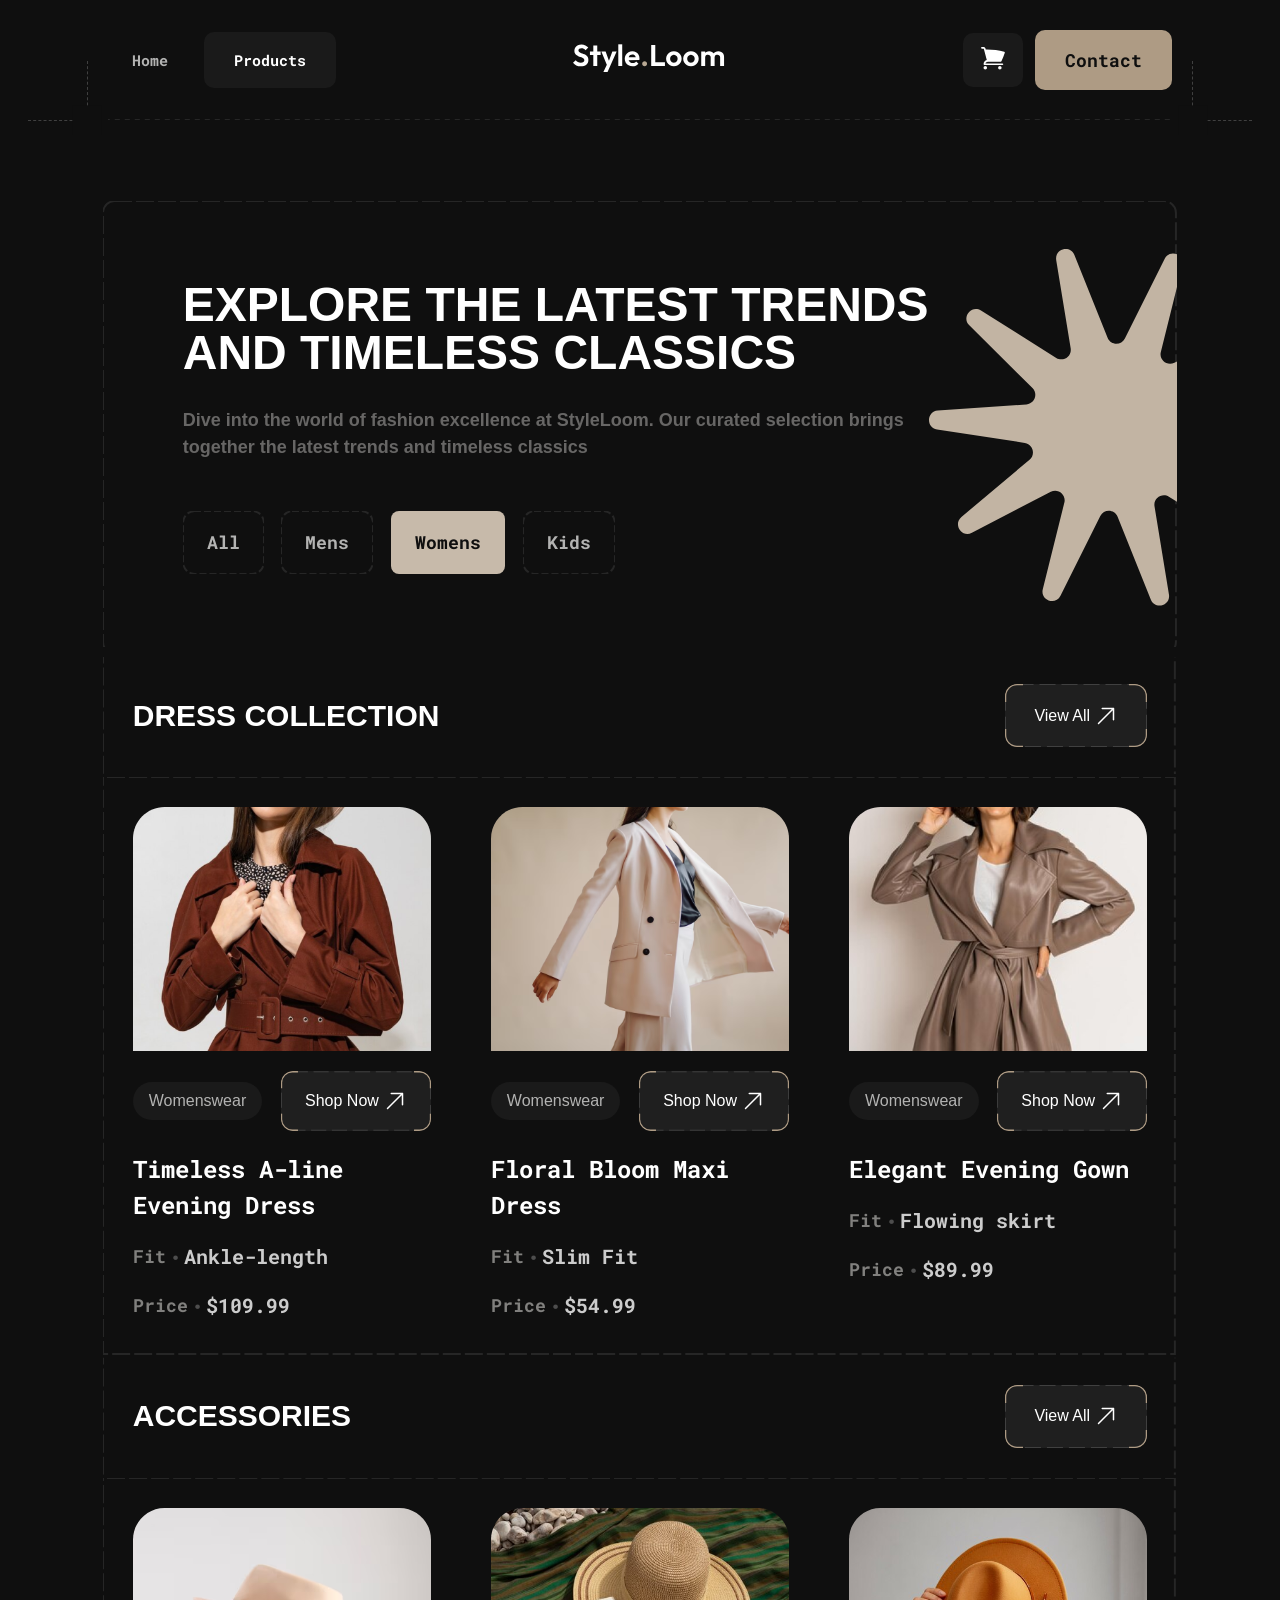
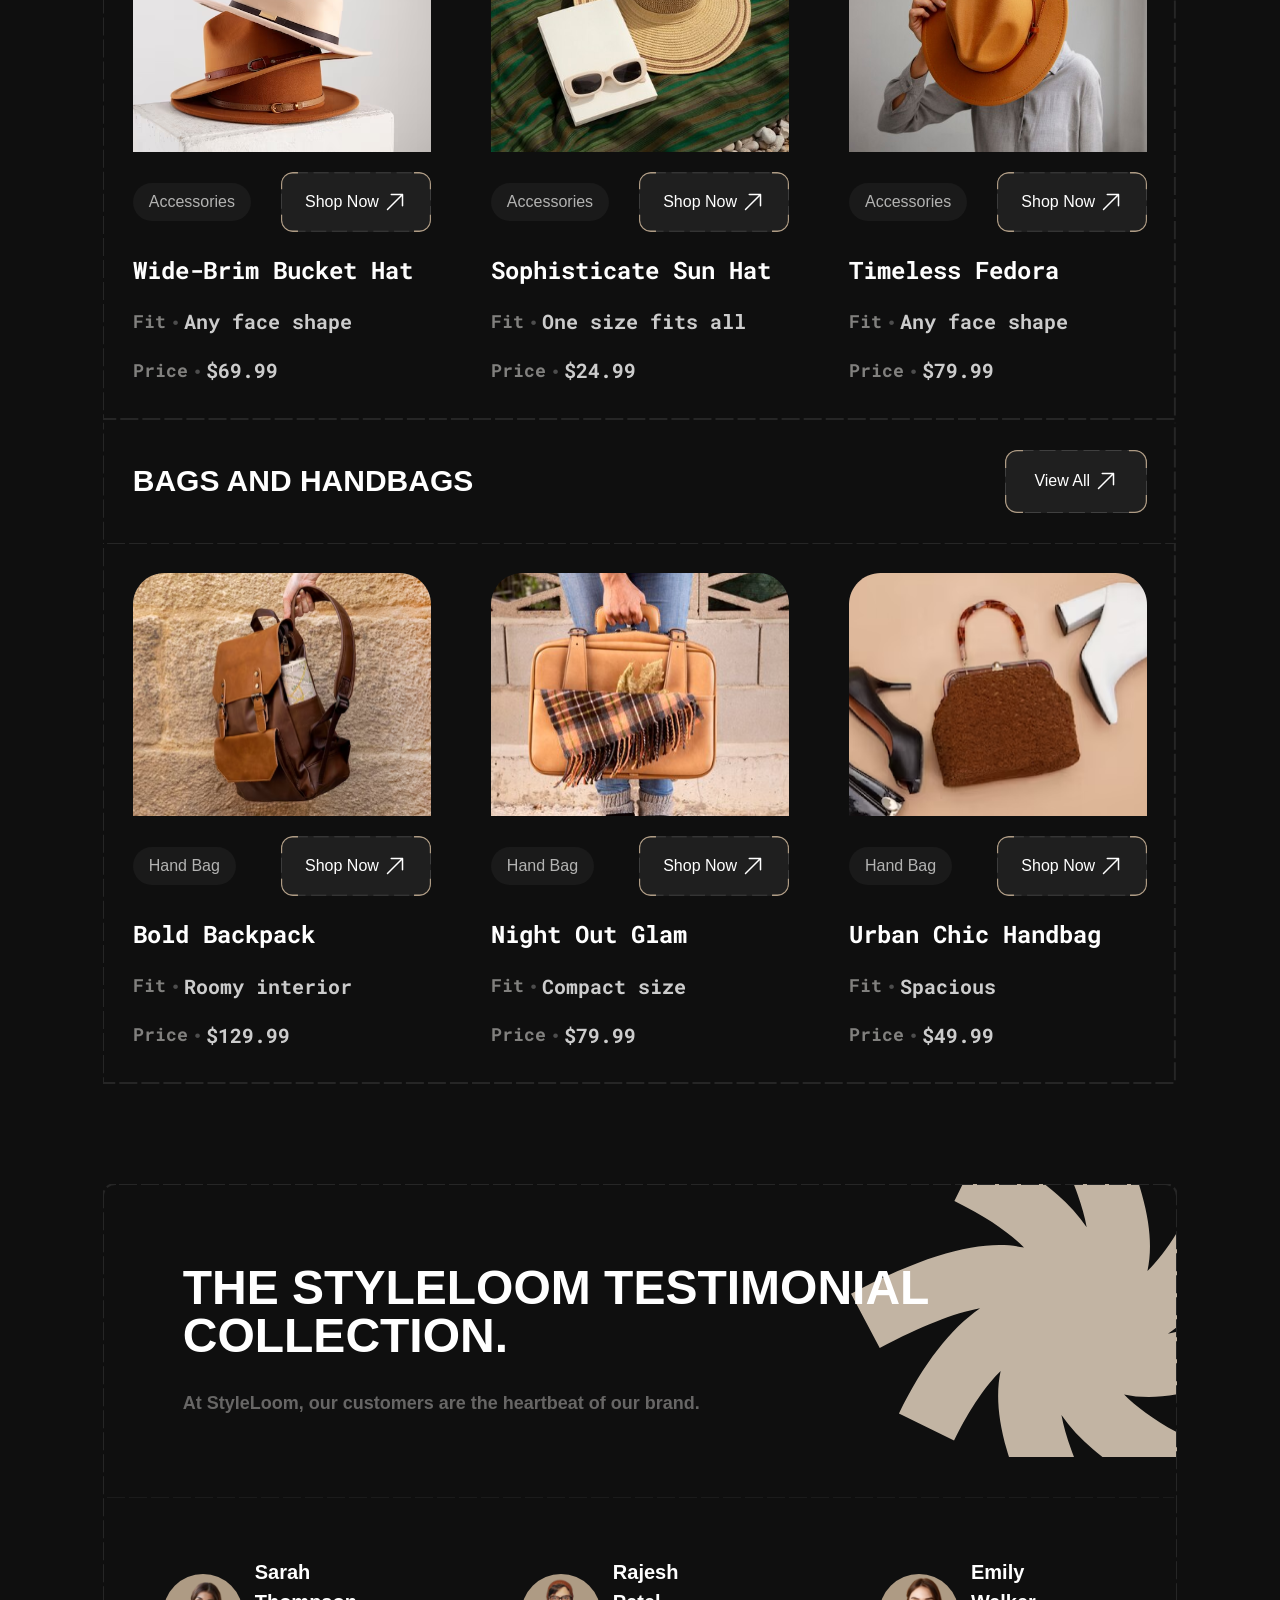
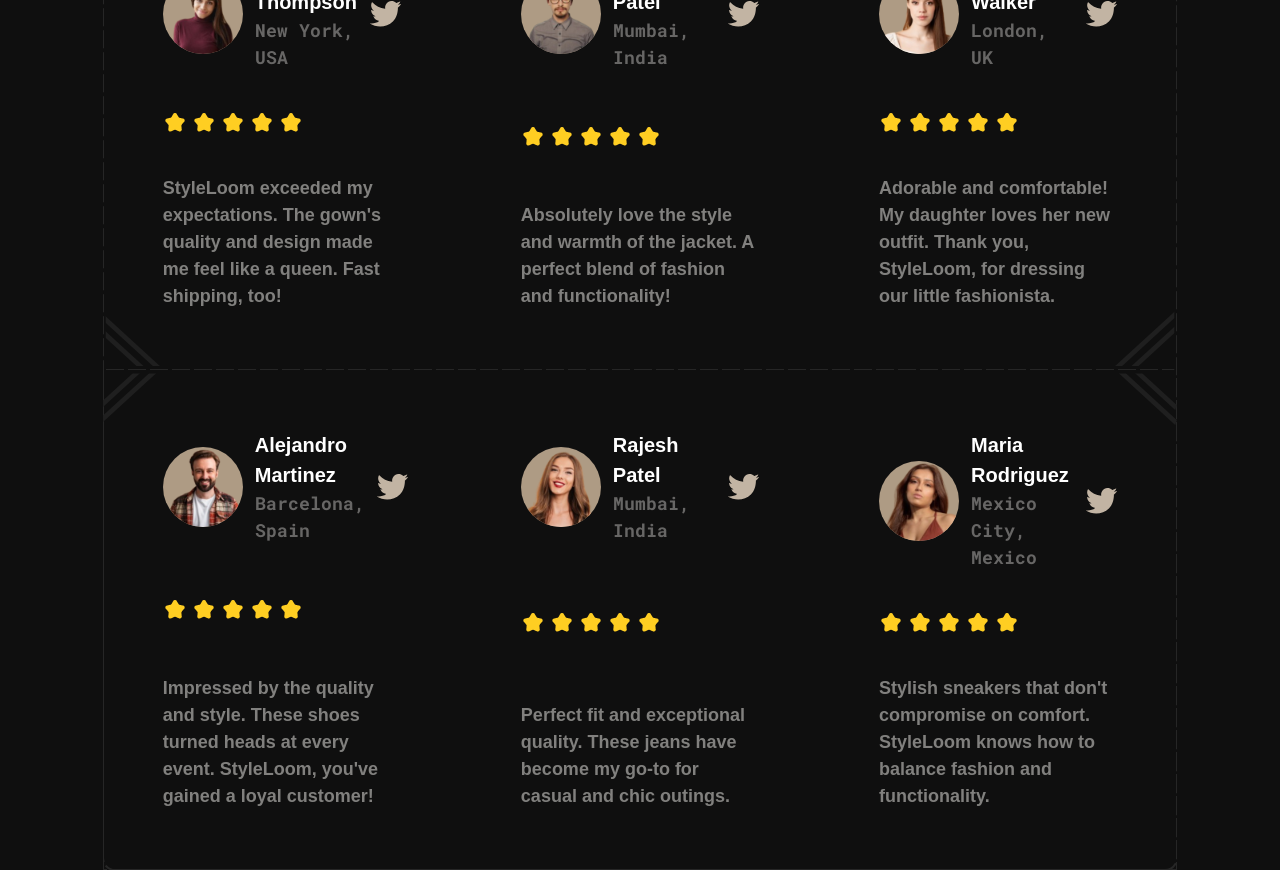
==== Products-Page/index.html @ 761bed65 "Products-Page" ====
<!DOCTYPE html>
<html lang="en">
<head>
    <link rel="preconnect" href="https://fonts.googleapis.com">
    <link rel="preconnect" href="https://fonts.gstatic.com" crossorigin>
    <link href="https://fonts.googleapis.com/css2?family=Be+Vietnam+Pro:ital,wght@0,100;0,200;0,300;0,400;0,500;0,600;0,700;0,800;0,900;1,100;1,200;1,300;1,400;1,500;1,600;1,700;1,800;1,900&family=Roboto+Mono:ital,wght@0,100..700;1,100..700&display=swap"
          rel="stylesheet">
    <meta charset="UTF-8">
    <meta content="width=device-width, initial-scale=1" name="viewport">
    <title>Products Page</title>
    <link rel="stylesheet" href="/Products-Page/Foder-css/style.css">
    <link rel="stylesheet" href="/Products-Page/Foder-css/Header.css">
    <link rel="stylesheet" href="/Products-Page/Foder-css/Banner.css">
    <link rel="stylesheet" href="/Products-Page/Foder-css/Dress-Collection.css">
    <link rel="stylesheet" href="/Products-Page/Foder-css/Action.css">
    <link rel="stylesheet" href="/Products-Page/Foder-css/Action-Mobile.css">
    <link rel="stylesheet" href="/Products-Page/Foder-css/StyleLoom.css">
</head>
<body>
<header>

    <div class="Container-Header-Desktop">
        <div class="header-Top">
            <div class="corner-line left">
                <span class="dot"></span>
            </div>

            <nav class="Category">
                <a href="#" class="btn-home">Home</a>
                <a href="#" class="btn-products">Products</a>
            </nav>

            <div class="Product-Title">
                <a href="#"><img src="/Products-Page/icons/Header/Logo.svg" alt="Logo"></a>
            </div>

            <div class="Contact-Details">
                <a href="#" class="btn-cart">
                    <img src="/Products-Page/icons/Header/Cart.svg" alt="Cart Icon" width="24">
                </a>
                <a href="#" class="btn-contact">Contact</a>
            </div>

            <div class="corner-line right">
                <span class="dot"></span>
            </div>
        </div>
    </div>

    <input type="checkbox" id="Menu-Mobile" hidden>

    <div class="Responsive-Mobile">
        <a href="#"><img src="/Products-Page/icons/Header/Logo.svg" alt="Logo"></a>
        <label for="Menu-Mobile" class="Button-Mobile">
            <img src="/Products-Page/icons/Header/Button-Mobile.svg" alt="Menu">
        </label>
    </div>

    <label for="Menu-Mobile" class="Overlay"></label>

    <div class="Container-List-Menu-Mobile">
        <div class="Mobile-Top">
            <img src="/Products-Page/icons/Header/Logo.svg" alt="Logo" width="100">
            <label for="Menu-Mobile" class="Times">&times;</label>
        </div>
        <nav class="List-Menu-Mobile">
            <a href="#">Home</a>
            <a href="#">Products</a>
            <a href="#" class="mobile-cart-link">
                <img src="/Products-Page/icons/Header/Cart-Mobile.svg" alt="Cart"> <span>Cart</span>
            </a>
            <a href="#">Contact</a>
        </nav>
    </div>
</header>

<main>
    <div class="Banner">
        <div class="Container-Banner">
            <div class="Banner-Title">
                <h1>Explore the Latest Trends and Timeless Classics</h1>
                <p>Dive into the world of fashion excellence at StyleLoom. Our curated selection brings together the
                    latest trends and timeless classics</p>

            </div> <!--End Banner Title-->

            <div class="Banner-Title-Mobile">
                <h1>Explore the Latest Trends and Timeless Classics</h1>
                <p>Dive into the world of fashion excellence at StyleLoom.</p>

            </div> <!--End Banner Title Mobile-->

            <div class="Products--List">
                <a href="#">All</a>
                <a href="#">Mens</a>
                <a href="#">Womens</a>
                <a href="#">Kids</a>
            </div><!--End Products--List-->
        </div><!--End Container Banner-->
        <div class="Banner-Image">
            <img src="icons/Banner/image-Banner.svg" alt="Banner Image">
        </div>
    </div><!--End Banner-->

    <!--    ==========Dress Collection============-->
    <div class="Container-Dress-Collection">
        <div class="Dress-Collection-Title">
            <h2>Dress Collection</h2>
            <a href="#">
                <div class="container">
                    <div>
                        <button class="button button-2">
                            <span>View All</span>
                            <svg
                                    width="24"
                                    height="24"
                                    viewBox="0 0 24 24"
                                    fill="none"
                                    xmlns="http://www.w3.org/2000/svg"
                            >
                                <path
                                        fill-rule="evenodd"
                                        clip-rule="evenodd"
                                        d="M8.25 3.75L19.5 3.75C19.6989 3.75 19.8897 3.82902 20.0303 3.96967C20.171 4.11032 20.25 4.30109 20.25 4.5V15.75C20.25 16.1642 19.9142 16.5 19.5 16.5C19.0858 16.5 18.75 16.1642 18.75 15.75V6.31066L5.03033 20.0303C4.73744 20.3232 4.26256 20.3232 3.96967 20.0303C3.67678 19.7374 3.67678 19.2626 3.96967 18.9697L17.6893 5.25L8.25 5.25C7.83579 5.25 7.5 4.91421 7.5 4.5C7.5 4.08579 7.83579 3.75 8.25 3.75Z"
                                        fill="white"
                                />
                            </svg>
                        </button>
                    </div>
                </div>
            </a>

        </div> <!--End Dress Collection Title-->

        <div class="Dress-Collection-Container-List">

            <div class="Dress-Collection-List">
                <div class="Dress-Collection-List-items">
                    <img src="images/Dress__Collection/Timeless.svg" alt="Dress Collection 1">
                    <div class="Container-Title-Dress-Collection">
                        <div class="Dress-Collection-Type">
                            <p>Womenswear</p>
                            <a href="#">
                                <div class="container">
                                    <div>
                                        <button class="button">
                                            <span>Shop Now</span>
                                            <svg
                                                    width="24"
                                                    height="24"
                                                    viewBox="0 0 24 24"
                                                    fill="none"
                                                    xmlns="http://www.w3.org/2000/svg"
                                            >
                                                <path
                                                        fill-rule="evenodd"
                                                        clip-rule="evenodd"
                                                        d="M8.25 3.75L19.5 3.75C19.6989 3.75 19.8897 3.82902 20.0303 3.96967C20.171 4.11032 20.25 4.30109 20.25 4.5V15.75C20.25 16.1642 19.9142 16.5 19.5 16.5C19.0858 16.5 18.75 16.1642 18.75 15.75V6.31066L5.03033 20.0303C4.73744 20.3232 4.26256 20.3232 3.96967 20.0303C3.67678 19.7374 3.67678 19.2626 3.96967 18.9697L17.6893 5.25L8.25 5.25C7.83579 5.25 7.5 4.91421 7.5 4.5C7.5 4.08579 7.83579 3.75 8.25 3.75Z"
                                                        fill="white"
                                                />
                                            </svg>
                                        </button>
                                    </div>
                                </div>
                            </a>
                        </div> <!--End Dress-Collection-Type-->
                        <div class="Dress-Collection-Type-Title">
                            <p>Timeless A-line Evening Dress</p>
                            <div class="Container-Fit-Price">
                                <div class="Fit">
                                    <span>Fit</span>
                                    <span>·</span>
                                    <span>Ankle-length</span>
                                </div>
                                <div class="Price">
                                    <span>Price</span>
                                    <span>·</span>
                                    <span>$109.99</span>
                                </div>
                            </div>
                        </div>
                    </div>
                </div>
            </div> <!--End Dress Collection List-->

            <!--    =========================Dress-Collection-List 2===============-->

            <div class="Dress-Collection-List">
                <div class="Dress-Collection-List-items">
                    <img src="images/Dress__Collection/Floral%20.svg" alt="Dress Collection 2">
                    <div class="Container-Title-Dress-Collection">
                        <div class="Dress-Collection-Type">
                            <p>Womenswear</p>
                            <a href="#">
                                <div class="container">
                                    <div>
                                        <button class="button">
                                            <span>Shop Now</span>
                                            <svg
                                                    width="24"
                                                    height="24"
                                                    viewBox="0 0 24 24"
                                                    fill="none"
                                                    xmlns="http://www.w3.org/2000/svg"
                                            >
                                                <path
                                                        fill-rule="evenodd"
                                                        clip-rule="evenodd"
                                                        d="M8.25 3.75L19.5 3.75C19.6989 3.75 19.8897 3.82902 20.0303 3.96967C20.171 4.11032 20.25 4.30109 20.25 4.5V15.75C20.25 16.1642 19.9142 16.5 19.5 16.5C19.0858 16.5 18.75 16.1642 18.75 15.75V6.31066L5.03033 20.0303C4.73744 20.3232 4.26256 20.3232 3.96967 20.0303C3.67678 19.7374 3.67678 19.2626 3.96967 18.9697L17.6893 5.25L8.25 5.25C7.83579 5.25 7.5 4.91421 7.5 4.5C7.5 4.08579 7.83579 3.75 8.25 3.75Z"
                                                        fill="white"
                                                />
                                            </svg>
                                        </button>
                                    </div>
                                </div>
                            </a>
                        </div> <!--End Dress-Collection-Type-->
                        <div class="Dress-Collection-Type-Title">
                            <p>Floral Bloom Maxi Dress</p>
                            <div class="Container-Fit-Price">
                                <div class="Fit">
                                    <span>Fit</span>
                                    <span>·</span>
                                    <span>Slim Fit</span>
                                </div>
                                <div class="Price">
                                    <span>Price</span>
                                    <span>·</span>
                                    <span>$54.99</span>
                                </div>
                            </div>
                        </div>
                    </div>
                </div>
            </div> <!--End Dress Collection List-->
            <!--            ==========================Dress-Collection-List 3===============-->
            <div class="Dress-Collection-List">
                <div class="Dress-Collection-List-items">
                    <img src="images/Dress__Collection/Elegant.svg" alt="Dress Collection 3">
                    <div class="Container-Title-Dress-Collection">
                        <div class="Dress-Collection-Type">
                            <p>Womenswear</p>
                            <a href="#">
                                <div class="container">
                                    <div>
                                        <button class="button">
                                            <span>Shop Now</span>
                                            <svg
                                                    width="24"
                                                    height="24"
                                                    viewBox="0 0 24 24"
                                                    fill="none"
                                                    xmlns="http://www.w3.org/2000/svg"
                                            >
                                                <path
                                                        fill-rule="evenodd"
                                                        clip-rule="evenodd"
                                                        d="M8.25 3.75L19.5 3.75C19.6989 3.75 19.8897 3.82902 20.0303 3.96967C20.171 4.11032 20.25 4.30109 20.25 4.5V15.75C20.25 16.1642 19.9142 16.5 19.5 16.5C19.0858 16.5 18.75 16.1642 18.75 15.75V6.31066L5.03033 20.0303C4.73744 20.3232 4.26256 20.3232 3.96967 20.0303C3.67678 19.7374 3.67678 19.2626 3.96967 18.9697L17.6893 5.25L8.25 5.25C7.83579 5.25 7.5 4.91421 7.5 4.5C7.5 4.08579 7.83579 3.75 8.25 3.75Z"
                                                        fill="white"
                                                />
                                            </svg>
                                        </button>
                                    </div>
                                </div>
                            </a>
                        </div> <!--End Dress-Collection-Type-->
                        <div class="Dress-Collection-Type-Title">
                            <p>Elegant Evening Gown</p>
                            <div class="Container-Fit-Price">
                                <div class="Fit">
                                    <span>Fit</span>
                                    <span>·</span>
                                    <span>Flowing skirt</span>
                                </div>
                                <div class="Price">
                                    <span>Price</span>
                                    <span>·</span>
                                    <span>$89.99</span>
                                </div>
                            </div>
                        </div>
                    </div>
                </div>

            </div> <!-- End Dress-Collection-Container-List-->

        </div> <!--End Dress Collection List-->

    </div> <!--End Container Dress Collection-->

    <!--=======ACCERSSORIES==============-->


    <!--    ==========Dress Collection============-->
    <div class="Container-Dress-Collection">
        <div class="Dress-Collection-Title">
            <h2>Accessories</h2>
            <a href="#">
                <div class="container">
                    <div>
                        <button class="button button-2">
                            <span>View All</span>
                            <svg
                                    width="24"
                                    height="24"
                                    viewBox="0 0 24 24"
                                    fill="none"
                                    xmlns="http://www.w3.org/2000/svg"
                            >
                                <path
                                        fill-rule="evenodd"
                                        clip-rule="evenodd"
                                        d="M8.25 3.75L19.5 3.75C19.6989 3.75 19.8897 3.82902 20.0303 3.96967C20.171 4.11032 20.25 4.30109 20.25 4.5V15.75C20.25 16.1642 19.9142 16.5 19.5 16.5C19.0858 16.5 18.75 16.1642 18.75 15.75V6.31066L5.03033 20.0303C4.73744 20.3232 4.26256 20.3232 3.96967 20.0303C3.67678 19.7374 3.67678 19.2626 3.96967 18.9697L17.6893 5.25L8.25 5.25C7.83579 5.25 7.5 4.91421 7.5 4.5C7.5 4.08579 7.83579 3.75 8.25 3.75Z"
                                        fill="white"
                                />
                            </svg>
                        </button>
                    </div>
                </div>
            </a>

        </div> <!--End Dress Collection Title-->

        <div class="Dress-Collection-Container-List">

            <div class="Dress-Collection-List">
                <div class="Dress-Collection-List-items">
                    <img src="images/Dress__Collection/Accessories/Wide.svg" alt="Dress Collection 1">
                    <div class="Container-Title-Dress-Collection">
                        <div class="Dress-Collection-Type">
                            <p>Accessories</p>
                            <a href="#">
                                <div class="container">
                                    <div>
                                        <button class="button">
                                            <span>Shop Now</span>
                                            <svg
                                                    width="24"
                                                    height="24"
                                                    viewBox="0 0 24 24"
                                                    fill="none"
                                                    xmlns="http://www.w3.org/2000/svg"
                                            >
                                                <path
                                                        fill-rule="evenodd"
                                                        clip-rule="evenodd"
                                                        d="M8.25 3.75L19.5 3.75C19.6989 3.75 19.8897 3.82902 20.0303 3.96967C20.171 4.11032 20.25 4.30109 20.25 4.5V15.75C20.25 16.1642 19.9142 16.5 19.5 16.5C19.0858 16.5 18.75 16.1642 18.75 15.75V6.31066L5.03033 20.0303C4.73744 20.3232 4.26256 20.3232 3.96967 20.0303C3.67678 19.7374 3.67678 19.2626 3.96967 18.9697L17.6893 5.25L8.25 5.25C7.83579 5.25 7.5 4.91421 7.5 4.5C7.5 4.08579 7.83579 3.75 8.25 3.75Z"
                                                        fill="white"
                                                />
                                            </svg>
                                        </button>
                                    </div>
                                </div>
                            </a>
                        </div> <!--End Dress-Collection-Type-->
                        <div class="Dress-Collection-Type-Title">
                            <p>Wide-Brim Bucket Hat</p>
                            <div class="Container-Fit-Price">
                                <div class="Fit">
                                    <span>Fit</span>
                                    <span>·</span>
                                    <span>Any face shape</span>
                                </div>
                                <div class="Price">
                                    <span>Price</span>
                                    <span>·</span>
                                    <span>$69.99</span>
                                </div>
                            </div>
                        </div>
                    </div>
                </div>
            </div> <!--End Dress Collection List-->

            <!--    =========================Dress-Collection-List 2===============-->

            <div class="Dress-Collection-List">
                <div class="Dress-Collection-List-items">
                    <img src="images/Dress__Collection/Accessories/Sophisticate.svg" alt="Dress Collection 2">
                    <div class="Container-Title-Dress-Collection">
                        <div class="Dress-Collection-Type">
                            <p>Accessories</p>
                            <a href="#">
                                <div class="container">
                                    <div>
                                        <button class="button">
                                            <span>Shop Now</span>
                                            <svg
                                                    width="24"
                                                    height="24"
                                                    viewBox="0 0 24 24"
                                                    fill="none"
                                                    xmlns="http://www.w3.org/2000/svg"
                                            >
                                                <path
                                                        fill-rule="evenodd"
                                                        clip-rule="evenodd"
                                                        d="M8.25 3.75L19.5 3.75C19.6989 3.75 19.8897 3.82902 20.0303 3.96967C20.171 4.11032 20.25 4.30109 20.25 4.5V15.75C20.25 16.1642 19.9142 16.5 19.5 16.5C19.0858 16.5 18.75 16.1642 18.75 15.75V6.31066L5.03033 20.0303C4.73744 20.3232 4.26256 20.3232 3.96967 20.0303C3.67678 19.7374 3.67678 19.2626 3.96967 18.9697L17.6893 5.25L8.25 5.25C7.83579 5.25 7.5 4.91421 7.5 4.5C7.5 4.08579 7.83579 3.75 8.25 3.75Z"
                                                        fill="white"
                                                />
                                            </svg>
                                        </button>
                                    </div>
                                </div>
                            </a>
                        </div> <!--End Dress-Collection-Type-->
                        <div class="Dress-Collection-Type-Title">
                            <p>Sophisticate Sun Hat</p>
                            <div class="Container-Fit-Price">
                                <div class="Fit">
                                    <span>Fit</span>
                                    <span>·</span>
                                    <span>One size fits all</span>
                                </div>
                                <div class="Price">
                                    <span>Price</span>
                                    <span>·</span>
                                    <span>$24.99</span>
                                </div>
                            </div>
                        </div>
                    </div>
                </div>
            </div> <!--End Dress Collection List-->
            <!--            ==========================Dress-Collection-List 3===============-->
            <div class="Dress-Collection-List">
                <div class="Dress-Collection-List-items">
                    <img src="images/Dress__Collection/Accessories/TimeLess.svg" alt="Dress Collection 3">
                    <div class="Container-Title-Dress-Collection">
                        <div class="Dress-Collection-Type">
                            <p>Accessories</p>
                            <a href="#">
                                <div class="container">
                                    <div>
                                        <button class="button">
                                            <span>Shop Now</span>
                                            <svg
                                                    width="24"
                                                    height="24"
                                                    viewBox="0 0 24 24"
                                                    fill="none"
                                                    xmlns="http://www.w3.org/2000/svg"
                                            >
                                                <path
                                                        fill-rule="evenodd"
                                                        clip-rule="evenodd"
                                                        d="M8.25 3.75L19.5 3.75C19.6989 3.75 19.8897 3.82902 20.0303 3.96967C20.171 4.11032 20.25 4.30109 20.25 4.5V15.75C20.25 16.1642 19.9142 16.5 19.5 16.5C19.0858 16.5 18.75 16.1642 18.75 15.75V6.31066L5.03033 20.0303C4.73744 20.3232 4.26256 20.3232 3.96967 20.0303C3.67678 19.7374 3.67678 19.2626 3.96967 18.9697L17.6893 5.25L8.25 5.25C7.83579 5.25 7.5 4.91421 7.5 4.5C7.5 4.08579 7.83579 3.75 8.25 3.75Z"
                                                        fill="white"
                                                />
                                            </svg>
                                        </button>
                                    </div>
                                </div>
                            </a>
                        </div> <!--End Dress-Collection-Type-->
                        <div class="Dress-Collection-Type-Title">
                            <p>Timeless Fedora</p>
                            <div class="Container-Fit-Price">
                                <div class="Fit">
                                    <span>Fit</span>
                                    <span>·</span>
                                    <span>Any face shape</span>
                                </div>
                                <div class="Price">
                                    <span>Price</span>
                                    <span>·</span>
                                    <span>$79.99</span>
                                </div>
                            </div>
                        </div>
                    </div>
                </div>

            </div> <!-- End Dress-Collection-Container-List-->

        </div> <!--End Dress Collection List-->

    </div> <!--End Container Dress Collection-->

    <!--    =========================Bags and HandBags===========================-->

    <div class="Container-Dress-Collection">
        <div class="Dress-Collection-Title">
            <h2>Bags and HandBags</h2>
            <a href="#">
                <div class="container">
                    <div>
                        <button class="button button-2">
                            <span>View All</span>
                            <svg
                                    width="24"
                                    height="24"
                                    viewBox="0 0 24 24"
                                    fill="none"
                                    xmlns="http://www.w3.org/2000/svg"
                            >
                                <path
                                        fill-rule="evenodd"
                                        clip-rule="evenodd"
                                        d="M8.25 3.75L19.5 3.75C19.6989 3.75 19.8897 3.82902 20.0303 3.96967C20.171 4.11032 20.25 4.30109 20.25 4.5V15.75C20.25 16.1642 19.9142 16.5 19.5 16.5C19.0858 16.5 18.75 16.1642 18.75 15.75V6.31066L5.03033 20.0303C4.73744 20.3232 4.26256 20.3232 3.96967 20.0303C3.67678 19.7374 3.67678 19.2626 3.96967 18.9697L17.6893 5.25L8.25 5.25C7.83579 5.25 7.5 4.91421 7.5 4.5C7.5 4.08579 7.83579 3.75 8.25 3.75Z"
                                        fill="white"
                                />
                            </svg>
                        </button>
                    </div>
                </div>
            </a>

        </div> <!--End Dress Collection Title-->

        <div class="Dress-Collection-Container-List">

            <div class="Dress-Collection-List">
                <div class="Dress-Collection-List-items">
                    <img src="images/Dress__Collection/Bags-and-HandBags/Bold.svg" alt="Dress Collection 1">
                    <div class="Container-Title-Dress-Collection">
                        <div class="Dress-Collection-Type">
                            <p>Hand Bag</p>
                            <a href="#">
                                <div class="container">
                                    <div>
                                        <button class="button">
                                            <span>Shop Now</span>
                                            <svg
                                                    width="24"
                                                    height="24"
                                                    viewBox="0 0 24 24"
                                                    fill="none"
                                                    xmlns="http://www.w3.org/2000/svg"
                                            >
                                                <path
                                                        fill-rule="evenodd"
                                                        clip-rule="evenodd"
                                                        d="M8.25 3.75L19.5 3.75C19.6989 3.75 19.8897 3.82902 20.0303 3.96967C20.171 4.11032 20.25 4.30109 20.25 4.5V15.75C20.25 16.1642 19.9142 16.5 19.5 16.5C19.0858 16.5 18.75 16.1642 18.75 15.75V6.31066L5.03033 20.0303C4.73744 20.3232 4.26256 20.3232 3.96967 20.0303C3.67678 19.7374 3.67678 19.2626 3.96967 18.9697L17.6893 5.25L8.25 5.25C7.83579 5.25 7.5 4.91421 7.5 4.5C7.5 4.08579 7.83579 3.75 8.25 3.75Z"
                                                        fill="white"
                                                />
                                            </svg>
                                        </button>
                                    </div>
                                </div>
                            </a>
                        </div> <!--End Dress-Collection-Type-->
                        <div class="Dress-Collection-Type-Title">
                            <p>Bold Backpack</p>
                            <div class="Container-Fit-Price">
                                <div class="Fit">
                                    <span>Fit</span>
                                    <span>·</span>
                                    <span>Roomy interior</span>
                                </div>
                                <div class="Price">
                                    <span>Price</span>
                                    <span>·</span>
                                    <span>$129.99</span>
                                </div>
                            </div>
                        </div>
                    </div>
                </div>
            </div> <!--End Dress Collection List-->

            <!--    =========================Dress-Collection-List 2===============-->

            <div class="Dress-Collection-List">
                <div class="Dress-Collection-List-items">
                    <img src="images/Dress__Collection/Bags-and-HandBags/Night.svg" alt="Dress Collection 2">
                    <div class="Container-Title-Dress-Collection">
                        <div class="Dress-Collection-Type">
                            <p>Hand Bag</p>
                            <a href="#">
                                <div class="container">
                                    <div>
                                        <button class="button">
                                            <span>Shop Now</span>
                                            <svg
                                                    width="24"
                                                    height="24"
                                                    viewBox="0 0 24 24"
                                                    fill="none"
                                                    xmlns="http://www.w3.org/2000/svg"
                                            >
                                                <path
                                                        fill-rule="evenodd"
                                                        clip-rule="evenodd"
                                                        d="M8.25 3.75L19.5 3.75C19.6989 3.75 19.8897 3.82902 20.0303 3.96967C20.171 4.11032 20.25 4.30109 20.25 4.5V15.75C20.25 16.1642 19.9142 16.5 19.5 16.5C19.0858 16.5 18.75 16.1642 18.75 15.75V6.31066L5.03033 20.0303C4.73744 20.3232 4.26256 20.3232 3.96967 20.0303C3.67678 19.7374 3.67678 19.2626 3.96967 18.9697L17.6893 5.25L8.25 5.25C7.83579 5.25 7.5 4.91421 7.5 4.5C7.5 4.08579 7.83579 3.75 8.25 3.75Z"
                                                        fill="white"
                                                />
                                            </svg>
                                        </button>
                                    </div>
                                </div>
                            </a>
                        </div> <!--End Dress-Collection-Type-->
                        <div class="Dress-Collection-Type-Title">
                            <p>Night Out Glam</p>
                            <div class="Container-Fit-Price">
                                <div class="Fit">
                                    <span>Fit</span>
                                    <span>·</span>
                                    <span>Compact size</span>
                                </div>
                                <div class="Price">
                                    <span>Price</span>
                                    <span>·</span>
                                    <span>$79.99</span>
                                </div>
                            </div>
                        </div>
                    </div>
                </div>
            </div> <!--End Dress Collection List-->
            <!--            ==========================Dress-Collection-List 3===============-->
            <div class="Dress-Collection-List">
                <div class="Dress-Collection-List-items">
                    <img src="images/Dress__Collection/Bags-and-HandBags/Urban.svg" alt="Dress Collection 3">
                    <div class="Container-Title-Dress-Collection">
                        <div class="Dress-Collection-Type">
                            <p>Hand Bag</p>
                            <a href="#">
                                <div class="container">
                                    <div>
                                        <button class="button">
                                            <span>Shop Now</span>
                                            <svg
                                                    width="24"
                                                    height="24"
                                                    viewBox="0 0 24 24"
                                                    fill="none"
                                                    xmlns="http://www.w3.org/2000/svg"
                                            >
                                                <path
                                                        fill-rule="evenodd"
                                                        clip-rule="evenodd"
                                                        d="M8.25 3.75L19.5 3.75C19.6989 3.75 19.8897 3.82902 20.0303 3.96967C20.171 4.11032 20.25 4.30109 20.25 4.5V15.75C20.25 16.1642 19.9142 16.5 19.5 16.5C19.0858 16.5 18.75 16.1642 18.75 15.75V6.31066L5.03033 20.0303C4.73744 20.3232 4.26256 20.3232 3.96967 20.0303C3.67678 19.7374 3.67678 19.2626 3.96967 18.9697L17.6893 5.25L8.25 5.25C7.83579 5.25 7.5 4.91421 7.5 4.5C7.5 4.08579 7.83579 3.75 8.25 3.75Z"
                                                        fill="white"
                                                />
                                            </svg>
                                        </button>
                                    </div>
                                </div>
                            </a>
                        </div> <!--End Dress-Collection-Type-->
                        <div class="Dress-Collection-Type-Title">
                            <p>Urban Chic Handbag</p>
                            <div class="Container-Fit-Price">
                                <div class="Fit">
                                    <span>Fit</span>
                                    <span>·</span>
                                    <span>Spacious</span>
                                </div>
                                <div class="Price">
                                    <span>Price</span>
                                    <span>·</span>
                                    <span>$49.99</span>
                                </div>
                            </div>
                        </div>
                    </div>
                </div>

            </div> <!-- End Dress-Collection-Container-List-->

        </div> <!--End Dress Collection List-->

    </div> <!--End Container Dress Collection-->

    <div class="Dress-Collection-Mobile-Container">
        <div class="Dress-Collection-Mobile">
            <div class="Dress-Collection-Mobile-Title">
                <h2>Dresses Collection</h2>
            </div><!--End Dress-Collection-Mobile-Title-->

            <div class="Dress-Collection-Mobile-List">
                <div class="Dress-Collection-Mobile-img">
                    <img src="images/Dress__Collection/Mobile/Timeless-Mobile.svg" alt="Dress Collection 1">
                </div>

                <div class="Dress-Collection-Mobile-Sub">
                    <span>Womenswear</span>
                    <p>Timeless A-line Evening Dress</p>
                    <div class="Container-Fit-Price-Mobile">
                        <div class="Fit-mobile">
                            <span>Fit</span>
                            <span>·</span>
                            <span>Ankle-length</span>
                        </div>
                        <div class="Price-mobile">
                            <span>Price</span>
                            <span>·</span>
                            <span>$109.99</span>
                        </div>
                    </div>
                    <a href="#">
                        <div class="container-mobile">
                            <div>
                                <button class="button-mobile">
                                    <span>Shop Now</span>
                                    <svg
                                            width="24"
                                            height="24"
                                            viewBox="0 0 24 24"
                                            fill="none"
                                            xmlns="http://www.w3.org/2000/svg"
                                    >
                                        <path
                                                fill-rule="evenodd"
                                                clip-rule="evenodd"
                                                d="M8.25 3.75L19.5 3.75C19.6989 3.75 19.8897 3.82902 20.0303 3.96967C20.171 4.11032 20.25 4.30109 20.25 4.5V15.75C20.25 16.1642 19.9142 16.5 19.5 16.5C19.0858 16.5 18.75 16.1642 18.75 15.75V6.31066L5.03033 20.0303C4.73744 20.3232 4.26256 20.3232 3.96967 20.0303C3.67678 19.7374 3.67678 19.2626 3.96967 18.9697L17.6893 5.25L8.25 5.25C7.83579 5.25 7.5 4.91421 7.5 4.5C7.5 4.08579 7.83579 3.75 8.25 3.75Z"
                                                fill="white"
                                        />
                                    </svg>
                                </button>
                            </div>
                        </div>
                    </a>

                </div> <!-- End Dress-Collection-Mobile-Sub-->


            </div> <!--End Dress-Collection-Mobile-List-->
            <a href="#" class="Container-Fit-Price-Mobile-Bottom">
                <span>View All</span>
                <img src="icons/Dress-Collection/Arrow-Drop.svg" alt="Arrow Drop">
            </a>


        </div> <!--End Dress-Collection-Mobile-->


        <div class="Dress-Collection-Mobile">
            <div class="Dress-Collection-Mobile-Title">
                <h2>Accessories</h2>
            </div><!--End Dress-Collection-Mobile-Title-->

            <div class="Dress-Collection-Mobile-List">
                <div class="Dress-Collection-Mobile-img">
                    <img src="images/Dress__Collection/Mobile/Fedora.svg" alt="Dress Collection 1">
                </div>

                <div class="Dress-Collection-Mobile-Sub">
                    <span>Accessories</span>
                    <p>Timeless Fedora</p>
                    <div class="Container-Fit-Price-Mobile">
                        <div class="Fit-mobile">
                            <span>Fit</span>
                            <span>·</span>
                            <span>Any face shape</span>
                        </div>
                        <div class="Price-mobile">
                            <span>Price</span>
                            <span>·</span>
                            <span>$79.99</span>
                        </div>
                    </div>
                    <a href="#">
                        <div class="container-mobile">
                            <div>
                                <button class="button-mobile">
                                    <span>Shop Now</span>
                                    <svg
                                            width="24"
                                            height="24"
                                            viewBox="0 0 24 24"
                                            fill="none"
                                            xmlns="http://www.w3.org/2000/svg"
                                    >
                                        <path
                                                fill-rule="evenodd"
                                                clip-rule="evenodd"
                                                d="M8.25 3.75L19.5 3.75C19.6989 3.75 19.8897 3.82902 20.0303 3.96967C20.171 4.11032 20.25 4.30109 20.25 4.5V15.75C20.25 16.1642 19.9142 16.5 19.5 16.5C19.0858 16.5 18.75 16.1642 18.75 15.75V6.31066L5.03033 20.0303C4.73744 20.3232 4.26256 20.3232 3.96967 20.0303C3.67678 19.7374 3.67678 19.2626 3.96967 18.9697L17.6893 5.25L8.25 5.25C7.83579 5.25 7.5 4.91421 7.5 4.5C7.5 4.08579 7.83579 3.75 8.25 3.75Z"
                                                fill="white"
                                        />
                                    </svg>
                                </button>
                            </div>
                        </div>
                    </a>

                </div> <!-- End Dress-Collection-Mobile-Sub-->


            </div> <!--End Dress-Collection-Mobile-List-->
            <a href="#" class="Container-Fit-Price-Mobile-Bottom">
                <span>View All</span>
                <img src="icons/Dress-Collection/Arrow-Drop.svg" alt="Arrow Drop">
            </a>


        </div> <!--End Dress-Collection-Mobile-->


        <div class="Dress-Collection-Mobile">
            <div class="Dress-Collection-Mobile-Title">
                <h2>Bags and HandBags</h2>
            </div><!--End Dress-Collection-Mobile-Title-->

            <div class="Dress-Collection-Mobile-List">
                <div class="Dress-Collection-Mobile-img">
                    <img src="images/Dress__Collection/Mobile/Bold.svg" alt="Dress Collection 1">
                </div>

                <div class="Dress-Collection-Mobile-Sub">
                    <span>Hand Bag</span>
                    <p>Bold Backpack</p>
                    <div class="Container-Fit-Price-Mobile">
                        <div class="Fit-mobile">
                            <span>Fit</span>
                            <span>·</span>
                            <span>Roomy interior</span>
                        </div>
                        <div class="Price-mobile">
                            <span>Price</span>
                            <span>·</span>
                            <span>$129.99</span>
                        </div>
                    </div>
                    <a href="#">
                        <div class="container-mobile">
                            <div>
                                <button class="button-mobile">
                                    <span>Shop Now</span>
                                    <svg
                                            width="24"
                                            height="24"
                                            viewBox="0 0 24 24"
                                            fill="none"
                                            xmlns="http://www.w3.org/2000/svg"
                                    >
                                        <path
                                                fill-rule="evenodd"
                                                clip-rule="evenodd"
                                                d="M8.25 3.75L19.5 3.75C19.6989 3.75 19.8897 3.82902 20.0303 3.96967C20.171 4.11032 20.25 4.30109 20.25 4.5V15.75C20.25 16.1642 19.9142 16.5 19.5 16.5C19.0858 16.5 18.75 16.1642 18.75 15.75V6.31066L5.03033 20.0303C4.73744 20.3232 4.26256 20.3232 3.96967 20.0303C3.67678 19.7374 3.67678 19.2626 3.96967 18.9697L17.6893 5.25L8.25 5.25C7.83579 5.25 7.5 4.91421 7.5 4.5C7.5 4.08579 7.83579 3.75 8.25 3.75Z"
                                                fill="white"
                                        />
                                    </svg>
                                </button>
                            </div>
                        </div>
                    </a>

                </div> <!-- End Dress-Collection-Mobile-Sub-->


            </div> <!--End Dress-Collection-Mobile-List-->
            <a href="#" class="Container-Fit-Price-Mobile-Bottom">
                <span>View All</span>
                <img src="icons/Dress-Collection/Arrow-Drop.svg" alt="Arrow Drop">
            </a>


        </div> <!--End Dress-Collection-Mobile-->

    </div> <!--End Dress-Collection-Mobile-Container-->

    <!--============================================StyleLoom=========================================-->


    <div class="Container-StyleLoom">
        <div class="StyleLoom">
            <div class="StyleLoom-Title">
                <h2>The StyleLoom Testimonial Collection.</h2>
                <p>At StyleLoom, our customers are the heartbeat of our brand.</p>
            </div> <!--End StyleLoom-->
            <img src="images/StyleLoom/Banner-StyleLooom.svg" alt="StyleLoom">
            <img src="images/StyleLoom/Abstract-Design.png" alt="Rectangle 1">
        </div> <!--End StyleLoom-->
        <div class="StyleLomm-Container-List">
            <div class="StyleLoom-Container-List-One">
                <div class="StyleLoom-Container-List-items">
                    <div class="Customer">
                        <div class="information-Customer">
                            <img src="images/StyleLoom/Avatar-Customer/Sarah.svg" alt="Customer 1">
                            <div class="Location">
                                <p>Sarah Thompson</p>
                                <p>New York, USA</p>
                            </div> <!--End Location-->
                        </div>
                        <img src="images/StyleLoom/Elements.svg" alt="Quote">
                    </div> <!--End Customer-->

                    <img src="images/StyleLoom/Start.png" alt="Start">

                    <div class="Text-Customer">
                        <p>StyleLoom exceeded my expectations. The gown's quality and design made me feel like a queen.
                            Fast shipping, too!</p>
                    </div><!--End Text-Customer-->


                </div> <!--End StyleLomm-Container-List-items-->

                <div class="StyleLoom-Container-List-items">
                    <div class="Customer">
                        <div class="information-Customer">
                            <img src="images/StyleLoom/Avatar-Customer/Rajesh-Patel.svg" alt="Customer 1">
                            <div class="Location">
                                <p>Rajesh Patel</p>
                                <p>Mumbai, India</p>
                            </div> <!--End Location-->
                        </div>
                        <img src="images/StyleLoom/Elements.svg" alt="Quote">
                    </div> <!--End Customer-->

                    <img src="images/StyleLoom/Start.png" alt="Start">

                    <div class="Text-Customer">
                        <p>Absolutely love the style and warmth of the jacket. A perfect blend of fashion and functionality!</p>
                    </div><!--End Text-Customer-->


                </div> <!--End StyleLomm-Container-List-items-->


                <div class="StyleLoom-Container-List-items">
                    <div class="Customer">
                        <div class="information-Customer">
                            <img src="images/StyleLoom/Avatar-Customer/Emily-Walker.svg" alt="Customer 1">
                            <div class="Location">
                                <p>Emily Walker</p>
                                <p>London, UK</p>
                            </div> <!--End Location-->
                        </div>
                        <img src="images/StyleLoom/Elements.svg" alt="Quote">
                    </div> <!--End Customer-->

                    <img src="images/StyleLoom/Start.png" alt="Start">

                    <div class="Text-Customer">
                        <p>Adorable and comfortable! My daughter loves her new outfit. Thank you, StyleLoom, for dressing our little fashionista.</p>
                    </div><!--End Text-Customer-->


                </div> <!--End StyleLomm-Container-List-items-->

                <div id="Decor-One">
                    <img src="images/StyleLoom/Decor/Design-1.svg" alt="Decor">
                </div>

                <div id="Decor-Three">
                    <img src="images/StyleLoom/Decor/Design-3.svg" alt="Decor">
                </div>

            </div> <!-- End StyleLoom-Container-List-One-->

<!--=======================================StyleLoom-Container-List-Two================================-->


            <div class="StyleLoom-Container-List-Two">
                <div class="StyleLoom-Container-List-items">
                    <div class="Customer">
                        <div class="information-Customer">
                            <img src="images/StyleLoom/Avatar-Customer/Alejandro-Martinez.svg" alt="Customer 1">
                            <div class="Location">
                                <p>Alejandro Martinez</p>
                                <p>Barcelona, Spain</p>
                            </div> <!--End Location-->
                        </div>
                        <img src="images/StyleLoom/Elements.svg" alt="Quote">
                    </div> <!--End Customer-->

                    <img src="images/StyleLoom/Start.png" alt="Start">

                    <div class="Text-Customer">
                        <p>Impressed by the quality and style. These shoes turned heads at every event. StyleLoom, you've gained a loyal customer!</p>
                    </div><!--End Text-Customer-->


                </div> <!--End StyleLomm-Container-List-items-->

                <div class="StyleLoom-Container-List-items">
                    <div class="Customer">
                        <div class="information-Customer">
                            <img src="images/StyleLoom/Avatar-Customer/Priya-Sharma.svg" alt="Customer 1">
                            <div class="Location">
                                <p>Rajesh Patel</p>
                                <p>Mumbai, India</p>
                            </div> <!--End Location-->
                        </div>
                        <img src="images/StyleLoom/Elements.svg" alt="Quote">
                    </div> <!--End Customer-->

                    <img src="images/StyleLoom/Start.png" alt="Start">

                    <div class="Text-Customer">
                        <p>Perfect fit and exceptional quality. These jeans have become my go-to for casual and chic outings.</p>
                    </div><!--End Text-Customer-->


                </div> <!--End StyleLomm-Container-List-items-->


                <div class="StyleLoom-Container-List-items">
                    <div class="Customer">
                        <div class="information-Customer">
                            <img src="images/StyleLoom/Avatar-Customer/Maria-Rodriguez.svg" alt="Customer 1">
                            <div class="Location">
                                <p>Maria Rodriguez</p>
                                <p>Mexico City, Mexico</p>
                            </div> <!--End Location-->
                        </div>
                        <img src="images/StyleLoom/Elements.svg" alt="Quote">
                    </div> <!--End Customer-->

                    <img src="images/StyleLoom/Start.png" alt="Start">

                    <div class="Text-Customer">
                        <p>Stylish sneakers that don't compromise on comfort. StyleLoom knows how to balance fashion and functionality.</p>
                    </div><!--End Text-Customer-->


                </div> <!--End StyleLomm-Container-List-items-->

                <div id="Decor-Two">
                    <img src="images/StyleLoom/Decor/Design-2.svg" alt="Decor">
                </div>

                <div id="Decor-Four">
                    <img src="images/StyleLoom/Decor/Design-4.svg" alt="Decor">
                </div>

            </div> <!-- End StyleLoom-Container-List-Two-->


        </div> <!-- StyleLoom-Container-List-->

    </div> <!--End Container StyleLoom-->


</main>
</body>
</html>
---- Products-Page/Foder-css/style.css ----
*{
    padding: 0;
    box-sizing: border-box;
    font-family: 'Roboto', sans-serif;
    text-decoration: none;

    color: white;
    margin: 0;
    flex-shrink: 1;
}
body{
    margin-top: 101px;
    Background-color: #0F0F0F;
    position: relative;
}

main{
    width: 83.95%;
    margin: 0 auto;
    position: relative;
    top: 100px;
}

/*--------------------------Tablet--------------------------*/
@media screen and (max-width: 992px){
    *{
        padding: 0;
        box-sizing: border-box;
        font-family: 'Roboto', sans-serif;
        text-decoration: none;

        color: white;
        margin: 0;
        border: 0;
        flex-shrink: 1;
    }
    html body{
        padding-top: 0;
        Background-color: #0F0F0F;
    }
    main{
        margin: 0 auto;
        position: relative;
        top: 80px;
    }

}

@media screen and (max-width: 768px){
    *{
        padding: 0;
        box-sizing: border-box;
        font-family: 'Roboto', sans-serif;
        text-decoration: none;

        color: white;
        margin: 0;
        border: 0;
        flex-shrink: 1;
    }
    body{
        Background-color: #0F0F0F;
        margin-top: 10%;
    }
    main{

        margin: 0 auto;
        width: 100%;
    }

}
---- Products-Page/Foder-css/Header.css ----
header {
    position: fixed;
    width: 100%;
    top: 0;
    z-index: 999;
    background-color: #0F0F0F;
}

.Container-Header-Desktop {
    width: 100%;
    padding: 0 20px;
}

.header-Top {
    display: flex;
    justify-content: space-between;
    align-items: center;
    width: 85.77%;
    margin: 0 auto;
    background-image: linear-gradient(to right, #262626 50%, rgba(255, 255, 255, 0) 0%);
    background-position: bottom;
    /* 10px = 5px nét gạch + 5px khoảng trắng */
    background-size: 10px 1px;
    background-repeat: repeat-x;

    border: none;
    border-radius: 0;
    position: relative;
    padding: 30px 0;
}


.corner-line {
    position: absolute;
    bottom: -1px;
    width: 60px;
    height: 60px;
    border-bottom: 1px dashed #404040;
}

.corner-line.left {
    left: calc(-50px - 30px);
    border-right: 1px dashed #404040;
}

.corner-line.right {
    right: calc(-50px - 30px);
    border-left: 1px dashed #404040;
}

.dot {
    position: absolute;
    width: 50%;
    height: 50%;
    background-color:#0F0F0F;
    z-index: 2;
}

.corner-line.left .dot {
    right: 0;
    bottom: 0;
    transform: translate(50%, 50%);
}

.corner-line.right .dot {
    left: 0;
    bottom: 0;
    transform: translate(-50%, 50%);
}
.Category, .Contact-Details {
    display: flex;
    gap: 12px;
    align-items: center;
}

.btn-home, .btn-products, .btn-contact, .btn-cart {
    text-decoration: none;
    font-weight: 600;
    font-size: 15px;
    border-radius: 10px;
    transition: 0.3s ease;
    white-space: nowrap;
}

.btn-home {
    color: #B3B3B2;
    padding: 18px 24px;
    background-image: url("data:image/svg+xml,%3csvg width='100%25' height='100%25' xmlns='http://www.w3.org/2000/svg'%3e%3crect x='0' y='0' width='calc(100%25 - 1px)' height='calc(100%25 - 1px)' fill='none' rx='12' ry='12' stroke='%23262626' stroke-width='2' stroke-dasharray='5%2c5' stroke-linecap='square'/%3e%3c/svg%3e");
    background-size: 100% 100%;
    background-repeat: no-repeat;
    background-position: center;
    border-radius: 12px;
    border: none;
    font-weight: 700;
    font-family: "Roboto Mono", monospace ;
}

.btn-products {
    background-color: #1A1A1A;
    color: #FFFFFF;
    padding: 18px 30px;
    font-weight: 700;
    font-family: "Roboto Mono", monospace ;
}

.btn-cart {
    padding: 14px 18px;
    background-color: #1A1A1A;}

.btn-contact {
    background-color: #AE9B84;
    color: #0F0F0F;
    padding: 18px 30px;
    font-size:18px;
    font-weight: 700;
    font-family: "Roboto Mono", monospace ;
}

.Responsive-Mobile, .Container-List-Menu-Mobile {
    display: none;
}
.Responsive-Mobile, .Container-List-Menu-Mobile {
    display: none;
}

@media screen and (max-width: 992px) {
    .header-Top {
        max-width: 100%;
    }
    header {
        position: fixed;
        width: 100%;
        top: 0;
        z-index: 999;
        background-color: #0F0F0F;
    }

    .Container-Header-Desktop {
        width: 100%;
        padding: 0 20px;
    }

    .header-Top {
        display: flex;
        justify-content: space-between;
        align-items: center;
        width: 85.77%;
        margin: 0 auto;
        position: relative;
        padding: 25px 0;
        background-image: linear-gradient(to right, #262626 50%, rgba(255, 255, 255, 0) 0%);
        background-position: bottom;
        /* 10px = 5px nét gạch + 5px khoảng trắng */
        background-size: 10px 1px;
        background-repeat: repeat-x;

        border: none;
    }


    .corner-line {
        position: absolute;
        bottom: 1px;
        width: 46px;
        height: 46px;
        border-bottom: 1px dashed #404040;
    }

    .corner-line.left {
        left: calc(-35px - 30px);
        border-right: 1px dashed #404040;
    }

    .corner-line.right {
        right: calc(-35px - 30px);
        border-left: 1px dashed #404040;
    }

    .dot {
        position: absolute;
        width: 50%;
        height: 50%;
        background-color:#0F0F0F;
        z-index: 2;
    }

    .corner-line.left .dot {
        right: 0;
        bottom: 0;
        transform: translate(50%, 50%);
    }

    .corner-line.right .dot {
        left: 0;
        bottom: 0;
        transform: translate(-50%, 50%);
    }
    .Category, .Contact-Details {
        display: flex;
        gap: 12px;
        align-items: center;
    }

    .btn-home, .btn-products, .btn-contact, .btn-cart {
        text-decoration: none;
        font-size: 14px;
        border-radius: 10px;
        transition: 0.3s ease;
        white-space: nowrap;
        line-height: 150%;
        font-weight: 700;
        font-family: "Roboto Mono", monospace ;
    }

    .btn-home {
        color: #B3B3B2;
        padding: 14px 20px;
        background-image: url("data:image/svg+xml,%3csvg width='100%25' height='100%25' xmlns='http://www.w3.org/2000/svg'%3e%3crect x='0.5' y='0.5' width='calc(100%25 - 2px)' height='calc(100%25 - 2px)' fill='none' rx='8' ry='8' stroke='%23262626' stroke-width='1' stroke-dasharray='5%2c5' stroke-linecap='square'/%3e%3c/svg%3e");
        background-size: 100% 100%;
        background-repeat: no-repeat;
        background-position: center;
    }

    .btn-products {
        background-color: #1A1A1A;
        color: #FFFFFF;
        padding: 14px 24px;
    }

    .btn-cart {
        display: flex;
        align-items: center;
        justify-content: center;
        padding: 12px 14px; }

    .btn-contact {
        background-color: #AE9B84;
        color: #0F0F0F;
        padding: 14px 30px;
    }

    .Responsive-Mobile, .Container-List-Menu-Mobile {
        display: none;
    }
    .Responsive-Mobile, .Container-List-Menu-Mobile {
        display: none;
    }

}

@media screen and (max-width: 768px) {
    .Container-Header-Desktop {
        display: none;
    }

    header {
        width: 94%;
        margin: 0 auto;
        position: fixed;
        top: 0;
        left: 0;
        right: 0;
    }
    .Responsive-Mobile {
        display: flex;
        justify-content: space-between;
        align-items: center;
        padding: 40px 0 20px 0;
        background-image: url("data:image/svg+xml,%3csvg width='100%25' height='100%25' xmlns='http://www.w3.org/2000/svg'%3e%3crect width='99.9%25' height='100%25' fill='none' rx='0' ry='0' stroke='%23262626' stroke-width='2' stroke-dasharray='16%2c6' stroke-linecap='square'/%3e%3c/svg%3e");
        background-size: 100% 100%;
        background-repeat: no-repeat;

        /* 2. CẮT BỎ CẠNH DƯỚI: Dùng clip-path để cắt xén */
        /* Lệnh này giữ lại từ đỉnh (0%) xuống gần sát đáy (99%) và cắt bỏ phần còn lại */
        clip-path: inset(3px 3px 0 3px);

    }

    .Responsive-Mobile > a{
        width: 27.5%;
    }
    .Responsive-Mobile > a > img{
        width: 100%;
    }

    .Button-Mobile {
        background: #C2B4A3;
        padding: 14px;
        border-radius: 8px;
        cursor: pointer;
        display: flex;
        width: 12%;
    }

    .Button-Mobile > img{
        background-color: #C2B4A3;
        width: 100%;
        height: 100%;

    }

    .Container-List-Menu-Mobile {
        display: block;
        position: fixed;
        top: 0;
        right: -1000%;
        width: 280px;
        height: 100vh;
        background-color: #1A1A1A;
        z-index: 1000;
        transition: 0.4s ease;
        padding: 20px;
    }

    .Mobile-Top,
    .Mobile-Top > img,
    .Times,
    .List-Menu-Mobile a,
    .mobile-cart-link > span,
    .mobile-cart-link > img{
        background-color: #1A1A1A;
    }

    #Menu-Mobile:checked ~ .Container-List-Menu-Mobile {
        right: 0;
    }

    #Menu-Mobile:checked ~ .Overlay {
        display: block;
        position: fixed;
        inset: 0;
        background: rgba(0,0,0,0.7);
        z-index: 999;
    }

    .Mobile-Top {
        display: flex;
        justify-content: space-between;
        align-items: center;
        margin-bottom: 30px;
    }

    .Times {
        font-size: 35px;
        color: white;
        cursor: pointer;
    }

    .List-Menu-Mobile a {
        display: flex;
        align-items: center;
        color: white;
        text-decoration: none;
        padding: 15px 0;
        font-weight: 600;
        border-bottom: 1px solid #262626;
        gap: 10px;
    }
}
---- Products-Page/Foder-css/Banner.css ----
.Banner {
    display: flex;
    align-items: center;
    justify-content: space-between;
    width: 100%;
    margin: 0 auto;
    overflow: hidden;
    background-image: url("data:image/svg+xml,%3csvg width='100%25' height='100%25' xmlns='http://www.w3.org/2000/svg'%3e%3crect width='99.9%25' height='100%25' fill='none' rx='12' ry='12' stroke='%23262626' stroke-width='2' stroke-dasharray='16%2c6' stroke-linecap='square'/%3e%3c/svg%3e");
    background-size: 100% 100%;
    background-repeat: no-repeat;

    /* 2. CẮT BỎ CẠNH DƯỚI: Dùng clip-path để cắt xén */
    /* Lệnh này giữ lại từ đỉnh (0%) xuống gần sát đáy (99%) và cắt bỏ phần còn lại */
    clip-path: inset(0 0 7px 0);

}

.Container-Banner {
    flex: 3;
    padding: 80px 0 80px 80px;
    min-width: 0;
    width: 70%;
}

.Banner-Image {
    flex: 1;
    min-width: 0;
    display: flex;
    justify-content: flex-end;
    align-items: center;
    width: 30%;
}

.Banner-Image img {
    width: 100%;
    max-width: 300px;
    height: 100%;
    /*max-height: 450px;*/
    object-fit: contain;
    display: block;
}

.Banner-Title{
    display: flex;
    flex-direction: column;
    gap: 30px;

}

.Banner-Title > h1{
    font-weight: 700;
    font-size: 48px;
    line-height: 100%;
    text-transform: uppercase;
}

.Banner-Title > p{
    font-weight: 700;
    font-size: 18px;
    line-height: 150%;
    color: #676665;

}

.Products--List{
    max-width: 432px;
    max-height: 63px;
    width: 100%;
    height: 100%;
    display: flex;
    justify-content: space-between;
    align-items: center;
    gap: 14px;
    margin-top: 50px;
}

.Products--List > a:first-of-type,
.Products--List > a:nth-of-type(2),
.Products--List > a:last-of-type{
    padding: 18px 24px;
    font-size: 18px;
    line-height: 150%;
    border-radius: 8px;
    display: block;
    border: 0;
    color: #B3B3B2;


    background-image: url("data:image/svg+xml,%3csvg width='100%25' height='100%25' xmlns='http://www.w3.org/2000/svg'%3e%3crect x='0' y='0' width='calc(100%25)' height='calc(100%25)' fill='none' rx='12' ry='12' stroke='%23262626' stroke-width='2' stroke-dasharray='5%2c5' stroke-linecap='square'/%3e%3c/svg%3e");
    background-size: 100% 100%;
    background-repeat: no-repeat;
    background-position: center;
    font-weight: 700;
    font-family: "Roboto Mono", monospace ;

}
.Products--List > a:nth-of-type(3){
    font-weight: 700;
    font-family: "Roboto Mono", monospace ;
    padding: 18px 24px;
    font-size: 18px;
    line-height: 150%;
    border-radius: 8px;
    display: block;
    flex-shrink: 10;
    border: 0;
    background-color: #C7BAAA;
    color: #0F0F0F;
}

.Products--List a:hover{
    background-color: #C7BAAA;
    color: #0F0F0F;
    background-image: none;
}


.Banner-Title-Mobile{
    display: none;
}


/*------------------------Tablet--------------------------*/


@media screen and (max-width: 992px){



    .Banner {
        display: flex;
        align-items: stretch;
        justify-content: space-between;
        width: 100%;
        overflow: hidden;
        border-radius: 12px 12px 0 0;

        background-image: url("data:image/svg+xml,%3csvg width='100%25' height='100%25' xmlns='http://www.w3.org/2000/svg'%3e%3crect width='99.9%25' height='100%25' fill='none' rx='0' ry='12' stroke='%23262626' stroke-width='2' stroke-dasharray='16%2c6' stroke-linecap='square'/%3e%3c/svg%3e");
        background-size: 100% 100%;
        background-repeat: no-repeat;

        /* 2. CẮT BỎ CẠNH DƯỚI: Dùng clip-path để cắt xén */
        /* Lệnh này giữ lại từ đỉnh (0%) xuống gần sát đáy (99%) và cắt bỏ phần còn lại */
        clip-path: inset(0 0 3px 0);
    }

    .Container-Banner {
        flex: 7;
        padding: 60px 0 60px 60px;
        min-width: 0;
    }

    .Banner-Title{
        display: flex;
        flex-direction: column;
        gap: 24px;
        max-width: 970px;
        width: 100%;
    }

    .Banner-Title > h1{
        font-weight: 700;
        font-size: 38px;
        line-height: 100%;
        text-transform: uppercase;
    }

    .Banner-Title > p{
        font-weight: 700;
        font-size: 16px;
        line-height: 150%;
        color: #676665;
    }

    .Products--List{
        display: flex;
        gap: 10px;
        margin-top: 40px;
        max-width: 367px;
        width: 100%;
    }

    .Products--List > a:first-of-type,
    .Products--List > a:nth-of-type(2),
    .Products--List > a:last-of-type{
        width: 48%;
        padding: 14px 24px;
        font-size: 14px;
        line-height: 150%;
        border-radius: 8px;
        display: block;
        border: 0;

        background-image: url("data:image/svg+xml,%3csvg width='100%25' height='100%25' xmlns='http://www.w3.org/2000/svg'%3e%3crect x='0' y='0' width='calc(100%25 - 1px)' height='calc(100%25 - 1px)' fill='none' rx='8' ry='8' stroke='%23262626' stroke-width='1.5' stroke-dasharray='5%2c5' stroke-linecap='square'/%3e%3c/svg%3e");
        background-size: 100% 100%;
        background-repeat: no-repeat;

    }
    .Products--List > a:nth-of-type(3){
        width: 48%;
        padding: 14px 20px;
        font-size: 14px;
        line-height: 150%;
        border-radius: 8px;
        display: block;
        flex-shrink: 10;
        border: 0;
    }

    .Products--List a:hover{
        background-color: #C7BAAA;
        color: #0F0F0F;
        background-image: none;
    }

    .Banner-Image {
        flex: 3;
        display: flex;
        justify-content: flex-end;
        align-items: center;
        min-width: 0;

        /*align-self: stretch;*/
    }

    .Banner-Image img {
        width: 100%;
        max-width: 400px;

        height: auto;
        /*object-fit: contain;*/
    }

}

@media screen and (max-width: 768px){

    .Banner-Title{
        display: none;
    }

    .Banner-Image{
        display: none;
    }

    .Banner{
       width: 94%;
        /*background-image: url("data:image/svg+xml,%3csvg width='100%25' height='100%25' xmlns='http://www.w3.org/2000/svg'%3e%3cpath d='M1.5 100%25 V10 A9 9 0 0 1 10.5 1 Hcalc(100%25 - 10.5px) A9 9 0 0 1 calc(100%25 - 1.5px) 10 V100%25' fill='none' stroke='%23262626' stroke-width='2' stroke-dasharray='16%2c6' stroke-linecap='square'/%3e%3c/svg%3e");        display: flex;*/
        flex-direction: column;
        border: none;
        padding: 30px 20px;
        background-image: url("data:image/svg+xml,%3csvg width='100%25' height='100%25' xmlns='http://www.w3.org/2000/svg'%3e%3crect width='99.7%25' height='100%25' fill='none' rx='0' ry='12' stroke='%23262626' stroke-width='2' stroke-dasharray='16%2c6' stroke-linecap='square'/%3e%3c/svg%3e");
        background-size: 100% 100%;
        background-repeat: no-repeat;

        /* 2. CẮT BỎ CẠNH DƯỚI: Dùng clip-path để cắt xén */
        /* Lệnh này giữ lại từ đỉnh (0%) xuống gần sát đáy (99%) và cắt bỏ phần còn lại */
        clip-path: inset(0 0 3px 0);
   }

    .Container-Banner{
        padding: 0;
        border-radius: 0;
        display: flex;
        justify-content: center;
        align-items: center;
        flex-direction: column;
        width: 100%;

    }
    .Banner-Title-Mobile{
        width: 100%;
        gap: 20px;
        display: flex;
        flex-direction: column;
        justify-content: center;
        align-items: center;
    }
    .Banner-Title-Mobile > h1{
        font-weight: 700;
        font-size: 28px;
        line-height: 100%;
        text-transform: uppercase;
        text-align: left;
        width: 100%;
    }
    .Banner-Title-Mobile > p{
        width: 100%;
        font-weight: 700;
        font-size: 14px;
        line-height: 150%;
        color: #676665;
        text-align: left;
    }

    .Products--List{
        width: 100%;
        margin-top: 30px;
        gap: 4%;
        display: flex;
        flex-direction: row;
        justify-content: center;
        align-items: center;
        flex-shrink: 10;
        flex-wrap: nowrap;


    }
    .Products--List > a:first-of-type,
    .Products--List > a:nth-of-type(2),
    .Products--List > a:last-of-type{
        width: 48%;
        padding: 14px 20px;
        font-size: 14px;
        line-height: 150%;
        border-radius: 8px;
        display: block;
        flex-shrink: 10;
        border: 0;

        background-image: url("data:image/svg+xml,%3csvg width='100%25' height='100%25' xmlns='http://www.w3.org/2000/svg'%3e%3crect x='0' y='0' width='calc(100%25 - 1px)' height='calc(100%25 - 1px)' fill='none' rx='8' ry='8' stroke='%23262626' stroke-width='1' stroke-dasharray='5%2c5' stroke-linecap='square'/%3e%3c/svg%3e");
        background-size: 100% 100%;
        background-repeat: no-repeat;

    }
    .Products--List > a:nth-of-type(3){
        width: 48%;
        padding: 14px 20px;
        font-size: 14px;
        line-height: 150%;
        border-radius: 8px;
        display: block;
        flex-shrink: 10;
        border: 0;
    }

    .Products--List > a:hover{
        background-image: none;
    }
}
---- Products-Page/Foder-css/Dress-Collection.css ----
.Container-Dress-Collection{
    display: flex;
    flex-direction: column;
}

.Dress-Collection-Title{
    display: flex;
    justify-content: space-between;
    align-items: center;
    padding: 30px;
    flex-direction: row;
    gap: 20px;
    width: 100%;
    background-image: url("data:image/svg+xml,%3csvg width='99.8%25' height='99.8%25' xmlns='http://www.w3.org/2000/svg'%3e%3crect width='99.8%25' height='99.8%25' fill='none' rx='0' ry='12' stroke='%23262626' stroke-width='2' stroke-dasharray='16%2c6' stroke-linecap='square'/%3e%3c/svg%3e");
    background-size: 100% 100%;
    background-repeat: no-repeat;

    /* 2. CẮT BỎ CẠNH DƯỚI: Dùng clip-path để cắt xén */
    /* Lệnh này giữ lại từ đỉnh (0%) xuống gần sát đáy (99%) và cắt bỏ phần còn lại */
    clip-path: inset(3px 0 3px 0);
}

.Dress-Collection-Title h2{
    font-weight: 700;
    font-size: 30px;
    line-height: 100%;
    text-transform: uppercase;
    text-align: left;
}

.Dress-Collection-List{
    display: flex;
    flex-direction: column;
    gap: 30px;
    padding: 30px;
    width: 33.33%

}

.Container-Title-Dress-Collection{
    width: 100%;
}
.Dress-Collection-Container-List{
    display: flex;
    flex-direction: row;
    flex-wrap: wrap;
    background-image: url("data:image/svg+xml,%3csvg width='99.8%25' height='99.8%25' xmlns='http://www.w3.org/2000/svg'%3e%3crect width='99.8%25' height='99.8%25' fill='none' rx='0' ry='0' stroke='%23262626' stroke-width='2' stroke-dasharray='16%2c6' stroke-dashoffset='83' stroke-linecap='square'/%3e%3c/svg%3e");
    background-size: 100% 100%;
    background-repeat: no-repeat;
}
.Dress-Collection-List-items{
    display: flex;
    justify-content: space-between;
    align-items: center;
    flex-direction: column;
    gap: 20px;

}

.Dress-Collection-List-items > img{
    width: 100%;
    display: block;

}

.Dress-Collection-Type{
    display: flex;
    justify-content: space-between;
    align-items: center;
    /*flex-direction: row;*/
    width: 100%;
}

.Dress-Collection-Type > p{
    border-radius: 100px;
    gap: 10px;
    padding: 10px 16px;
    background-color: #1A1A1A;
    color: #B3B3B2;
}

.Dress-Collection-Type-Title{
    margin-top: 20px;
    gap:14px;
    display: flex;
    flex-direction: column;
    align-items: flex-start ;
}

.Dress-Collection-Type-Title > p{
    font-weight: 700;
    line-height: 150%;
    font-family: "Roboto Mono", monospace;
    font-size: 24px;
}

.Container-Fit-Price{
    display: flex;
    justify-content: flex-start;
    align-items: center;
    gap: 10px;
    flex-direction: row;
    /*width: 80.08%;*/
    flex-wrap: wrap;
}

.Fit{
    display: flex;
    flex-direction: row;
    justify-content: flex-start;
    align-items: center;
    position: relative;

}

.Fit span{
    flex-shrink: 1;
}

.Fit span:first-of-type{
    color: #81807E;
    font-family: "Roboto Mono" , monospace;
    font-weight: 700;
    font-size: 18px;
    line-height: 150%;
}

.Fit span:nth-of-type(2){
    color: #4D4D4D;
    font-size: 30px;
    font-family: "Roboto Mono" , monospace;
    font-weight: 700;
}

.Fit span:nth-of-type(3){
    font-family: "Roboto Mono", monospace;
    font-weight: 700;
    font-size: 20px;
    line-height: 150%;
    color: #CCCCCC;
}

.Price{
    display: flex;
    flex-direction: row;
    justify-content: flex-start;
    align-items: center;
    position: relative;
}

.Price span:first-of-type{
    font-family: "Roboto Mono", monospace;
    font-weight: 700;
    font-size: 18px;
    line-height: 150%;
    color: #81807E;
}

.Price span:nth-of-type(2){
    color: #4D4D4D;
    font-size: 30px;
    font-family: "Roboto Mono" , monospace;
    font-weight: 700;
}

.Price span:nth-of-type(3){
    font-family: "Roboto Mono", monospace;
    font-weight: 700;
    font-size: 20px;
    color: #CCCCCC;
}

.Dress-Collection-Type > a{
    display: flex;
    flex-shrink: 1;
}
.Dress-Collection-Mobile-Container{
    display: none;
}


@media screen and (max-width: 992px){
    .Dress-Collection-List{
        width: 50%;
    }
    .Dress-Collection-Mobile-Container{
        display: none;
    }
}

@media screen and (max-width: 768px){
    .Container-Dress-Collection{
        display: none;

    }
    .Dress-Collection-Mobile-Container{
        display: flex;
        flex-direction: column;
        width: 94%;
        margin: 0 auto;
        border-radius: 14px;
    }
    .Dress-Collection-Mobile{
        display: flex;
        flex-direction: column;
        width: 100%;
        margin: 0 auto;
    }

    .Dress-Collection-Mobile-Title{
        width: 100%;
        gap: 20px;
        padding: 24px;
        background-image: url("data:image/svg+xml,%3csvg width='100%25' height='100%25' xmlns='http://www.w3.org/2000/svg'%3e%3crect width='100%25' height='100%25' fill='none' rx='0' ry='0' stroke='%23262626' stroke-width='2' stroke-dasharray='16%2c6' stroke-dashoffset='83' stroke-linecap='square'/%3e%3c/svg%3e");

    }

    .Dress-Collection-Mobile-Title > h2{
        font-weight: 700;
        font-size: 24px;
        line-height: 100%;
        text-transform: uppercase;
    }

    .Dress-Collection-Mobile-List{
        display: flex;
        flex-direction: column;
        gap: 30px;
        padding: 20px 20px 30px 20px;
        background-image: url("data:image/svg+xml,%3csvg width='100%25' height='100%25' xmlns='http://www.w3.org/2000/svg'%3e%3crect width='99.7%25' height='100%25' fill='none' rx='0' ry='12' stroke='%23262626' stroke-width='2' stroke-dasharray='16%2c6' stroke-linecap='square'/%3e%3c/svg%3e");
        background-size: 100% 100%;
        background-repeat: no-repeat;
        clip-path: inset(3px 0 0 0);
    }

    .Dress-Collection-Mobile-img > img {
        width: 100%;
    }

     .Dress-Collection-Mobile-Sub{
        display: flex;
         justify-content: space-between;
         align-items: flex-start;
         flex-direction: column;
         gap: 10px;
    }

    .Dress-Collection-Mobile-Sub > span:first-of-type{
        font-weight: 700;
        font-size: 14px;
        line-height: 150%;
        border-radius: 100px;
        padding: 8px 12px;
        background-color: #1A1A1A;
    }
    .Dress-Collection-Mobile-Sub > p{
        font-family: "Roboto Mono" , monospace;
        font-weight: 700;
        font-size: 18px;
        /*line-height: 150%;*/
    }
    .Container-Fit-Price-Mobile{
        display: flex;
        flex-direction: row;
        justify-content: space-between;
        align-items: flex-start;
        gap: 10px;
        flex-wrap: wrap;
    }

    .Fit-mobile{
        display: flex;
        flex-direction: row;
        justify-content: flex-start;
        align-items: center;
    }

    .Price-mobile{
        display: flex;
        flex-direction: row;
        justify-content: flex-start;
        align-items: center;
    }

    .Fit-mobile span:nth-of-type(1){
        font-family: "Roboto Mono" , monospace;
        font-weight: 700;
        font-size: 14px;
        line-height: 150%;
        color: #81807E;
    }
    .Fit-mobile span:nth-of-type(2){
        font-family: "Roboto Mono" , monospace;
        font-weight: 700;
        font-size: 25px;
        color: #4D4D4D;
    }

    .Fit-mobile > span:nth-of-type(3){
        font-family: "Roboto Mono" , monospace;
        font-weight: 700;
        font-size: 14px;
        line-height: 150%;
        color: #CCCCCC;
    }

    .Price-mobile span:nth-of-type(1){
        font-family: "Roboto Mono" , monospace;
        font-weight: 700;
        font-size: 14px;
        line-height: 150%;
        color: #81807E;
    }
    .Price-mobile span:nth-of-type(2){
        font-family: "Roboto Mono" , monospace;
        font-weight: 700;
        font-size: 25px;
        color: #4D4D4D;
    }
    .Price-mobile > span:nth-of-type(3){
        font-family: "Roboto Mono" , monospace;
        font-weight: 700;
        font-size: 14px;
        line-height: 150%;
        color: #CCCCCC;
    }

    .Container-Fit-Price-Mobile-Bottom{
        width: 100%;
        display: flex;
        justify-content: center;
        align-items: center;
        flex-direction: row;
        gap: 10px;
        border-top-width: 1px;
        padding: 30px 20px;
        background-image: url("data:image/svg+xml,%3csvg width='100%25' height='100%25' xmlns='http://www.w3.org/2000/svg'%3e%3crect width='99.8%25' height='100%25' fill='none' rx='0' ry='12' stroke='%23262626' stroke-width='2' stroke-dasharray='16%2c6' stroke-linecap='square'/%3e%3c/svg%3e");
        background-size: 100% 100%;
        background-repeat: no-repeat;
        clip-path: inset(3px 0 3px 0);

    }
    .Container-Fit-Price-Mobile-Bottom > span{
        font-family: "Roboto Mono" , monospace;
        font-weight: 700;
        font-size: 16px;
        line-height: 150%;
        text-align: center;
        color: #B3B3B2;

    }
}
---- Products-Page/Foder-css/Action.css ----
@import url("https://fonts.googleapis.com/css2?family=Space+Grotesk:wght@400;500;700&display=swap");

*,
*::before,
*::after {
    padding: 0;
    margin: 0;
    box-sizing: border-box;
}
button {
    border: none;
    outline: none;
    cursor: pointer;
}
.container {
    display: flex;
    align-items: center;
    width: 100%;

}
/*
    * NOTE:
    * Khi thay đổi width / height của button,
    * bắt buộc phải cập nhật viewBox của SVG
    * theo đúng kích thước mới để viền không bị lệch.
    *
    * Ví dụ:
    * - Button: width: 142px; height: 63px;
    *   → SVG: viewBox="0 0 142 63"
    *
    * - Nếu tăng width lên 159px (height giữ nguyên):
    *   → SVG: viewBox="0 0 159 63"
    *
    * Quy tắc:
    * - viewBox.width  = button.width
    * - viewBox.height = button.height
*/
.button {
    display: inline-flex;
    align-items: center;
    justify-content: center;
    gap: 4px;
    width: 100%;
    height: 100%;
    padding: 18px 24px;
    font-size: 16px;
    color: #fff;
    background: #1f1f1f;
    border-radius: 12px;
    background-repeat: no-repeat;
    background-size: 100% 100%;
    background-image: url("data:image/svg+xml,%3Csvg xmlns='http://www.w3.org/2000/svg' viewBox='0 0 159 63' shape-rendering='geometricPrecision'%3E%3Crect x='0.5' y='0.5' width='158' height='62' rx='12' ry='12' fill='none' stroke='%23404040' stroke-width='1' stroke-dasharray='16%2c6' stroke-linecap='butt'/%3E%3Cpath d='M18 0.5 H12 A11.5 11.5 0 0 0 0.5 12 V18' fill='none' stroke='%23AE9B84' stroke-width='1.5' stroke-linecap='butt' stroke-linejoin='round'/%3E%3Cpath d='M141 0.5 H147 A11.5 11.5 0 0 1 158.5 12 V18' fill='none' stroke='%23AE9B84' stroke-width='1.5' stroke-linecap='butt' stroke-linejoin='round'/%3E%3Cpath d='M158.5 45 V51 A11.5 11.5 0 0 1 147 62.5 H141' fill='none' stroke='%23AE9B84' stroke-width='1.5' stroke-linecap='butt' stroke-linejoin='round'/%3E%3Cpath d='M18 62.5 H12 A11.5 11.5 0 0 1 0.5 51 V45' fill='none' stroke='%23AE9B84' stroke-width='1.5' stroke-linecap='butt' stroke-linejoin='round'/%3E%3C/svg%3E");
}
.button-2 {
    width: 142px;
    height: 63px;
    background-image: url("data:image/svg+xml,%3Csvg xmlns='http://www.w3.org/2000/svg' viewBox='0 0 142 63' shape-rendering='geometricPrecision'%3E%3Crect x='0.5' y='0.5' width='141' height='62' rx='12' ry='12' fill='none' stroke='%23404040' stroke-width='1' stroke-dasharray='16%2c6' stroke-linecap='butt'/%3E%3Cpath d='M18 0.5 H12 A11.5 11.5 0 0 0 0.5 12 V18' fill='none' stroke='%23AE9B84' stroke-width='1.5' stroke-linecap='butt' stroke-linejoin='round'/%3E%3Cpath d='M124 0.5 H130 A11.5 11.5 0 0 1 141.5 12 V18' fill='none' stroke='%23AE9B84' stroke-width='1.5' stroke-linecap='butt' stroke-linejoin='round'/%3E%3Cpath d='M141.5 45 V51 A11.5 11.5 0 0 1 130 62.5 H124' fill='none' stroke='%23AE9B84' stroke-width='1.5' stroke-linecap='butt' stroke-linejoin='round'/%3E%3Cpath d='M18 62.5 H12 A11.5 11.5 0 0 1 0.5 51 V45' fill='none' stroke='%23AE9B84' stroke-width='1.5' stroke-linecap='butt' stroke-linejoin='round'/%3E%3C/svg%3E");
}
---- Products-Page/Foder-css/Action-Mobile.css ----
@import url("https://fonts.googleapis.com/css2?family=Space+Grotesk:wght@400;500;700&display=swap");

*,
*::before,
*::after {
    padding: 0;
    margin: 0;
    box-sizing: border-box;
}
button {
    border: none;
    outline: none;
    cursor: pointer;
}
.container-mobile {
    display: flex;
    align-items: center;
    width: 100%;

}
/*
    * NOTE:
    * Khi thay đổi width / height của button,
    * bắt buộc phải cập nhật viewBox của SVG
    * theo đúng kích thước mới để viền không bị lệch.
    *
    * Ví dụ:
    * - Button: width: 142px; height: 63px;
    *   → SVG: viewBox="0 0 142 63"
    *
    * - Nếu tăng width lên 159px (height giữ nguyên):
    *   → SVG: viewBox="0 0 159 63"
    *
    * Quy tắc:
    * - viewBox.width  = button.width
    * - viewBox.height = button.height
*/
.button-mobile {
    display: inline-flex;
    align-items: center;
    justify-content: center;
    gap: 4px;
    width: 100%;
    height: 100%;
    padding: 18px 24px;
    font-size: 16px;
    color: #fff;
    background: #1f1f1f;
    border-radius: 12px;
    background-repeat: no-repeat;
    background-size: 100% 100%;
    background-image: url("data:image/svg+xml,%3Csvg xmlns='http://www.w3.org/2000/svg' viewBox='0 0 159 63' shape-rendering='geometricPrecision'%3E%3Crect x='0.5' y='0.5' width='158' height='62' rx='12' ry='12' fill='none' stroke='%23404040' stroke-width='1' stroke-dasharray='16%2c6' stroke-linecap='butt'/%3E%3Cpath d='M18 0.5 H12 A11.5 11.5 0 0 0 0.5 12 V18' fill='none' stroke='%23AE9B84' stroke-width='1.5' stroke-linecap='butt' stroke-linejoin='round'/%3E%3Cpath d='M141 0.5 H147 A11.5 11.5 0 0 1 158.5 12 V18' fill='none' stroke='%23AE9B84' stroke-width='1.5' stroke-linecap='butt' stroke-linejoin='round'/%3E%3Cpath d='M158.5 45 V51 A11.5 11.5 0 0 1 147 62.5 H141' fill='none' stroke='%23AE9B84' stroke-width='1.5' stroke-linecap='butt' stroke-linejoin='round'/%3E%3Cpath d='M18 62.5 H12 A11.5 11.5 0 0 1 0.5 51 V45' fill='none' stroke='%23AE9B84' stroke-width='1.5' stroke-linecap='butt' stroke-linejoin='round'/%3E%3C/svg%3E");
}
---- Products-Page/Foder-css/StyleLoom.css ----
.Container-StyleLoom{
    width: 100%;
    margin-top: 100px;
    background-image: url("data:image/svg+xml,%3csvg width='100%25' height='100%25' xmlns='http://www.w3.org/2000/svg'%3e%3crect width='100%25' height='100%25' fill='none' rx='12' ry='12' stroke='%23262626' stroke-width='2' stroke-dasharray='16%2c6' stroke-dashoffset='83' stroke-linecap='square'/%3e%3c/svg%3e");
}

.StyleLoom{
    gap: 30px;
    border-bottom-width: 2px;
    position: relative;
    display: flex;
    justify-content: space-between;
    align-items: center;
    flex-direction: row;

}


.StyleLoom-Title{
    padding: 80px 0 80px 80px;
    display: flex;
    flex-direction: column;
    gap: 30px;
    width: 100% ;
}

.StyleLoom-Title > h2{
    font-weight: 700;
    font-size: 48px;
    line-height: 100%;
    text-transform: uppercase;

}

.StyleLoom-Title > p{
    font-weight: 700;
    font-size: 18px;
    line-height: 150%;
    color: #676665;
}

.StyleLoom > img{
    display: block;
    object-fit: cover;
    /*max-width: 325px ;*/
    position: absolute;
    top: 0;
    bottom: 0;
    right: 0;
    z-index: -1;
}

.StyleLoom-Container-List-One{
    display: flex;
    flex-direction: row;
    flex-wrap: wrap;
    background-image: url("data:image/svg+xml,%3csvg width='100%25' height='100%25' xmlns='http://www.w3.org/2000/svg'%3e%3crect width='100%25' height='100%25' fill='none' rx='0' ry='0' stroke='%23262626' stroke-width='2' stroke-dasharray='16%2c6' stroke-dashoffset='83' stroke-linecap='square'/%3e%3c/svg%3e");
    position: relative;
    clip-path: inset(  0 3px 0 3px);
}

.StyleLoom-Container-List-items{
    display: flex;
    justify-content: space-between;
    align-items: flex-start;
    flex-direction: column;
    gap: 40px;
    padding: 60px;
    width: 33.33%;
}

.Customer{
    display: flex;
    flex-direction: row;
    gap: 12px;
    align-items: center;
    justify-content: space-between;
    width: 100%;
}

.information-Customer{
    display: flex;
    flex-direction: row;
    justify-content: space-between;
    align-items: center;
    gap: 12px;
}

.Location > p:first-of-type{
    font-weight: 700;
    font-size: 20px;
    line-height: 150%;
    color: #FFFFFF;
}

.Location > p:nth-of-type(2){
    font-family: "Roboto Mono" , monospace;
    font-weight: 700;
    font-size: 18px;
    line-height: 150%;
    color: #676665;
}

.Text-Customer > p{
    font-weight: 700;
    font-size: 18px;
    line-height: 150%;
    color: #81807E;

}

#Decor-One{
    position: absolute;
    left: 0;
    bottom: 0;
}

#Decor-Three{
    position: absolute;
    right: 0;
    bottom: 0;
}

#Decor-Two{
    position: absolute;
    left: 0;
    top: 0;
}

#Decor-Four{
    position: absolute;
    right: 0;
    top: 0;
}

.StyleLoom-Container-List-Two{
    display: flex;
    flex-direction: row;
    background-image: url("data:image/svg+xml,%3csvg width='100%25' height='100%25' xmlns='http://www.w3.org/2000/svg'%3e%3crect width='100%25' height='100%25' fill='none' rx='0' ry='0' stroke='%23262626' stroke-width='2' stroke-dasharray='16%2c6' stroke-dashoffset='83' stroke-linecap='square'/%3e%3c/svg%3e");
    position: relative;
    flex-wrap: wrap;
    clip-path: inset( 3px 0 0 0 );
}
.StyleLoom > img:nth-of-type(2){
    display: none;
}

@media screen and (max-width: 992px) {

    .StyleLoom-Title{
        width: 100%;
    }
    .StyleLoom > img:first-of-type{
        display: none;
    }

    .StyleLoom > img:nth-of-type(2){
        display: block;
        position: absolute;
        top: 0;
        right: 0;
        bottom: 0;
        /*max-width: 300px ;*/
        object-fit: contain;
        z-index: -1;
        max-height: 100%;
    }

    .StyleLoom-Title > h2{
        font-weight: 700;
        font-size: 38px;
        line-height: 100%;
        text-transform: uppercase;

    }

    .StyleLoom-Title > p{
        font-weight: 700;
        font-size: 16px;
        line-height: 150%;
        color: #676665;
    }




    .StyleLoom-Container-List-items{
        display: flex;
        justify-content: space-between;
        align-items: flex-start;
        flex-direction: column;
        gap: 40px;
        padding: 60px;
        width: 50%;
        flex-wrap: wrap;
    }

}
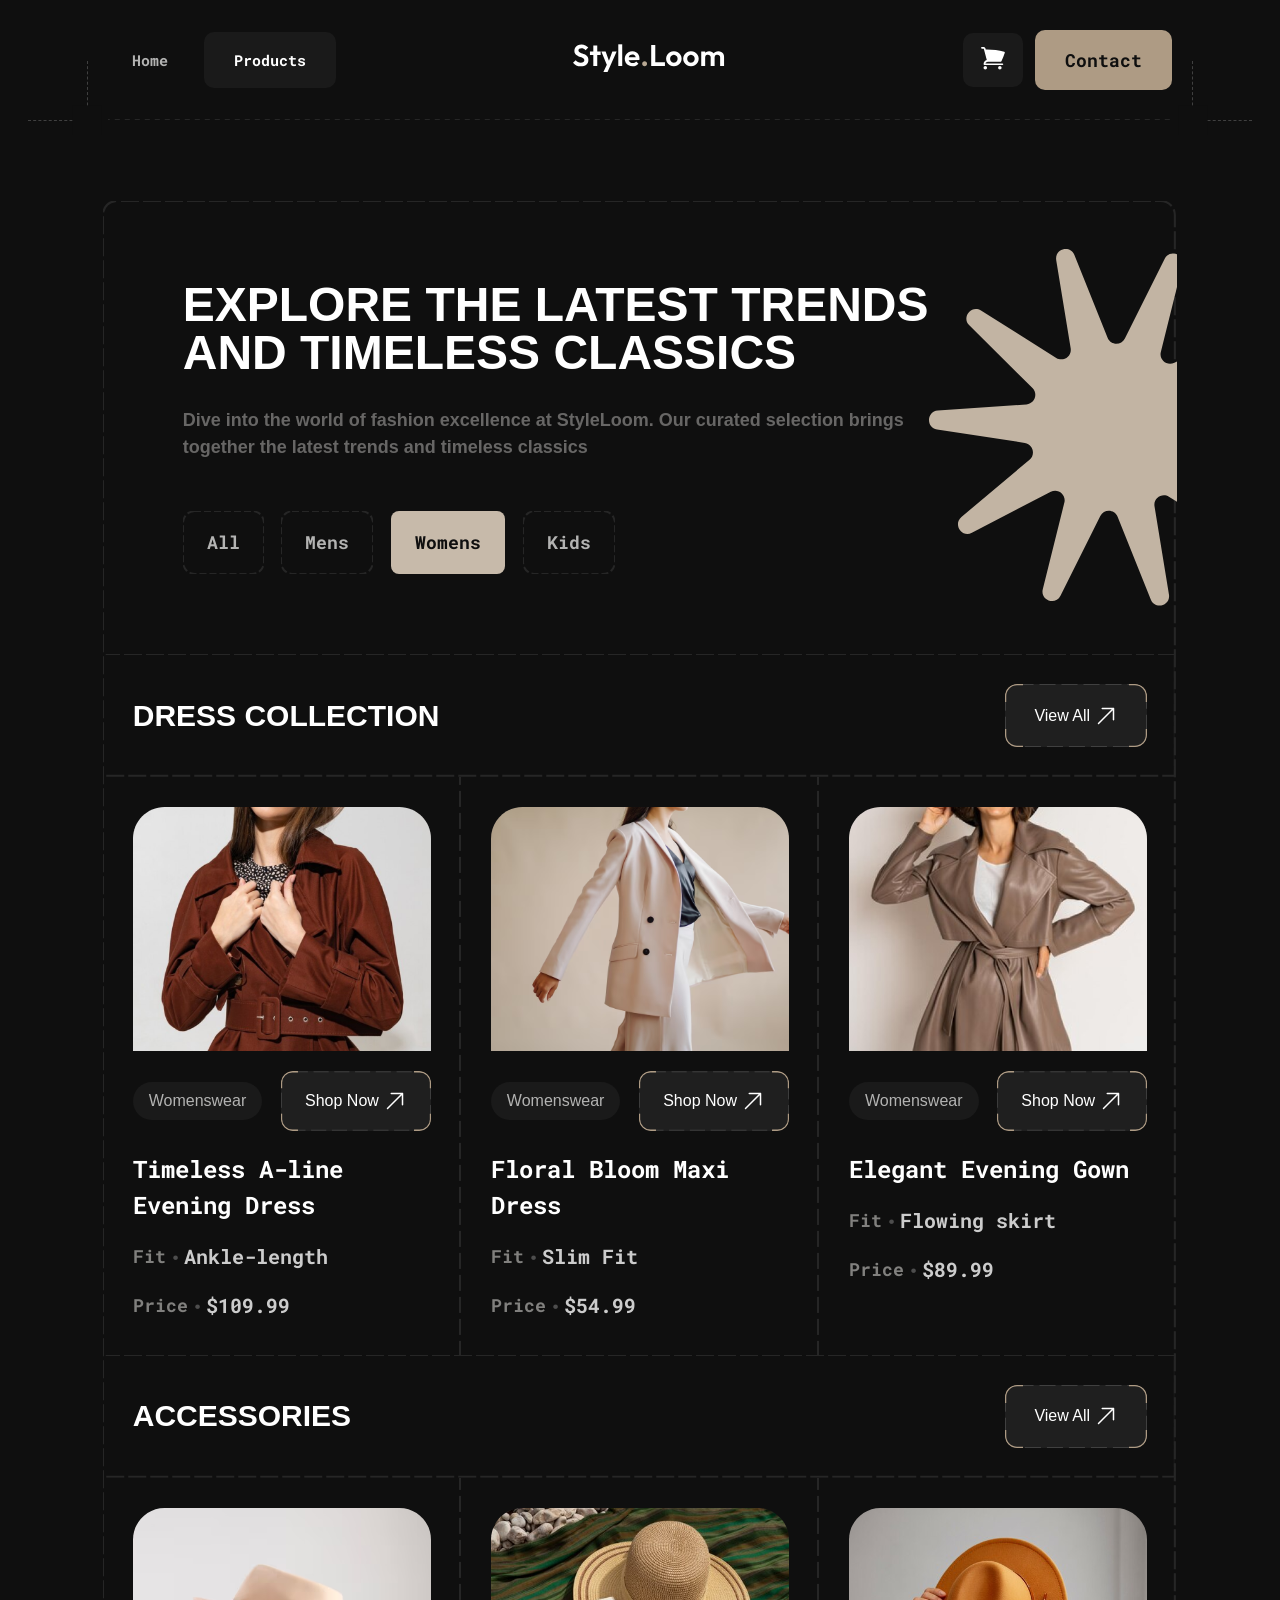
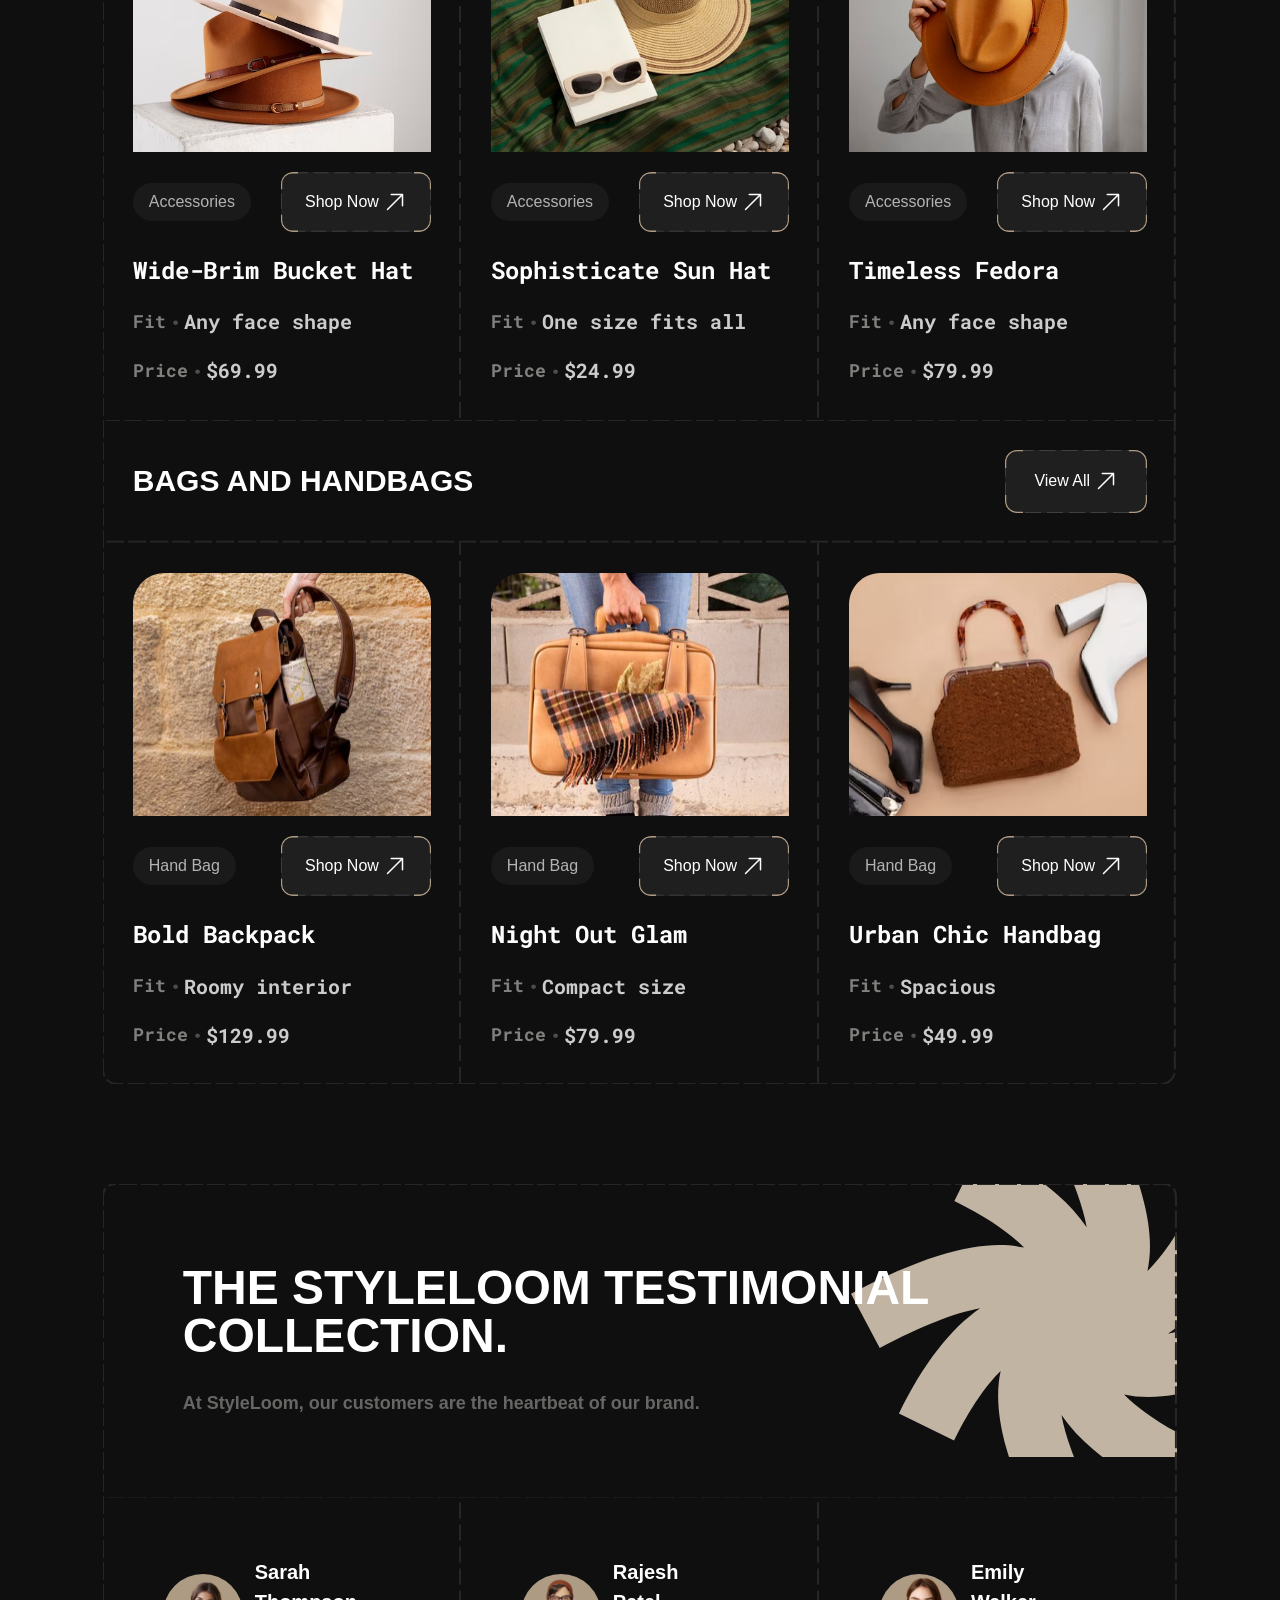
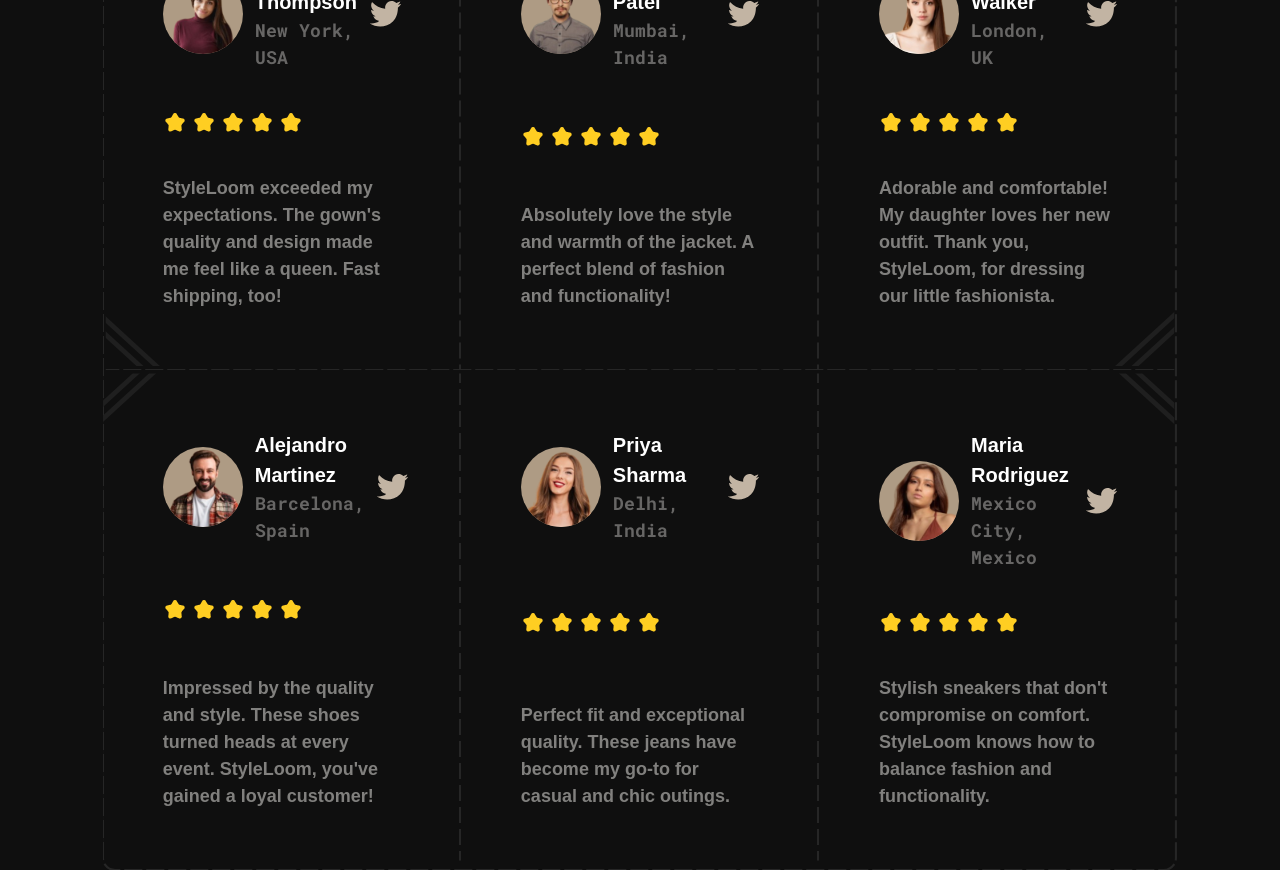
==== commit a50815bf: "Products-Page" ====
--- a/Products-Page/index.html
+++ b/Products-Page/index.html
@@ -75,6 +75,8 @@
 </header>
 
 <main>
+
+    <div class="border">
     <div class="Banner">
         <div class="Container-Banner">
             <div class="Banner-Title">
@@ -134,7 +136,7 @@
 
         <div class="Dress-Collection-Container-List">
 
-            <div class="Dress-Collection-List">
+            <div class="Dress-Collection-List Border-Right">
                 <div class="Dress-Collection-List-items">
                     <img src="images/Dress__Collection/Timeless.svg" alt="Dress Collection 1">
                     <div class="Container-Title-Dress-Collection">
@@ -185,7 +187,7 @@
 
             <!--    =========================Dress-Collection-List 2===============-->
 
-            <div class="Dress-Collection-List">
+            <div class="Dress-Collection-List Border-Right">
                 <div class="Dress-Collection-List-items">
                     <img src="images/Dress__Collection/Floral%20.svg" alt="Dress Collection 2">
                     <div class="Container-Title-Dress-Collection">
@@ -323,7 +325,7 @@
 
         <div class="Dress-Collection-Container-List">
 
-            <div class="Dress-Collection-List">
+            <div class="Dress-Collection-List Border-Right">
                 <div class="Dress-Collection-List-items">
                     <img src="images/Dress__Collection/Accessories/Wide.svg" alt="Dress Collection 1">
                     <div class="Container-Title-Dress-Collection">
@@ -374,7 +376,7 @@
 
             <!--    =========================Dress-Collection-List 2===============-->
 
-            <div class="Dress-Collection-List">
+            <div class="Dress-Collection-List Border-Right">
                 <div class="Dress-Collection-List-items">
                     <img src="images/Dress__Collection/Accessories/Sophisticate.svg" alt="Dress Collection 2">
                     <div class="Container-Title-Dress-Collection">
@@ -479,7 +481,7 @@
 
     <!--    =========================Bags and HandBags===========================-->
 
-    <div class="Container-Dress-Collection">
+    <div class="Container-Dress-Collection-Bottom">
         <div class="Dress-Collection-Title">
             <h2>Bags and HandBags</h2>
             <a href="#">
@@ -508,161 +510,164 @@
 
         </div> <!--End Dress Collection Title-->
 
-        <div class="Dress-Collection-Container-List">
-
-            <div class="Dress-Collection-List">
-                <div class="Dress-Collection-List-items">
-                    <img src="images/Dress__Collection/Bags-and-HandBags/Bold.svg" alt="Dress Collection 1">
-                    <div class="Container-Title-Dress-Collection">
-                        <div class="Dress-Collection-Type">
-                            <p>Hand Bag</p>
-                            <a href="#">
-                                <div class="container">
-                                    <div>
-                                        <button class="button">
-                                            <span>Shop Now</span>
-                                            <svg
-                                                    width="24"
-                                                    height="24"
-                                                    viewBox="0 0 24 24"
-                                                    fill="none"
-                                                    xmlns="http://www.w3.org/2000/svg"
-                                            >
-                                                <path
-                                                        fill-rule="evenodd"
-                                                        clip-rule="evenodd"
-                                                        d="M8.25 3.75L19.5 3.75C19.6989 3.75 19.8897 3.82902 20.0303 3.96967C20.171 4.11032 20.25 4.30109 20.25 4.5V15.75C20.25 16.1642 19.9142 16.5 19.5 16.5C19.0858 16.5 18.75 16.1642 18.75 15.75V6.31066L5.03033 20.0303C4.73744 20.3232 4.26256 20.3232 3.96967 20.0303C3.67678 19.7374 3.67678 19.2626 3.96967 18.9697L17.6893 5.25L8.25 5.25C7.83579 5.25 7.5 4.91421 7.5 4.5C7.5 4.08579 7.83579 3.75 8.25 3.75Z"
-                                                        fill="white"
-                                                />
-                                            </svg>
-                                        </button>
-                                    </div>
-                                </div>
-                            </a>
-                        </div> <!--End Dress-Collection-Type-->
-                        <div class="Dress-Collection-Type-Title">
-                            <p>Bold Backpack</p>
-                            <div class="Container-Fit-Price">
-                                <div class="Fit">
-                                    <span>Fit</span>
-                                    <span>·</span>
-                                    <span>Roomy interior</span>
-                                </div>
-                                <div class="Price">
-                                    <span>Price</span>
-                                    <span>·</span>
-                                    <span>$129.99</span>
-                                </div>
-                            </div>
-                        </div>
-                    </div>
-                </div>
+<!--        <div class="Border-Bottom">-->
+            <div class="Dress-Collection-Container-List ">
+
+                <div class="Dress-Collection-List Border-Right">
+                    <div class="Dress-Collection-List-items">
+                        <img src="images/Dress__Collection/Bags-and-HandBags/Bold.svg" alt="Dress Collection 1">
+                        <div class="Container-Title-Dress-Collection">
+                            <div class="Dress-Collection-Type">
+                                <p>Hand Bag</p>
+                                <a href="#">
+                                    <div class="container">
+                                        <div>
+                                            <button class="button">
+                                                <span>Shop Now</span>
+                                                <svg
+                                                        width="24"
+                                                        height="24"
+                                                        viewBox="0 0 24 24"
+                                                        fill="none"
+                                                        xmlns="http://www.w3.org/2000/svg"
+                                                >
+                                                    <path
+                                                            fill-rule="evenodd"
+                                                            clip-rule="evenodd"
+                                                            d="M8.25 3.75L19.5 3.75C19.6989 3.75 19.8897 3.82902 20.0303 3.96967C20.171 4.11032 20.25 4.30109 20.25 4.5V15.75C20.25 16.1642 19.9142 16.5 19.5 16.5C19.0858 16.5 18.75 16.1642 18.75 15.75V6.31066L5.03033 20.0303C4.73744 20.3232 4.26256 20.3232 3.96967 20.0303C3.67678 19.7374 3.67678 19.2626 3.96967 18.9697L17.6893 5.25L8.25 5.25C7.83579 5.25 7.5 4.91421 7.5 4.5C7.5 4.08579 7.83579 3.75 8.25 3.75Z"
+                                                            fill="white"
+                                                    />
+                                                </svg>
+                                            </button>
+                                        </div>
+                                    </div>
+                                </a>
+                            </div> <!--End Dress-Collection-Type-->
+                            <div class="Dress-Collection-Type-Title">
+                                <p>Bold Backpack</p>
+                                <div class="Container-Fit-Price">
+                                    <div class="Fit">
+                                        <span>Fit</span>
+                                        <span>·</span>
+                                        <span>Roomy interior</span>
+                                    </div>
+                                    <div class="Price">
+                                        <span>Price</span>
+                                        <span>·</span>
+                                        <span>$129.99</span>
+                                    </div>
+                                </div>
+                            </div>
+                        </div>
+                    </div>
+                </div> <!--End Dress Collection List-->
+
+                <!--    =========================Dress-Collection-List 2===============-->
+
+                <div class="Dress-Collection-List Border-Right">
+                    <div class="Dress-Collection-List-items">
+                        <img src="images/Dress__Collection/Bags-and-HandBags/Night.svg" alt="Dress Collection 2">
+                        <div class="Container-Title-Dress-Collection">
+                            <div class="Dress-Collection-Type">
+                                <p>Hand Bag</p>
+                                <a href="#">
+                                    <div class="container">
+                                        <div>
+                                            <button class="button">
+                                                <span>Shop Now</span>
+                                                <svg
+                                                        width="24"
+                                                        height="24"
+                                                        viewBox="0 0 24 24"
+                                                        fill="none"
+                                                        xmlns="http://www.w3.org/2000/svg"
+                                                >
+                                                    <path
+                                                            fill-rule="evenodd"
+                                                            clip-rule="evenodd"
+                                                            d="M8.25 3.75L19.5 3.75C19.6989 3.75 19.8897 3.82902 20.0303 3.96967C20.171 4.11032 20.25 4.30109 20.25 4.5V15.75C20.25 16.1642 19.9142 16.5 19.5 16.5C19.0858 16.5 18.75 16.1642 18.75 15.75V6.31066L5.03033 20.0303C4.73744 20.3232 4.26256 20.3232 3.96967 20.0303C3.67678 19.7374 3.67678 19.2626 3.96967 18.9697L17.6893 5.25L8.25 5.25C7.83579 5.25 7.5 4.91421 7.5 4.5C7.5 4.08579 7.83579 3.75 8.25 3.75Z"
+                                                            fill="white"
+                                                    />
+                                                </svg>
+                                            </button>
+                                        </div>
+                                    </div>
+                                </a>
+                            </div> <!--End Dress-Collection-Type-->
+                            <div class="Dress-Collection-Type-Title">
+                                <p>Night Out Glam</p>
+                                <div class="Container-Fit-Price">
+                                    <div class="Fit">
+                                        <span>Fit</span>
+                                        <span>·</span>
+                                        <span>Compact size</span>
+                                    </div>
+                                    <div class="Price">
+                                        <span>Price</span>
+                                        <span>·</span>
+                                        <span>$79.99</span>
+                                    </div>
+                                </div>
+                            </div>
+                        </div>
+                    </div>
+                </div> <!--End Dress Collection List-->
+                <!--            ==========================Dress-Collection-List 3===============-->
+                <div class="Dress-Collection-List">
+                    <div class="Dress-Collection-List-items">
+                        <img src="images/Dress__Collection/Bags-and-HandBags/Urban.svg" alt="Dress Collection 3">
+                        <div class="Container-Title-Dress-Collection">
+                            <div class="Dress-Collection-Type">
+                                <p>Hand Bag</p>
+                                <a href="#">
+                                    <div class="container">
+                                        <div>
+                                            <button class="button">
+                                                <span>Shop Now</span>
+                                                <svg
+                                                        width="24"
+                                                        height="24"
+                                                        viewBox="0 0 24 24"
+                                                        fill="none"
+                                                        xmlns="http://www.w3.org/2000/svg"
+                                                >
+                                                    <path
+                                                            fill-rule="evenodd"
+                                                            clip-rule="evenodd"
+                                                            d="M8.25 3.75L19.5 3.75C19.6989 3.75 19.8897 3.82902 20.0303 3.96967C20.171 4.11032 20.25 4.30109 20.25 4.5V15.75C20.25 16.1642 19.9142 16.5 19.5 16.5C19.0858 16.5 18.75 16.1642 18.75 15.75V6.31066L5.03033 20.0303C4.73744 20.3232 4.26256 20.3232 3.96967 20.0303C3.67678 19.7374 3.67678 19.2626 3.96967 18.9697L17.6893 5.25L8.25 5.25C7.83579 5.25 7.5 4.91421 7.5 4.5C7.5 4.08579 7.83579 3.75 8.25 3.75Z"
+                                                            fill="white"
+                                                    />
+                                                </svg>
+                                            </button>
+                                        </div>
+                                    </div>
+                                </a>
+                            </div> <!--End Dress-Collection-Type-->
+                            <div class="Dress-Collection-Type-Title">
+                                <p>Urban Chic Handbag</p>
+                                <div class="Container-Fit-Price">
+                                    <div class="Fit">
+                                        <span>Fit</span>
+                                        <span>·</span>
+                                        <span>Spacious</span>
+                                    </div>
+                                    <div class="Price">
+                                        <span>Price</span>
+                                        <span>·</span>
+                                        <span>$49.99</span>
+                                    </div>
+                                </div>
+                            </div>
+                        </div>
+                    </div>
+
+                </div> <!-- End Dress-Collection-Container-List-->
+
             </div> <!--End Dress Collection List-->
 
-            <!--    =========================Dress-Collection-List 2===============-->
-
-            <div class="Dress-Collection-List">
-                <div class="Dress-Collection-List-items">
-                    <img src="images/Dress__Collection/Bags-and-HandBags/Night.svg" alt="Dress Collection 2">
-                    <div class="Container-Title-Dress-Collection">
-                        <div class="Dress-Collection-Type">
-                            <p>Hand Bag</p>
-                            <a href="#">
-                                <div class="container">
-                                    <div>
-                                        <button class="button">
-                                            <span>Shop Now</span>
-                                            <svg
-                                                    width="24"
-                                                    height="24"
-                                                    viewBox="0 0 24 24"
-                                                    fill="none"
-                                                    xmlns="http://www.w3.org/2000/svg"
-                                            >
-                                                <path
-                                                        fill-rule="evenodd"
-                                                        clip-rule="evenodd"
-                                                        d="M8.25 3.75L19.5 3.75C19.6989 3.75 19.8897 3.82902 20.0303 3.96967C20.171 4.11032 20.25 4.30109 20.25 4.5V15.75C20.25 16.1642 19.9142 16.5 19.5 16.5C19.0858 16.5 18.75 16.1642 18.75 15.75V6.31066L5.03033 20.0303C4.73744 20.3232 4.26256 20.3232 3.96967 20.0303C3.67678 19.7374 3.67678 19.2626 3.96967 18.9697L17.6893 5.25L8.25 5.25C7.83579 5.25 7.5 4.91421 7.5 4.5C7.5 4.08579 7.83579 3.75 8.25 3.75Z"
-                                                        fill="white"
-                                                />
-                                            </svg>
-                                        </button>
-                                    </div>
-                                </div>
-                            </a>
-                        </div> <!--End Dress-Collection-Type-->
-                        <div class="Dress-Collection-Type-Title">
-                            <p>Night Out Glam</p>
-                            <div class="Container-Fit-Price">
-                                <div class="Fit">
-                                    <span>Fit</span>
-                                    <span>·</span>
-                                    <span>Compact size</span>
-                                </div>
-                                <div class="Price">
-                                    <span>Price</span>
-                                    <span>·</span>
-                                    <span>$79.99</span>
-                                </div>
-                            </div>
-                        </div>
-                    </div>
-                </div>
-            </div> <!--End Dress Collection List-->
-            <!--            ==========================Dress-Collection-List 3===============-->
-            <div class="Dress-Collection-List">
-                <div class="Dress-Collection-List-items">
-                    <img src="images/Dress__Collection/Bags-and-HandBags/Urban.svg" alt="Dress Collection 3">
-                    <div class="Container-Title-Dress-Collection">
-                        <div class="Dress-Collection-Type">
-                            <p>Hand Bag</p>
-                            <a href="#">
-                                <div class="container">
-                                    <div>
-                                        <button class="button">
-                                            <span>Shop Now</span>
-                                            <svg
-                                                    width="24"
-                                                    height="24"
-                                                    viewBox="0 0 24 24"
-                                                    fill="none"
-                                                    xmlns="http://www.w3.org/2000/svg"
-                                            >
-                                                <path
-                                                        fill-rule="evenodd"
-                                                        clip-rule="evenodd"
-                                                        d="M8.25 3.75L19.5 3.75C19.6989 3.75 19.8897 3.82902 20.0303 3.96967C20.171 4.11032 20.25 4.30109 20.25 4.5V15.75C20.25 16.1642 19.9142 16.5 19.5 16.5C19.0858 16.5 18.75 16.1642 18.75 15.75V6.31066L5.03033 20.0303C4.73744 20.3232 4.26256 20.3232 3.96967 20.0303C3.67678 19.7374 3.67678 19.2626 3.96967 18.9697L17.6893 5.25L8.25 5.25C7.83579 5.25 7.5 4.91421 7.5 4.5C7.5 4.08579 7.83579 3.75 8.25 3.75Z"
-                                                        fill="white"
-                                                />
-                                            </svg>
-                                        </button>
-                                    </div>
-                                </div>
-                            </a>
-                        </div> <!--End Dress-Collection-Type-->
-                        <div class="Dress-Collection-Type-Title">
-                            <p>Urban Chic Handbag</p>
-                            <div class="Container-Fit-Price">
-                                <div class="Fit">
-                                    <span>Fit</span>
-                                    <span>·</span>
-                                    <span>Spacious</span>
-                                </div>
-                                <div class="Price">
-                                    <span>Price</span>
-                                    <span>·</span>
-                                    <span>$49.99</span>
-                                </div>
-                            </div>
-                        </div>
-                    </div>
-                </div>
-
-            </div> <!-- End Dress-Collection-Container-List-->
-
-        </div> <!--End Dress Collection List-->
-
-    </div> <!--End Container Dress Collection-->
+<!--        </div> &lt;!&ndash;End Container Dress Collection&ndash;&gt;-->
+
+    </div>
 
     <div class="Dress-Collection-Mobile-Container">
         <div class="Dress-Collection-Mobile">
@@ -852,6 +857,8 @@
 
     </div> <!--End Dress-Collection-Mobile-Container-->
 
+    </div><!---End Border-->
+
     <!--============================================StyleLoom=========================================-->
 
 
@@ -866,7 +873,7 @@
         </div> <!--End StyleLoom-->
         <div class="StyleLomm-Container-List">
             <div class="StyleLoom-Container-List-One">
-                <div class="StyleLoom-Container-List-items">
+                <div class="StyleLoom-Container-List-items Border-Right">
                     <div class="Customer">
                         <div class="information-Customer">
                             <img src="images/StyleLoom/Avatar-Customer/Sarah.svg" alt="Customer 1">
@@ -888,7 +895,7 @@
 
                 </div> <!--End StyleLomm-Container-List-items-->
 
-                <div class="StyleLoom-Container-List-items">
+                <div class="StyleLoom-Container-List-items Border-Right">
                     <div class="Customer">
                         <div class="information-Customer">
                             <img src="images/StyleLoom/Avatar-Customer/Rajesh-Patel.svg" alt="Customer 1">
@@ -903,7 +910,8 @@
                     <img src="images/StyleLoom/Start.png" alt="Start">
 
                     <div class="Text-Customer">
-                        <p>Absolutely love the style and warmth of the jacket. A perfect blend of fashion and functionality!</p>
+                        <p>Absolutely love the style and warmth of the jacket. A perfect blend of fashion and
+                            functionality!</p>
                     </div><!--End Text-Customer-->
 
 
@@ -925,11 +933,16 @@
                     <img src="images/StyleLoom/Start.png" alt="Start">
 
                     <div class="Text-Customer">
-                        <p>Adorable and comfortable! My daughter loves her new outfit. Thank you, StyleLoom, for dressing our little fashionista.</p>
+                        <p>Adorable and comfortable! My daughter loves her new outfit. Thank you, StyleLoom, for
+                            dressing our little fashionista.</p>
                     </div><!--End Text-Customer-->
 
 
                 </div> <!--End StyleLomm-Container-List-items-->
+                <a href="#" id="View-All">
+                    <span>View All</span>
+                    <img src="icons/Dress-Collection/Arrow-Drop.svg" alt="Arrow Drop">
+                </a>
 
                 <div id="Decor-One">
                     <img src="images/StyleLoom/Decor/Design-1.svg" alt="Decor">
@@ -941,11 +954,11 @@
 
             </div> <!-- End StyleLoom-Container-List-One-->
 
-<!--=======================================StyleLoom-Container-List-Two================================-->
+            <!--=======================================StyleLoom-Container-List-Two================================-->
 
 
             <div class="StyleLoom-Container-List-Two">
-                <div class="StyleLoom-Container-List-items">
+                <div class="StyleLoom-Container-List-items Border-Right">
                     <div class="Customer">
                         <div class="information-Customer">
                             <img src="images/StyleLoom/Avatar-Customer/Alejandro-Martinez.svg" alt="Customer 1">
@@ -960,19 +973,20 @@
                     <img src="images/StyleLoom/Start.png" alt="Start">
 
                     <div class="Text-Customer">
-                        <p>Impressed by the quality and style. These shoes turned heads at every event. StyleLoom, you've gained a loyal customer!</p>
+                        <p>Impressed by the quality and style. These shoes turned heads at every event. StyleLoom,
+                            you've gained a loyal customer!</p>
                     </div><!--End Text-Customer-->
 
 
                 </div> <!--End StyleLomm-Container-List-items-->
 
-                <div class="StyleLoom-Container-List-items">
+                <div class="StyleLoom-Container-List-items Border-Right">
                     <div class="Customer">
                         <div class="information-Customer">
                             <img src="images/StyleLoom/Avatar-Customer/Priya-Sharma.svg" alt="Customer 1">
                             <div class="Location">
-                                <p>Rajesh Patel</p>
-                                <p>Mumbai, India</p>
+                                <p>Priya Sharma</p>
+                                <p>Delhi, India</p>
                             </div> <!--End Location-->
                         </div>
                         <img src="images/StyleLoom/Elements.svg" alt="Quote">
@@ -1003,7 +1017,8 @@
                     <img src="images/StyleLoom/Start.png" alt="Start">
 
                     <div class="Text-Customer">
-                        <p>Stylish sneakers that don't compromise on comfort. StyleLoom knows how to balance fashion and functionality.</p>
+                        <p>Stylish sneakers that don't compromise on comfort. StyleLoom knows how to balance fashion and
+                            functionality.</p>
                     </div><!--End Text-Customer-->
 
 
--- a/Products-Page/Foder-css/Banner.css
+++ b/Products-Page/Foder-css/Banner.css
@@ -5,14 +5,6 @@
     width: 100%;
     margin: 0 auto;
     overflow: hidden;
-    background-image: url("data:image/svg+xml,%3csvg width='100%25' height='100%25' xmlns='http://www.w3.org/2000/svg'%3e%3crect width='99.9%25' height='100%25' fill='none' rx='12' ry='12' stroke='%23262626' stroke-width='2' stroke-dasharray='16%2c6' stroke-linecap='square'/%3e%3c/svg%3e");
-    background-size: 100% 100%;
-    background-repeat: no-repeat;
-
-    /* 2. CẮT BỎ CẠNH DƯỚI: Dùng clip-path để cắt xén */
-    /* Lệnh này giữ lại từ đỉnh (0%) xuống gần sát đáy (99%) và cắt bỏ phần còn lại */
-    clip-path: inset(0 0 7px 0);
-
 }
 
 .Container-Banner {
--- a/Products-Page/Foder-css/Dress-Collection.css
+++ b/Products-Page/Foder-css/Dress-Collection.css
@@ -1,6 +1,7 @@
 .Container-Dress-Collection{
     display: flex;
     flex-direction: column;
+
 }
 
 .Dress-Collection-Title{
@@ -11,13 +12,10 @@
     flex-direction: row;
     gap: 20px;
     width: 100%;
-    background-image: url("data:image/svg+xml,%3csvg width='99.8%25' height='99.8%25' xmlns='http://www.w3.org/2000/svg'%3e%3crect width='99.8%25' height='99.8%25' fill='none' rx='0' ry='12' stroke='%23262626' stroke-width='2' stroke-dasharray='16%2c6' stroke-linecap='square'/%3e%3c/svg%3e");
+    background-image: url("data:image/svg+xml,%3csvg width='100%25' height='99%25' xmlns='http://www.w3.org/2000/svg'%3e%3crect width='99.8%25' height='99%25' fill='none' rx='0' ry='12' stroke='%23262626' stroke-width='2' stroke-dasharray='16%2c6' stroke-linecap='square'/%3e%3c/svg%3e");
     background-size: 100% 100%;
     background-repeat: no-repeat;
-
-    /* 2. CẮT BỎ CẠNH DƯỚI: Dùng clip-path để cắt xén */
-    /* Lệnh này giữ lại từ đỉnh (0%) xuống gần sát đáy (99%) và cắt bỏ phần còn lại */
-    clip-path: inset(3px 0 3px 0);
+    clip-path: inset(0 3px 0 3px);
 }
 
 .Dress-Collection-Title h2{
@@ -28,12 +26,25 @@
     text-align: left;
 }
 
+.Border-Right{
+    background-image: linear-gradient(to bottom, #262626 16px, transparent 16px);
+    background-position: right;
+    background-size: 2px 22px;
+    background-repeat: repeat-y;
+    border-radius: 0;
+    border: none;
+}
+
+.border{
+    background-image: url("data:image/svg+xml,%3csvg width='100%25' height='100%25' xmlns='http://www.w3.org/2000/svg'%3e%3crect width='99.8%25' height='100%25' fill='none' rx='14' ry='14' stroke='%23262626' stroke-width='2' stroke-dasharray='16%2c6' stroke-dashoffset='83' stroke-linecap='square'/%3e%3c/svg%3e");
+}
+
 .Dress-Collection-List{
     display: flex;
     flex-direction: column;
     gap: 30px;
     padding: 30px;
-    width: 33.33%
+    width: 33.33%;
 
 }
 
@@ -44,9 +55,6 @@
     display: flex;
     flex-direction: row;
     flex-wrap: wrap;
-    background-image: url("data:image/svg+xml,%3csvg width='99.8%25' height='99.8%25' xmlns='http://www.w3.org/2000/svg'%3e%3crect width='99.8%25' height='99.8%25' fill='none' rx='0' ry='0' stroke='%23262626' stroke-width='2' stroke-dasharray='16%2c6' stroke-dashoffset='83' stroke-linecap='square'/%3e%3c/svg%3e");
-    background-size: 100% 100%;
-    background-repeat: no-repeat;
 }
 .Dress-Collection-List-items{
     display: flex;
@@ -54,6 +62,7 @@
     align-items: center;
     flex-direction: column;
     gap: 20px;
+
 
 }
 
@@ -211,7 +220,7 @@
         width: 100%;
         gap: 20px;
         padding: 24px;
-        background-image: url("data:image/svg+xml,%3csvg width='100%25' height='100%25' xmlns='http://www.w3.org/2000/svg'%3e%3crect width='100%25' height='100%25' fill='none' rx='0' ry='0' stroke='%23262626' stroke-width='2' stroke-dasharray='16%2c6' stroke-dashoffset='83' stroke-linecap='square'/%3e%3c/svg%3e");
+        /*background-image: url("data:image/svg+xml,%3csvg width='100%25' height='100%25' xmlns='http://www.w3.org/2000/svg'%3e%3crect width='100%25' height='100%25' fill='none' rx='0' ry='0' stroke='%23262626' stroke-width='2' stroke-dasharray='16%2c6' stroke-dashoffset='83' stroke-linecap='square'/%3e%3c/svg%3e");*/
 
     }
 
@@ -227,7 +236,7 @@
         flex-direction: column;
         gap: 30px;
         padding: 20px 20px 30px 20px;
-        background-image: url("data:image/svg+xml,%3csvg width='100%25' height='100%25' xmlns='http://www.w3.org/2000/svg'%3e%3crect width='99.7%25' height='100%25' fill='none' rx='0' ry='12' stroke='%23262626' stroke-width='2' stroke-dasharray='16%2c6' stroke-linecap='square'/%3e%3c/svg%3e");
+        /*background-image: url("data:image/svg+xml,%3csvg width='100%25' height='100%25' xmlns='http://www.w3.org/2000/svg'%3e%3crect width='99.7%25' height='100%25' fill='none' rx='0' ry='12' stroke='%23262626' stroke-width='2' stroke-dasharray='16%2c6' stroke-linecap='square'/%3e%3c/svg%3e");*/
         background-size: 100% 100%;
         background-repeat: no-repeat;
         clip-path: inset(3px 0 0 0);
@@ -334,10 +343,11 @@
         gap: 10px;
         border-top-width: 1px;
         padding: 30px 20px;
-        background-image: url("data:image/svg+xml,%3csvg width='100%25' height='100%25' xmlns='http://www.w3.org/2000/svg'%3e%3crect width='99.8%25' height='100%25' fill='none' rx='0' ry='12' stroke='%23262626' stroke-width='2' stroke-dasharray='16%2c6' stroke-linecap='square'/%3e%3c/svg%3e");
+        /*background-image: url("data:image/svg+xml,%3csvg width='100%25' height='100%25' xmlns='http://www.w3.org/2000/svg'%3e%3crect width='99.8%25' height='100%25' fill='none' rx='0' ry='12' stroke='%23262626' stroke-width='2' stroke-dasharray='16%2c6' stroke-linecap='square'/%3e%3c/svg%3e");*/
         background-size: 100% 100%;
         background-repeat: no-repeat;
-        clip-path: inset(3px 0 3px 0);
+        clip-path: inset(3px 0 0 0);
+        margin-bottom: 50px;
 
     }
     .Container-Fit-Price-Mobile-Bottom > span{
--- a/Products-Page/Foder-css/StyleLoom.css
+++ b/Products-Page/Foder-css/StyleLoom.css
@@ -1,7 +1,10 @@
 .Container-StyleLoom{
     width: 100%;
     margin-top: 100px;
-    background-image: url("data:image/svg+xml,%3csvg width='100%25' height='100%25' xmlns='http://www.w3.org/2000/svg'%3e%3crect width='100%25' height='100%25' fill='none' rx='12' ry='12' stroke='%23262626' stroke-width='2' stroke-dasharray='16%2c6' stroke-dashoffset='83' stroke-linecap='square'/%3e%3c/svg%3e");
+    background-image: url("data:image/svg+xml,%3csvg width='100%25' height='100%25' xmlns='http://www.w3.org/2000/svg'%3e%3crect width='99.9%25' height='100%25' fill='none' rx='12' ry='12' stroke='%23262626' stroke-width='2' stroke-dasharray='16%2c6' stroke-dashoffset='83' stroke-linecap='square'/%3e%3c/svg%3e");
+}
+#View-All{
+    display: none;
 }
 
 .StyleLoom{
@@ -54,9 +57,9 @@
     display: flex;
     flex-direction: row;
     flex-wrap: wrap;
-    background-image: url("data:image/svg+xml,%3csvg width='100%25' height='100%25' xmlns='http://www.w3.org/2000/svg'%3e%3crect width='100%25' height='100%25' fill='none' rx='0' ry='0' stroke='%23262626' stroke-width='2' stroke-dasharray='16%2c6' stroke-dashoffset='83' stroke-linecap='square'/%3e%3c/svg%3e");
+    background-image: url("data:image/svg+xml,%3csvg width='100%25' height='99%25' xmlns='http://www.w3.org/2000/svg'%3e%3crect width='100%25' height='100%25' fill='none' rx='0' ry='0' stroke='%23262626' stroke-width='2' stroke-dasharray='16%2c6' stroke-dashoffset='83' stroke-linecap='square'/%3e%3c/svg%3e");
     position: relative;
-    clip-path: inset(  0 3px 0 3px);
+    clip-path: inset( 0 3px 0 3px);
 }
 
 .StyleLoom-Container-List-items{
@@ -136,10 +139,10 @@
 .StyleLoom-Container-List-Two{
     display: flex;
     flex-direction: row;
-    background-image: url("data:image/svg+xml,%3csvg width='100%25' height='100%25' xmlns='http://www.w3.org/2000/svg'%3e%3crect width='100%25' height='100%25' fill='none' rx='0' ry='0' stroke='%23262626' stroke-width='2' stroke-dasharray='16%2c6' stroke-dashoffset='83' stroke-linecap='square'/%3e%3c/svg%3e");
+    background-image: url("data:image/svg+xml,%3csvg width='1000%25' height='99%25' xmlns='http://www.w3.org/2000/svg'%3e%3crect width='100%25' height='99%25' fill='none' rx='0' ry='0' stroke='%23262626' stroke-width='2' stroke-dasharray='16%2c6' stroke-dashoffset='83' stroke-linecap='square'/%3e%3c/svg%3e");
     position: relative;
     flex-wrap: wrap;
-    clip-path: inset( 3px 0 0 0 );
+    clip-path: inset( 3px 3px 10px 0 );
 }
 .StyleLoom > img:nth-of-type(2){
     display: none;
@@ -160,7 +163,6 @@
         top: 0;
         right: 0;
         bottom: 0;
-        /*max-width: 300px ;*/
         object-fit: contain;
         z-index: -1;
         max-height: 100%;
@@ -181,7 +183,23 @@
         color: #676665;
     }
 
-
+    #View-All{
+        display: none;
+    }
+
+    .Location > p:nth-of-type(1){
+        font-weight: 700;
+        font-size: 18px;
+        line-height: 150%;
+        color: #FFFFFF;
+    }
+
+    .Location > p:nth-of-type(2){
+        font-family: "Roboto Mono" , monospace;
+        font-weight: 700;
+        font-size: 16px;
+        color: #676665;
+    }
 
 
     .StyleLoom-Container-List-items{
@@ -189,10 +207,94 @@
         justify-content: space-between;
         align-items: flex-start;
         flex-direction: column;
-        gap: 40px;
+        gap: 30px;
         padding: 60px;
         width: 50%;
         flex-wrap: wrap;
     }
 
+    .Text-Customer > p{
+        font-weight: 700;
+        font-size: 16px;
+        line-height: 150%;
+        color: #81807E;
+
+
+    }
+
+}
+
+@media screen and (max-width: 768px){
+    .Container-StyleLoom{
+        width: 94%;
+        margin: 0 auto;
+    }
+
+    .StyleLoom-Container-List-Two,
+    #Decor-One,
+    #Decor-Three{
+        display: none;
+    }
+
+    .StyleLoom > img:nth-of-type(2){
+        display: none;
+    }
+
+    .StyleLoom-Title{
+       padding: 30px 20px;
+        gap: 20px;
+        flex-direction: column;
+
+    }
+    .StyleLoom-Title > h2{
+        font-weight: 700;
+        font-size: 28px;
+        line-height: 100%;
+        text-transform: uppercase;
+    }
+
+    .StyleLoom-Title > p{
+        font-weight: 700;
+        font-size: 14px;
+        line-height: 150%;
+    }
+
+    .StyleLoom-Container-List-items{
+        width: 100%;
+        background-image: url("data:image/svg+xml,%3csvg width='100%25' height='100%25' xmlns='http://www.w3.org/2000/svg'%3e%3crect width='100%25' height='1000%25' fill='none' rx='0' ry='0' stroke='%23262626' stroke-width='2' stroke-dasharray='16%2c6' stroke-dashoffset='83' stroke-linecap='square'/%3e%3c/svg%3e");
+        clip-path: inset( 0 5px 0 0 );
+
+    }
+    #View-All{
+        gap: 10px;
+        padding: 30px 20px;
+        width: 100%;
+        background-image: url("data:image/svg+xml,%3csvg width='100%25' height='100%25' xmlns='http://www.w3.org/2000/svg'%3e%3crect width='100%25' height='1000%25' fill='none' rx='0' ry='0' stroke='%23262626' stroke-width='2' stroke-dasharray='16%2c6' stroke-dashoffset='83' stroke-linecap='square'/%3e%3c/svg%3e");
+        clip-path: inset( 0 5px 0 0 );
+        display: flex;
+        justify-content: center;
+        align-items: center;
+    }
+
+    #View-All > span{
+        font-family: "Roboto Mono" , monospace;
+        font-weight: 700;
+        font-size: 16px;
+        line-height: 150%;
+        text-align: center;
+        color: #B3B3B2;
+
+    }
+
+    .Location > p:nth-of-type(1){
+        font-size: 16px;
+    }
+
+    .Location > p:nth-of-type(2){
+        font-size: 14px;
+    }
+
+    .Text-Customer > p{
+        font-size: 14px;
+    }
 }
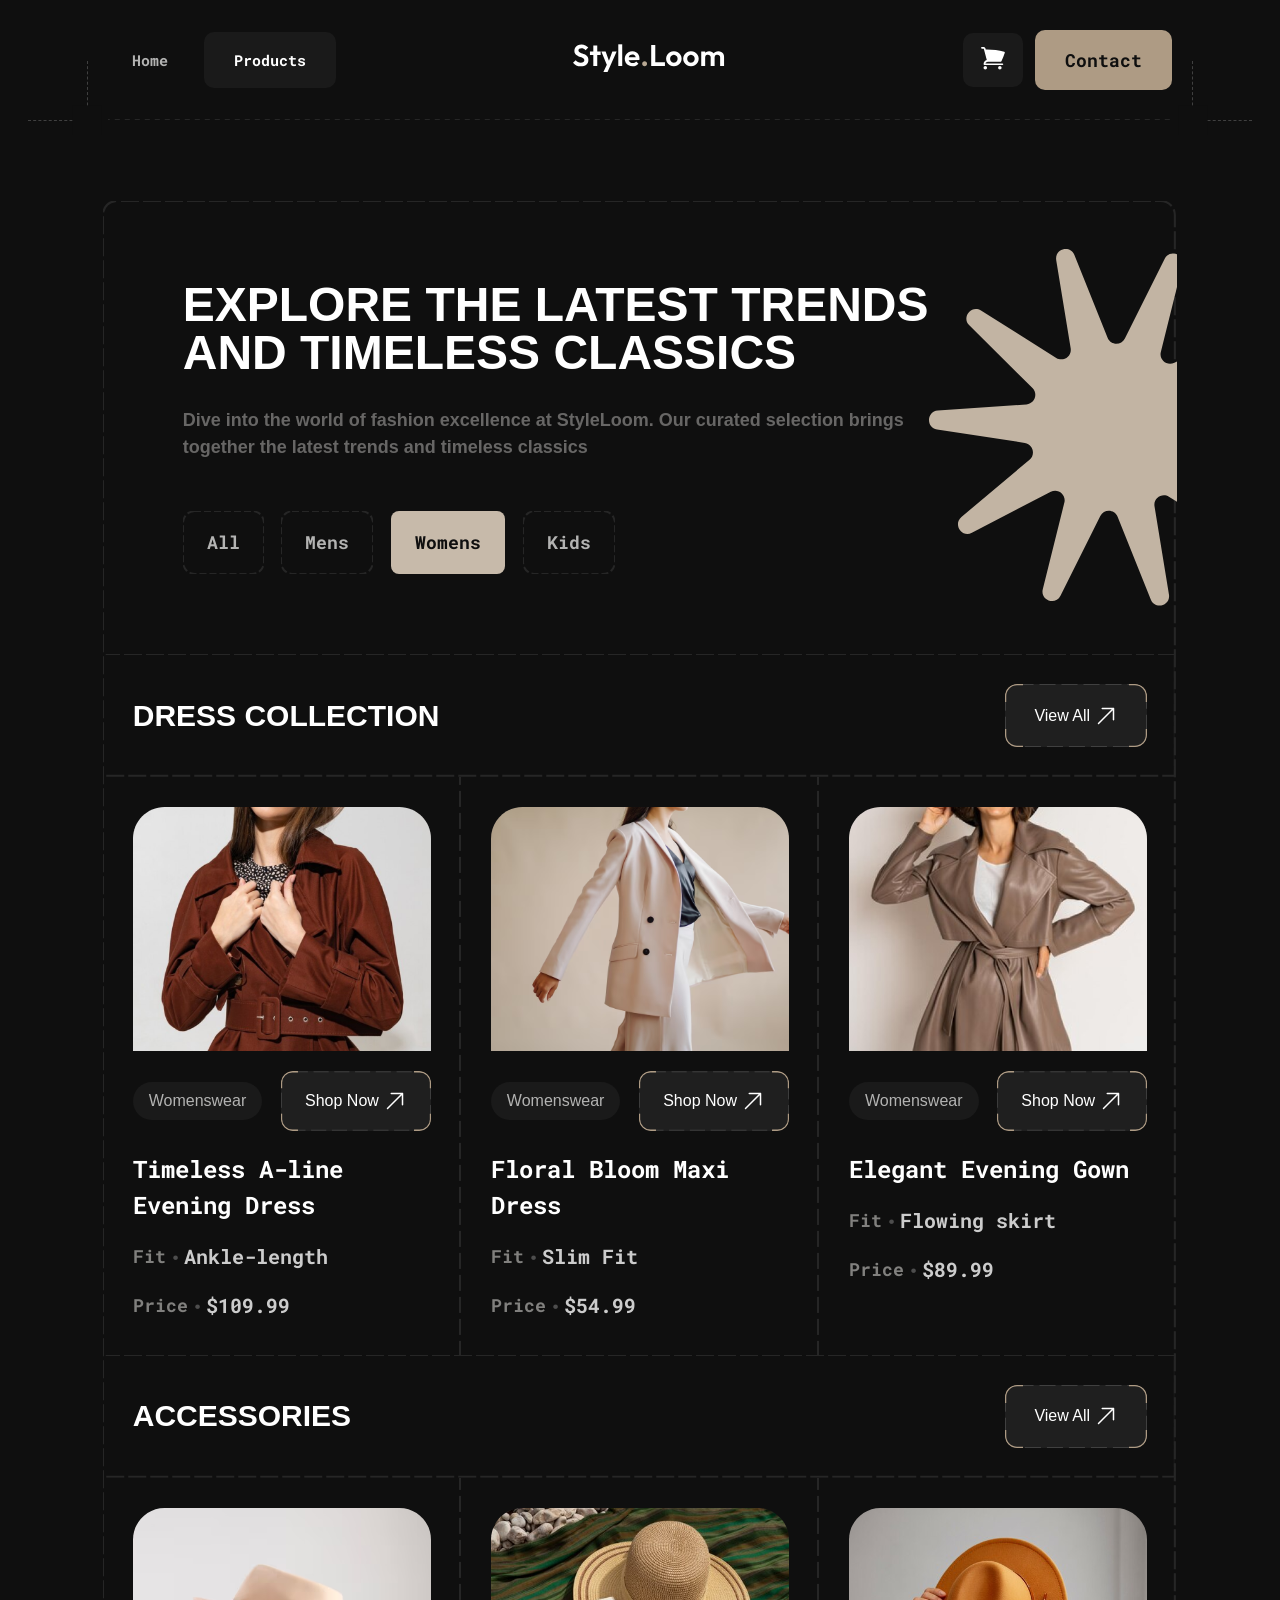
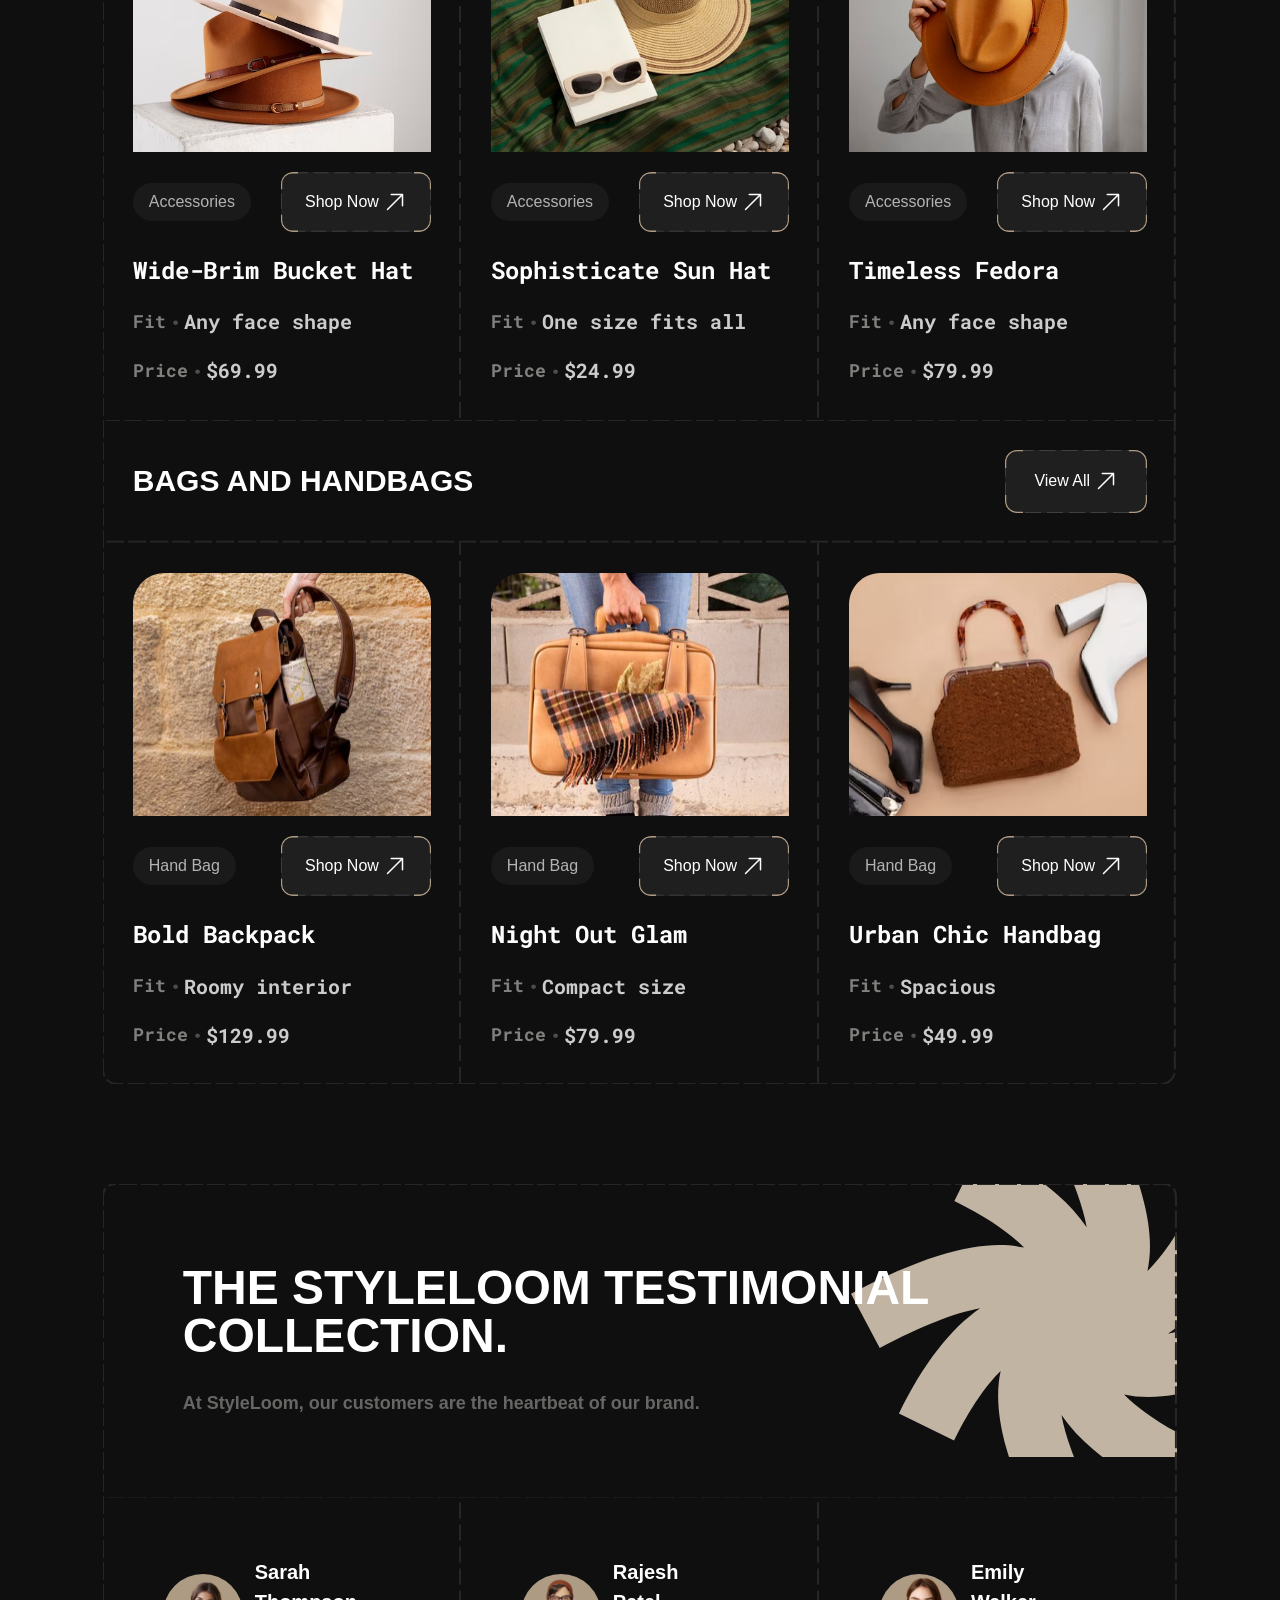
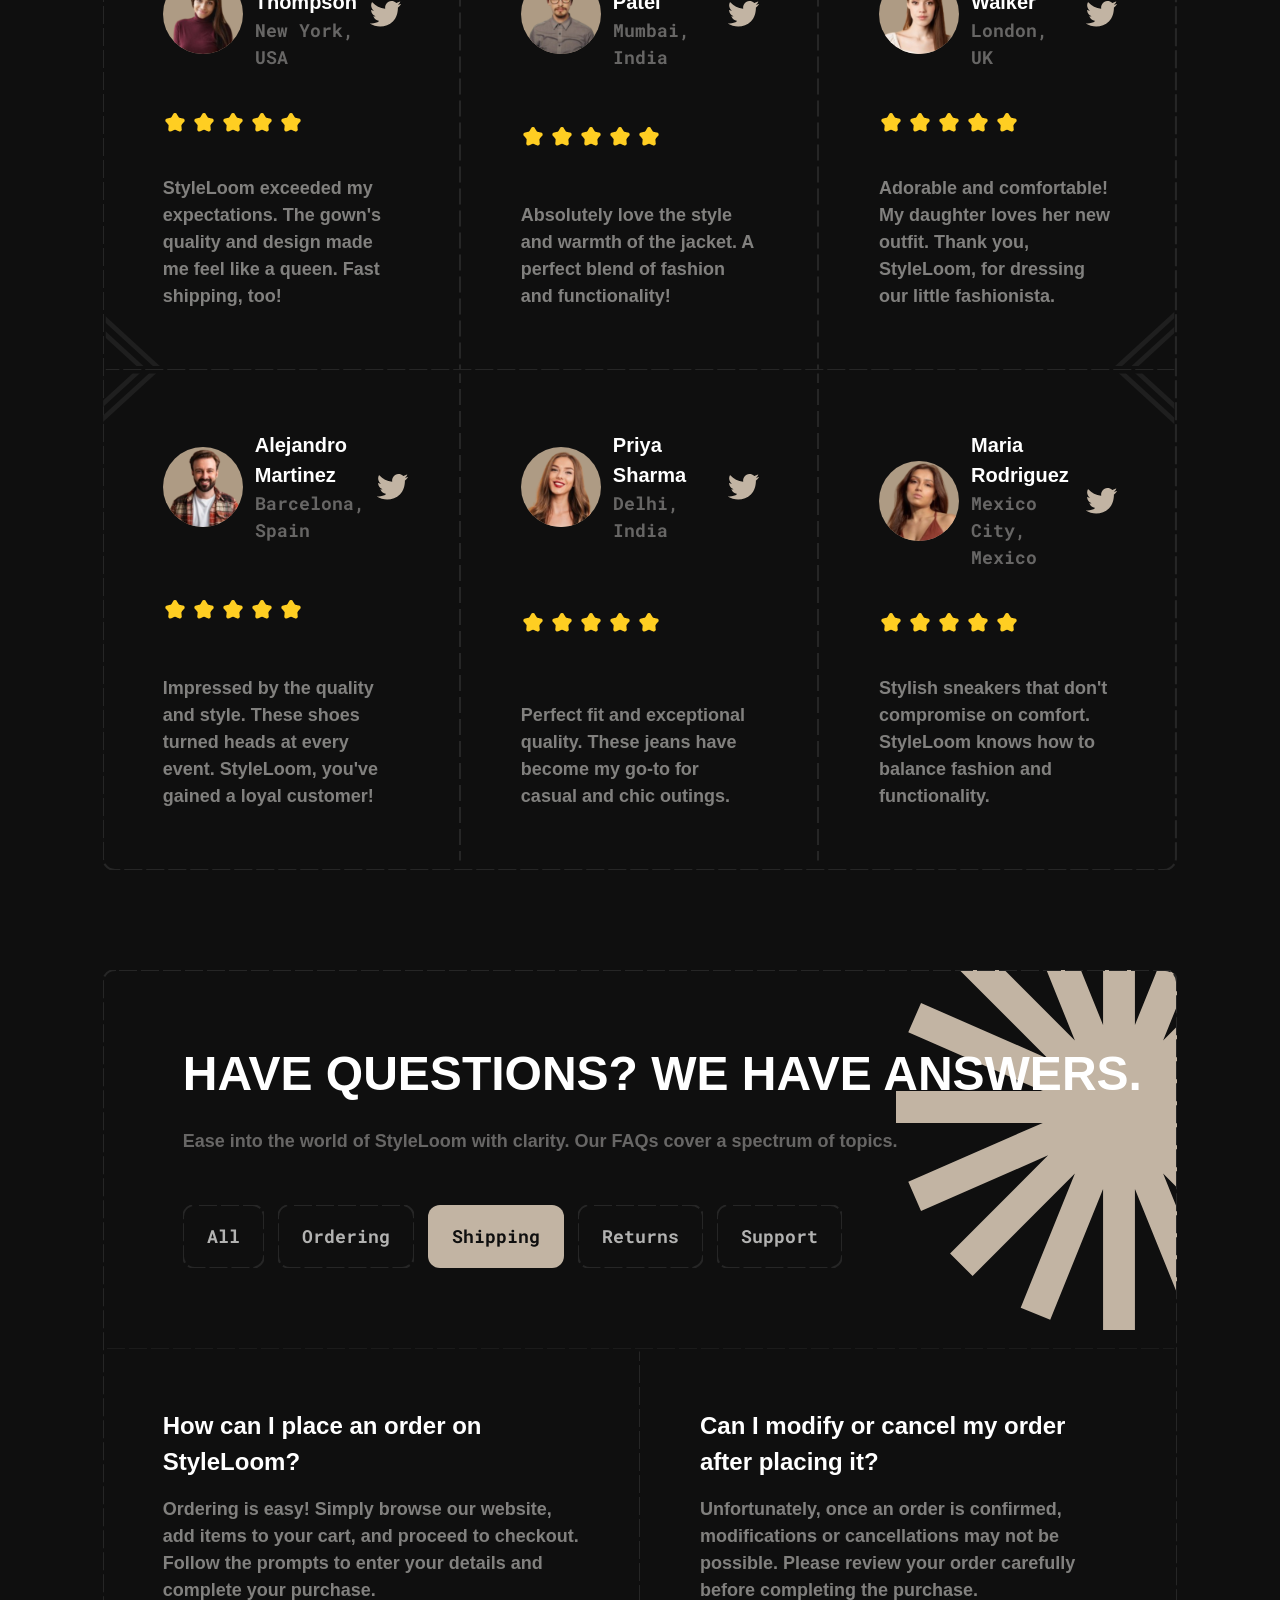
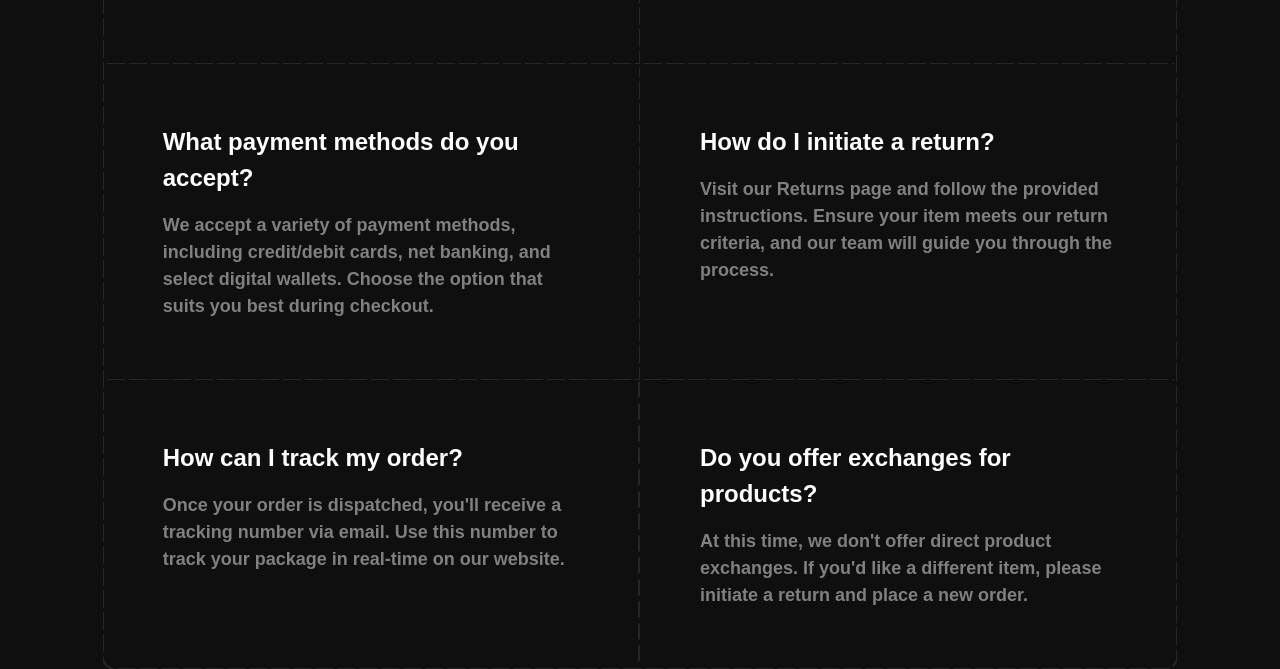
==== commit 889c8ee7: "Products-Page" ====
--- a/Products-Page/index.html
+++ b/Products-Page/index.html
@@ -15,6 +15,7 @@
     <link rel="stylesheet" href="/Products-Page/Foder-css/Action.css">
     <link rel="stylesheet" href="/Products-Page/Foder-css/Action-Mobile.css">
     <link rel="stylesheet" href="/Products-Page/Foder-css/StyleLoom.css">
+    <link rel="stylesheet" href="/Products-Page/Foder-css/Questions.css">
 </head>
 <body>
 <header>
@@ -77,440 +78,440 @@
 <main>
 
     <div class="border">
-    <div class="Banner">
-        <div class="Container-Banner">
-            <div class="Banner-Title">
-                <h1>Explore the Latest Trends and Timeless Classics</h1>
-                <p>Dive into the world of fashion excellence at StyleLoom. Our curated selection brings together the
-                    latest trends and timeless classics</p>
-
-            </div> <!--End Banner Title-->
-
-            <div class="Banner-Title-Mobile">
-                <h1>Explore the Latest Trends and Timeless Classics</h1>
-                <p>Dive into the world of fashion excellence at StyleLoom.</p>
-
-            </div> <!--End Banner Title Mobile-->
-
-            <div class="Products--List">
-                <a href="#">All</a>
-                <a href="#">Mens</a>
-                <a href="#">Womens</a>
-                <a href="#">Kids</a>
-            </div><!--End Products--List-->
-        </div><!--End Container Banner-->
-        <div class="Banner-Image">
-            <img src="icons/Banner/image-Banner.svg" alt="Banner Image">
-        </div>
-    </div><!--End Banner-->
-
-    <!--    ==========Dress Collection============-->
-    <div class="Container-Dress-Collection">
-        <div class="Dress-Collection-Title">
-            <h2>Dress Collection</h2>
-            <a href="#">
-                <div class="container">
-                    <div>
-                        <button class="button button-2">
-                            <span>View All</span>
-                            <svg
-                                    width="24"
-                                    height="24"
-                                    viewBox="0 0 24 24"
-                                    fill="none"
-                                    xmlns="http://www.w3.org/2000/svg"
-                            >
-                                <path
-                                        fill-rule="evenodd"
-                                        clip-rule="evenodd"
-                                        d="M8.25 3.75L19.5 3.75C19.6989 3.75 19.8897 3.82902 20.0303 3.96967C20.171 4.11032 20.25 4.30109 20.25 4.5V15.75C20.25 16.1642 19.9142 16.5 19.5 16.5C19.0858 16.5 18.75 16.1642 18.75 15.75V6.31066L5.03033 20.0303C4.73744 20.3232 4.26256 20.3232 3.96967 20.0303C3.67678 19.7374 3.67678 19.2626 3.96967 18.9697L17.6893 5.25L8.25 5.25C7.83579 5.25 7.5 4.91421 7.5 4.5C7.5 4.08579 7.83579 3.75 8.25 3.75Z"
-                                        fill="white"
-                                />
-                            </svg>
-                        </button>
-                    </div>
-                </div>
-            </a>
-
-        </div> <!--End Dress Collection Title-->
-
-        <div class="Dress-Collection-Container-List">
-
-            <div class="Dress-Collection-List Border-Right">
-                <div class="Dress-Collection-List-items">
-                    <img src="images/Dress__Collection/Timeless.svg" alt="Dress Collection 1">
-                    <div class="Container-Title-Dress-Collection">
-                        <div class="Dress-Collection-Type">
-                            <p>Womenswear</p>
-                            <a href="#">
-                                <div class="container">
-                                    <div>
-                                        <button class="button">
-                                            <span>Shop Now</span>
-                                            <svg
-                                                    width="24"
-                                                    height="24"
-                                                    viewBox="0 0 24 24"
-                                                    fill="none"
-                                                    xmlns="http://www.w3.org/2000/svg"
-                                            >
-                                                <path
-                                                        fill-rule="evenodd"
-                                                        clip-rule="evenodd"
-                                                        d="M8.25 3.75L19.5 3.75C19.6989 3.75 19.8897 3.82902 20.0303 3.96967C20.171 4.11032 20.25 4.30109 20.25 4.5V15.75C20.25 16.1642 19.9142 16.5 19.5 16.5C19.0858 16.5 18.75 16.1642 18.75 15.75V6.31066L5.03033 20.0303C4.73744 20.3232 4.26256 20.3232 3.96967 20.0303C3.67678 19.7374 3.67678 19.2626 3.96967 18.9697L17.6893 5.25L8.25 5.25C7.83579 5.25 7.5 4.91421 7.5 4.5C7.5 4.08579 7.83579 3.75 8.25 3.75Z"
-                                                        fill="white"
-                                                />
-                                            </svg>
-                                        </button>
+        <div class="Banner">
+            <div class="Container-Banner">
+                <div class="Banner-Title">
+                    <h1>Explore the Latest Trends and Timeless Classics</h1>
+                    <p>Dive into the world of fashion excellence at StyleLoom. Our curated selection brings together the
+                        latest trends and timeless classics</p>
+
+                </div> <!--End Banner Title-->
+
+                <div class="Banner-Title-Mobile">
+                    <h1>Explore the Latest Trends and Timeless Classics</h1>
+                    <p>Dive into the world of fashion excellence at StyleLoom.</p>
+
+                </div> <!--End Banner Title Mobile-->
+
+                <div class="Products--List">
+                    <a href="#">All</a>
+                    <a href="#">Mens</a>
+                    <a href="#">Womens</a>
+                    <a href="#">Kids</a>
+                </div><!--End Products--List-->
+            </div><!--End Container Banner-->
+            <div class="Banner-Image">
+                <img src="icons/Banner/image-Banner.svg" alt="Banner Image">
+            </div>
+        </div><!--End Banner-->
+
+        <!--    ==========Dress Collection============-->
+        <div class="Container-Dress-Collection">
+            <div class="Dress-Collection-Title">
+                <h2>Dress Collection</h2>
+                <a href="#">
+                    <div class="container">
+                        <div>
+                            <button class="button button-2">
+                                <span>View All</span>
+                                <svg
+                                        width="24"
+                                        height="24"
+                                        viewBox="0 0 24 24"
+                                        fill="none"
+                                        xmlns="http://www.w3.org/2000/svg"
+                                >
+                                    <path
+                                            fill-rule="evenodd"
+                                            clip-rule="evenodd"
+                                            d="M8.25 3.75L19.5 3.75C19.6989 3.75 19.8897 3.82902 20.0303 3.96967C20.171 4.11032 20.25 4.30109 20.25 4.5V15.75C20.25 16.1642 19.9142 16.5 19.5 16.5C19.0858 16.5 18.75 16.1642 18.75 15.75V6.31066L5.03033 20.0303C4.73744 20.3232 4.26256 20.3232 3.96967 20.0303C3.67678 19.7374 3.67678 19.2626 3.96967 18.9697L17.6893 5.25L8.25 5.25C7.83579 5.25 7.5 4.91421 7.5 4.5C7.5 4.08579 7.83579 3.75 8.25 3.75Z"
+                                            fill="white"
+                                    />
+                                </svg>
+                            </button>
+                        </div>
+                    </div>
+                </a>
+
+            </div> <!--End Dress Collection Title-->
+
+            <div class="Dress-Collection-Container-List">
+
+                <div class="Dress-Collection-List Border-Right">
+                    <div class="Dress-Collection-List-items">
+                        <img src="images/Dress__Collection/Timeless.svg" alt="Dress Collection 1">
+                        <div class="Container-Title-Dress-Collection">
+                            <div class="Dress-Collection-Type">
+                                <p>Womenswear</p>
+                                <a href="#">
+                                    <div class="container">
+                                        <div>
+                                            <button class="button">
+                                                <span>Shop Now</span>
+                                                <svg
+                                                        width="24"
+                                                        height="24"
+                                                        viewBox="0 0 24 24"
+                                                        fill="none"
+                                                        xmlns="http://www.w3.org/2000/svg"
+                                                >
+                                                    <path
+                                                            fill-rule="evenodd"
+                                                            clip-rule="evenodd"
+                                                            d="M8.25 3.75L19.5 3.75C19.6989 3.75 19.8897 3.82902 20.0303 3.96967C20.171 4.11032 20.25 4.30109 20.25 4.5V15.75C20.25 16.1642 19.9142 16.5 19.5 16.5C19.0858 16.5 18.75 16.1642 18.75 15.75V6.31066L5.03033 20.0303C4.73744 20.3232 4.26256 20.3232 3.96967 20.0303C3.67678 19.7374 3.67678 19.2626 3.96967 18.9697L17.6893 5.25L8.25 5.25C7.83579 5.25 7.5 4.91421 7.5 4.5C7.5 4.08579 7.83579 3.75 8.25 3.75Z"
+                                                            fill="white"
+                                                    />
+                                                </svg>
+                                            </button>
+                                        </div>
+                                    </div>
+                                </a>
+                            </div> <!--End Dress-Collection-Type-->
+                            <div class="Dress-Collection-Type-Title">
+                                <p>Timeless A-line Evening Dress</p>
+                                <div class="Container-Fit-Price">
+                                    <div class="Fit">
+                                        <span>Fit</span>
+                                        <span>·</span>
+                                        <span>Ankle-length</span>
+                                    </div>
+                                    <div class="Price">
+                                        <span>Price</span>
+                                        <span>·</span>
+                                        <span>$109.99</span>
                                     </div>
                                 </div>
-                            </a>
-                        </div> <!--End Dress-Collection-Type-->
-                        <div class="Dress-Collection-Type-Title">
-                            <p>Timeless A-line Evening Dress</p>
-                            <div class="Container-Fit-Price">
-                                <div class="Fit">
-                                    <span>Fit</span>
-                                    <span>·</span>
-                                    <span>Ankle-length</span>
+                            </div>
+                        </div>
+                    </div>
+                </div> <!--End Dress Collection List-->
+
+                <!--    =========================Dress-Collection-List 2===============-->
+
+                <div class="Dress-Collection-List Border-Right">
+                    <div class="Dress-Collection-List-items">
+                        <img src="images/Dress__Collection/Floral%20.svg" alt="Dress Collection 2">
+                        <div class="Container-Title-Dress-Collection">
+                            <div class="Dress-Collection-Type">
+                                <p>Womenswear</p>
+                                <a href="#">
+                                    <div class="container">
+                                        <div>
+                                            <button class="button">
+                                                <span>Shop Now</span>
+                                                <svg
+                                                        width="24"
+                                                        height="24"
+                                                        viewBox="0 0 24 24"
+                                                        fill="none"
+                                                        xmlns="http://www.w3.org/2000/svg"
+                                                >
+                                                    <path
+                                                            fill-rule="evenodd"
+                                                            clip-rule="evenodd"
+                                                            d="M8.25 3.75L19.5 3.75C19.6989 3.75 19.8897 3.82902 20.0303 3.96967C20.171 4.11032 20.25 4.30109 20.25 4.5V15.75C20.25 16.1642 19.9142 16.5 19.5 16.5C19.0858 16.5 18.75 16.1642 18.75 15.75V6.31066L5.03033 20.0303C4.73744 20.3232 4.26256 20.3232 3.96967 20.0303C3.67678 19.7374 3.67678 19.2626 3.96967 18.9697L17.6893 5.25L8.25 5.25C7.83579 5.25 7.5 4.91421 7.5 4.5C7.5 4.08579 7.83579 3.75 8.25 3.75Z"
+                                                            fill="white"
+                                                    />
+                                                </svg>
+                                            </button>
+                                        </div>
+                                    </div>
+                                </a>
+                            </div> <!--End Dress-Collection-Type-->
+                            <div class="Dress-Collection-Type-Title">
+                                <p>Floral Bloom Maxi Dress</p>
+                                <div class="Container-Fit-Price">
+                                    <div class="Fit">
+                                        <span>Fit</span>
+                                        <span>·</span>
+                                        <span>Slim Fit</span>
+                                    </div>
+                                    <div class="Price">
+                                        <span>Price</span>
+                                        <span>·</span>
+                                        <span>$54.99</span>
+                                    </div>
                                 </div>
-                                <div class="Price">
-                                    <span>Price</span>
-                                    <span>·</span>
-                                    <span>$109.99</span>
+                            </div>
+                        </div>
+                    </div>
+                </div> <!--End Dress Collection List-->
+                <!--            ==========================Dress-Collection-List 3===============-->
+                <div class="Dress-Collection-List">
+                    <div class="Dress-Collection-List-items">
+                        <img src="images/Dress__Collection/Elegant.svg" alt="Dress Collection 3">
+                        <div class="Container-Title-Dress-Collection">
+                            <div class="Dress-Collection-Type">
+                                <p>Womenswear</p>
+                                <a href="#">
+                                    <div class="container">
+                                        <div>
+                                            <button class="button">
+                                                <span>Shop Now</span>
+                                                <svg
+                                                        width="24"
+                                                        height="24"
+                                                        viewBox="0 0 24 24"
+                                                        fill="none"
+                                                        xmlns="http://www.w3.org/2000/svg"
+                                                >
+                                                    <path
+                                                            fill-rule="evenodd"
+                                                            clip-rule="evenodd"
+                                                            d="M8.25 3.75L19.5 3.75C19.6989 3.75 19.8897 3.82902 20.0303 3.96967C20.171 4.11032 20.25 4.30109 20.25 4.5V15.75C20.25 16.1642 19.9142 16.5 19.5 16.5C19.0858 16.5 18.75 16.1642 18.75 15.75V6.31066L5.03033 20.0303C4.73744 20.3232 4.26256 20.3232 3.96967 20.0303C3.67678 19.7374 3.67678 19.2626 3.96967 18.9697L17.6893 5.25L8.25 5.25C7.83579 5.25 7.5 4.91421 7.5 4.5C7.5 4.08579 7.83579 3.75 8.25 3.75Z"
+                                                            fill="white"
+                                                    />
+                                                </svg>
+                                            </button>
+                                        </div>
+                                    </div>
+                                </a>
+                            </div> <!--End Dress-Collection-Type-->
+                            <div class="Dress-Collection-Type-Title">
+                                <p>Elegant Evening Gown</p>
+                                <div class="Container-Fit-Price">
+                                    <div class="Fit">
+                                        <span>Fit</span>
+                                        <span>·</span>
+                                        <span>Flowing skirt</span>
+                                    </div>
+                                    <div class="Price">
+                                        <span>Price</span>
+                                        <span>·</span>
+                                        <span>$89.99</span>
+                                    </div>
                                 </div>
                             </div>
                         </div>
                     </div>
-                </div>
+
+                </div> <!-- End Dress-Collection-Container-List-->
+
             </div> <!--End Dress Collection List-->
 
-            <!--    =========================Dress-Collection-List 2===============-->
-
-            <div class="Dress-Collection-List Border-Right">
-                <div class="Dress-Collection-List-items">
-                    <img src="images/Dress__Collection/Floral%20.svg" alt="Dress Collection 2">
-                    <div class="Container-Title-Dress-Collection">
-                        <div class="Dress-Collection-Type">
-                            <p>Womenswear</p>
-                            <a href="#">
-                                <div class="container">
-                                    <div>
-                                        <button class="button">
-                                            <span>Shop Now</span>
-                                            <svg
-                                                    width="24"
-                                                    height="24"
-                                                    viewBox="0 0 24 24"
-                                                    fill="none"
-                                                    xmlns="http://www.w3.org/2000/svg"
-                                            >
-                                                <path
-                                                        fill-rule="evenodd"
-                                                        clip-rule="evenodd"
-                                                        d="M8.25 3.75L19.5 3.75C19.6989 3.75 19.8897 3.82902 20.0303 3.96967C20.171 4.11032 20.25 4.30109 20.25 4.5V15.75C20.25 16.1642 19.9142 16.5 19.5 16.5C19.0858 16.5 18.75 16.1642 18.75 15.75V6.31066L5.03033 20.0303C4.73744 20.3232 4.26256 20.3232 3.96967 20.0303C3.67678 19.7374 3.67678 19.2626 3.96967 18.9697L17.6893 5.25L8.25 5.25C7.83579 5.25 7.5 4.91421 7.5 4.5C7.5 4.08579 7.83579 3.75 8.25 3.75Z"
-                                                        fill="white"
-                                                />
-                                            </svg>
-                                        </button>
+        </div> <!--End Container Dress Collection-->
+
+        <!--=======ACCERSSORIES==============-->
+
+
+        <!--    ==========Dress Collection============-->
+        <div class="Container-Dress-Collection">
+            <div class="Dress-Collection-Title">
+                <h2>Accessories</h2>
+                <a href="#">
+                    <div class="container">
+                        <div>
+                            <button class="button button-2">
+                                <span>View All</span>
+                                <svg
+                                        width="24"
+                                        height="24"
+                                        viewBox="0 0 24 24"
+                                        fill="none"
+                                        xmlns="http://www.w3.org/2000/svg"
+                                >
+                                    <path
+                                            fill-rule="evenodd"
+                                            clip-rule="evenodd"
+                                            d="M8.25 3.75L19.5 3.75C19.6989 3.75 19.8897 3.82902 20.0303 3.96967C20.171 4.11032 20.25 4.30109 20.25 4.5V15.75C20.25 16.1642 19.9142 16.5 19.5 16.5C19.0858 16.5 18.75 16.1642 18.75 15.75V6.31066L5.03033 20.0303C4.73744 20.3232 4.26256 20.3232 3.96967 20.0303C3.67678 19.7374 3.67678 19.2626 3.96967 18.9697L17.6893 5.25L8.25 5.25C7.83579 5.25 7.5 4.91421 7.5 4.5C7.5 4.08579 7.83579 3.75 8.25 3.75Z"
+                                            fill="white"
+                                    />
+                                </svg>
+                            </button>
+                        </div>
+                    </div>
+                </a>
+
+            </div> <!--End Dress Collection Title-->
+
+            <div class="Dress-Collection-Container-List">
+
+                <div class="Dress-Collection-List Border-Right">
+                    <div class="Dress-Collection-List-items">
+                        <img src="images/Dress__Collection/Accessories/Wide.svg" alt="Dress Collection 1">
+                        <div class="Container-Title-Dress-Collection">
+                            <div class="Dress-Collection-Type">
+                                <p>Accessories</p>
+                                <a href="#">
+                                    <div class="container">
+                                        <div>
+                                            <button class="button">
+                                                <span>Shop Now</span>
+                                                <svg
+                                                        width="24"
+                                                        height="24"
+                                                        viewBox="0 0 24 24"
+                                                        fill="none"
+                                                        xmlns="http://www.w3.org/2000/svg"
+                                                >
+                                                    <path
+                                                            fill-rule="evenodd"
+                                                            clip-rule="evenodd"
+                                                            d="M8.25 3.75L19.5 3.75C19.6989 3.75 19.8897 3.82902 20.0303 3.96967C20.171 4.11032 20.25 4.30109 20.25 4.5V15.75C20.25 16.1642 19.9142 16.5 19.5 16.5C19.0858 16.5 18.75 16.1642 18.75 15.75V6.31066L5.03033 20.0303C4.73744 20.3232 4.26256 20.3232 3.96967 20.0303C3.67678 19.7374 3.67678 19.2626 3.96967 18.9697L17.6893 5.25L8.25 5.25C7.83579 5.25 7.5 4.91421 7.5 4.5C7.5 4.08579 7.83579 3.75 8.25 3.75Z"
+                                                            fill="white"
+                                                    />
+                                                </svg>
+                                            </button>
+                                        </div>
+                                    </div>
+                                </a>
+                            </div> <!--End Dress-Collection-Type-->
+                            <div class="Dress-Collection-Type-Title">
+                                <p>Wide-Brim Bucket Hat</p>
+                                <div class="Container-Fit-Price">
+                                    <div class="Fit">
+                                        <span>Fit</span>
+                                        <span>·</span>
+                                        <span>Any face shape</span>
+                                    </div>
+                                    <div class="Price">
+                                        <span>Price</span>
+                                        <span>·</span>
+                                        <span>$69.99</span>
                                     </div>
                                 </div>
-                            </a>
-                        </div> <!--End Dress-Collection-Type-->
-                        <div class="Dress-Collection-Type-Title">
-                            <p>Floral Bloom Maxi Dress</p>
-                            <div class="Container-Fit-Price">
-                                <div class="Fit">
-                                    <span>Fit</span>
-                                    <span>·</span>
-                                    <span>Slim Fit</span>
+                            </div>
+                        </div>
+                    </div>
+                </div> <!--End Dress Collection List-->
+
+                <!--    =========================Dress-Collection-List 2===============-->
+
+                <div class="Dress-Collection-List Border-Right">
+                    <div class="Dress-Collection-List-items">
+                        <img src="images/Dress__Collection/Accessories/Sophisticate.svg" alt="Dress Collection 2">
+                        <div class="Container-Title-Dress-Collection">
+                            <div class="Dress-Collection-Type">
+                                <p>Accessories</p>
+                                <a href="#">
+                                    <div class="container">
+                                        <div>
+                                            <button class="button">
+                                                <span>Shop Now</span>
+                                                <svg
+                                                        width="24"
+                                                        height="24"
+                                                        viewBox="0 0 24 24"
+                                                        fill="none"
+                                                        xmlns="http://www.w3.org/2000/svg"
+                                                >
+                                                    <path
+                                                            fill-rule="evenodd"
+                                                            clip-rule="evenodd"
+                                                            d="M8.25 3.75L19.5 3.75C19.6989 3.75 19.8897 3.82902 20.0303 3.96967C20.171 4.11032 20.25 4.30109 20.25 4.5V15.75C20.25 16.1642 19.9142 16.5 19.5 16.5C19.0858 16.5 18.75 16.1642 18.75 15.75V6.31066L5.03033 20.0303C4.73744 20.3232 4.26256 20.3232 3.96967 20.0303C3.67678 19.7374 3.67678 19.2626 3.96967 18.9697L17.6893 5.25L8.25 5.25C7.83579 5.25 7.5 4.91421 7.5 4.5C7.5 4.08579 7.83579 3.75 8.25 3.75Z"
+                                                            fill="white"
+                                                    />
+                                                </svg>
+                                            </button>
+                                        </div>
+                                    </div>
+                                </a>
+                            </div> <!--End Dress-Collection-Type-->
+                            <div class="Dress-Collection-Type-Title">
+                                <p>Sophisticate Sun Hat</p>
+                                <div class="Container-Fit-Price">
+                                    <div class="Fit">
+                                        <span>Fit</span>
+                                        <span>·</span>
+                                        <span>One size fits all</span>
+                                    </div>
+                                    <div class="Price">
+                                        <span>Price</span>
+                                        <span>·</span>
+                                        <span>$24.99</span>
+                                    </div>
                                 </div>
-                                <div class="Price">
-                                    <span>Price</span>
-                                    <span>·</span>
-                                    <span>$54.99</span>
+                            </div>
+                        </div>
+                    </div>
+                </div> <!--End Dress Collection List-->
+                <!--            ==========================Dress-Collection-List 3===============-->
+                <div class="Dress-Collection-List">
+                    <div class="Dress-Collection-List-items">
+                        <img src="images/Dress__Collection/Accessories/TimeLess.svg" alt="Dress Collection 3">
+                        <div class="Container-Title-Dress-Collection">
+                            <div class="Dress-Collection-Type">
+                                <p>Accessories</p>
+                                <a href="#">
+                                    <div class="container">
+                                        <div>
+                                            <button class="button">
+                                                <span>Shop Now</span>
+                                                <svg
+                                                        width="24"
+                                                        height="24"
+                                                        viewBox="0 0 24 24"
+                                                        fill="none"
+                                                        xmlns="http://www.w3.org/2000/svg"
+                                                >
+                                                    <path
+                                                            fill-rule="evenodd"
+                                                            clip-rule="evenodd"
+                                                            d="M8.25 3.75L19.5 3.75C19.6989 3.75 19.8897 3.82902 20.0303 3.96967C20.171 4.11032 20.25 4.30109 20.25 4.5V15.75C20.25 16.1642 19.9142 16.5 19.5 16.5C19.0858 16.5 18.75 16.1642 18.75 15.75V6.31066L5.03033 20.0303C4.73744 20.3232 4.26256 20.3232 3.96967 20.0303C3.67678 19.7374 3.67678 19.2626 3.96967 18.9697L17.6893 5.25L8.25 5.25C7.83579 5.25 7.5 4.91421 7.5 4.5C7.5 4.08579 7.83579 3.75 8.25 3.75Z"
+                                                            fill="white"
+                                                    />
+                                                </svg>
+                                            </button>
+                                        </div>
+                                    </div>
+                                </a>
+                            </div> <!--End Dress-Collection-Type-->
+                            <div class="Dress-Collection-Type-Title">
+                                <p>Timeless Fedora</p>
+                                <div class="Container-Fit-Price">
+                                    <div class="Fit">
+                                        <span>Fit</span>
+                                        <span>·</span>
+                                        <span>Any face shape</span>
+                                    </div>
+                                    <div class="Price">
+                                        <span>Price</span>
+                                        <span>·</span>
+                                        <span>$79.99</span>
+                                    </div>
                                 </div>
                             </div>
                         </div>
                     </div>
-                </div>
+
+                </div> <!-- End Dress-Collection-Container-List-->
+
             </div> <!--End Dress Collection List-->
-            <!--            ==========================Dress-Collection-List 3===============-->
-            <div class="Dress-Collection-List">
-                <div class="Dress-Collection-List-items">
-                    <img src="images/Dress__Collection/Elegant.svg" alt="Dress Collection 3">
-                    <div class="Container-Title-Dress-Collection">
-                        <div class="Dress-Collection-Type">
-                            <p>Womenswear</p>
-                            <a href="#">
-                                <div class="container">
-                                    <div>
-                                        <button class="button">
-                                            <span>Shop Now</span>
-                                            <svg
-                                                    width="24"
-                                                    height="24"
-                                                    viewBox="0 0 24 24"
-                                                    fill="none"
-                                                    xmlns="http://www.w3.org/2000/svg"
-                                            >
-                                                <path
-                                                        fill-rule="evenodd"
-                                                        clip-rule="evenodd"
-                                                        d="M8.25 3.75L19.5 3.75C19.6989 3.75 19.8897 3.82902 20.0303 3.96967C20.171 4.11032 20.25 4.30109 20.25 4.5V15.75C20.25 16.1642 19.9142 16.5 19.5 16.5C19.0858 16.5 18.75 16.1642 18.75 15.75V6.31066L5.03033 20.0303C4.73744 20.3232 4.26256 20.3232 3.96967 20.0303C3.67678 19.7374 3.67678 19.2626 3.96967 18.9697L17.6893 5.25L8.25 5.25C7.83579 5.25 7.5 4.91421 7.5 4.5C7.5 4.08579 7.83579 3.75 8.25 3.75Z"
-                                                        fill="white"
-                                                />
-                                            </svg>
-                                        </button>
-                                    </div>
-                                </div>
-                            </a>
-                        </div> <!--End Dress-Collection-Type-->
-                        <div class="Dress-Collection-Type-Title">
-                            <p>Elegant Evening Gown</p>
-                            <div class="Container-Fit-Price">
-                                <div class="Fit">
-                                    <span>Fit</span>
-                                    <span>·</span>
-                                    <span>Flowing skirt</span>
-                                </div>
-                                <div class="Price">
-                                    <span>Price</span>
-                                    <span>·</span>
-                                    <span>$89.99</span>
-                                </div>
-                            </div>
-                        </div>
-                    </div>
-                </div>
-
-            </div> <!-- End Dress-Collection-Container-List-->
-
-        </div> <!--End Dress Collection List-->
-
-    </div> <!--End Container Dress Collection-->
-
-    <!--=======ACCERSSORIES==============-->
-
-
-    <!--    ==========Dress Collection============-->
-    <div class="Container-Dress-Collection">
-        <div class="Dress-Collection-Title">
-            <h2>Accessories</h2>
-            <a href="#">
-                <div class="container">
-                    <div>
-                        <button class="button button-2">
-                            <span>View All</span>
-                            <svg
-                                    width="24"
-                                    height="24"
-                                    viewBox="0 0 24 24"
-                                    fill="none"
-                                    xmlns="http://www.w3.org/2000/svg"
-                            >
-                                <path
-                                        fill-rule="evenodd"
-                                        clip-rule="evenodd"
-                                        d="M8.25 3.75L19.5 3.75C19.6989 3.75 19.8897 3.82902 20.0303 3.96967C20.171 4.11032 20.25 4.30109 20.25 4.5V15.75C20.25 16.1642 19.9142 16.5 19.5 16.5C19.0858 16.5 18.75 16.1642 18.75 15.75V6.31066L5.03033 20.0303C4.73744 20.3232 4.26256 20.3232 3.96967 20.0303C3.67678 19.7374 3.67678 19.2626 3.96967 18.9697L17.6893 5.25L8.25 5.25C7.83579 5.25 7.5 4.91421 7.5 4.5C7.5 4.08579 7.83579 3.75 8.25 3.75Z"
-                                        fill="white"
-                                />
-                            </svg>
-                        </button>
-                    </div>
-                </div>
-            </a>
-
-        </div> <!--End Dress Collection Title-->
-
-        <div class="Dress-Collection-Container-List">
-
-            <div class="Dress-Collection-List Border-Right">
-                <div class="Dress-Collection-List-items">
-                    <img src="images/Dress__Collection/Accessories/Wide.svg" alt="Dress Collection 1">
-                    <div class="Container-Title-Dress-Collection">
-                        <div class="Dress-Collection-Type">
-                            <p>Accessories</p>
-                            <a href="#">
-                                <div class="container">
-                                    <div>
-                                        <button class="button">
-                                            <span>Shop Now</span>
-                                            <svg
-                                                    width="24"
-                                                    height="24"
-                                                    viewBox="0 0 24 24"
-                                                    fill="none"
-                                                    xmlns="http://www.w3.org/2000/svg"
-                                            >
-                                                <path
-                                                        fill-rule="evenodd"
-                                                        clip-rule="evenodd"
-                                                        d="M8.25 3.75L19.5 3.75C19.6989 3.75 19.8897 3.82902 20.0303 3.96967C20.171 4.11032 20.25 4.30109 20.25 4.5V15.75C20.25 16.1642 19.9142 16.5 19.5 16.5C19.0858 16.5 18.75 16.1642 18.75 15.75V6.31066L5.03033 20.0303C4.73744 20.3232 4.26256 20.3232 3.96967 20.0303C3.67678 19.7374 3.67678 19.2626 3.96967 18.9697L17.6893 5.25L8.25 5.25C7.83579 5.25 7.5 4.91421 7.5 4.5C7.5 4.08579 7.83579 3.75 8.25 3.75Z"
-                                                        fill="white"
-                                                />
-                                            </svg>
-                                        </button>
-                                    </div>
-                                </div>
-                            </a>
-                        </div> <!--End Dress-Collection-Type-->
-                        <div class="Dress-Collection-Type-Title">
-                            <p>Wide-Brim Bucket Hat</p>
-                            <div class="Container-Fit-Price">
-                                <div class="Fit">
-                                    <span>Fit</span>
-                                    <span>·</span>
-                                    <span>Any face shape</span>
-                                </div>
-                                <div class="Price">
-                                    <span>Price</span>
-                                    <span>·</span>
-                                    <span>$69.99</span>
-                                </div>
-                            </div>
-                        </div>
-                    </div>
-                </div>
-            </div> <!--End Dress Collection List-->
-
-            <!--    =========================Dress-Collection-List 2===============-->
-
-            <div class="Dress-Collection-List Border-Right">
-                <div class="Dress-Collection-List-items">
-                    <img src="images/Dress__Collection/Accessories/Sophisticate.svg" alt="Dress Collection 2">
-                    <div class="Container-Title-Dress-Collection">
-                        <div class="Dress-Collection-Type">
-                            <p>Accessories</p>
-                            <a href="#">
-                                <div class="container">
-                                    <div>
-                                        <button class="button">
-                                            <span>Shop Now</span>
-                                            <svg
-                                                    width="24"
-                                                    height="24"
-                                                    viewBox="0 0 24 24"
-                                                    fill="none"
-                                                    xmlns="http://www.w3.org/2000/svg"
-                                            >
-                                                <path
-                                                        fill-rule="evenodd"
-                                                        clip-rule="evenodd"
-                                                        d="M8.25 3.75L19.5 3.75C19.6989 3.75 19.8897 3.82902 20.0303 3.96967C20.171 4.11032 20.25 4.30109 20.25 4.5V15.75C20.25 16.1642 19.9142 16.5 19.5 16.5C19.0858 16.5 18.75 16.1642 18.75 15.75V6.31066L5.03033 20.0303C4.73744 20.3232 4.26256 20.3232 3.96967 20.0303C3.67678 19.7374 3.67678 19.2626 3.96967 18.9697L17.6893 5.25L8.25 5.25C7.83579 5.25 7.5 4.91421 7.5 4.5C7.5 4.08579 7.83579 3.75 8.25 3.75Z"
-                                                        fill="white"
-                                                />
-                                            </svg>
-                                        </button>
-                                    </div>
-                                </div>
-                            </a>
-                        </div> <!--End Dress-Collection-Type-->
-                        <div class="Dress-Collection-Type-Title">
-                            <p>Sophisticate Sun Hat</p>
-                            <div class="Container-Fit-Price">
-                                <div class="Fit">
-                                    <span>Fit</span>
-                                    <span>·</span>
-                                    <span>One size fits all</span>
-                                </div>
-                                <div class="Price">
-                                    <span>Price</span>
-                                    <span>·</span>
-                                    <span>$24.99</span>
-                                </div>
-                            </div>
-                        </div>
-                    </div>
-                </div>
-            </div> <!--End Dress Collection List-->
-            <!--            ==========================Dress-Collection-List 3===============-->
-            <div class="Dress-Collection-List">
-                <div class="Dress-Collection-List-items">
-                    <img src="images/Dress__Collection/Accessories/TimeLess.svg" alt="Dress Collection 3">
-                    <div class="Container-Title-Dress-Collection">
-                        <div class="Dress-Collection-Type">
-                            <p>Accessories</p>
-                            <a href="#">
-                                <div class="container">
-                                    <div>
-                                        <button class="button">
-                                            <span>Shop Now</span>
-                                            <svg
-                                                    width="24"
-                                                    height="24"
-                                                    viewBox="0 0 24 24"
-                                                    fill="none"
-                                                    xmlns="http://www.w3.org/2000/svg"
-                                            >
-                                                <path
-                                                        fill-rule="evenodd"
-                                                        clip-rule="evenodd"
-                                                        d="M8.25 3.75L19.5 3.75C19.6989 3.75 19.8897 3.82902 20.0303 3.96967C20.171 4.11032 20.25 4.30109 20.25 4.5V15.75C20.25 16.1642 19.9142 16.5 19.5 16.5C19.0858 16.5 18.75 16.1642 18.75 15.75V6.31066L5.03033 20.0303C4.73744 20.3232 4.26256 20.3232 3.96967 20.0303C3.67678 19.7374 3.67678 19.2626 3.96967 18.9697L17.6893 5.25L8.25 5.25C7.83579 5.25 7.5 4.91421 7.5 4.5C7.5 4.08579 7.83579 3.75 8.25 3.75Z"
-                                                        fill="white"
-                                                />
-                                            </svg>
-                                        </button>
-                                    </div>
-                                </div>
-                            </a>
-                        </div> <!--End Dress-Collection-Type-->
-                        <div class="Dress-Collection-Type-Title">
-                            <p>Timeless Fedora</p>
-                            <div class="Container-Fit-Price">
-                                <div class="Fit">
-                                    <span>Fit</span>
-                                    <span>·</span>
-                                    <span>Any face shape</span>
-                                </div>
-                                <div class="Price">
-                                    <span>Price</span>
-                                    <span>·</span>
-                                    <span>$79.99</span>
-                                </div>
-                            </div>
-                        </div>
-                    </div>
-                </div>
-
-            </div> <!-- End Dress-Collection-Container-List-->
-
-        </div> <!--End Dress Collection List-->
-
-    </div> <!--End Container Dress Collection-->
-
-    <!--    =========================Bags and HandBags===========================-->
-
-    <div class="Container-Dress-Collection-Bottom">
-        <div class="Dress-Collection-Title">
-            <h2>Bags and HandBags</h2>
-            <a href="#">
-                <div class="container">
-                    <div>
-                        <button class="button button-2">
-                            <span>View All</span>
-                            <svg
-                                    width="24"
-                                    height="24"
-                                    viewBox="0 0 24 24"
-                                    fill="none"
-                                    xmlns="http://www.w3.org/2000/svg"
-                            >
-                                <path
-                                        fill-rule="evenodd"
-                                        clip-rule="evenodd"
-                                        d="M8.25 3.75L19.5 3.75C19.6989 3.75 19.8897 3.82902 20.0303 3.96967C20.171 4.11032 20.25 4.30109 20.25 4.5V15.75C20.25 16.1642 19.9142 16.5 19.5 16.5C19.0858 16.5 18.75 16.1642 18.75 15.75V6.31066L5.03033 20.0303C4.73744 20.3232 4.26256 20.3232 3.96967 20.0303C3.67678 19.7374 3.67678 19.2626 3.96967 18.9697L17.6893 5.25L8.25 5.25C7.83579 5.25 7.5 4.91421 7.5 4.5C7.5 4.08579 7.83579 3.75 8.25 3.75Z"
-                                        fill="white"
-                                />
-                            </svg>
-                        </button>
-                    </div>
-                </div>
-            </a>
-
-        </div> <!--End Dress Collection Title-->
-
-<!--        <div class="Border-Bottom">-->
+
+        </div> <!--End Container Dress Collection-->
+
+        <!--    =========================Bags and HandBags===========================-->
+
+        <div class="Container-Dress-Collection">
+            <div class="Dress-Collection-Title">
+                <h2>Bags and HandBags</h2>
+                <a href="#">
+                    <div class="container">
+                        <div>
+                            <button class="button button-2">
+                                <span>View All</span>
+                                <svg
+                                        width="24"
+                                        height="24"
+                                        viewBox="0 0 24 24"
+                                        fill="none"
+                                        xmlns="http://www.w3.org/2000/svg"
+                                >
+                                    <path
+                                            fill-rule="evenodd"
+                                            clip-rule="evenodd"
+                                            d="M8.25 3.75L19.5 3.75C19.6989 3.75 19.8897 3.82902 20.0303 3.96967C20.171 4.11032 20.25 4.30109 20.25 4.5V15.75C20.25 16.1642 19.9142 16.5 19.5 16.5C19.0858 16.5 18.75 16.1642 18.75 15.75V6.31066L5.03033 20.0303C4.73744 20.3232 4.26256 20.3232 3.96967 20.0303C3.67678 19.7374 3.67678 19.2626 3.96967 18.9697L17.6893 5.25L8.25 5.25C7.83579 5.25 7.5 4.91421 7.5 4.5C7.5 4.08579 7.83579 3.75 8.25 3.75Z"
+                                            fill="white"
+                                    />
+                                </svg>
+                            </button>
+                        </div>
+                    </div>
+                </a>
+
+            </div> <!--End Dress Collection Title-->
+
+            <!--        <div class="Border-Bottom">-->
             <div class="Dress-Collection-Container-List ">
 
                 <div class="Dress-Collection-List Border-Right">
@@ -665,197 +666,196 @@
 
             </div> <!--End Dress Collection List-->
 
-<!--        </div> &lt;!&ndash;End Container Dress Collection&ndash;&gt;-->
-
-    </div>
-
-    <div class="Dress-Collection-Mobile-Container">
-        <div class="Dress-Collection-Mobile">
-            <div class="Dress-Collection-Mobile-Title">
-                <h2>Dresses Collection</h2>
-            </div><!--End Dress-Collection-Mobile-Title-->
-
-            <div class="Dress-Collection-Mobile-List">
-                <div class="Dress-Collection-Mobile-img">
-                    <img src="images/Dress__Collection/Mobile/Timeless-Mobile.svg" alt="Dress Collection 1">
-                </div>
-
-                <div class="Dress-Collection-Mobile-Sub">
-                    <span>Womenswear</span>
-                    <p>Timeless A-line Evening Dress</p>
-                    <div class="Container-Fit-Price-Mobile">
-                        <div class="Fit-mobile">
-                            <span>Fit</span>
-                            <span>·</span>
-                            <span>Ankle-length</span>
-                        </div>
-                        <div class="Price-mobile">
-                            <span>Price</span>
-                            <span>·</span>
-                            <span>$109.99</span>
-                        </div>
-                    </div>
-                    <a href="#">
-                        <div class="container-mobile">
-                            <div>
-                                <button class="button-mobile">
-                                    <span>Shop Now</span>
-                                    <svg
-                                            width="24"
-                                            height="24"
-                                            viewBox="0 0 24 24"
-                                            fill="none"
-                                            xmlns="http://www.w3.org/2000/svg"
-                                    >
-                                        <path
-                                                fill-rule="evenodd"
-                                                clip-rule="evenodd"
-                                                d="M8.25 3.75L19.5 3.75C19.6989 3.75 19.8897 3.82902 20.0303 3.96967C20.171 4.11032 20.25 4.30109 20.25 4.5V15.75C20.25 16.1642 19.9142 16.5 19.5 16.5C19.0858 16.5 18.75 16.1642 18.75 15.75V6.31066L5.03033 20.0303C4.73744 20.3232 4.26256 20.3232 3.96967 20.0303C3.67678 19.7374 3.67678 19.2626 3.96967 18.9697L17.6893 5.25L8.25 5.25C7.83579 5.25 7.5 4.91421 7.5 4.5C7.5 4.08579 7.83579 3.75 8.25 3.75Z"
-                                                fill="white"
-                                        />
-                                    </svg>
-                                </button>
-                            </div>
-                        </div>
-                    </a>
-
-                </div> <!-- End Dress-Collection-Mobile-Sub-->
-
-
-            </div> <!--End Dress-Collection-Mobile-List-->
-            <a href="#" class="Container-Fit-Price-Mobile-Bottom">
-                <span>View All</span>
-                <img src="icons/Dress-Collection/Arrow-Drop.svg" alt="Arrow Drop">
-            </a>
-
-
-        </div> <!--End Dress-Collection-Mobile-->
-
-
-        <div class="Dress-Collection-Mobile">
-            <div class="Dress-Collection-Mobile-Title">
-                <h2>Accessories</h2>
-            </div><!--End Dress-Collection-Mobile-Title-->
-
-            <div class="Dress-Collection-Mobile-List">
-                <div class="Dress-Collection-Mobile-img">
-                    <img src="images/Dress__Collection/Mobile/Fedora.svg" alt="Dress Collection 1">
-                </div>
-
-                <div class="Dress-Collection-Mobile-Sub">
-                    <span>Accessories</span>
-                    <p>Timeless Fedora</p>
-                    <div class="Container-Fit-Price-Mobile">
-                        <div class="Fit-mobile">
-                            <span>Fit</span>
-                            <span>·</span>
-                            <span>Any face shape</span>
-                        </div>
-                        <div class="Price-mobile">
-                            <span>Price</span>
-                            <span>·</span>
-                            <span>$79.99</span>
-                        </div>
-                    </div>
-                    <a href="#">
-                        <div class="container-mobile">
-                            <div>
-                                <button class="button-mobile">
-                                    <span>Shop Now</span>
-                                    <svg
-                                            width="24"
-                                            height="24"
-                                            viewBox="0 0 24 24"
-                                            fill="none"
-                                            xmlns="http://www.w3.org/2000/svg"
-                                    >
-                                        <path
-                                                fill-rule="evenodd"
-                                                clip-rule="evenodd"
-                                                d="M8.25 3.75L19.5 3.75C19.6989 3.75 19.8897 3.82902 20.0303 3.96967C20.171 4.11032 20.25 4.30109 20.25 4.5V15.75C20.25 16.1642 19.9142 16.5 19.5 16.5C19.0858 16.5 18.75 16.1642 18.75 15.75V6.31066L5.03033 20.0303C4.73744 20.3232 4.26256 20.3232 3.96967 20.0303C3.67678 19.7374 3.67678 19.2626 3.96967 18.9697L17.6893 5.25L8.25 5.25C7.83579 5.25 7.5 4.91421 7.5 4.5C7.5 4.08579 7.83579 3.75 8.25 3.75Z"
-                                                fill="white"
-                                        />
-                                    </svg>
-                                </button>
-                            </div>
-                        </div>
-                    </a>
-
-                </div> <!-- End Dress-Collection-Mobile-Sub-->
-
-
-            </div> <!--End Dress-Collection-Mobile-List-->
-            <a href="#" class="Container-Fit-Price-Mobile-Bottom">
-                <span>View All</span>
-                <img src="icons/Dress-Collection/Arrow-Drop.svg" alt="Arrow Drop">
-            </a>
-
-
-        </div> <!--End Dress-Collection-Mobile-->
-
-
-        <div class="Dress-Collection-Mobile">
-            <div class="Dress-Collection-Mobile-Title">
-                <h2>Bags and HandBags</h2>
-            </div><!--End Dress-Collection-Mobile-Title-->
-
-            <div class="Dress-Collection-Mobile-List">
-                <div class="Dress-Collection-Mobile-img">
-                    <img src="images/Dress__Collection/Mobile/Bold.svg" alt="Dress Collection 1">
-                </div>
-
-                <div class="Dress-Collection-Mobile-Sub">
-                    <span>Hand Bag</span>
-                    <p>Bold Backpack</p>
-                    <div class="Container-Fit-Price-Mobile">
-                        <div class="Fit-mobile">
-                            <span>Fit</span>
-                            <span>·</span>
-                            <span>Roomy interior</span>
-                        </div>
-                        <div class="Price-mobile">
-                            <span>Price</span>
-                            <span>·</span>
-                            <span>$129.99</span>
-                        </div>
-                    </div>
-                    <a href="#">
-                        <div class="container-mobile">
-                            <div>
-                                <button class="button-mobile">
-                                    <span>Shop Now</span>
-                                    <svg
-                                            width="24"
-                                            height="24"
-                                            viewBox="0 0 24 24"
-                                            fill="none"
-                                            xmlns="http://www.w3.org/2000/svg"
-                                    >
-                                        <path
-                                                fill-rule="evenodd"
-                                                clip-rule="evenodd"
-                                                d="M8.25 3.75L19.5 3.75C19.6989 3.75 19.8897 3.82902 20.0303 3.96967C20.171 4.11032 20.25 4.30109 20.25 4.5V15.75C20.25 16.1642 19.9142 16.5 19.5 16.5C19.0858 16.5 18.75 16.1642 18.75 15.75V6.31066L5.03033 20.0303C4.73744 20.3232 4.26256 20.3232 3.96967 20.0303C3.67678 19.7374 3.67678 19.2626 3.96967 18.9697L17.6893 5.25L8.25 5.25C7.83579 5.25 7.5 4.91421 7.5 4.5C7.5 4.08579 7.83579 3.75 8.25 3.75Z"
-                                                fill="white"
-                                        />
-                                    </svg>
-                                </button>
-                            </div>
-                        </div>
-                    </a>
-
-                </div> <!-- End Dress-Collection-Mobile-Sub-->
-
-
-            </div> <!--End Dress-Collection-Mobile-List-->
-            <a href="#" class="Container-Fit-Price-Mobile-Bottom">
-                <span>View All</span>
-                <img src="icons/Dress-Collection/Arrow-Drop.svg" alt="Arrow Drop">
-            </a>
-
-
-        </div> <!--End Dress-Collection-Mobile-->
-
-    </div> <!--End Dress-Collection-Mobile-Container-->
+        </div> <!--End Container Dress Collection-->
+
+
+        <div class="Dress-Collection-Mobile-Container">
+            <div class="Dress-Collection-Mobile">
+                <div class="Dress-Collection-Mobile-Title">
+                    <h2>Dresses Collection</h2>
+                </div><!--End Dress-Collection-Mobile-Title-->
+
+                <div class="Dress-Collection-Mobile-List">
+                    <div class="Dress-Collection-Mobile-img">
+                        <img src="images/Dress__Collection/Mobile/Timeless-Mobile.svg" alt="Dress Collection 1">
+                    </div>
+
+                    <div class="Dress-Collection-Mobile-Sub">
+                        <span>Womenswear</span>
+                        <p>Timeless A-line Evening Dress</p>
+                        <div class="Container-Fit-Price-Mobile">
+                            <div class="Fit-mobile">
+                                <span>Fit</span>
+                                <span>·</span>
+                                <span>Ankle-length</span>
+                            </div>
+                            <div class="Price-mobile">
+                                <span>Price</span>
+                                <span>·</span>
+                                <span>$109.99</span>
+                            </div>
+                        </div>
+                        <a href="#">
+                            <div class="container-mobile">
+                                <div>
+                                    <button class="button-mobile">
+                                        <span>Shop Now</span>
+                                        <svg
+                                                width="24"
+                                                height="24"
+                                                viewBox="0 0 24 24"
+                                                fill="none"
+                                                xmlns="http://www.w3.org/2000/svg"
+                                        >
+                                            <path
+                                                    fill-rule="evenodd"
+                                                    clip-rule="evenodd"
+                                                    d="M8.25 3.75L19.5 3.75C19.6989 3.75 19.8897 3.82902 20.0303 3.96967C20.171 4.11032 20.25 4.30109 20.25 4.5V15.75C20.25 16.1642 19.9142 16.5 19.5 16.5C19.0858 16.5 18.75 16.1642 18.75 15.75V6.31066L5.03033 20.0303C4.73744 20.3232 4.26256 20.3232 3.96967 20.0303C3.67678 19.7374 3.67678 19.2626 3.96967 18.9697L17.6893 5.25L8.25 5.25C7.83579 5.25 7.5 4.91421 7.5 4.5C7.5 4.08579 7.83579 3.75 8.25 3.75Z"
+                                                    fill="white"
+                                            />
+                                        </svg>
+                                    </button>
+                                </div>
+                            </div>
+                        </a>
+
+                    </div> <!-- End Dress-Collection-Mobile-Sub-->
+
+
+                </div> <!--End Dress-Collection-Mobile-List-->
+                <a href="#" class="Container-Fit-Price-Mobile-Bottom">
+                    <span>View All</span>
+                    <img src="icons/Dress-Collection/Arrow-Drop.svg" alt="Arrow Drop">
+                </a>
+
+
+            </div> <!--End Dress-Collection-Mobile-->
+
+
+            <div class="Dress-Collection-Mobile">
+                <div class="Dress-Collection-Mobile-Title">
+                    <h2>Accessories</h2>
+                </div><!--End Dress-Collection-Mobile-Title-->
+
+                <div class="Dress-Collection-Mobile-List">
+                    <div class="Dress-Collection-Mobile-img">
+                        <img src="images/Dress__Collection/Mobile/Fedora.svg" alt="Dress Collection 1">
+                    </div>
+
+                    <div class="Dress-Collection-Mobile-Sub">
+                        <span>Accessories</span>
+                        <p>Timeless Fedora</p>
+                        <div class="Container-Fit-Price-Mobile">
+                            <div class="Fit-mobile">
+                                <span>Fit</span>
+                                <span>·</span>
+                                <span>Any face shape</span>
+                            </div>
+                            <div class="Price-mobile">
+                                <span>Price</span>
+                                <span>·</span>
+                                <span>$79.99</span>
+                            </div>
+                        </div>
+                        <a href="#">
+                            <div class="container-mobile">
+                                <div>
+                                    <button class="button-mobile">
+                                        <span>Shop Now</span>
+                                        <svg
+                                                width="24"
+                                                height="24"
+                                                viewBox="0 0 24 24"
+                                                fill="none"
+                                                xmlns="http://www.w3.org/2000/svg"
+                                        >
+                                            <path
+                                                    fill-rule="evenodd"
+                                                    clip-rule="evenodd"
+                                                    d="M8.25 3.75L19.5 3.75C19.6989 3.75 19.8897 3.82902 20.0303 3.96967C20.171 4.11032 20.25 4.30109 20.25 4.5V15.75C20.25 16.1642 19.9142 16.5 19.5 16.5C19.0858 16.5 18.75 16.1642 18.75 15.75V6.31066L5.03033 20.0303C4.73744 20.3232 4.26256 20.3232 3.96967 20.0303C3.67678 19.7374 3.67678 19.2626 3.96967 18.9697L17.6893 5.25L8.25 5.25C7.83579 5.25 7.5 4.91421 7.5 4.5C7.5 4.08579 7.83579 3.75 8.25 3.75Z"
+                                                    fill="white"
+                                            />
+                                        </svg>
+                                    </button>
+                                </div>
+                            </div>
+                        </a>
+
+                    </div> <!-- End Dress-Collection-Mobile-Sub-->
+
+
+                </div> <!--End Dress-Collection-Mobile-List-->
+                <a href="#" class="Container-Fit-Price-Mobile-Bottom">
+                    <span>View All</span>
+                    <img src="icons/Dress-Collection/Arrow-Drop.svg" alt="Arrow Drop">
+                </a>
+
+
+            </div> <!--End Dress-Collection-Mobile-->
+
+
+            <div class="Dress-Collection-Mobile">
+                <div class="Dress-Collection-Mobile-Title">
+                    <h2>Bags and HandBags</h2>
+                </div><!--End Dress-Collection-Mobile-Title-->
+
+                <div class="Dress-Collection-Mobile-List">
+                    <div class="Dress-Collection-Mobile-img">
+                        <img src="images/Dress__Collection/Mobile/Bold.svg" alt="Dress Collection 1">
+                    </div>
+
+                    <div class="Dress-Collection-Mobile-Sub">
+                        <span>Hand Bag</span>
+                        <p>Bold Backpack</p>
+                        <div class="Container-Fit-Price-Mobile">
+                            <div class="Fit-mobile">
+                                <span>Fit</span>
+                                <span>·</span>
+                                <span>Roomy interior</span>
+                            </div>
+                            <div class="Price-mobile">
+                                <span>Price</span>
+                                <span>·</span>
+                                <span>$129.99</span>
+                            </div>
+                        </div>
+                        <a href="#">
+                            <div class="container-mobile">
+                                <div>
+                                    <button class="button-mobile">
+                                        <span>Shop Now</span>
+                                        <svg
+                                                width="24"
+                                                height="24"
+                                                viewBox="0 0 24 24"
+                                                fill="none"
+                                                xmlns="http://www.w3.org/2000/svg"
+                                        >
+                                            <path
+                                                    fill-rule="evenodd"
+                                                    clip-rule="evenodd"
+                                                    d="M8.25 3.75L19.5 3.75C19.6989 3.75 19.8897 3.82902 20.0303 3.96967C20.171 4.11032 20.25 4.30109 20.25 4.5V15.75C20.25 16.1642 19.9142 16.5 19.5 16.5C19.0858 16.5 18.75 16.1642 18.75 15.75V6.31066L5.03033 20.0303C4.73744 20.3232 4.26256 20.3232 3.96967 20.0303C3.67678 19.7374 3.67678 19.2626 3.96967 18.9697L17.6893 5.25L8.25 5.25C7.83579 5.25 7.5 4.91421 7.5 4.5C7.5 4.08579 7.83579 3.75 8.25 3.75Z"
+                                                    fill="white"
+                                            />
+                                        </svg>
+                                    </button>
+                                </div>
+                            </div>
+                        </a>
+
+                    </div> <!-- End Dress-Collection-Mobile-Sub-->
+
+
+                </div> <!--End Dress-Collection-Mobile-List-->
+                <a href="#" class="Container-Fit-Price-Mobile-Bottom">
+                    <span>View All</span>
+                    <img src="icons/Dress-Collection/Arrow-Drop.svg" alt="Arrow Drop">
+                </a>
+
+
+            </div> <!--End Dress-Collection-Mobile-->
+
+        </div> <!--End Dress-Collection-Mobile-Container-->
 
     </div><!---End Border-->
 
@@ -995,7 +995,8 @@
                     <img src="images/StyleLoom/Start.png" alt="Start">
 
                     <div class="Text-Customer">
-                        <p>Perfect fit and exceptional quality. These jeans have become my go-to for casual and chic outings.</p>
+                        <p>Perfect fit and exceptional quality. These jeans have become my go-to for casual and chic
+                            outings.</p>
                     </div><!--End Text-Customer-->
 
 
@@ -1040,6 +1041,66 @@
     </div> <!--End Container StyleLoom-->
 
 
+    <!--    ================================= Have Questions? We Have Answers.=============-->
+
+
+    <div class="Container-Questions">
+        <div class="Container-Question-Title">
+            <div class="Question-Title">
+                <h2>Have Questions? We Have Answers.</h2>
+                <p>Ease into the world of StyleLoom with clarity. Our FAQs cover a spectrum of topics.</p>
+            </div>
+            <div class="Category-Question">
+                <a href="#">All</a>
+                <a href="#">Ordering</a>
+                <a href="#">Shipping</a>
+                <a href="#">Returns</a>
+                <a href="#">Support</a>
+            </div>
+            <img src="images/Questions/Banner-Questios.svg" alt="Questions">
+        </div> <!--End Container-Question-Title-->
+
+        <div class="Container-Questions-List">
+            <div class="Questions-List">
+                <div class="Questions-List-Title Border-Right-Bottom">
+                    <p>How can I place an order on StyleLoom?</p>
+                    <p>Ordering is easy! Simply browse our website, add items to your cart, and proceed to checkout. Follow the prompts to enter your details and complete your purchase.</p>
+                </div> <!--End Questions-List-Title-->
+
+                <div class="Questions-List-Title Border-Bottom">
+                    <p>Can I modify or cancel my order after placing it?</p>
+                    <p>Unfortunately, once an order is confirmed, modifications or cancellations may not be possible. Please review your order carefully before completing the purchase.</p>
+                </div> <!--End Questions-List-Title-->
+            </div>
+
+            <div class="Questions-List">
+                <div class="Questions-List-Title Border-Right-Bottom">
+                    <p>What payment methods do you accept?</p>
+                    <p>We accept a variety of payment methods, including credit/debit cards, net banking, and select digital wallets. Choose the option that suits you best during checkout.</p>
+                </div> <!--End Questions-List-Title-->
+
+                <div class="Questions-List-Title Border-Bottom">
+                    <p>How do I initiate a return?</p>
+                    <p>Visit our Returns page and follow the provided instructions. Ensure your item meets our return criteria, and our team will guide you through the process.</p>
+                </div> <!--End Questions-List-Title-->
+            </div>
+
+
+            <div class="Questions-List">
+                <div class="Questions-List-Title Border-Right">
+                    <p>How can I track my order?</p>
+                    <p>Once your order is dispatched, you'll receive a tracking number via email. Use this number to track your package in real-time on our website.</p>
+                </div> <!--End Questions-List-Title-->
+
+                <div class="Questions-List-Title">
+                    <p>Do you offer exchanges for products?</p>
+                    <p>At this time, we don't offer direct product exchanges. If you'd like a different item, please initiate a return and place a new order.</p>
+                </div> <!--End Questions-List-Title-->
+            </div>
+        </div>
+
+    </div> <!--End Container Questions-->
+
 </main>
 </body>
 </html>
--- a/Products-Page/Foder-css/style.css
+++ b/Products-Page/Foder-css/style.css
@@ -60,12 +60,11 @@
     }
     body{
         Background-color: #0F0F0F;
-        margin-top: 10%;
     }
     main{
 
         margin: 0 auto;
-        width: 100%;
+        width: 94%;
     }
 
 }
--- a/Products-Page/Foder-css/Header.css
+++ b/Products-Page/Foder-css/Header.css
@@ -201,7 +201,7 @@
         align-items: center;
     }
 
-    .btn-home, .btn-products, .btn-contact, .btn-cart {
+    .btn-home , .btn-products .btn-contact, .btn-cart {
         text-decoration: none;
         font-size: 14px;
         border-radius: 10px;
@@ -219,25 +219,34 @@
         background-size: 100% 100%;
         background-repeat: no-repeat;
         background-position: center;
+        font-size: 14px;
     }
 
     .btn-products {
         background-color: #1A1A1A;
         color: #FFFFFF;
         padding: 14px 24px;
+        font-size: 14px;
     }
 
     .btn-cart {
         display: flex;
         align-items: center;
         justify-content: center;
-        padding: 12px 14px; }
+        padding: 12px 14px;
+        font-size: 0;
+    }
 
     .btn-contact {
         background-color: #AE9B84;
         color: #0F0F0F;
         padding: 14px 30px;
-    }
+        font-size:14px;
+
+    }
+
+
+
 
     .Responsive-Mobile, .Container-List-Menu-Mobile {
         display: none;
--- a/Products-Page/Foder-css/Banner.css
+++ b/Products-Page/Foder-css/Banner.css
@@ -127,13 +127,6 @@
         overflow: hidden;
         border-radius: 12px 12px 0 0;
 
-        background-image: url("data:image/svg+xml,%3csvg width='100%25' height='100%25' xmlns='http://www.w3.org/2000/svg'%3e%3crect width='99.9%25' height='100%25' fill='none' rx='0' ry='12' stroke='%23262626' stroke-width='2' stroke-dasharray='16%2c6' stroke-linecap='square'/%3e%3c/svg%3e");
-        background-size: 100% 100%;
-        background-repeat: no-repeat;
-
-        /* 2. CẮT BỎ CẠNH DƯỚI: Dùng clip-path để cắt xén */
-        /* Lệnh này giữ lại từ đỉnh (0%) xuống gần sát đáy (99%) và cắt bỏ phần còn lại */
-        clip-path: inset(0 0 3px 0);
     }
 
     .Container-Banner {
@@ -218,9 +211,7 @@
     .Banner-Image img {
         width: 100%;
         max-width: 400px;
-
         height: auto;
-        /*object-fit: contain;*/
     }
 
 }
@@ -236,18 +227,12 @@
     }
 
     .Banner{
-       width: 94%;
-        /*background-image: url("data:image/svg+xml,%3csvg width='100%25' height='100%25' xmlns='http://www.w3.org/2000/svg'%3e%3cpath d='M1.5 100%25 V10 A9 9 0 0 1 10.5 1 Hcalc(100%25 - 10.5px) A9 9 0 0 1 calc(100%25 - 1.5px) 10 V100%25' fill='none' stroke='%23262626' stroke-width='2' stroke-dasharray='16%2c6' stroke-linecap='square'/%3e%3c/svg%3e");        display: flex;*/
+       width: 100%;
         flex-direction: column;
         border: none;
         padding: 30px 20px;
-        background-image: url("data:image/svg+xml,%3csvg width='100%25' height='100%25' xmlns='http://www.w3.org/2000/svg'%3e%3crect width='99.7%25' height='100%25' fill='none' rx='0' ry='12' stroke='%23262626' stroke-width='2' stroke-dasharray='16%2c6' stroke-linecap='square'/%3e%3c/svg%3e");
-        background-size: 100% 100%;
-        background-repeat: no-repeat;
-
-        /* 2. CẮT BỎ CẠNH DƯỚI: Dùng clip-path để cắt xén */
-        /* Lệnh này giữ lại từ đỉnh (0%) xuống gần sát đáy (99%) và cắt bỏ phần còn lại */
-        clip-path: inset(0 0 3px 0);
+        margin-top: 50px;
+
    }
 
     .Container-Banner{
--- a/Products-Page/Foder-css/Dress-Collection.css
+++ b/Products-Page/Foder-css/Dress-Collection.css
@@ -37,6 +37,8 @@
 
 .border{
     background-image: url("data:image/svg+xml,%3csvg width='100%25' height='100%25' xmlns='http://www.w3.org/2000/svg'%3e%3crect width='99.8%25' height='100%25' fill='none' rx='14' ry='14' stroke='%23262626' stroke-width='2' stroke-dasharray='16%2c6' stroke-dashoffset='83' stroke-linecap='square'/%3e%3c/svg%3e");
+    width: 100%;
+    margin: 0 auto;
 }
 
 .Dress-Collection-List{
@@ -94,6 +96,7 @@
     display: flex;
     flex-direction: column;
     align-items: flex-start ;
+    position: relative;
 }
 
 .Dress-Collection-Type-Title > p{
@@ -190,22 +193,88 @@
 
 @media screen and (max-width: 992px){
     .Dress-Collection-List{
-        width: 50%;
+        width: 33.33%;
+        padding: 20px 20px 30px 20px;
+    }
+
+    .Dress-Collection-Title h2{
+        font-size: 26px;
+    }
+
+    .Price span:first-of-type{
+        font-size: 14px;
+    }
+    .Price span:nth-of-type(2){
+        font-size: 20px;
+        position: relative;
+        top: 0;
+    }
+
+
+
+    .Price span:nth-of-type(3){
+        font-size: 16px;
+    }
+    .Dress-Collection-Title{
+        padding: 24px;
     }
     .Dress-Collection-Mobile-Container{
         display: none;
+    }
+
+    .Fit > span:nth-of-type(1){
+        font-family: "Roboto Mono" , monospace;
+        font-weight: 700;
+        font-size: 14px;
+        line-height: 150%;
+    }
+
+    .Fit > span:nth-of-type(2){
+        font-family: "Roboto Mono" , monospace;
+        font-weight: 700;
+        font-size: 25px;
+        position: relative;
+        top: 0;
+    }
+
+    .Fit > span:nth-of-type(3){
+        font-family: "Roboto Mono" , monospace;
+        font-weight: 700;
+        font-size: 16px;
+        line-height: 150%;
+    }
+
+    .Dress-Collection-Type > p{
+        font-weight: 700;
+        font-size: 14px;
+        line-height: 150%;
+        padding: 8px 12px;
+    }
+
+    .Dress-Collection-Type-Title > p{
+        font-family: "Roboto Mono" , monospace;
+        font-weight: 700;
+        font-size: 18px;
+        line-height: 150%;
+    }
+
+    .Dress-Collection-Type-Title{
+        position: relative;
     }
 }
 
 @media screen and (max-width: 768px){
     .Container-Dress-Collection{
         display: none;
-
+    }
+
+    .Dress-Collection-List{
+        width: 100%;
     }
     .Dress-Collection-Mobile-Container{
         display: flex;
         flex-direction: column;
-        width: 94%;
+        width: 100%;
         margin: 0 auto;
         border-radius: 14px;
     }
@@ -220,7 +289,7 @@
         width: 100%;
         gap: 20px;
         padding: 24px;
-        /*background-image: url("data:image/svg+xml,%3csvg width='100%25' height='100%25' xmlns='http://www.w3.org/2000/svg'%3e%3crect width='100%25' height='100%25' fill='none' rx='0' ry='0' stroke='%23262626' stroke-width='2' stroke-dasharray='16%2c6' stroke-dashoffset='83' stroke-linecap='square'/%3e%3c/svg%3e");*/
+        background-image: url("data:image/svg+xml,%3csvg width='100%25' height='100%25' xmlns='http://www.w3.org/2000/svg'%3e%3crect width='100%25' height='100%25' fill='none' rx='0' ry='0' stroke='%23262626' stroke-width='2' stroke-dasharray='16%2c6' stroke-dashoffset='83' stroke-linecap='square'/%3e%3c/svg%3e");
 
     }
 
@@ -343,11 +412,11 @@
         gap: 10px;
         border-top-width: 1px;
         padding: 30px 20px;
-        /*background-image: url("data:image/svg+xml,%3csvg width='100%25' height='100%25' xmlns='http://www.w3.org/2000/svg'%3e%3crect width='99.8%25' height='100%25' fill='none' rx='0' ry='12' stroke='%23262626' stroke-width='2' stroke-dasharray='16%2c6' stroke-linecap='square'/%3e%3c/svg%3e");*/
+        background-image: url("data:image/svg+xml,%3csvg width='100%25' height='100%25' xmlns='http://www.w3.org/2000/svg'%3e%3crect width='99.8%25' height='100%25' fill='none' rx='0' ry='12' stroke='%23262626' stroke-width='2' stroke-dasharray='16%2c6' stroke-linecap='square'/%3e%3c/svg%3e");
         background-size: 100% 100%;
         background-repeat: no-repeat;
-        clip-path: inset(3px 0 0 0);
-        margin-bottom: 50px;
+        clip-path: inset( 0 0 3px 0);
+        /*margin-bottom: 50px;*/
 
     }
     .Container-Fit-Price-Mobile-Bottom > span{
--- a/Products-Page/Foder-css/Action.css
+++ b/Products-Page/Foder-css/Action.css
@@ -55,4 +55,10 @@
     width: 142px;
     height: 63px;
     background-image: url("data:image/svg+xml,%3Csvg xmlns='http://www.w3.org/2000/svg' viewBox='0 0 142 63' shape-rendering='geometricPrecision'%3E%3Crect x='0.5' y='0.5' width='141' height='62' rx='12' ry='12' fill='none' stroke='%23404040' stroke-width='1' stroke-dasharray='16%2c6' stroke-linecap='butt'/%3E%3Cpath d='M18 0.5 H12 A11.5 11.5 0 0 0 0.5 12 V18' fill='none' stroke='%23AE9B84' stroke-width='1.5' stroke-linecap='butt' stroke-linejoin='round'/%3E%3Cpath d='M124 0.5 H130 A11.5 11.5 0 0 1 141.5 12 V18' fill='none' stroke='%23AE9B84' stroke-width='1.5' stroke-linecap='butt' stroke-linejoin='round'/%3E%3Cpath d='M141.5 45 V51 A11.5 11.5 0 0 1 130 62.5 H124' fill='none' stroke='%23AE9B84' stroke-width='1.5' stroke-linecap='butt' stroke-linejoin='round'/%3E%3Cpath d='M18 62.5 H12 A11.5 11.5 0 0 1 0.5 51 V45' fill='none' stroke='%23AE9B84' stroke-width='1.5' stroke-linecap='butt' stroke-linejoin='round'/%3E%3C/svg%3E");
+}
+
+@media screen and (max-width: 992px) {
+    .button {
+        width: 100%;
+    }
 }
--- a/Products-Page/Foder-css/StyleLoom.css
+++ b/Products-Page/Foder-css/StyleLoom.css
@@ -152,6 +152,8 @@
 
     .StyleLoom-Title{
         width: 100%;
+        padding: 60px 0 60px 60px;
+        gap: 20px;
     }
     .StyleLoom > img:first-of-type{
         display: none;
@@ -209,8 +211,12 @@
         flex-direction: column;
         gap: 30px;
         padding: 60px;
-        width: 50%;
-        flex-wrap: wrap;
+        width: 33.33%;
+        flex-wrap: nowrap;
+    }
+
+    .Dress-Collection-List{
+        width: 33.33%;
     }
 
     .Text-Customer > p{
@@ -226,8 +232,9 @@
 
 @media screen and (max-width: 768px){
     .Container-StyleLoom{
-        width: 94%;
-        margin: 0 auto;
+        width: 100%;
+        margin-top: 50px;
+
     }
 
     .StyleLoom-Container-List-Two,
--- a/Products-Page/Foder-css/Questions.css
+++ b/Products-Page/Foder-css/Questions.css
@@ -0,0 +1,142 @@
+.Container-Questions{
+    background-image: url("data:image/svg+xml,%3csvg width='100%25' height='100%25' xmlns='http://www.w3.org/2000/svg'%3e%3crect width='100%25' height='100%25' fill='none' rx='12' ry='12' stroke='%23262626' stroke-width='2' stroke-dasharray='16%2c6' stroke-dashoffset='83' stroke-linecap='square'/%3e%3c/svg%3e");
+    margin-top: 100px;
+    position: relative;
+}
+
+.Container-Question-Title{
+    padding: 80px 0 80px 80px;
+    gap: 50px;
+    display: flex;
+    flex-direction: column;
+    width: 100% ;
+}
+
+.Question-Title{
+    display: flex;
+    flex-direction: column;
+    gap: 30px;
+}
+
+.Question-Title > h2{
+    font-weight: 700;
+    font-size: 48px;
+    line-height: 100%;
+    text-transform: uppercase;
+}
+
+.Question-Title > p{
+    font-weight: 700;
+    font-size: 18px;
+    line-height: 150%;
+    color: #676665;
+}
+
+.Category-Question{
+    display: flex;
+    flex-direction: row;
+    gap: 14px;
+}
+
+.Category-Question > a{
+    display: flex;
+    flex-shrink: 1;
+    padding: 18px 24px;
+    font-family: "Roboto Mono" , monospace;
+    font-weight: 700;
+    font-size: 18px;
+    line-height: 150%;
+    text-align: center;
+    color: #B3B3B2;
+    background-image: url("data:image/svg+xml,%3csvg width='100%25' height='100%25' xmlns='http://www.w3.org/2000/svg'%3e%3crect width='100%25' height='100%25' fill='none' rx='12' ry='12' stroke='%23262626' stroke-width='2' stroke-dasharray='16%2c6' stroke-dashoffset='83' stroke-linecap='square'/%3e%3c/svg%3e");
+}
+
+.Category-Question > a:nth-of-type(3){
+    background-color: #C2B4A3;
+    color: #0F0F0F;
+    background-image: none;
+    border-radius: 12px;
+}
+
+.Category-Question > a:hover{
+    color: #0F0F0F;
+    background-color: #C2B4A3;
+    background-image: none;
+    border-radius: 12px;
+}
+
+.Container-Question-Title > img{
+    position: absolute;
+    bottom: 0;
+    top: 0;
+    right: 0;
+    max-width: 30%;
+    z-index: -1;
+    display: block;
+    border-radius: 0 12px 0 0;
+}
+
+.Container-Questions-List{
+    clip-path: inset(0 3px 3px 3px);
+    background-image: url("data:image/svg+xml,%3csvg width='100%25' height='100%25' xmlns='http://www.w3.org/2000/svg'%3e%3crect width='100%25' height='100%25' fill='none' rx='0' ry='0' stroke='%23262626' stroke-width='2' stroke-dasharray='16%2c6' stroke-dashoffset='83' stroke-linecap='square'/%3e%3c/svg%3e");
+}
+
+.Questions-List{
+    display: flex;
+    flex-direction: row;
+}
+
+.Questions-List-Title{
+    display: flex;
+    flex-direction: column;
+    gap: 16px;
+    padding: 60px;
+    width: 50%;
+}
+
+.Border-Right-Bottom{
+    clip-path: inset(3px 0 0 3px);
+    background-image: url("data:image/svg+xml,%3csvg width='100%25' height='100%25' xmlns='http://www.w3.org/2000/svg'%3e%3crect width='100%25' height='100%25' fill='none' rx='0' ry='0' stroke='%23262626' stroke-width='2' stroke-dasharray='16%2c6' stroke-dashoffset='83' stroke-linecap='square'/%3e%3c/svg%3e");
+}
+
+.Border-Bottom{
+    clip-path: inset(3px 3px 0 3px);
+    background-image: url("data:image/svg+xml,%3csvg width='100%25' height='100%25' xmlns='http://www.w3.org/2000/svg'%3e%3crect width='100%25' height='100%25' fill='none' rx='0' ry='0' stroke='%23262626' stroke-width='2' stroke-dasharray='16%2c6' stroke-dashoffset='83' stroke-linecap='square'/%3e%3c/svg%3e");
+}
+
+.Questions-List-Title > p:first-of-type{
+    font-weight: 700;
+    font-size: 24px;
+    line-height: 150%;
+
+}
+
+.Questions-List-Title > p:nth-of-type(2){
+    font-weight: 700;
+    font-size: 18px;
+    line-height: 150%;
+    color: #81807E;
+}
+
+
+@media screen and (max-width: 992px){
+        .Container-Question-Title{
+            padding: 60px 0 60px 60px;
+            gap: 40px;
+            display: flex;
+            flex-direction: column;
+            width: 100% ;
+        }
+    .Question-Title{
+        display: flex;
+        flex-direction: column;
+        gap: 24px;
+    }
+
+    .Question-Title > h2{
+        font-size: 38px;
+
+    }
+
+
+}
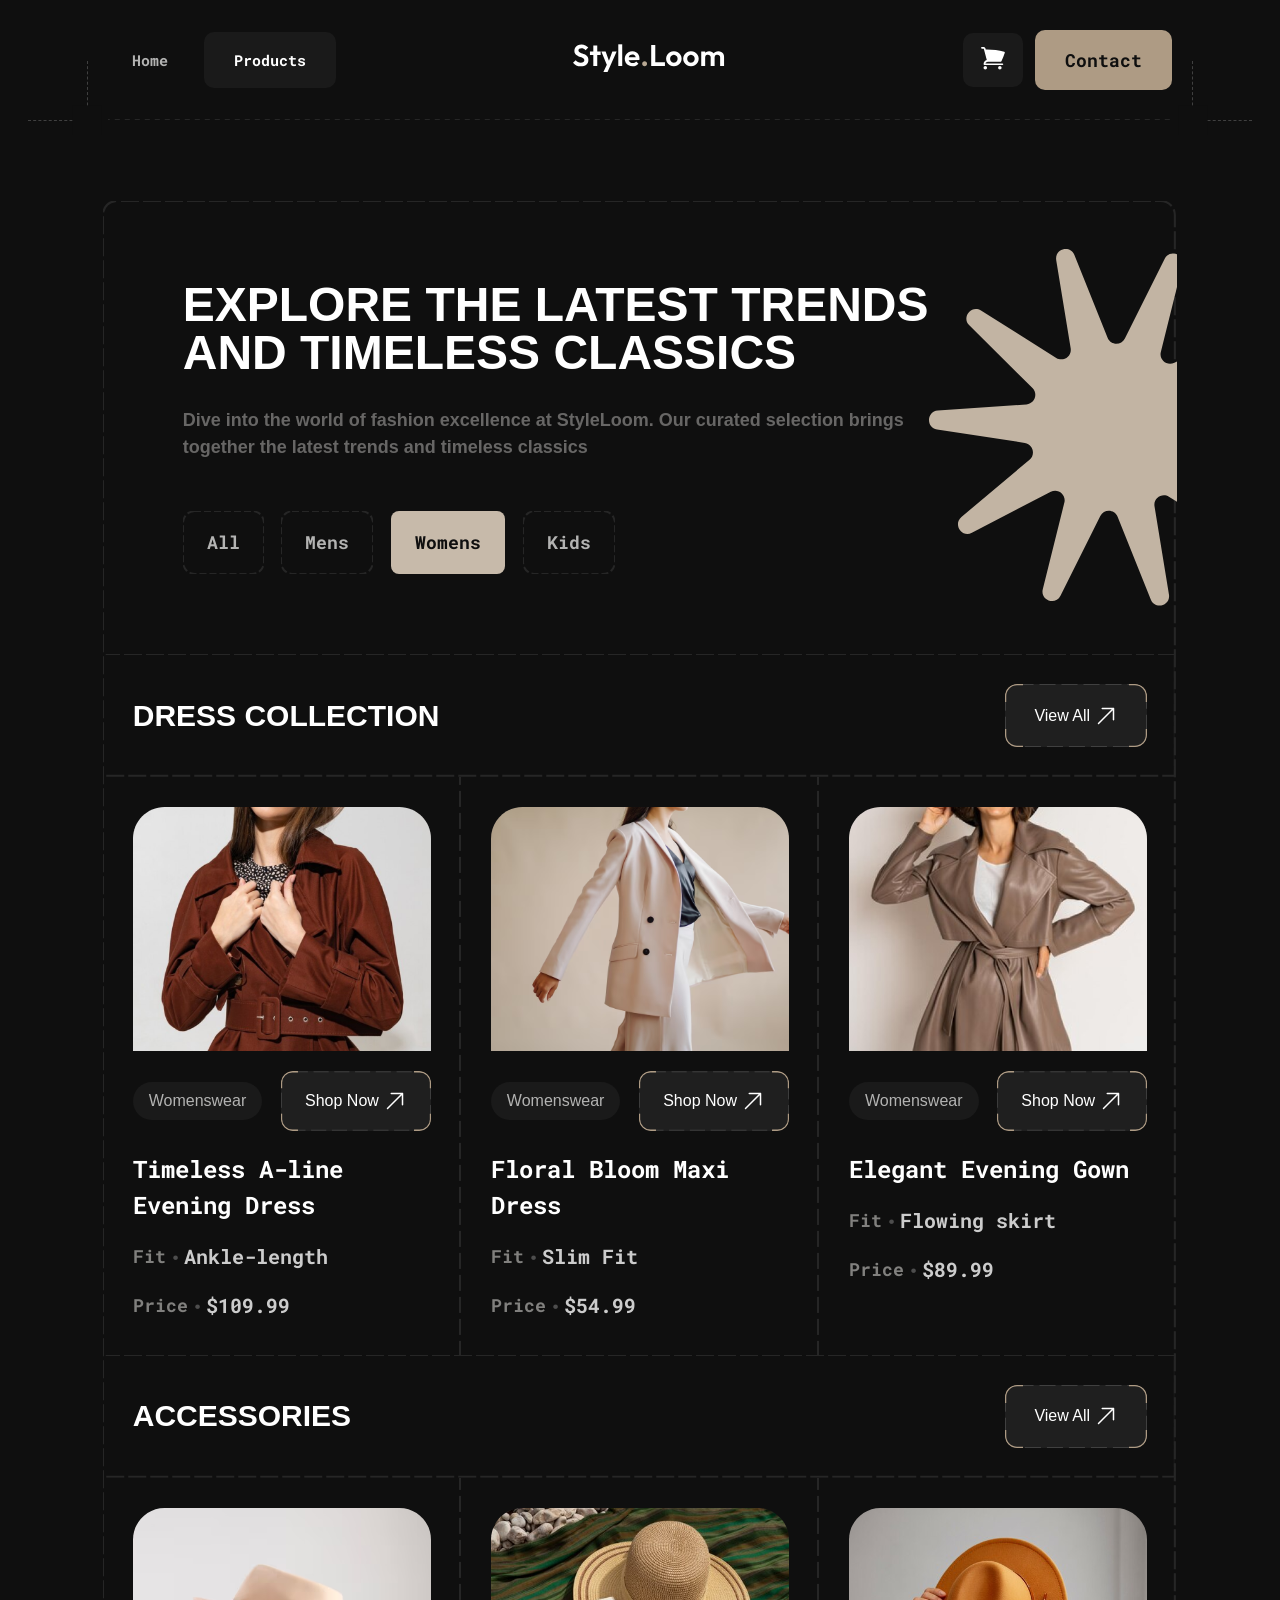
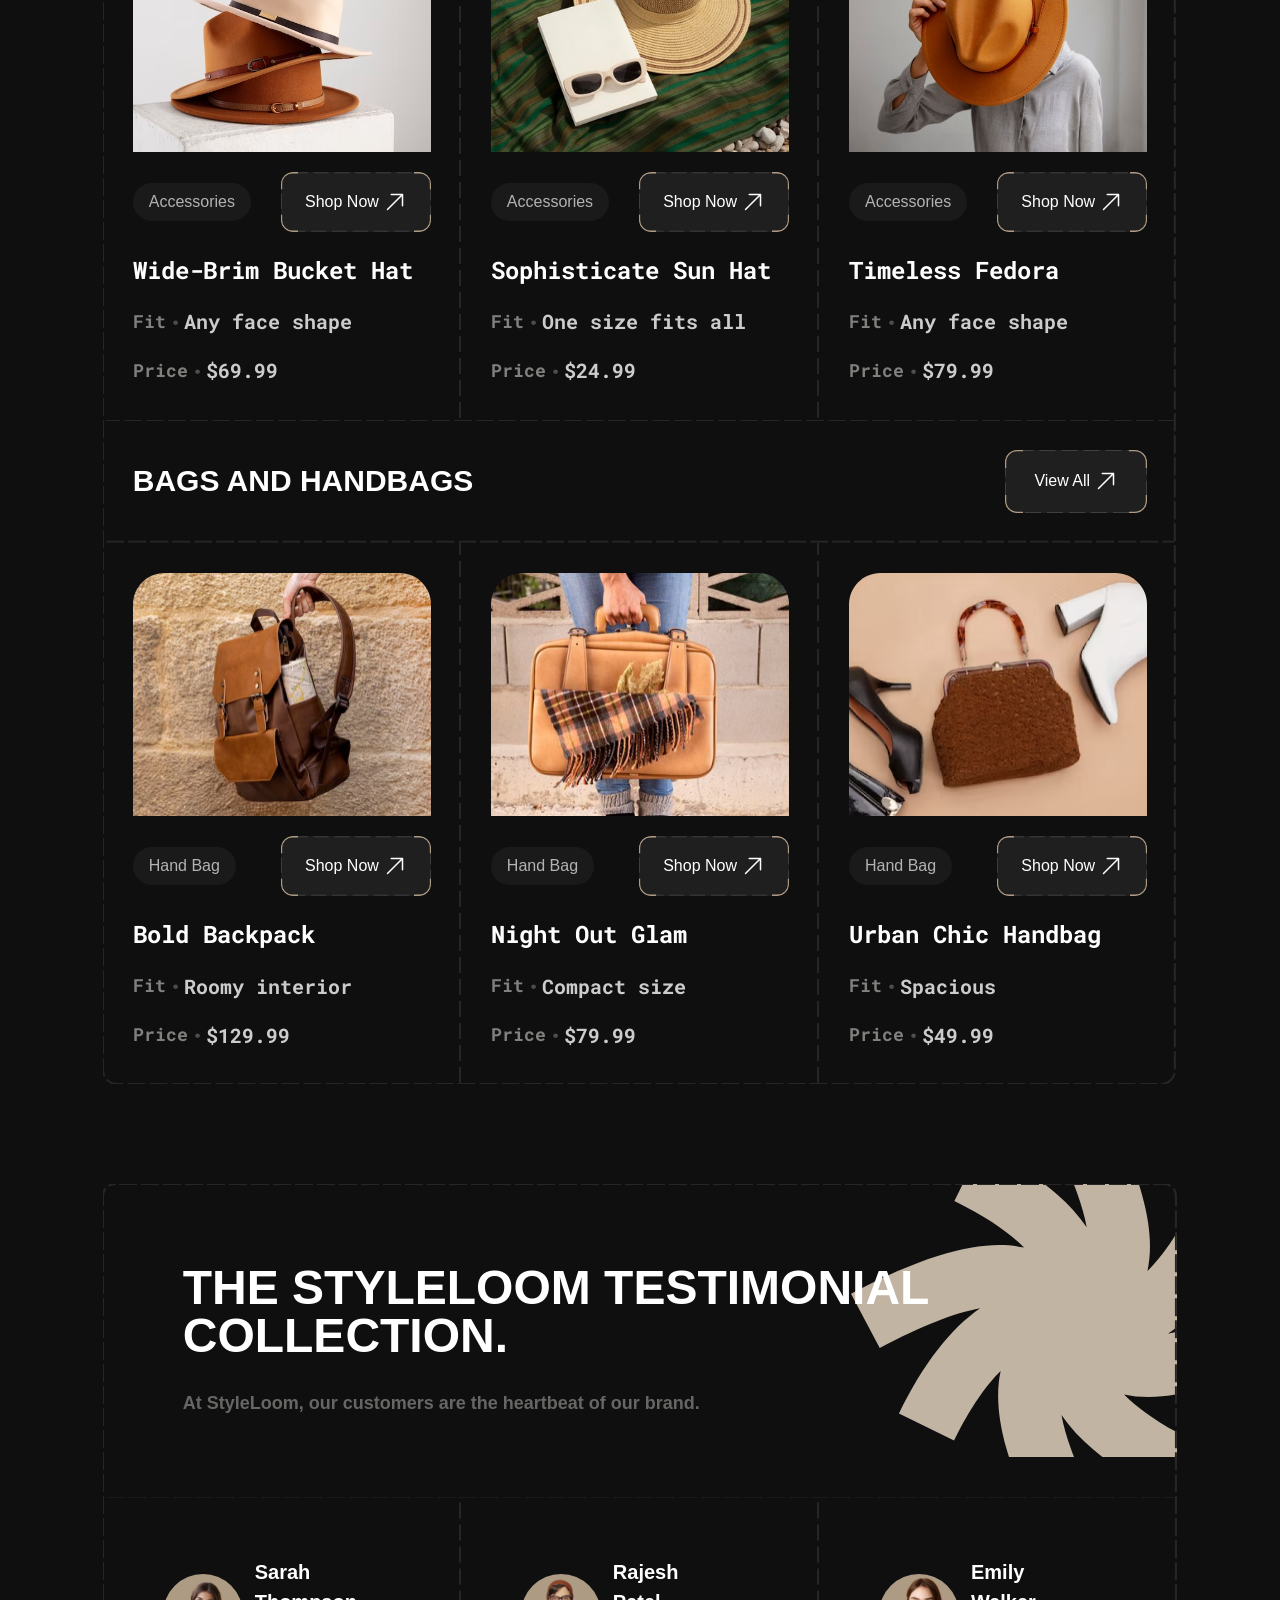
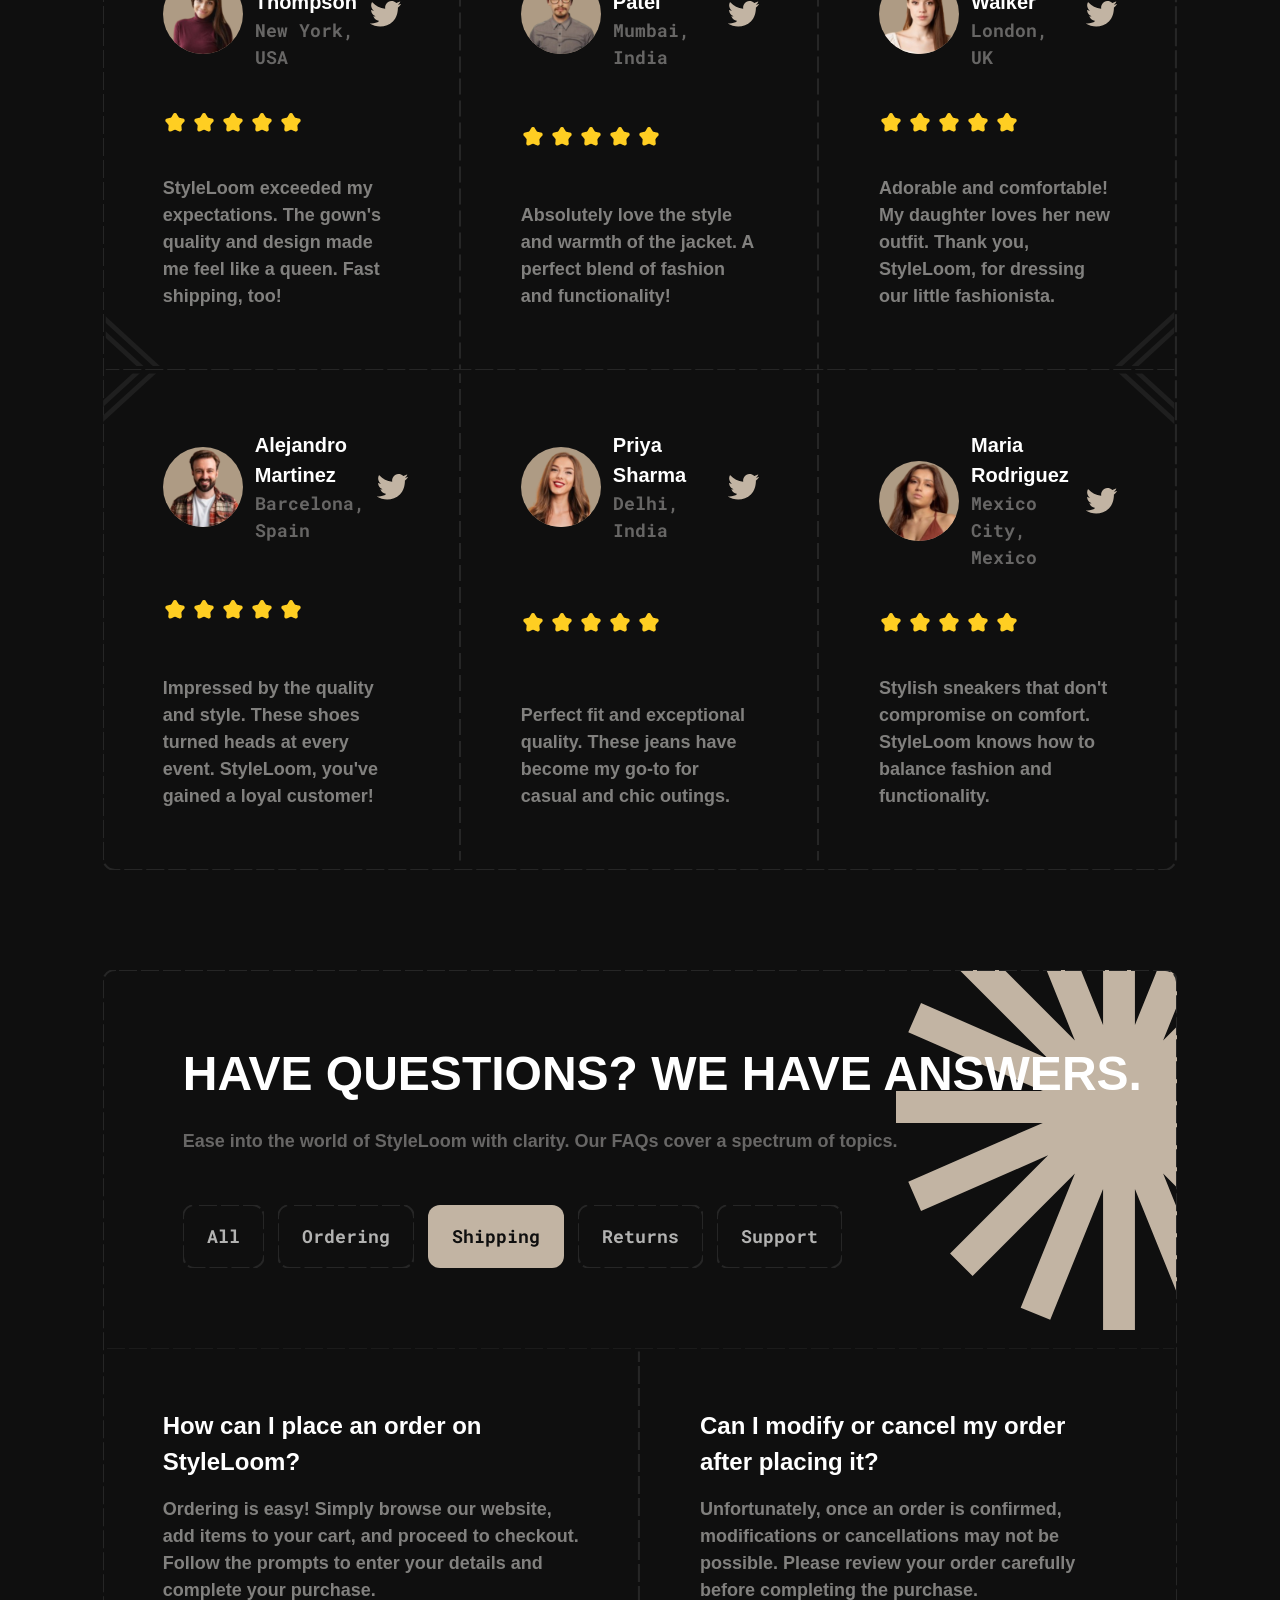
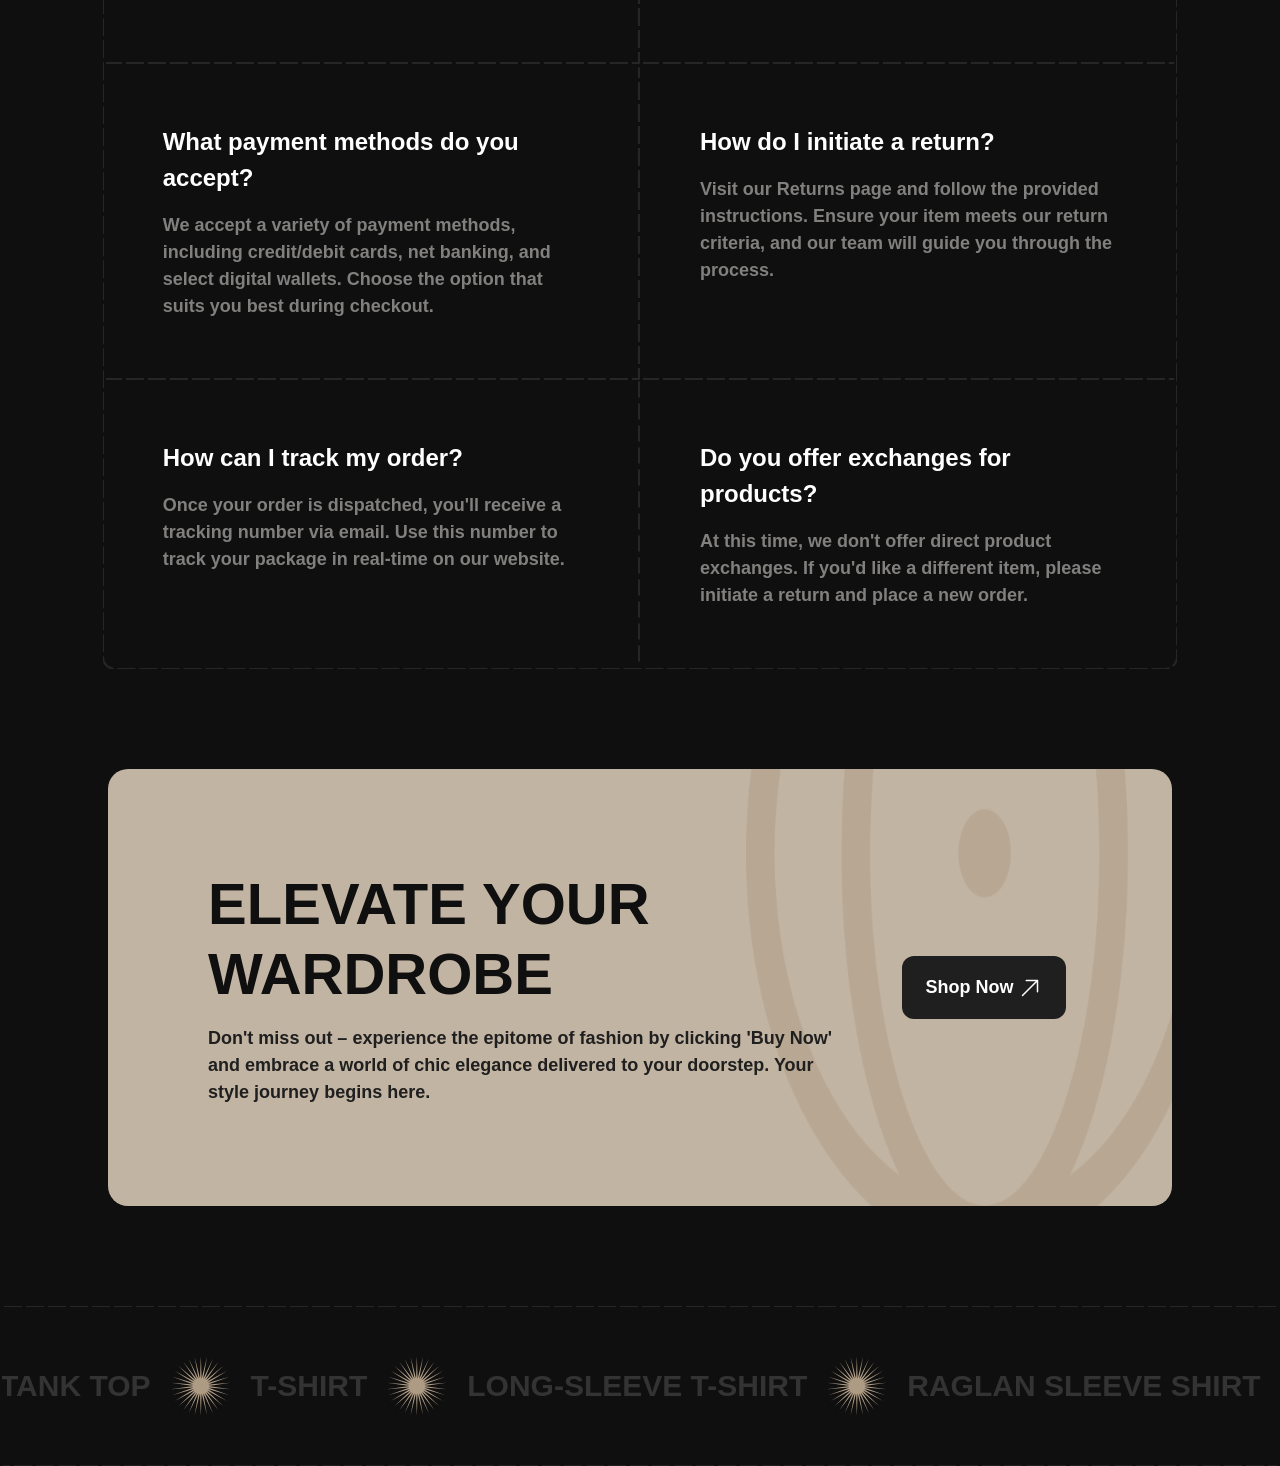
==== commit 88898cae: "Products-Page" ====
--- a/Products-Page/index.html
+++ b/Products-Page/index.html
@@ -16,6 +16,8 @@
     <link rel="stylesheet" href="/Products-Page/Foder-css/Action-Mobile.css">
     <link rel="stylesheet" href="/Products-Page/Foder-css/StyleLoom.css">
     <link rel="stylesheet" href="/Products-Page/Foder-css/Questions.css">
+    <link rel="stylesheet" href="/Products-Page/Foder-css/Elevate.css">
+    <link rel="stylesheet" href="/Products-Page/Foder-css/Text-scrolling.css">
 </head>
 <body>
 <header>
@@ -939,7 +941,7 @@
 
 
                 </div> <!--End StyleLomm-Container-List-items-->
-                <a href="#" id="View-All">
+                <a href="#" class="View-All">
                     <span>View All</span>
                     <img src="icons/Dress-Collection/Arrow-Drop.svg" alt="Arrow Drop">
                 </a>
@@ -1064,24 +1066,28 @@
             <div class="Questions-List">
                 <div class="Questions-List-Title Border-Right-Bottom">
                     <p>How can I place an order on StyleLoom?</p>
-                    <p>Ordering is easy! Simply browse our website, add items to your cart, and proceed to checkout. Follow the prompts to enter your details and complete your purchase.</p>
+                    <p>Ordering is easy! Simply browse our website, add items to your cart, and proceed to checkout.
+                        Follow the prompts to enter your details and complete your purchase.</p>
                 </div> <!--End Questions-List-Title-->
 
-                <div class="Questions-List-Title Border-Bottom">
+                <div class="Questions-List-Title Border-Bottom Questions-Mobile">
                     <p>Can I modify or cancel my order after placing it?</p>
-                    <p>Unfortunately, once an order is confirmed, modifications or cancellations may not be possible. Please review your order carefully before completing the purchase.</p>
+                    <p>Unfortunately, once an order is confirmed, modifications or cancellations may not be possible.
+                        Please review your order carefully before completing the purchase.</p>
                 </div> <!--End Questions-List-Title-->
             </div>
 
             <div class="Questions-List">
                 <div class="Questions-List-Title Border-Right-Bottom">
                     <p>What payment methods do you accept?</p>
-                    <p>We accept a variety of payment methods, including credit/debit cards, net banking, and select digital wallets. Choose the option that suits you best during checkout.</p>
+                    <p>We accept a variety of payment methods, including credit/debit cards, net banking, and select
+                        digital wallets. Choose the option that suits you best during checkout.</p>
                 </div> <!--End Questions-List-Title-->
 
-                <div class="Questions-List-Title Border-Bottom">
+                <div class="Questions-List-Title Border-Bottom Questions-Mobile">
                     <p>How do I initiate a return?</p>
-                    <p>Visit our Returns page and follow the provided instructions. Ensure your item meets our return criteria, and our team will guide you through the process.</p>
+                    <p>Visit our Returns page and follow the provided instructions. Ensure your item meets our return
+                        criteria, and our team will guide you through the process.</p>
                 </div> <!--End Questions-List-Title-->
             </div>
 
@@ -1089,18 +1095,78 @@
             <div class="Questions-List">
                 <div class="Questions-List-Title Border-Right">
                     <p>How can I track my order?</p>
-                    <p>Once your order is dispatched, you'll receive a tracking number via email. Use this number to track your package in real-time on our website.</p>
+                    <p>Once your order is dispatched, you'll receive a tracking number via email. Use this number to
+                        track your package in real-time on our website.</p>
                 </div> <!--End Questions-List-Title-->
 
-                <div class="Questions-List-Title">
+                <div class="Questions-List-Title Questions-Mobile">
                     <p>Do you offer exchanges for products?</p>
-                    <p>At this time, we don't offer direct product exchanges. If you'd like a different item, please initiate a return and place a new order.</p>
+                    <p>At this time, we don't offer direct product exchanges. If you'd like a different item, please
+                        initiate a return and place a new order.</p>
                 </div> <!--End Questions-List-Title-->
             </div>
+
+            <a href="#" class="View-All">
+                <span>View All</span>
+                <img src="icons/Dress-Collection/Arrow-Drop.svg" alt="Arrow Drop">
+            </a>
         </div>
 
     </div> <!--End Container Questions-->
 
+
+    <div class="Container-Elevate">
+
+        <div class="Elevate-Title">
+            <h2>elevate your wardrobe</h2>
+            <p>Don't miss out – experience the epitome of fashion by clicking 'Buy Now' and embrace a world of chic
+                elegance delivered to your doorstep. Your style journey begins here.</p>
+        </div>
+
+        <a href="#" class="Elevate-Button">
+            <p>Shop Now</p>
+            <img src="icons/Dress-Collection/Arrow-Top.svg" alt="Arrow top">
+        </a>
+
+        <img id="image-Elevate" src="images/Elevate.png" alt="Rectangle 1"/>
+    </div> <!--End Container-Elevate -->
+
+
+    <div class="stock-ticker">
+        <ul>
+            <li class="Content"><p>Tank Top</p></li>
+            <li class="Content"><img src="/Products-Page/icons/Sun.svg" alt="Sun"></li>
+            <li class="Content"><p>T-Shirt</p></li>
+            <li class="Content"><img src="/Products-Page/icons/Sun.svg" alt="Sun"></li>
+            <li class="Content"><p>Long-Sleeve T-Shirt</p></li>
+            <li class="Content"><img src="/Products-Page/icons/Sun.svg" alt="Sun"></li>
+            <li class="Content"><p>Raglan Sleeve Shirt</p></li>
+            <li class="Content"><img src="/Products-Page/icons/Sun.svg" alt="Sun"></li>
+            <li class="Content"><p>Crop Top</p></li>
+            <li class="Content"><img src="/Products-Page/icons/Sun.svg" alt="Sun"></li>
+            <li class="Content"><p>V-Neck Shirt</p></li>
+            <li class="Content"><img src="/Products-Page/icons/Sun.svg" alt="Sun"></li>
+            <li class="Content"><p>Muscle Shirt</p></li>
+            <li class="Content"><img src="/Products-Page/icons/Sun.svg" alt="Sun"></li>
+        </ul>
+
+        <ul aria-hidden="true">
+            <li class="Content"><p>Tank Top</p></li>
+            <li class="Content"><img src="/Products-Page/icons/Sun.svg" alt="Sun"></li>
+            <li class="Content"><p>T-Shirt</p></li>
+            <li class="Content"><img src="/Products-Page/icons/Sun.svg" alt="Sun"></li>
+            <li class="Content"><p>Long-Sleeve T-Shirt</p></li>
+            <li class="Content"><img src="/Products-Page/icons/Sun.svg" alt="Sun"></li>
+            <li class="Content"><p>Raglan Sleeve Shirt</p></li>
+            <li class="Content"><img src="/Products-Page/icons/Sun.svg" alt="Sun"></li>
+            <li class="Content"><p>Crop Top</p></li>
+            <li class="Content"><img src="/Products-Page/icons/Sun.svg" alt="Sun"></li>
+            <li class="Content"><p>V-Neck Shirt</p></li>
+            <li class="Content"><img src="/Products-Page/icons/Sun.svg" alt="Sun"></li>
+            <li class="Content"><p>Muscle Shirt</p></li>
+            <li class="Content"><img src="/Products-Page/icons/Sun.svg" alt="Sun"></li>
+        </ul>
+    </div>
 </main>
 </body>
 </html>
--- a/Products-Page/Foder-css/style.css
+++ b/Products-Page/Foder-css/style.css
@@ -12,6 +12,7 @@
     margin-top: 101px;
     Background-color: #0F0F0F;
     position: relative;
+    overflow-x: hidden;
 }
 
 main{
--- a/Products-Page/Foder-css/StyleLoom.css
+++ b/Products-Page/Foder-css/StyleLoom.css
@@ -130,6 +130,9 @@
     top: 0;
 }
 
+.View-All{
+    display: none;
+}
 #Decor-Four{
     position: absolute;
     right: 0;
@@ -228,13 +231,16 @@
 
     }
 
+    .View-All{
+        display: none;
+    }
+
 }
 
 @media screen and (max-width: 768px){
     .Container-StyleLoom{
         width: 100%;
         margin-top: 50px;
-
     }
 
     .StyleLoom-Container-List-Two,
@@ -269,10 +275,11 @@
     .StyleLoom-Container-List-items{
         width: 100%;
         background-image: url("data:image/svg+xml,%3csvg width='100%25' height='100%25' xmlns='http://www.w3.org/2000/svg'%3e%3crect width='100%25' height='1000%25' fill='none' rx='0' ry='0' stroke='%23262626' stroke-width='2' stroke-dasharray='16%2c6' stroke-dashoffset='83' stroke-linecap='square'/%3e%3c/svg%3e");
-        clip-path: inset( 0 5px 0 0 );
-
-    }
-    #View-All{
+        clip-path: inset( 0 0 0 0 );
+        padding: 30px;
+
+    }
+    .View-All{
         gap: 10px;
         padding: 30px 20px;
         width: 100%;
@@ -293,6 +300,10 @@
 
     }
 
+    .Border-Right{
+       background-image: none;
+    }
+
     .Location > p:nth-of-type(1){
         font-size: 16px;
     }
--- a/Products-Page/Foder-css/Questions.css
+++ b/Products-Page/Foder-css/Questions.css
@@ -96,12 +96,12 @@
 
 .Border-Right-Bottom{
     clip-path: inset(3px 0 0 3px);
-    background-image: url("data:image/svg+xml,%3csvg width='100%25' height='100%25' xmlns='http://www.w3.org/2000/svg'%3e%3crect width='100%25' height='100%25' fill='none' rx='0' ry='0' stroke='%23262626' stroke-width='2' stroke-dasharray='16%2c6' stroke-dashoffset='83' stroke-linecap='square'/%3e%3c/svg%3e");
+    background-image: url("data:image/svg+xml,%3csvg width='100%25' height='100%25' xmlns='http://www.w3.org/2000/svg'%3e%3crect width='99.8%25' height='99.7%25' fill='none' rx='0' ry='0' stroke='%23262626' stroke-width='2' stroke-dasharray='16%2c6' stroke-dashoffset='83' stroke-linecap='square'/%3e%3c/svg%3e");
 }
 
 .Border-Bottom{
     clip-path: inset(3px 3px 0 3px);
-    background-image: url("data:image/svg+xml,%3csvg width='100%25' height='100%25' xmlns='http://www.w3.org/2000/svg'%3e%3crect width='100%25' height='100%25' fill='none' rx='0' ry='0' stroke='%23262626' stroke-width='2' stroke-dasharray='16%2c6' stroke-dashoffset='83' stroke-linecap='square'/%3e%3c/svg%3e");
+    background-image: url("data:image/svg+xml,%3csvg width='100%25' height='100%25' xmlns='http://www.w3.org/2000/svg'%3e%3crect width='99.8%25' height='99.7%25' fill='none' rx='0' ry='0' stroke='%23262626' stroke-width='2' stroke-dasharray='16%2c6' stroke-dashoffset='83' stroke-linecap='square'/%3e%3c/svg%3e");
 }
 
 .Questions-List-Title > p:first-of-type{
@@ -126,6 +126,7 @@
             display: flex;
             flex-direction: column;
             width: 100% ;
+            margin-top: 80px;
         }
     .Question-Title{
         display: flex;
@@ -137,6 +138,93 @@
         font-size: 38px;
 
     }
-
+    .Question-Title > p{
+        font-size: 16px;
+    }
+
+    .Category-Question a{
+        font-size: 14px;
+        padding: 14px 20px;
+    }
+
+    .Container-Question-Title > img{
+        width: auto;
+    }
+
+    .Questions-List-Title{
+        padding: 40px;
+    }
+
+    .Questions-List-Title > p:first-of-type{
+            font-size: 20px;
+    }
+
+    .Questions-List-Title > p:nth-of-type(2){
+        font-size: 16px;
+    }
+
+}
+
+@media screen and (max-width: 768px){
+
+    .Container-Questions{
+     margin-top: 50px;
+    }
+    .Container-Question-Title{
+        padding: 30px 20px;
+        margin: 0 auto;
+        gap: 30px;
+    }
+
+    .Question-Title > h2{
+        font-size: 28px;
+    }
+
+    .Question-Title > p{
+        font-size: 14px;
+    }
+
+    .Category-Question{
+        gap: 10px;
+        display: flex;
+        overflow-x: auto;
+        white-space: nowrap;
+        flex-wrap: nowrap;
+        scrollbar-width: none;
+        -ms-overflow-style: none;
+
+
+    }
+
+    .Category-Question::-webkit-scrollbar {
+        display: none;
+    }
+
+    .Category-Question a{
+        padding: 14px 20px;
+        font-size: 14px;
+        border-radius: 8px;
+        white-space: nowrap;
+    }
+
+    .Container-Question-Title > img{
+        display: none;
+    }
+
+    .Questions-Mobile{
+        display: none;
+    }
+
+    .Questions-List-Title{
+        width: 100%;
+    }
+
+    .Questions-List-Title > p:first-of-type{
+        font-size: 18px;
+    }
+
+    .Questions-List-Title > p:nth-of-type(2){
+        font-size: 14px;
+    }
 
 }
--- a/Products-Page/Foder-css/Elevate.css
+++ b/Products-Page/Foder-css/Elevate.css
@@ -0,0 +1,75 @@
+.Container-Elevate{
+    margin: 0 auto;
+    border-radius: 20px;
+    display: flex;
+    flex-direction: row;
+    gap: 150px;
+    position: relative;
+    width: 99%;
+    top: 100px;
+
+    background-color: #C2B4A3;
+    justify-content: space-between;
+    align-items: center;
+}
+
+.Elevate-Title{
+    padding: 100px 0 100px 100px;
+    gap:16px;
+    display: flex;
+    flex-direction: column;
+    position: relative;
+    z-index: 1;
+    max-width: 75%;
+}
+
+.Elevate-Title > h2{
+    font-weight: 700;
+    font-size: 58px;
+    line-height: 120%;
+    text-transform: uppercase;
+    color: #0F0F0F;
+
+}
+
+.Elevate-Title > p{
+    font-weight: 700;
+    font-size: 18px;
+    line-height: 150%;
+    color: #1F1F1F;
+}
+
+.Elevate-Button{
+    display: flex;
+    justify-content: center;
+    align-items: center;
+    gap: 4px;
+    padding: 18px 24px;
+    background-color: #1F1F1F;
+    border-radius: 12px;
+    position: relative;
+    z-index: 1;
+    right: 10%;
+
+
+}
+
+.Elevate-Button > p{
+    color:#FFFFFF;
+    font-weight: 700;
+    font-size: 18px;
+    line-height: 150%;
+    white-space: nowrap;
+
+
+}
+
+#image-Elevate{
+    position: absolute;
+    right: 0;
+    height: 100%;
+    max-width: 40%;
+}
+
+
+
--- a/Products-Page/Foder-css/Text-scrolling.css
+++ b/Products-Page/Foder-css/Text-scrolling.css
@@ -0,0 +1,78 @@
+
+
+.stock-ticker{
+    position: absolute;
+    right: 0;
+    display: flex;
+    flex-direction: row;
+    padding: 50px 0;
+    align-items: center;
+    z-index: 1;
+    clip-path: inset( 0 3px 0 3px );
+    background-image: url("data:image/svg+xml,%3csvg width='100%25' height='100%25' xmlns='http://www.w3.org/2000/svg'%3e%3crect width='100%25' height='100%25' fill='none' rx='0' ry='0' stroke='%23262626' stroke-width='2' stroke-dasharray='16%2c6' stroke-dashoffset='83' stroke-linecap='square'/%3e%3c/svg%3e");
+    width: 100vw;
+    margin-top: 200px;
+    left: 50%;
+    transform: translateX(-50%);
+    overflow: hidden;
+}
+
+.Content{
+    display: flex;
+    flex-direction: row;
+    gap: 16px;
+    align-items: center;
+    justify-content: center;
+}
+
+.Content > p{
+    font-weight: 700;
+    font-size: 30px;
+    line-height: 120%;
+    text-transform: uppercase;
+    color: #333333;
+    white-space: nowrap;
+
+}
+
+
+:root {
+    --gap: 20px;
+    --duration: 25s;
+}
+
+.stock-ticker {
+    position: absolute;
+    left: 50%;
+    transform: translateX(-50%);
+    width: 100vw;
+    display: flex;
+    overflow: hidden;
+    padding: 50px 0;
+    user-select: none;
+    gap: var(--gap);
+}
+
+.stock-ticker ul {
+    list-style: none;
+    flex-shrink: 0;
+    min-width: 100%;
+    display: flex;
+    align-items: center;
+    gap: var(--gap);
+    animation: scroll var(--duration) linear infinite;
+    will-change: transform;
+}
+
+@keyframes scroll {
+    from {
+        transform: translateX(0);
+    }
+    to {
+        transform: translateX(calc(-100% - var(--gap)));
+    }
+}
+
+.stock-ticker:hover ul{
+    animation-play-state: paused;
+}
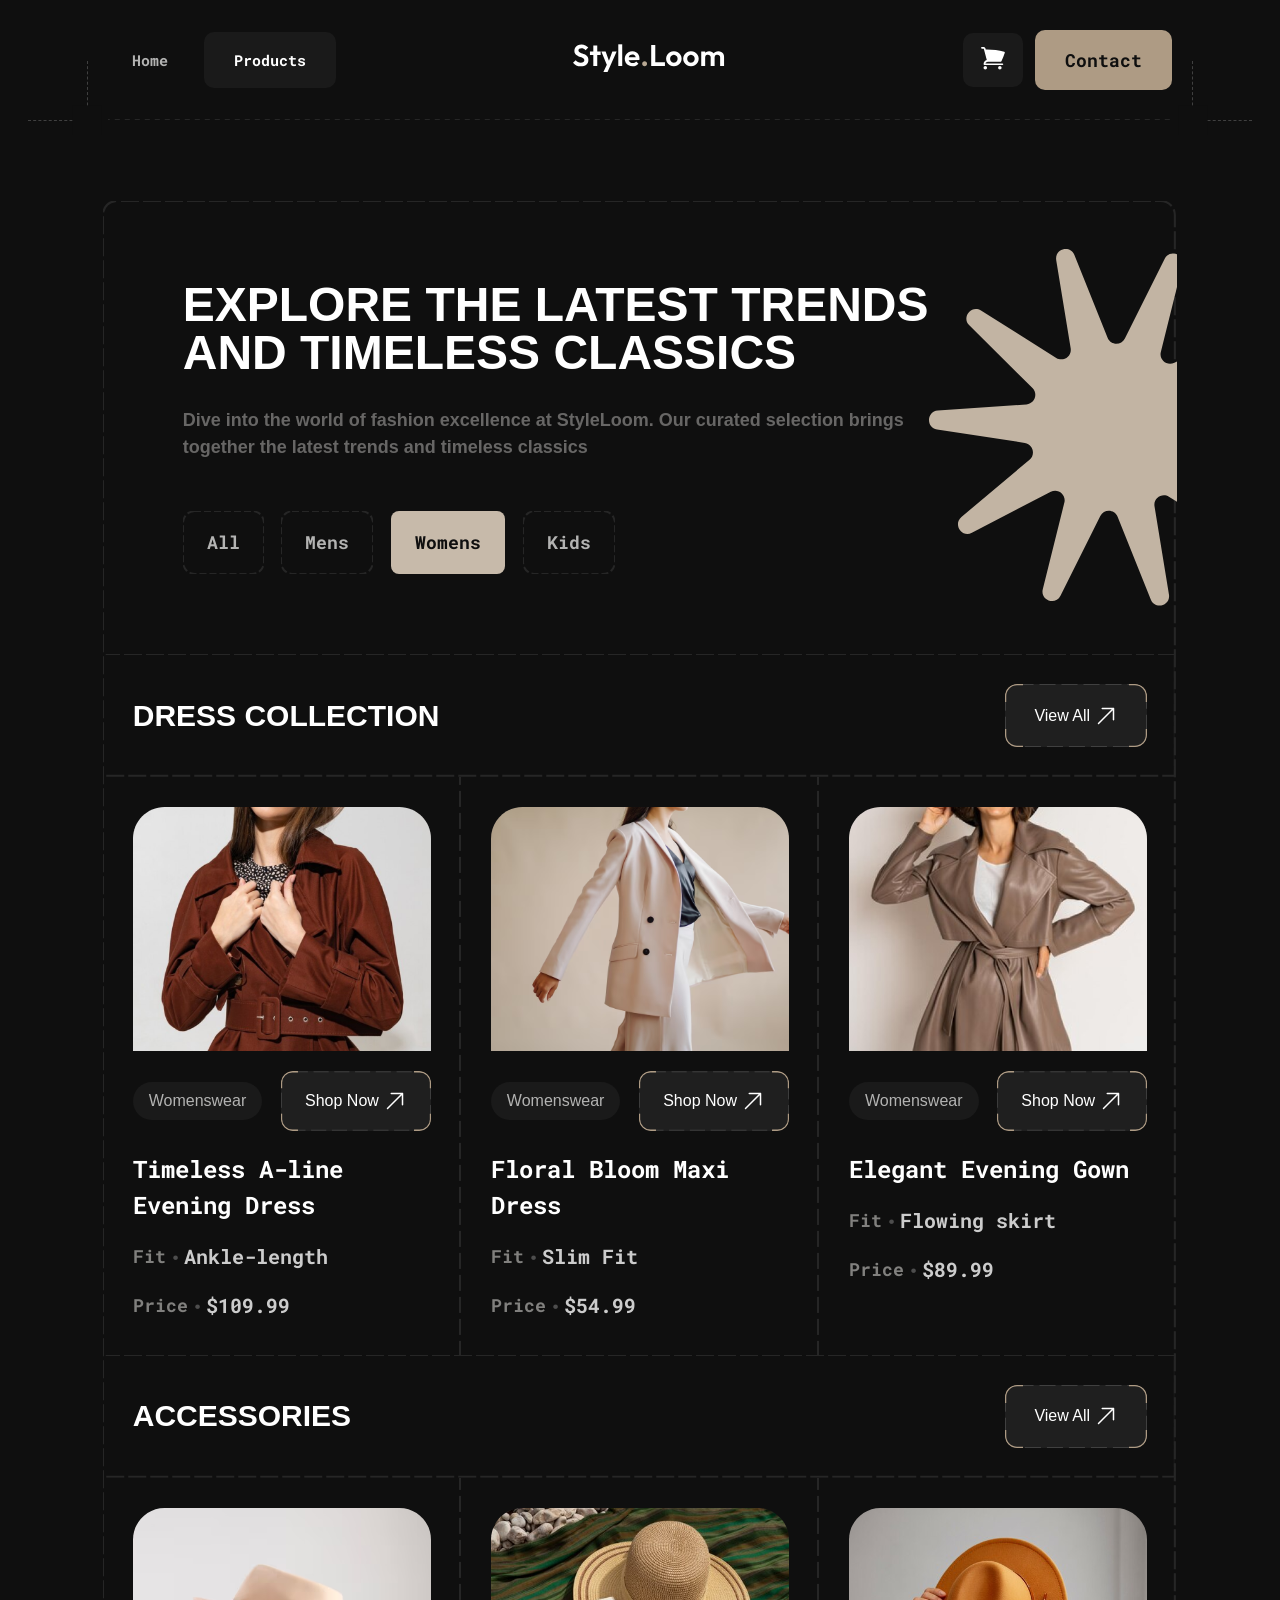
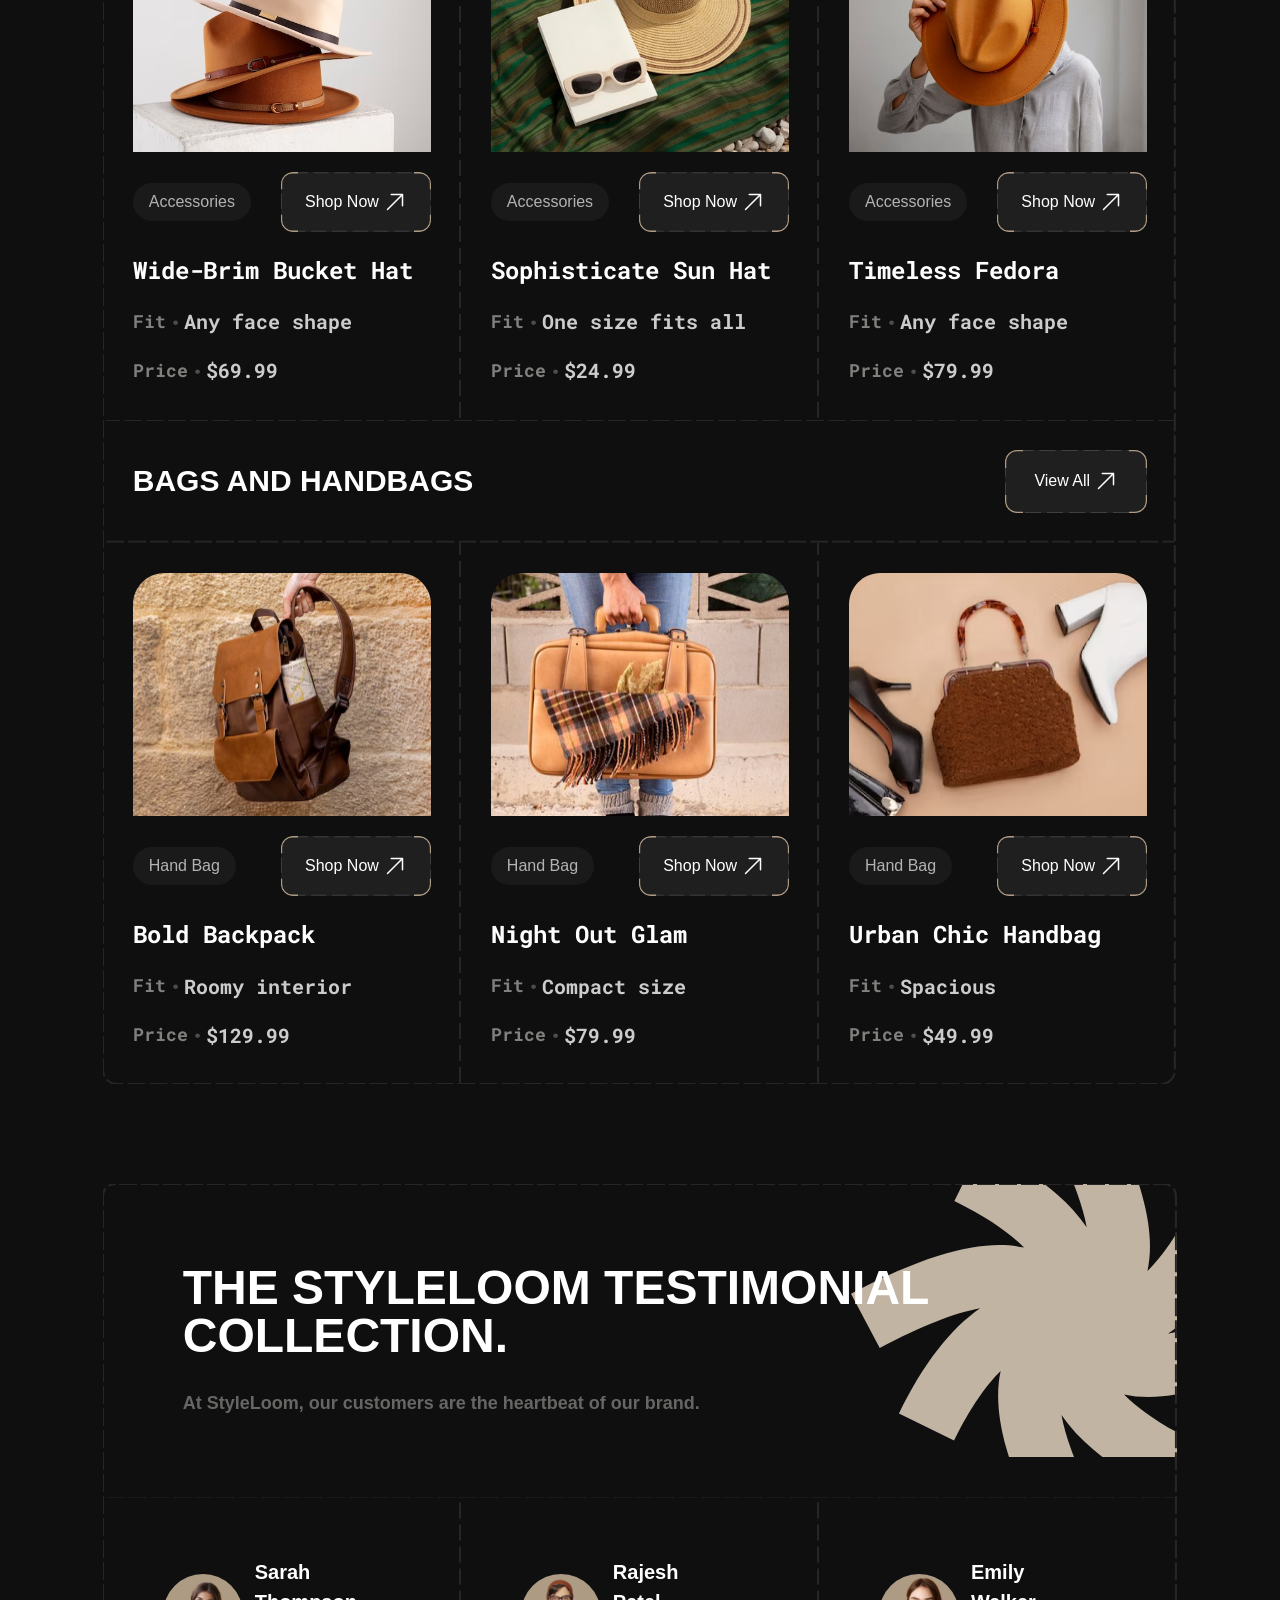
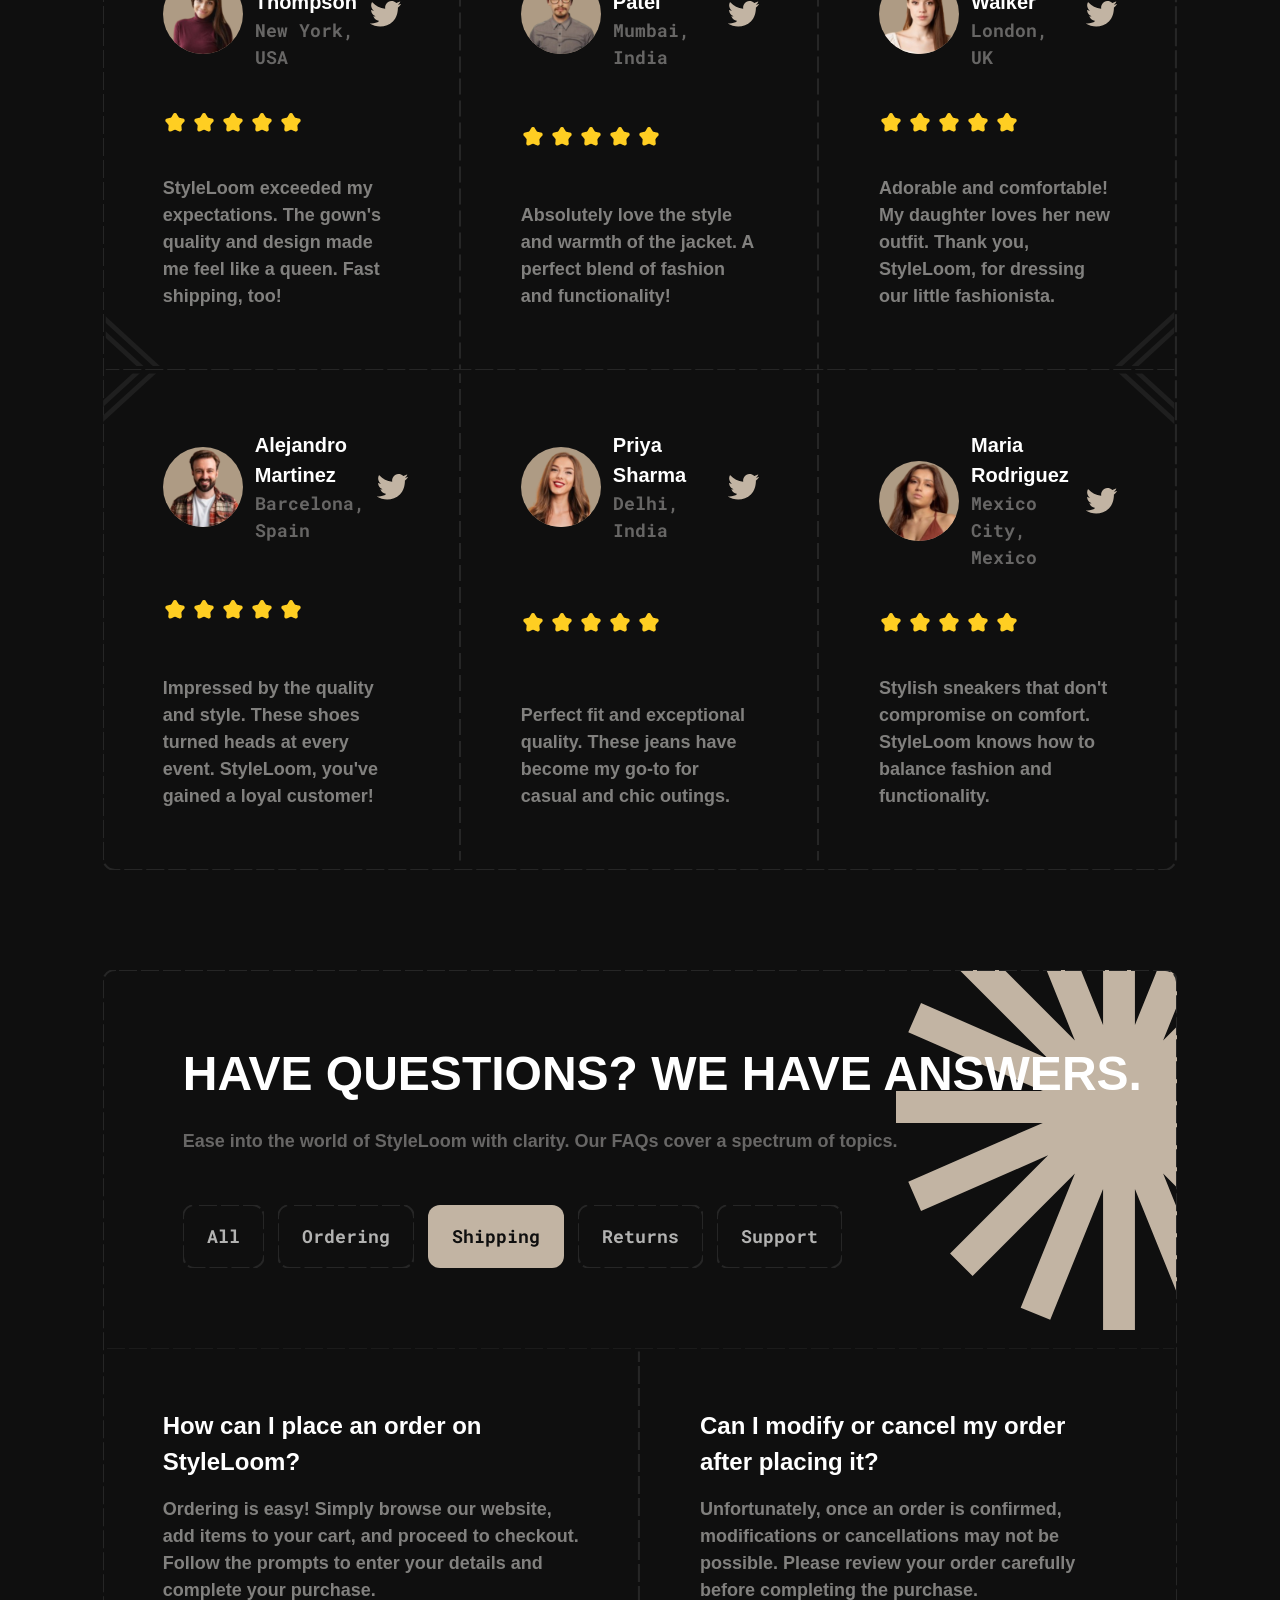
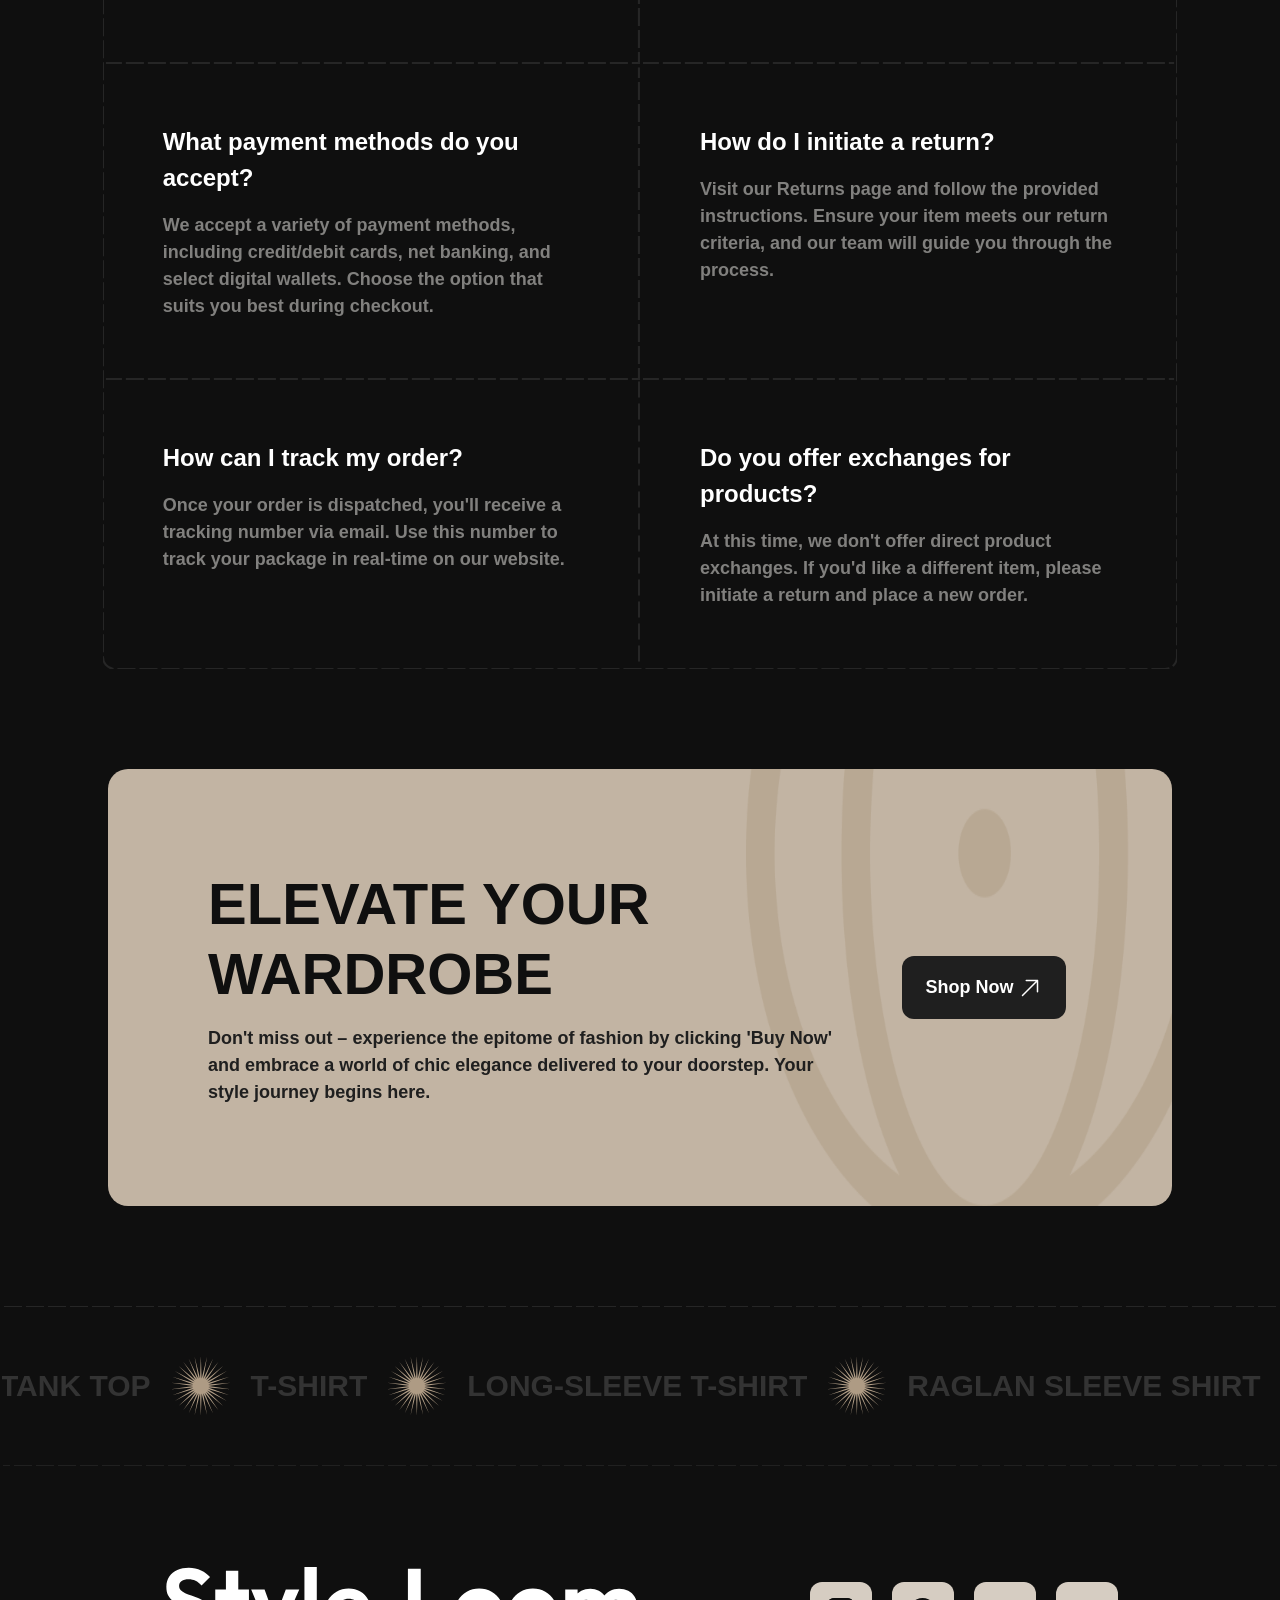
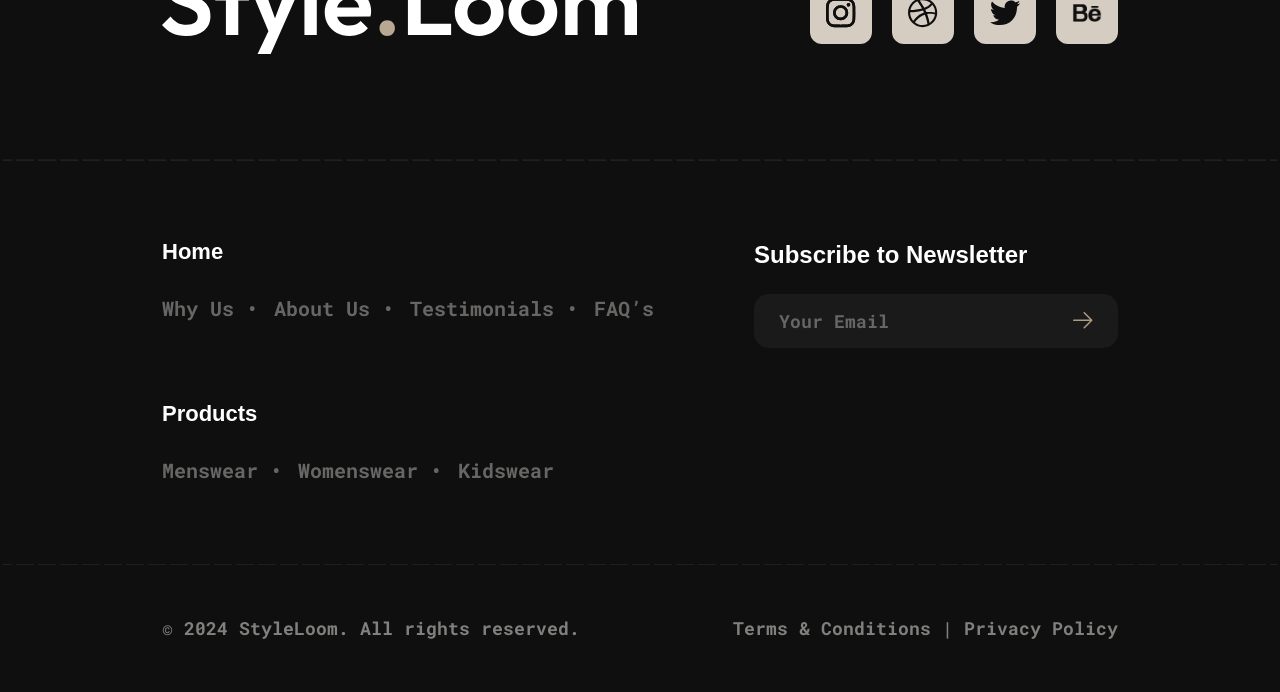
==== commit 0e153faf: "Products-Page" ====
--- a/Products-Page/index.html
+++ b/Products-Page/index.html
@@ -18,6 +18,8 @@
     <link rel="stylesheet" href="/Products-Page/Foder-css/Questions.css">
     <link rel="stylesheet" href="/Products-Page/Foder-css/Elevate.css">
     <link rel="stylesheet" href="/Products-Page/Foder-css/Text-scrolling.css">
+    <link rel="stylesheet" href="/Products-Page/Foder-css/Social-Media.css">
+    <link rel="stylesheet" href="/Products-Page/Foder-css/Footer.css">
 </head>
 <body>
 <header>
@@ -1121,6 +1123,10 @@
             <h2>elevate your wardrobe</h2>
             <p>Don't miss out – experience the epitome of fashion by clicking 'Buy Now' and embrace a world of chic
                 elegance delivered to your doorstep. Your style journey begins here.</p>
+            <a href="#" class="Elevate-Button-Mobile">
+                <p>Shop Now</p>
+                <img src="icons/Dress-Collection/Arrow-Top.svg" alt="Arrow top">
+            </a>
         </div>
 
         <a href="#" class="Elevate-Button">
@@ -1166,7 +1172,83 @@
             <li class="Content"><p>Muscle Shirt</p></li>
             <li class="Content"><img src="/Products-Page/icons/Sun.svg" alt="Sun"></li>
         </ul>
+    </div> <!-- End stock-ticker-->
+
+    <div class="Container-Media">
+        <div class="Container-Social-Media">
+
+
+            <div class="Social-Media-Logo">
+                <a href="#"><img src="icons/Header/Logo.svg" alt="Logo"></a>
+            </div>
+
+            <div class="Social-Media-icon">
+                <a href="#">
+                    <img src="icons/Social-Media/Intagram.svg" alt="Instagram">
+                </a>
+
+                <a href="#">
+                    <img src="icons/Social-Media/Dribbble.svg" alt="Dribbble">
+                </a>
+
+                <a href="#">
+                    <img src="icons/Social-Media/Telagram.svg" alt="Telegram">
+                </a>
+
+                <a href="#">
+                    <img src="icons/Social-Media/Be.png" alt="Be">
+                </a>
+            </div>
+
+        </div> <!--End Container-Social-Media-->
+
+        <div class="Container-Media-Bottom">
+            <div class="Container-Home-Footer">
+                <div class="Home-Footer">
+                    <p>Home</p>
+                    <ul>
+                        <li>Why Us &bull;</li>
+                        <li>About Us &bull;</li>
+                        <li>Testimonials &bull;</li>
+                        <li>FAQ’s</li>
+                    </ul>
+                </div>
+
+                <div class="Home-Footer">
+                    <p>Products</p>
+                    <ul>
+                        <li>Menswear &bull;</li>
+                        <li>Womenswear &bull;</li>
+                        <li>Kidswear</li>
+                    </ul>
+                </div>
+            </div> <!--End Container-Home-Footer-->
+
+            <div class="newsletter-container">
+                <h3>Subscribe to Newsletter</h3>
+                <div class="email-input-wrapper">
+                    <input type="email" placeholder="Your Email"/>
+                    <button type="submit" class="arrow-submit">
+                        <svg width="20" height="17" viewBox="0 0 20 17" fill="none" xmlns="http://www.w3.org/2000/svg">
+                            <path d="M11.25 0.75L18.75 8.25M18.75 8.25L11.25 15.75M18.75 8.25H0.75" stroke="#AE9B84"
+                                  stroke-width="1.5" stroke-linecap="round" stroke-linejoin="round"/>
+                        </svg>
+                    </button>
+                </div>
+            </div>
+        </div>
+    </div> <!--End Container-Media-->
+
+</main>
+
+<footer>
+    <p>© 2024 StyleLoom. All rights reserved.</p>
+
+    <div class="Footer">
+        <p>Terms & Conditions</p>
+        <p>Privacy Policy</p>
+
     </div>
-</main>
+</footer>
 </body>
 </html>
--- a/Products-Page/Foder-css/Elevate.css
+++ b/Products-Page/Foder-css/Elevate.css
@@ -1,12 +1,11 @@
 .Container-Elevate{
-    margin: 0 auto;
+    margin: 100px auto 0 auto;
     border-radius: 20px;
     display: flex;
     flex-direction: row;
     gap: 150px;
     position: relative;
     width: 99%;
-    top: 100px;
 
     background-color: #C2B4A3;
     justify-content: space-between;
@@ -64,6 +63,10 @@
 
 }
 
+.Elevate-Button-Mobile{
+    display: none;
+}
+
 #image-Elevate{
     position: absolute;
     right: 0;
@@ -72,4 +75,75 @@
 }
 
 
+@media screen and (max-width: 992px){
 
+    .Container-Elevate{
+        gap:100px;
+        border-radius: 16px;
+        margin: 80px auto 0 auto;
+    }
+
+    .Elevate-Title{
+        padding: 60px 0 60px 60px;
+        width: 80%;
+    }
+
+    .Elevate-Button-Mobile{
+        display: none;
+    }
+
+    .Elevate-Title > h2{
+        font-size: 48px;
+        width: 100%;
+    }
+
+    .Elevate-Title > p{
+        font-size: 16px;
+    }
+
+    .Elevate-Button > p{
+        font-size: 14px;
+    }
+
+    .Elevate-Button{
+        padding: 14px 20px;
+        border-radius: 8px;
+    }
+}
+
+@media screen and (max-width: 768px){
+    .Container-Elevate{
+        width: 100%;
+        gap: 30px;
+        margin: 50px auto 0 auto;
+    }
+    #image-Elevate{
+        display: none;
+    }
+    .Elevate-Button{
+        display: none;
+    }
+
+    .Elevate-Title{
+        padding: 50px 30px;
+        gap: 20px;
+        width: 100%;
+        max-width: 100%;
+    }
+
+    .Elevate-Button-Mobile{
+        position: relative;
+        bottom: 0;
+        left:0;
+        right: 0;
+        border-radius: 8px;
+        padding: 14px 20px;
+        gap: 2px;
+        display: flex;
+        justify-content: center;
+        align-items: center;
+        background-color: #1F1F1F;
+        margin-top: 10px;
+    }
+
+}
--- a/Products-Page/Foder-css/Text-scrolling.css
+++ b/Products-Page/Foder-css/Text-scrolling.css
@@ -1,7 +1,5 @@
-
-
 .stock-ticker{
-    position: absolute;
+    position: relative;
     right: 0;
     display: flex;
     flex-direction: row;
@@ -11,11 +9,13 @@
     clip-path: inset( 0 3px 0 3px );
     background-image: url("data:image/svg+xml,%3csvg width='100%25' height='100%25' xmlns='http://www.w3.org/2000/svg'%3e%3crect width='100%25' height='100%25' fill='none' rx='0' ry='0' stroke='%23262626' stroke-width='2' stroke-dasharray='16%2c6' stroke-dashoffset='83' stroke-linecap='square'/%3e%3c/svg%3e");
     width: 100vw;
-    margin-top: 200px;
+    margin-top: 100px;
     left: 50%;
     transform: translateX(-50%);
     overflow: hidden;
 }
+
+
 
 .Content{
     display: flex;
@@ -76,3 +76,29 @@
 .stock-ticker:hover ul{
     animation-play-state: paused;
 }
+
+
+@media screen and (max-width: 992px){
+    .stock-ticker{
+        padding: 40px 0;
+        gap: 12px;
+        margin-top: 80px;
+    }
+
+    .Content > p{
+        font-size: 24px;
+    }
+}
+
+@media screen and (max-width: 768px){
+    .stock-ticker{
+        padding: 30px 0;
+        gap: 12px;
+        margin-top: 50px;
+    }
+
+    .Content > p{
+        font-size: 20px;
+    }
+}
+
--- a/Products-Page/Foder-css/Social-Media.css
+++ b/Products-Page/Foder-css/Social-Media.css
@@ -0,0 +1,166 @@
+
+.Container-Media{
+    clear: both;
+    width: 100vw;
+    margin: 260px auto 0 auto;
+    justify-content: space-between;
+    margin-left: calc(-50vw + 50%);
+    margin-right: calc(-50vw + 50%);
+
+}
+
+.Container-Social-Media {
+    display: flex;
+    position: relative;
+    clear: both;
+    width: 100vw;
+    gap: 50px;
+    justify-content: space-between;
+    padding: 100px 162px;
+    margin-left: calc(-50vw + 50%);
+    margin-right: calc(-50vw + 50%);
+    clip-path: inset(3px 3px 0 3px);
+    background-image: url("data:image/svg+xml,%3csvg width='100%25' height='100%25' xmlns='http://www.w3.org/2000/svg'%3e%3crect width='100%25' height='99.8%25' fill='none' rx='0' ry='0' stroke='%23262626' stroke-width='2' stroke-dasharray='16%2c6' stroke-dashoffset='83' stroke-linecap='square'/%3e%3c/svg%3e");
+
+}
+
+.Social-Media-Logo{
+    width: 50%;
+}
+
+.Social-Media-Logo > a > img{
+    width: 100%;
+}
+
+.Social-Media-icon{
+    display: flex;
+    gap: 20px;
+    justify-content: center;
+    align-items: center;
+}
+
+
+.Social-Media-icon > a{
+    background-color: #D6CDC2;
+    padding: 16px 16px 12px 16px;
+    gap: 10px;
+    border-radius: 12px;
+}
+
+.Social-Media-icon > a > img{
+    width: 30px;
+    height: 30px;
+}
+
+.newsletter-container {
+    text-align: left;
+    width: 100%;
+    max-width: 500px; /* Độ rộng form */
+}
+
+.newsletter-container h3 {
+    color: white;
+    font-family: sans-serif;
+    font-size: 24px;
+    margin-bottom: 25px;
+}
+
+.email-input-wrapper {
+    position: relative;
+    display: flex;
+    align-items: center;
+    background: #1a1a1a;
+    border-radius: 15px;
+    padding: 15px 25px;
+}
+
+.email-input-wrapper input {
+    background: transparent;
+    border: none;
+    color: #888;
+    font-family: 'Roboto Mono', Courier, monospace;
+    font-size: 18px;
+    width: 100%;
+    outline: none;
+}
+
+.email-input-wrapper input::placeholder {
+    font-family: 'Roboto Mono', monospace;
+    font-weight: 700;
+    font-size: 18px;
+    line-height: 1.5;
+    letter-spacing: 0;
+
+    color: #676665;
+    opacity: 1;
+}
+
+.arrow-submit {
+    background: transparent;
+    border: none;
+    color: #c2b4a3; /* Màu đồng của mũi tên */
+    cursor: pointer;
+    padding: 0;
+    display: flex;
+    align-items: center;
+}
+
+
+.Container-Media-Bottom{
+    display: flex;
+    position: relative;
+    clear: both;
+    width: 100vw;
+    justify-content: space-between;
+    gap: 100px;
+    padding: 80px 162px;
+    margin-left: calc(-50vw + 50%);
+    margin-right: calc(-50vw + 50%);
+    clip-path: inset(3px 3px 0 3px);
+    background-image: url("data:image/svg+xml,%3csvg width='100%25' height='100%25' xmlns='http://www.w3.org/2000/svg'%3e%3crect width='100%25' height='100%25' fill='none' rx='0' ry='0' stroke='%23262626' stroke-width='2' stroke-dasharray='16%2c6' stroke-dashoffset='83' stroke-linecap='square'/%3e%3c/svg%3e");
+
+}
+
+.Container-Home-Footer{
+    display: flex;
+    justify-content: space-between;
+    align-items: center;
+    flex-direction: row;
+    gap: 80px;
+    flex-wrap: wrap;
+    width:80%;
+}
+
+.Home-Footer{
+    display: flex;
+    flex-direction: column;
+    gap: 30px;
+}
+
+.Home-Footer > p {
+    font-weight: 700;
+    font-size: 22px;
+    line-height: 100%;
+    color: #FFFFFF;
+}
+
+
+.Home-Footer > ul{
+    display: flex;
+    flex-direction: row;
+    gap: 16px;
+    justify-content: space-between;
+}
+
+
+
+.Home-Footer > ul > li{
+    list-style: none;
+    color: #676665;
+    font-family: 'Roboto Mono', monospace;
+    font-weight: 700;
+    font-size: 20px;
+    line-height: 150%;
+    white-space: nowrap;
+
+}
--- a/Products-Page/Foder-css/Footer.css
+++ b/Products-Page/Foder-css/Footer.css
@@ -0,0 +1,44 @@
+footer{
+    display: flex;
+    flex-direction: row;
+    justify-content: space-between;
+    align-items: center;
+    padding: 50px 162px;
+    width: 100%;
+    position: relative;
+    top: 100px;
+
+}
+
+.Footer{
+    display: flex;
+    flex-direction: row;
+    align-items: center;
+    justify-content: center;
+}
+
+.Footer > p:first-of-type::after{
+    content: "|";
+    padding: 0 11px;
+    color: #81807E;
+}
+
+footer > p{
+    color: #81807E;
+    font-family: 'Roboto Mono', monospace;
+    font-weight: 700;
+    font-size: 18px;
+    line-height: 150%;
+}
+
+.Footer > p {
+    color: #81807E;
+    font-family: 'Roboto Mono', monospace;
+    font-weight: 700;
+    font-size: 18px;
+    line-height: 150%;
+}
+
+
+
+
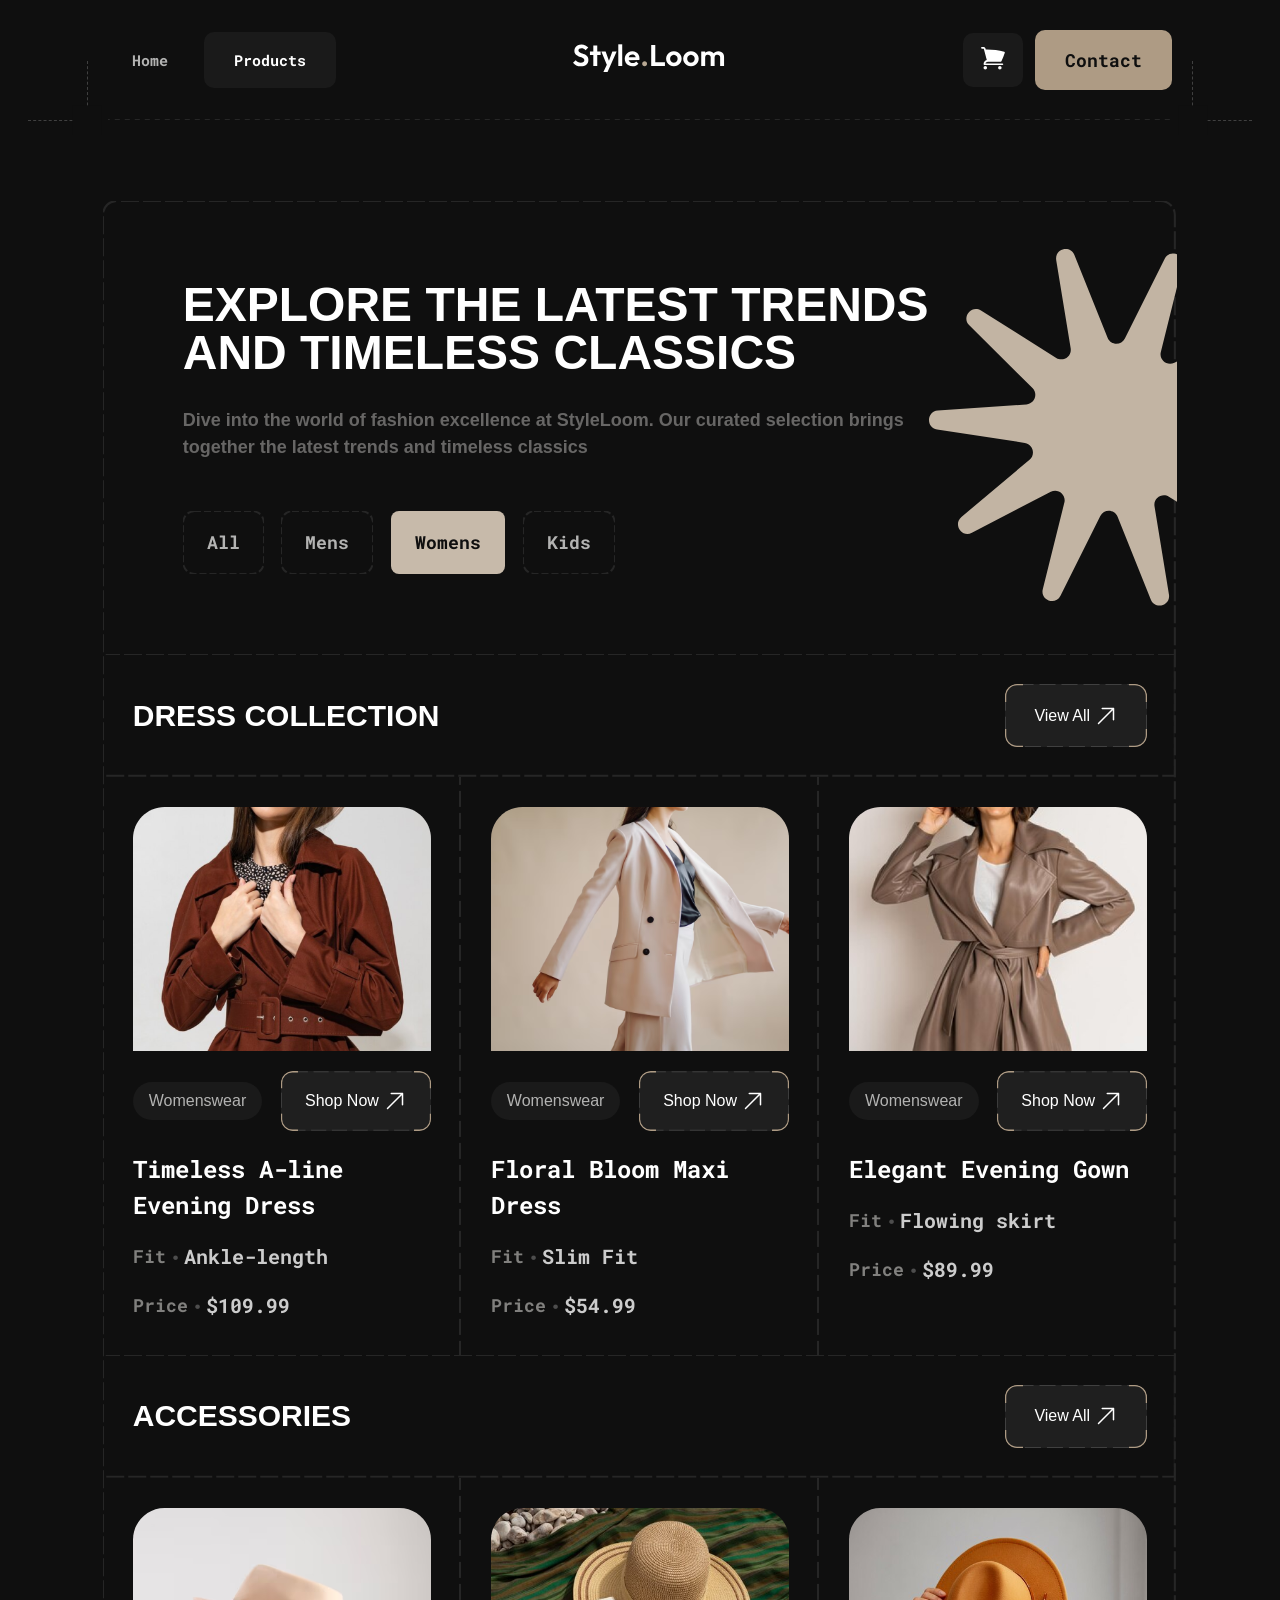
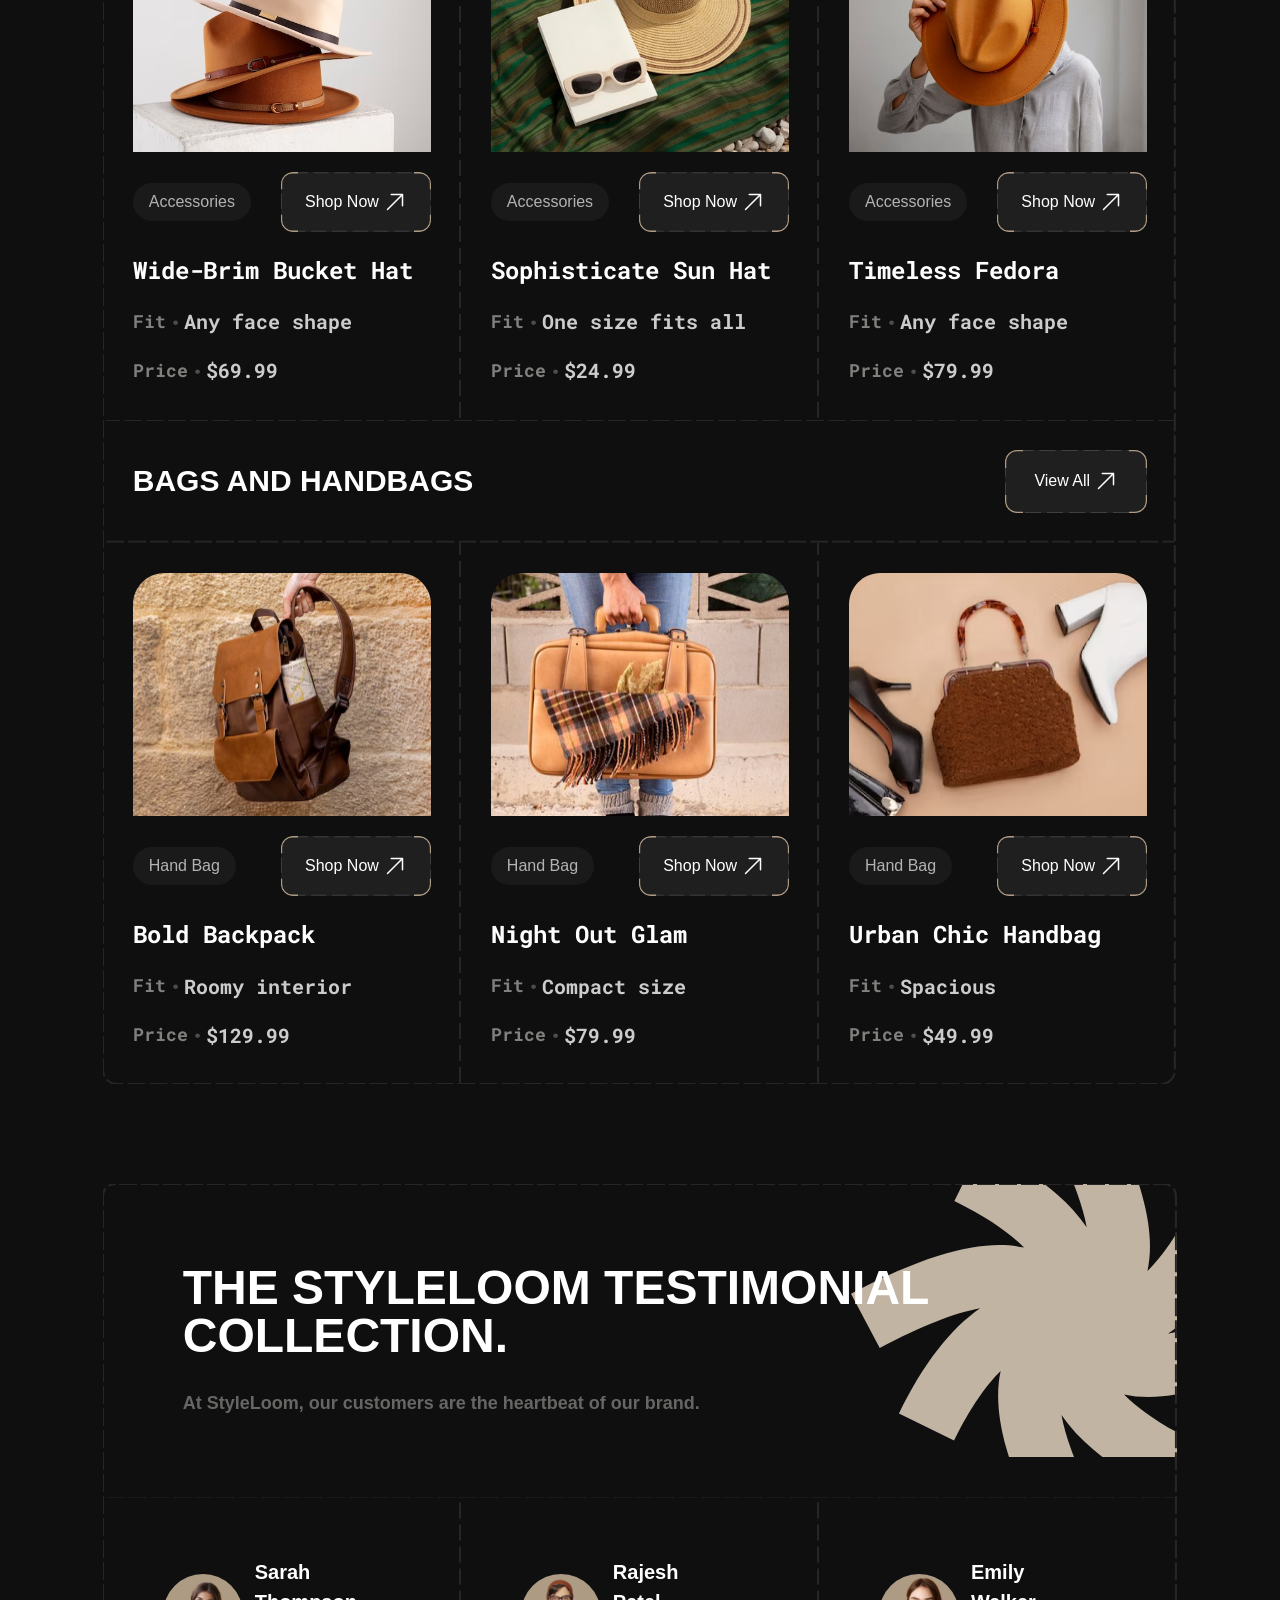
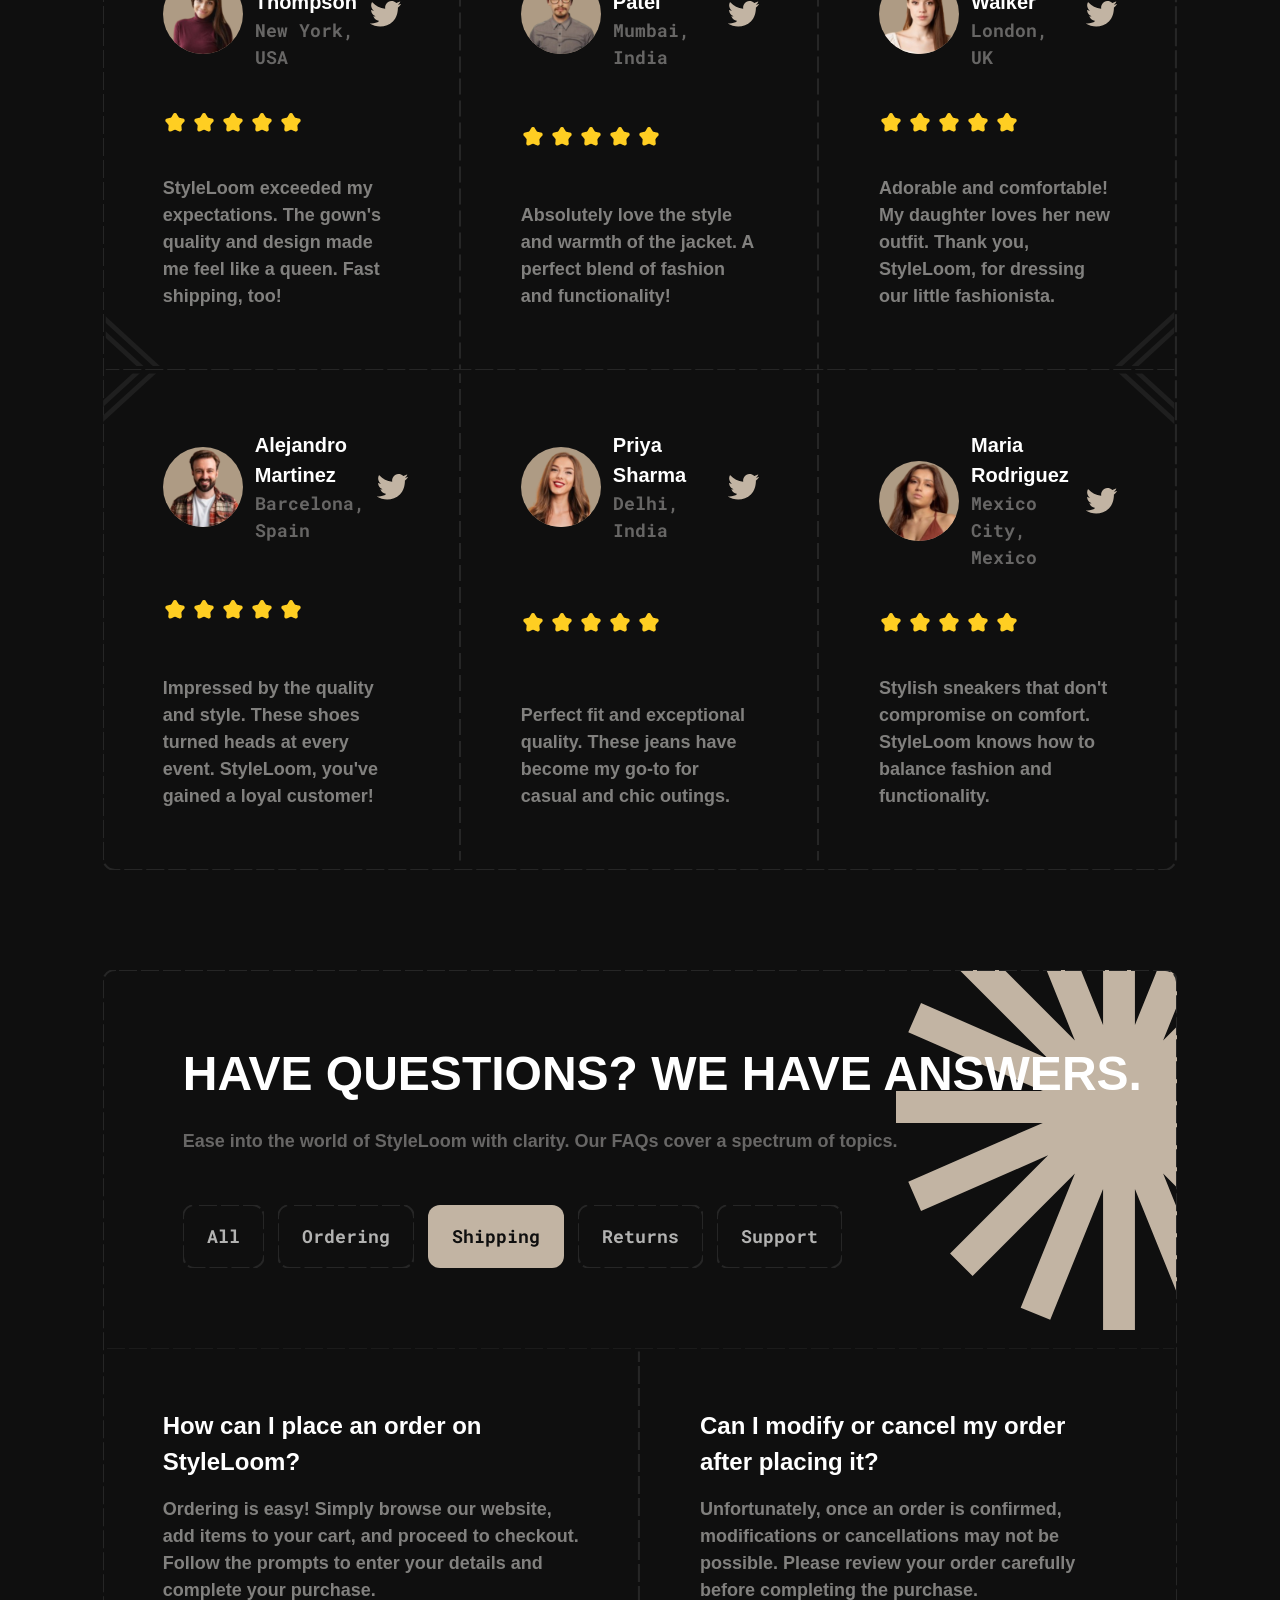
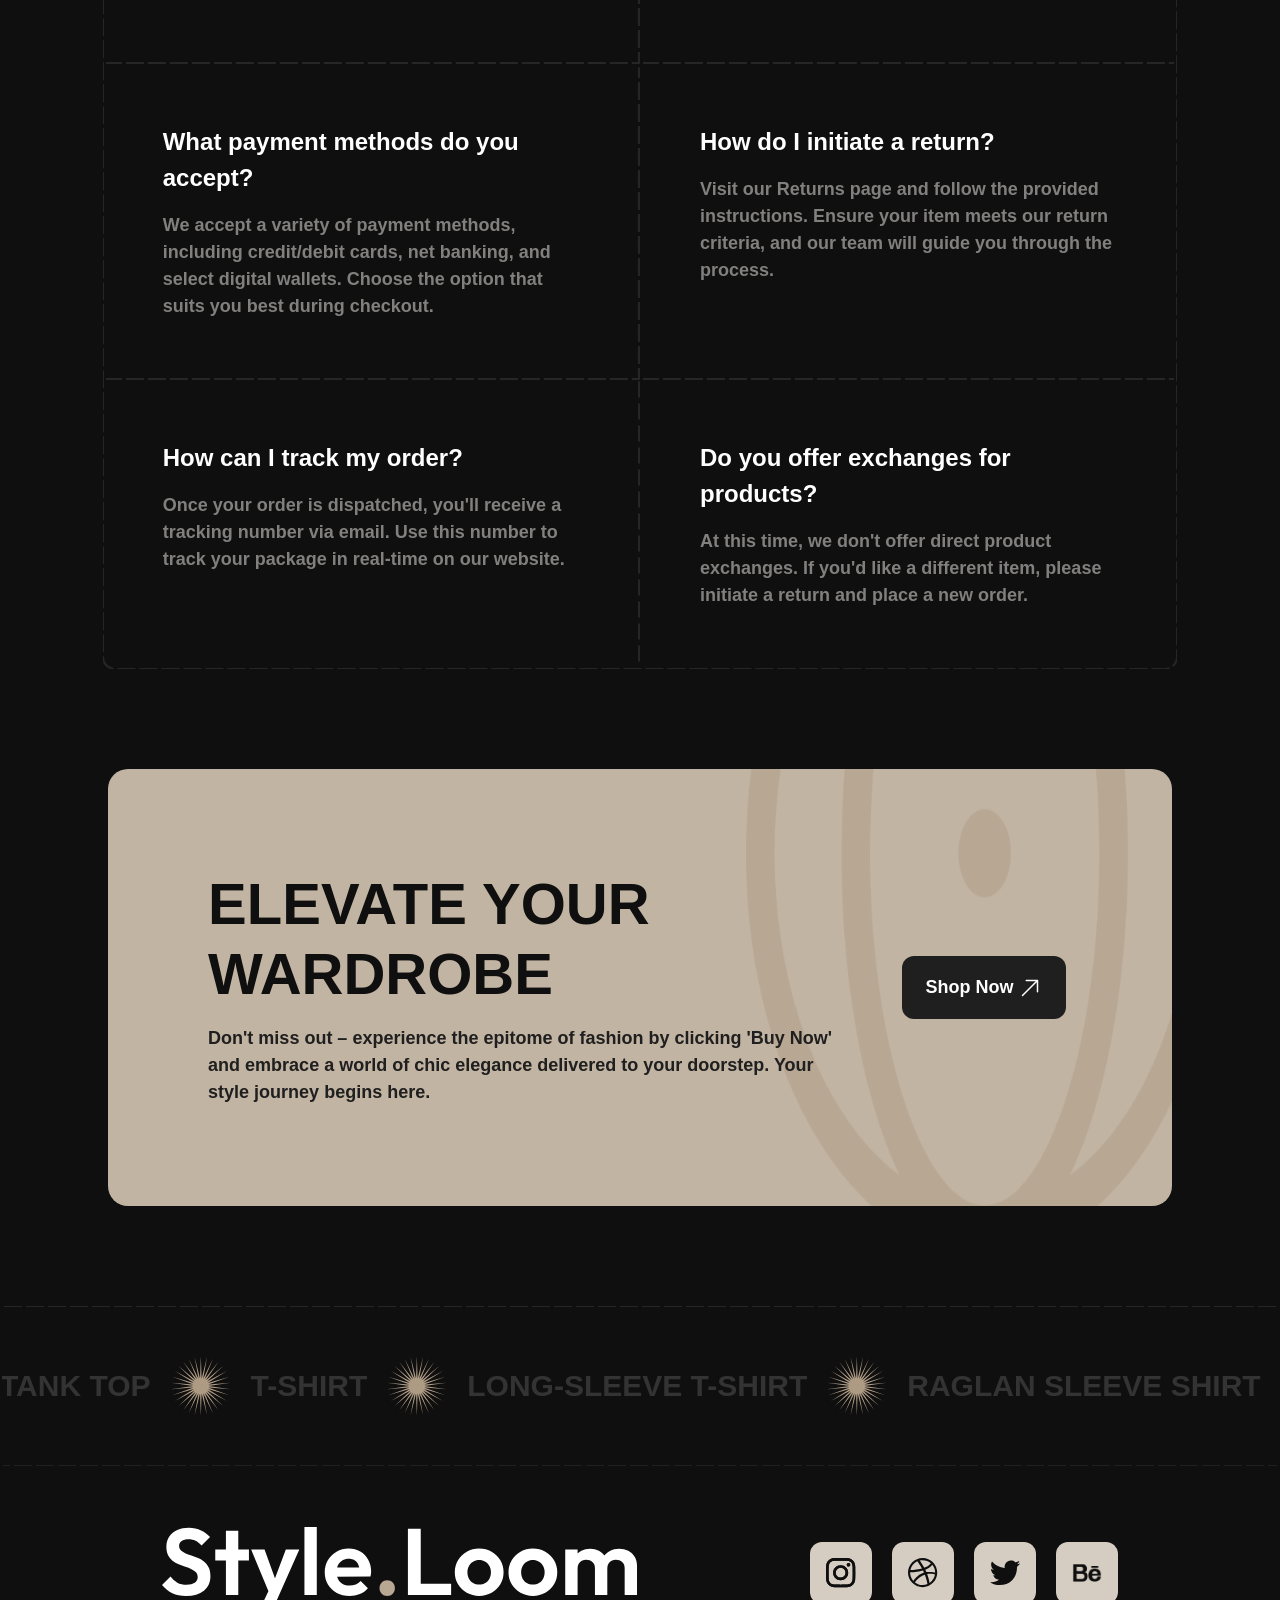
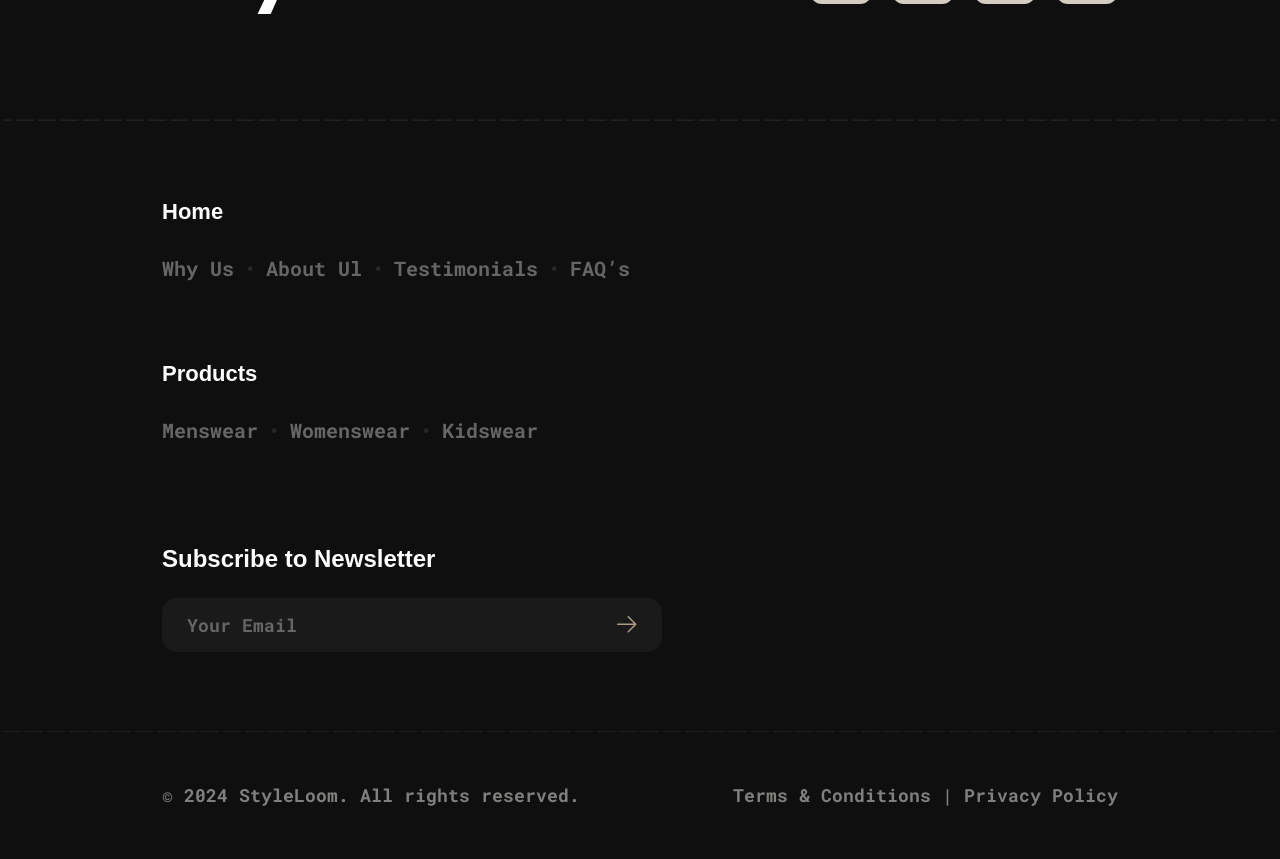
==== commit fef8f732: "Products-Page" ====
--- a/Products-Page/index.html
+++ b/Products-Page/index.html
@@ -1207,9 +1207,9 @@
                 <div class="Home-Footer">
                     <p>Home</p>
                     <ul>
-                        <li>Why Us &bull;</li>
-                        <li>About Us &bull;</li>
-                        <li>Testimonials &bull;</li>
+                        <li>Why Us</li>
+                        <li>About Ul</li>
+                        <li>Testimonials</li>
                         <li>FAQ’s</li>
                     </ul>
                 </div>
@@ -1217,8 +1217,8 @@
                 <div class="Home-Footer">
                     <p>Products</p>
                     <ul>
-                        <li>Menswear &bull;</li>
-                        <li>Womenswear &bull;</li>
+                        <li>Menswear</li>
+                        <li>Womenswear</li>
                         <li>Kidswear</li>
                     </ul>
                 </div>
--- a/Products-Page/Foder-css/Social-Media.css
+++ b/Products-Page/Foder-css/Social-Media.css
@@ -2,7 +2,7 @@
 .Container-Media{
     clear: both;
     width: 100vw;
-    margin: 260px auto 0 auto;
+    margin: 220px auto 0 auto;
     justify-content: space-between;
     margin-left: calc(-50vw + 50%);
     margin-right: calc(-50vw + 50%);
@@ -15,6 +15,7 @@
     clear: both;
     width: 100vw;
     gap: 50px;
+    flex-wrap: wrap;
     justify-content: space-between;
     padding: 100px 162px;
     margin-left: calc(-50vw + 50%);
@@ -106,6 +107,18 @@
 }
 
 
+.Home-Footer > ul > li::after{
+    content: "•";
+    padding: 0 10px;
+    color: #262626;
+    width: 6px;
+}
+
+.Home-Footer > ul > li:last-of-type::after{
+    display: none;
+}
+
+
 .Container-Media-Bottom{
     display: flex;
     position: relative;
@@ -114,6 +127,7 @@
     justify-content: space-between;
     gap: 100px;
     padding: 80px 162px;
+    flex-wrap: wrap;
     margin-left: calc(-50vw + 50%);
     margin-right: calc(-50vw + 50%);
     clip-path: inset(3px 3px 0 3px);
@@ -148,7 +162,6 @@
 .Home-Footer > ul{
     display: flex;
     flex-direction: row;
-    gap: 16px;
     justify-content: space-between;
 }
 
@@ -163,4 +176,65 @@
     line-height: 150%;
     white-space: nowrap;
 
+}
+
+@media screen and (max-width: 992px){
+    .Container-Media-Bottom{
+        padding: 60px 80px;
+        clip-path: inset(3px 3px 0 3px);
+        background-image: url("data:image/svg+xml,%3csvg width='100%25' height='100%25' xmlns='http://www.w3.org/2000/svg'%3e%3crect width='100%25' height='99.6%25' fill='none' rx='0' ry='0' stroke='%23262626' stroke-width='2' stroke-dasharray='16%2c6' stroke-dashoffset='83' stroke-linecap='square'/%3e%3c/svg%3e");
+    }
+
+    .Container-Social-Media{
+        padding: 80px;
+
+    }
+
+
+    .Home-Footer > p{
+        font-size: 18px;
+    }
+    .Home-Footer > ul > li{
+        font-size: 16px;
+    }
+
+    .Home-Footer > ul > li::after{
+        content: "•";
+        padding: 0 10px;
+        color: #262626;
+        width: 6px;
+    }
+
+    .Home-Footer > ul > li:last-of-type::after{
+        display: none;
+    }
+    .Home-Footer > ul{
+        gap: 0;
+    }
+
+    .Social-Media-icon{
+        gap: 16px;
+    }
+    .Social-Media-icon > a{
+        padding: 14px 14px 12px 14px;
+        border-radius: 8px;
+    }
+}
+
+@media screen and (max-width: 768px){
+
+    .Social-Media-Logo{
+      width: 94%;
+        margin: 0 auto;
+    }
+
+    .Social-Media-Logo > a > img{
+        width: 100%;
+    }
+
+    .Container-Social-Media{
+        padding: 50px 16px;
+    }
+
+    .Social-Media-icon
 }
--- a/Products-Page/Foder-css/Footer.css
+++ b/Products-Page/Foder-css/Footer.css
@@ -7,6 +7,7 @@
     width: 100%;
     position: relative;
     top: 100px;
+    flex-wrap: wrap;
 
 }
 
@@ -39,6 +40,32 @@
     line-height: 150%;
 }
 
+@media (max-width: 992px){
+    footer{
+        padding: 40px 80px;
+    }
+
+    footer > p{
+        font-size: 14px;
+    }
+
+    .Footer > p{
+        font-size: 14px;
+    }
+    .Footer > p:first-of-type::after{
+        content: "|";
+        padding: 0 10px;
+        color: #81807E;
+    }
 
 
+}
 
+@media (max-width: 768px){
+    footer{
+        padding: 30px 16px;
+        gap: 20px;
+    }
+}
+
+
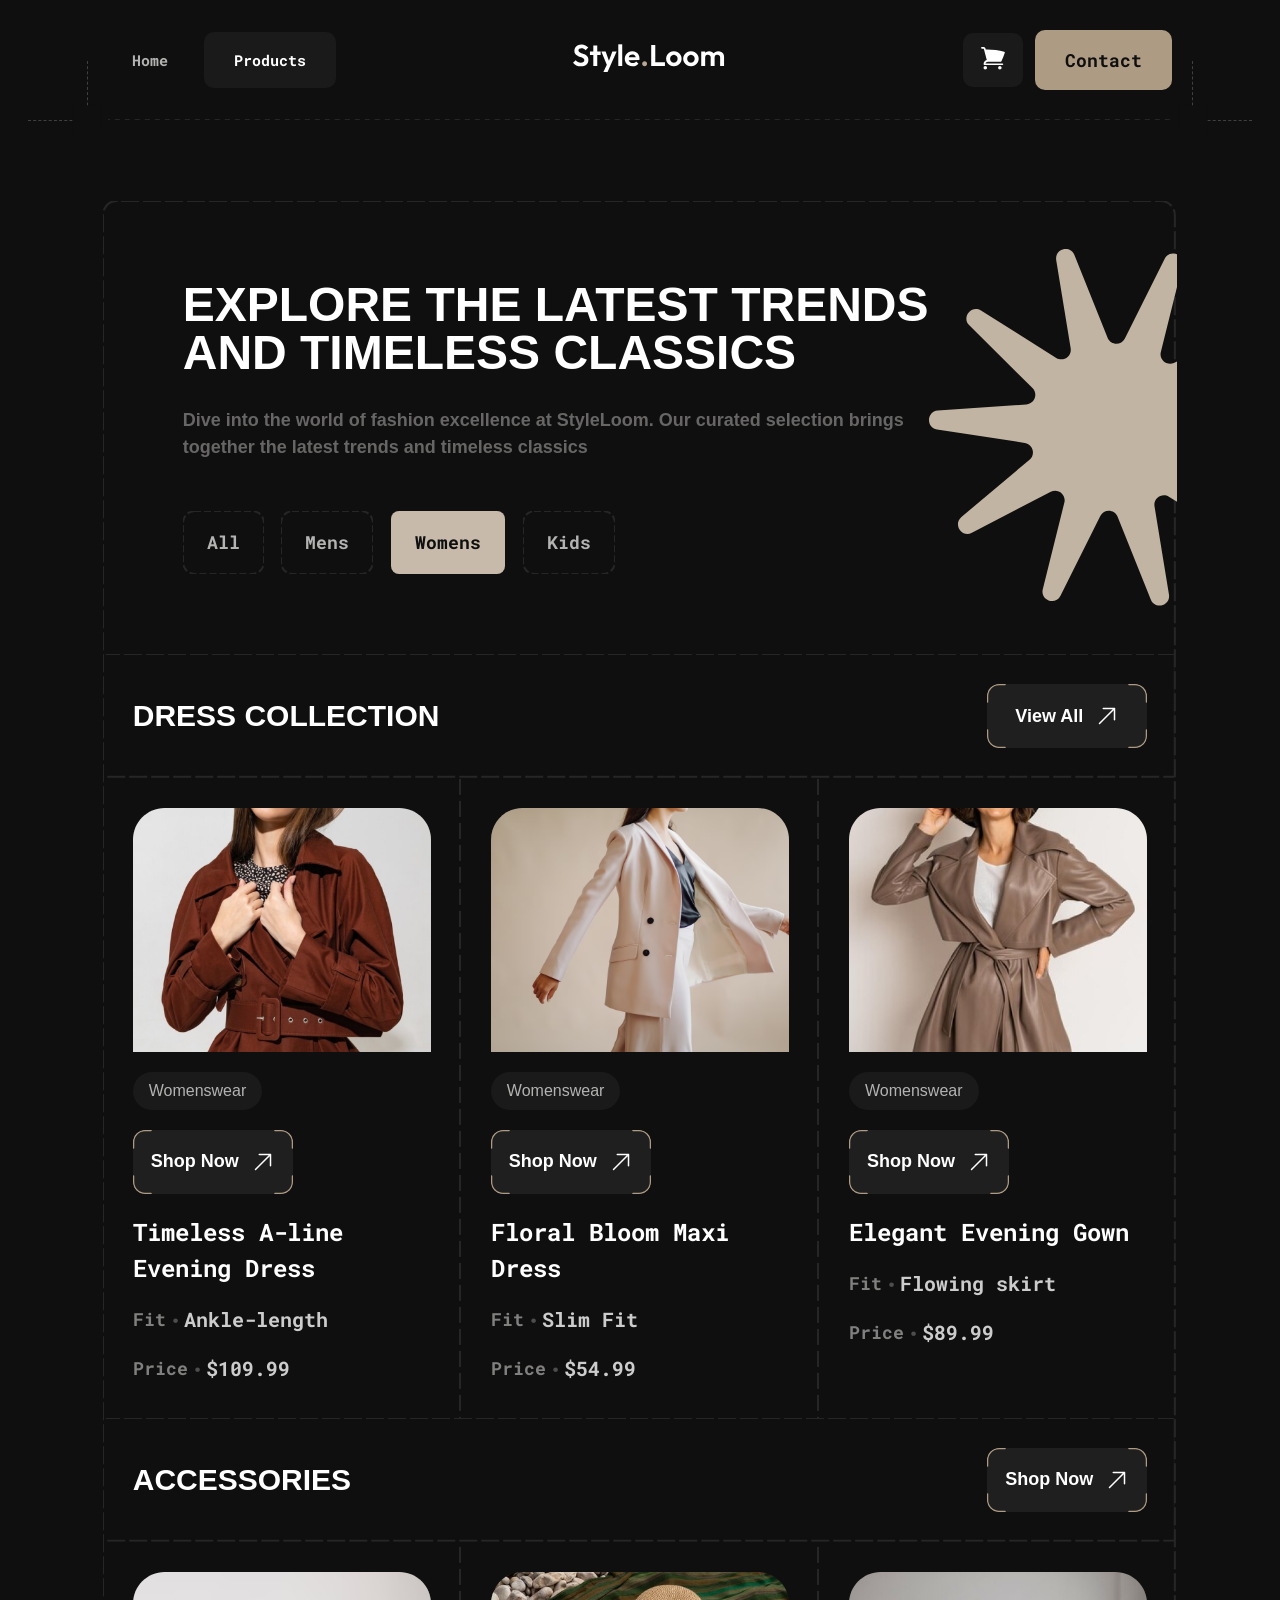
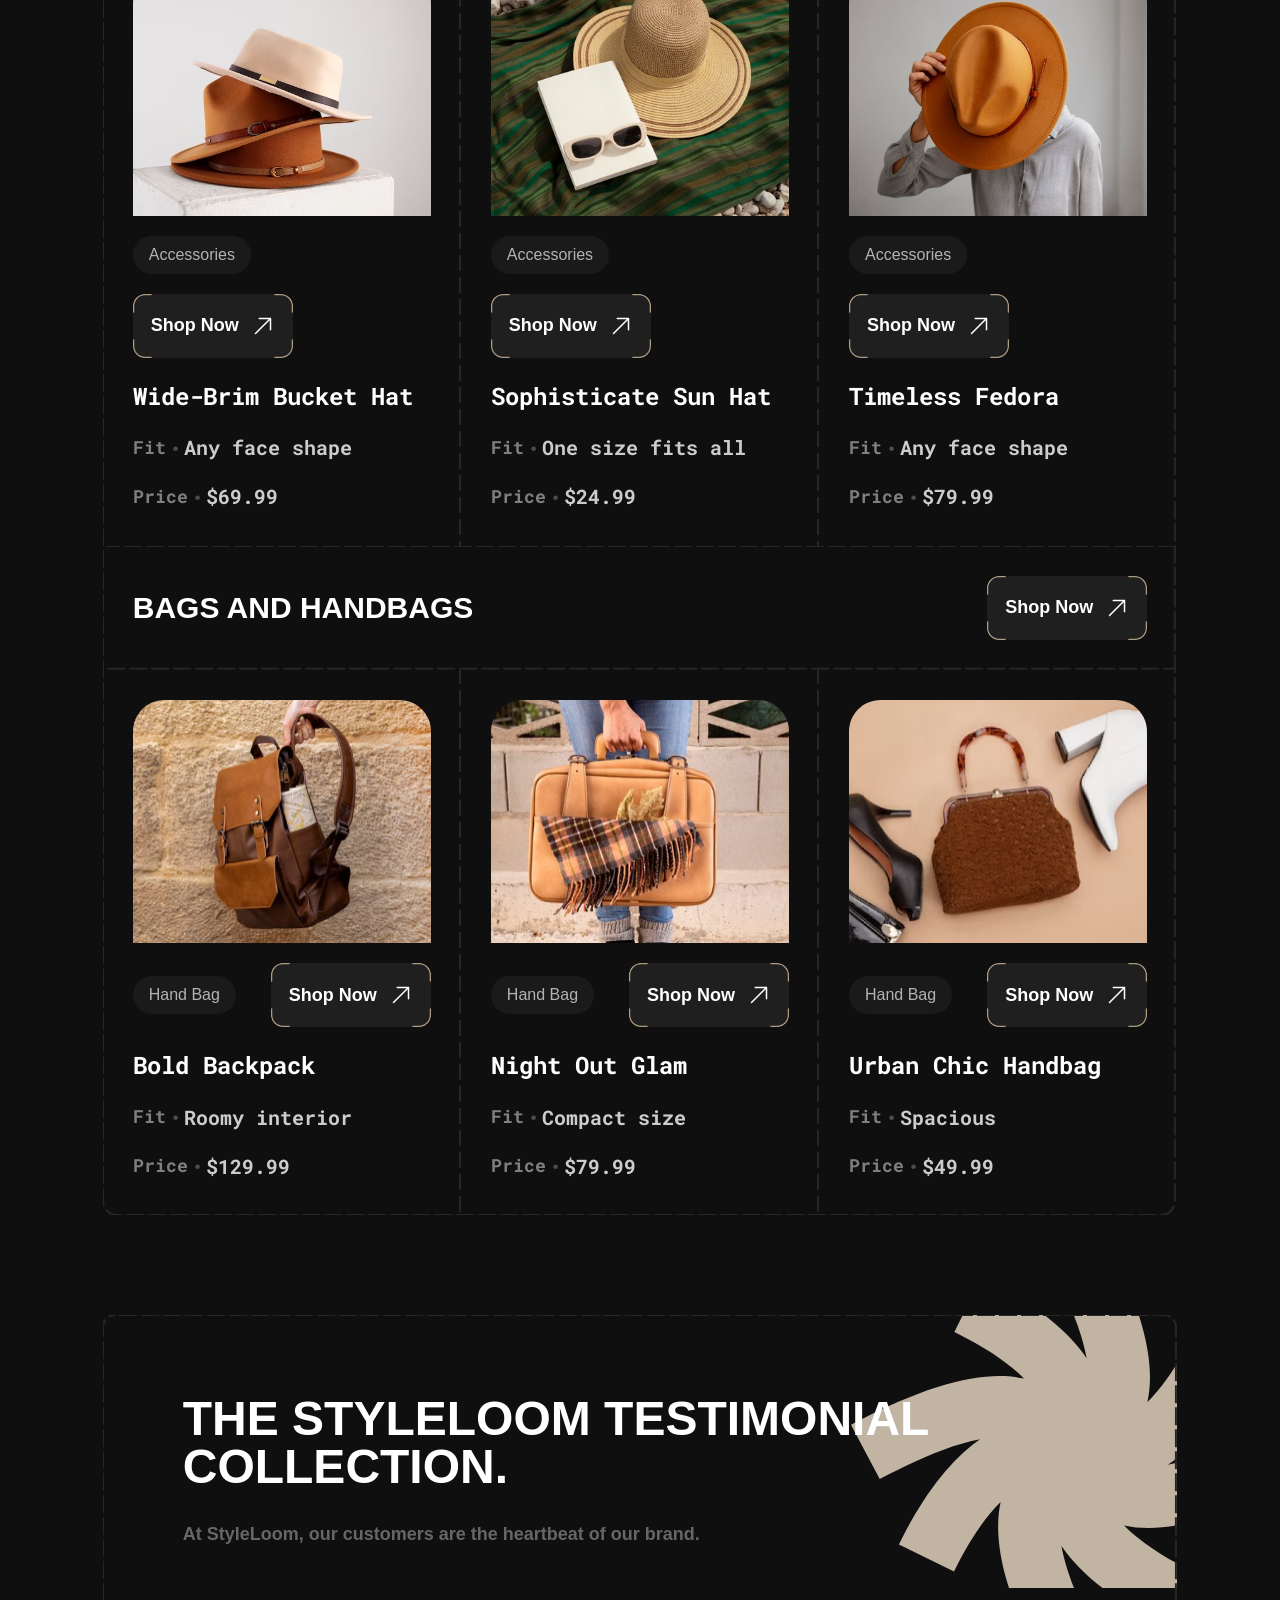
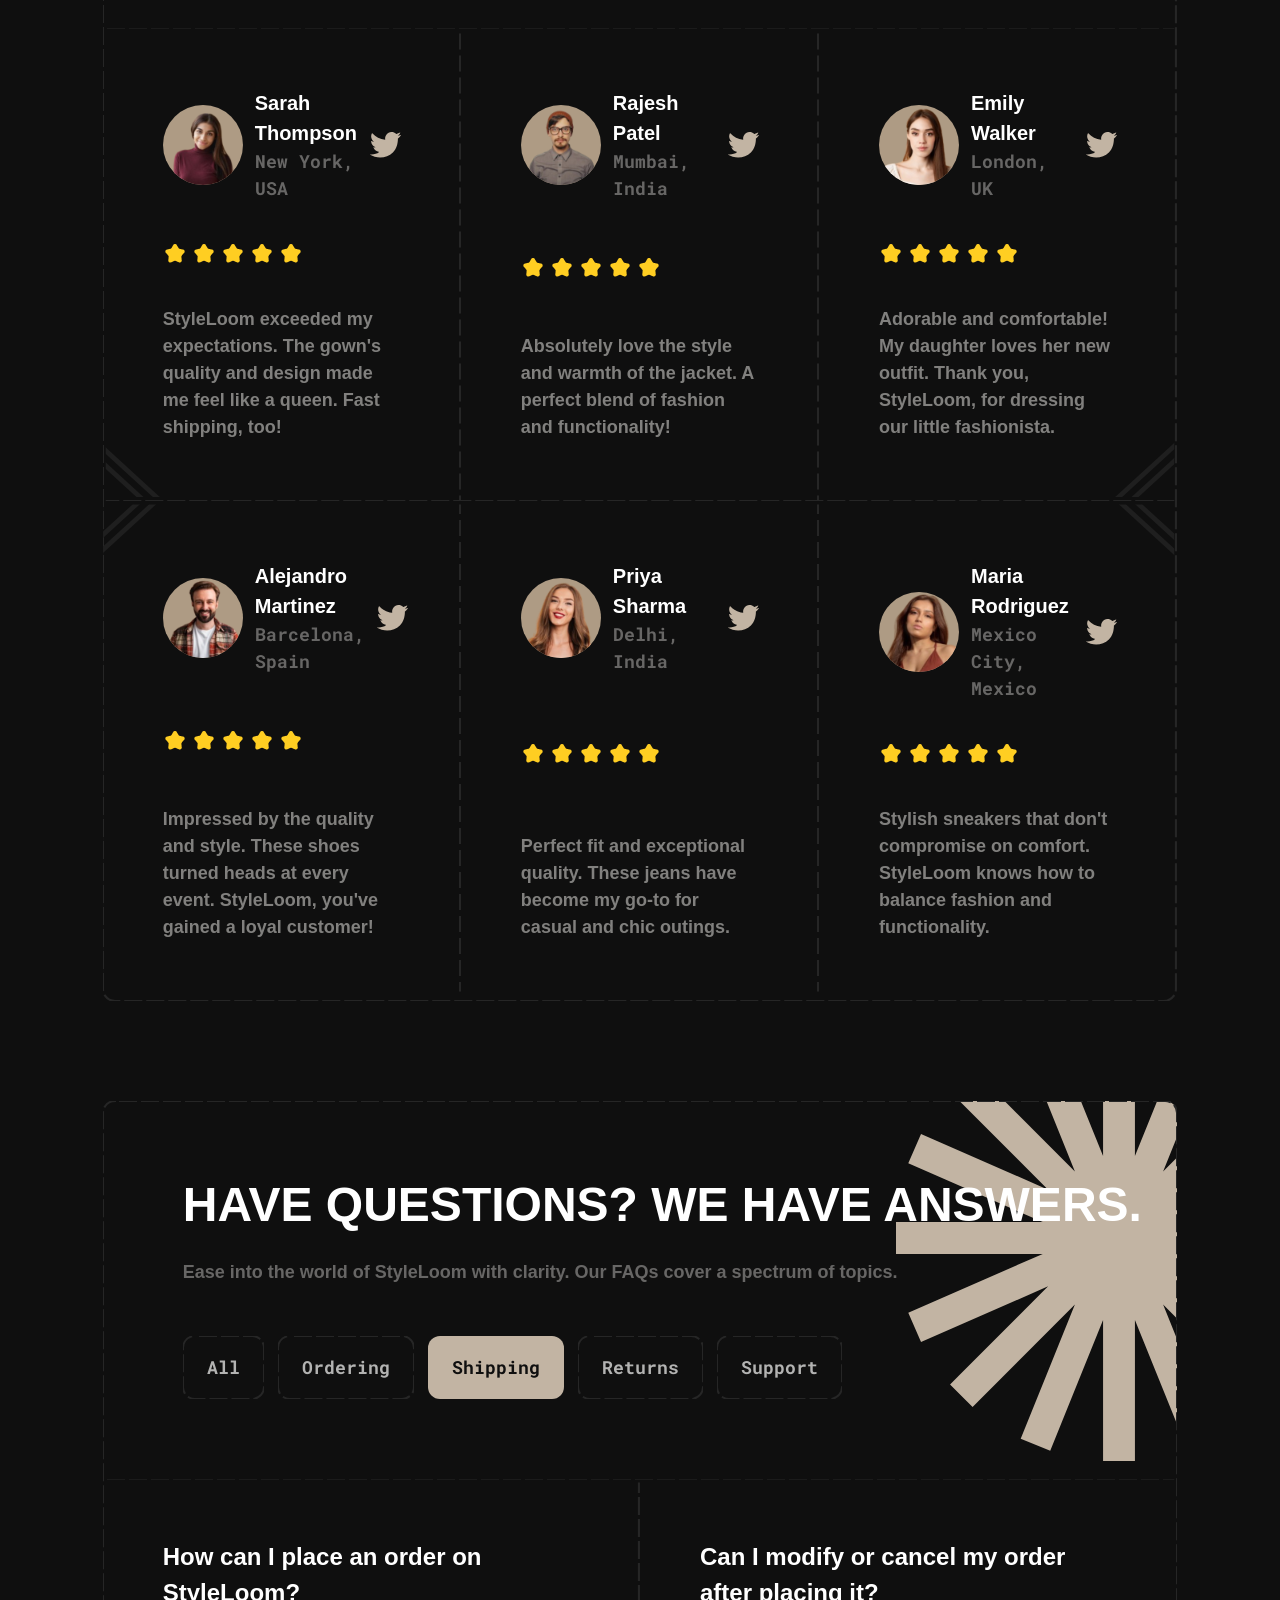
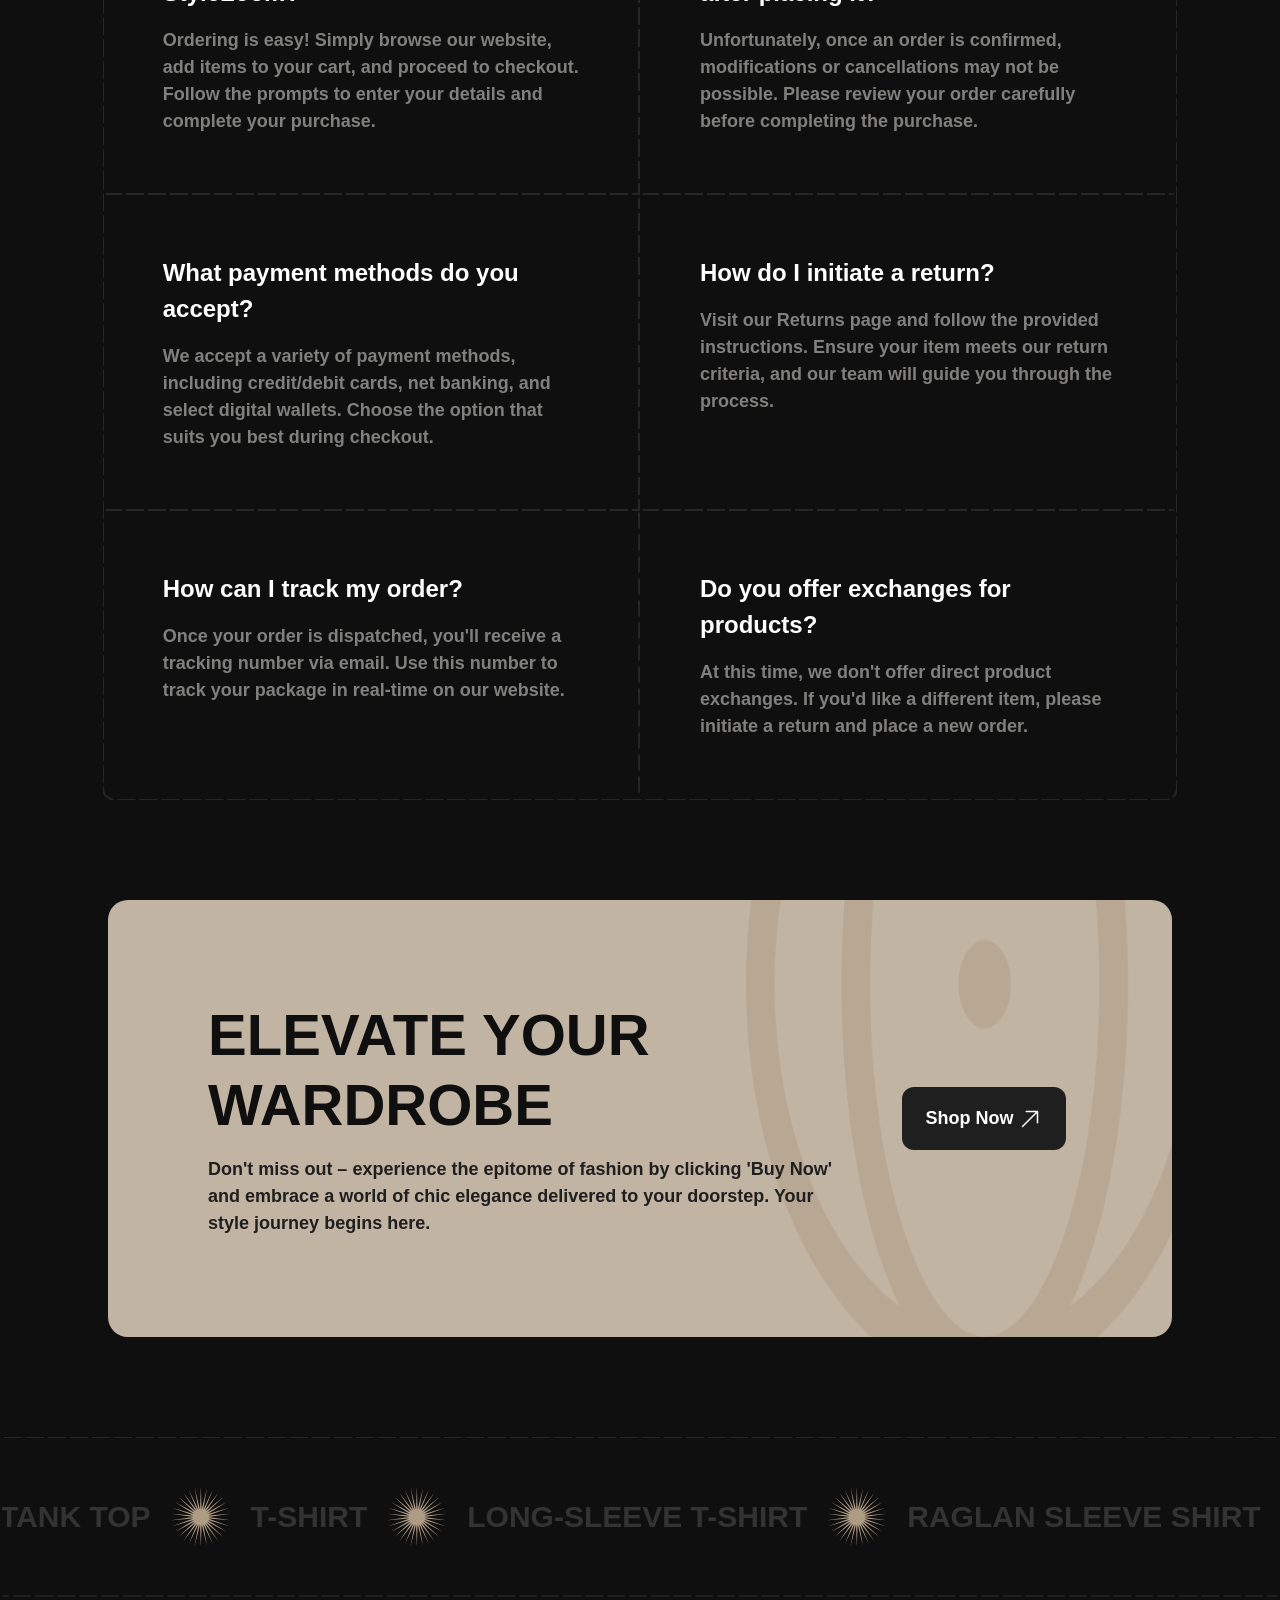
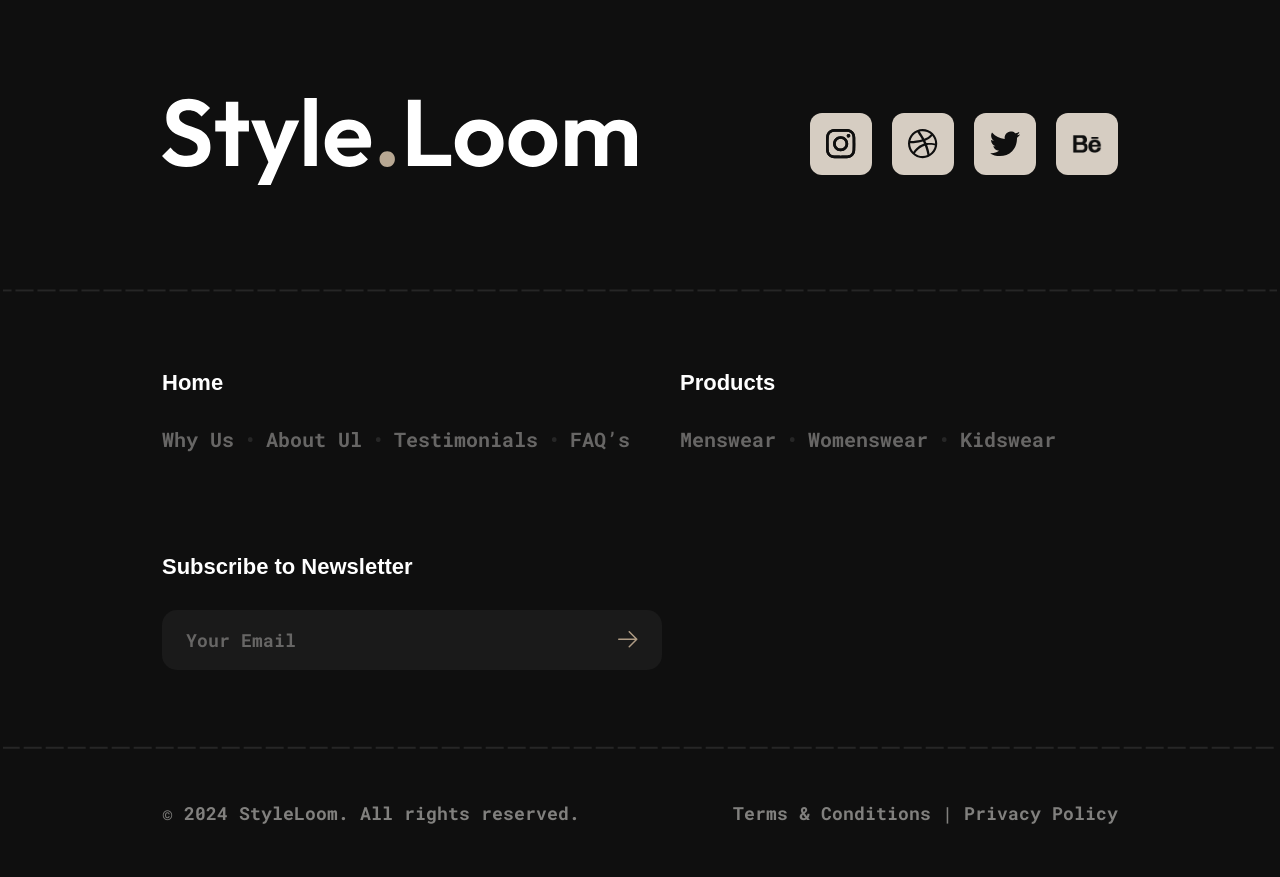
==== commit 5f6f9c4a: "Products-Page" ====
--- a/Products-Page/index.html
+++ b/Products-Page/index.html
@@ -20,6 +20,7 @@
     <link rel="stylesheet" href="/Products-Page/Foder-css/Text-scrolling.css">
     <link rel="stylesheet" href="/Products-Page/Foder-css/Social-Media.css">
     <link rel="stylesheet" href="/Products-Page/Foder-css/Footer.css">
+    <link rel="stylesheet" href="/Products-Page/Foder-css/Shop-Now.css">
 </head>
 <body>
 <header>
@@ -113,29 +114,17 @@
         <div class="Container-Dress-Collection">
             <div class="Dress-Collection-Title">
                 <h2>Dress Collection</h2>
-                <a href="#">
-                    <div class="container">
-                        <div>
-                            <button class="button button-2">
-                                <span>View All</span>
-                                <svg
-                                        width="24"
-                                        height="24"
-                                        viewBox="0 0 24 24"
-                                        fill="none"
-                                        xmlns="http://www.w3.org/2000/svg"
-                                >
-                                    <path
-                                            fill-rule="evenodd"
-                                            clip-rule="evenodd"
-                                            d="M8.25 3.75L19.5 3.75C19.6989 3.75 19.8897 3.82902 20.0303 3.96967C20.171 4.11032 20.25 4.30109 20.25 4.5V15.75C20.25 16.1642 19.9142 16.5 19.5 16.5C19.0858 16.5 18.75 16.1642 18.75 15.75V6.31066L5.03033 20.0303C4.73744 20.3232 4.26256 20.3232 3.96967 20.0303C3.67678 19.7374 3.67678 19.2626 3.96967 18.9697L17.6893 5.25L8.25 5.25C7.83579 5.25 7.5 4.91421 7.5 4.5C7.5 4.08579 7.83579 3.75 8.25 3.75Z"
-                                            fill="white"
-                                    />
-                                </svg>
-                            </button>
-                        </div>
-                    </div>
-                </a>
+                <div class="wrapper">
+
+                    <div class="button-container">
+                        <a href="#" class="shop-btn">
+                            <span>View All</span>
+                            <img src="icons/Dress-Collection/Arrow-Top.svg" alt="Arrow">
+                            <!--                                            <svg width="20" height="20" viewBox="0 0 24 24" fill="none" stroke="currentColor" stroke-width="2" stroke-linecap="round" stroke-linejoin="round"><line x1="7" y1="17" x2="17" y2="7"></line><polyline points="7 7 17 7 17 17"></polyline></svg>-->
+                        </a>
+                    </div>
+
+                </div>
 
             </div> <!--End Dress Collection Title-->
 
@@ -147,29 +136,17 @@
                         <div class="Container-Title-Dress-Collection">
                             <div class="Dress-Collection-Type">
                                 <p>Womenswear</p>
-                                <a href="#">
-                                    <div class="container">
-                                        <div>
-                                            <button class="button">
-                                                <span>Shop Now</span>
-                                                <svg
-                                                        width="24"
-                                                        height="24"
-                                                        viewBox="0 0 24 24"
-                                                        fill="none"
-                                                        xmlns="http://www.w3.org/2000/svg"
-                                                >
-                                                    <path
-                                                            fill-rule="evenodd"
-                                                            clip-rule="evenodd"
-                                                            d="M8.25 3.75L19.5 3.75C19.6989 3.75 19.8897 3.82902 20.0303 3.96967C20.171 4.11032 20.25 4.30109 20.25 4.5V15.75C20.25 16.1642 19.9142 16.5 19.5 16.5C19.0858 16.5 18.75 16.1642 18.75 15.75V6.31066L5.03033 20.0303C4.73744 20.3232 4.26256 20.3232 3.96967 20.0303C3.67678 19.7374 3.67678 19.2626 3.96967 18.9697L17.6893 5.25L8.25 5.25C7.83579 5.25 7.5 4.91421 7.5 4.5C7.5 4.08579 7.83579 3.75 8.25 3.75Z"
-                                                            fill="white"
-                                                    />
-                                                </svg>
-                                            </button>
-                                        </div>
-                                    </div>
-                                </a>
+                                <div class="wrapper">
+
+                                    <div class="button-container">
+                                        <a href="#" class="shop-btn">
+                                            <span>Shop Now</span>
+                                            <img src="icons/Dress-Collection/Arrow-Top.svg" alt="Arrow">
+                                            <!--                                            <svg width="20" height="20" viewBox="0 0 24 24" fill="none" stroke="currentColor" stroke-width="2" stroke-linecap="round" stroke-linejoin="round"><line x1="7" y1="17" x2="17" y2="7"></line><polyline points="7 7 17 7 17 17"></polyline></svg>-->
+                                        </a>
+                                    </div>
+
+                                </div>
                             </div> <!--End Dress-Collection-Type-->
                             <div class="Dress-Collection-Type-Title">
                                 <p>Timeless A-line Evening Dress</p>
@@ -198,29 +175,17 @@
                         <div class="Container-Title-Dress-Collection">
                             <div class="Dress-Collection-Type">
                                 <p>Womenswear</p>
-                                <a href="#">
-                                    <div class="container">
-                                        <div>
-                                            <button class="button">
-                                                <span>Shop Now</span>
-                                                <svg
-                                                        width="24"
-                                                        height="24"
-                                                        viewBox="0 0 24 24"
-                                                        fill="none"
-                                                        xmlns="http://www.w3.org/2000/svg"
-                                                >
-                                                    <path
-                                                            fill-rule="evenodd"
-                                                            clip-rule="evenodd"
-                                                            d="M8.25 3.75L19.5 3.75C19.6989 3.75 19.8897 3.82902 20.0303 3.96967C20.171 4.11032 20.25 4.30109 20.25 4.5V15.75C20.25 16.1642 19.9142 16.5 19.5 16.5C19.0858 16.5 18.75 16.1642 18.75 15.75V6.31066L5.03033 20.0303C4.73744 20.3232 4.26256 20.3232 3.96967 20.0303C3.67678 19.7374 3.67678 19.2626 3.96967 18.9697L17.6893 5.25L8.25 5.25C7.83579 5.25 7.5 4.91421 7.5 4.5C7.5 4.08579 7.83579 3.75 8.25 3.75Z"
-                                                            fill="white"
-                                                    />
-                                                </svg>
-                                            </button>
-                                        </div>
-                                    </div>
-                                </a>
+                                <div class="wrapper">
+
+                                    <div class="button-container">
+                                        <a href="#" class="shop-btn">
+                                            <span>Shop Now</span>
+                                            <img src="icons/Dress-Collection/Arrow-Top.svg" alt="Arrow">
+                                            <!--                                            <svg width="20" height="20" viewBox="0 0 24 24" fill="none" stroke="currentColor" stroke-width="2" stroke-linecap="round" stroke-linejoin="round"><line x1="7" y1="17" x2="17" y2="7"></line><polyline points="7 7 17 7 17 17"></polyline></svg>-->
+                                        </a>
+                                    </div>
+
+                                </div>
                             </div> <!--End Dress-Collection-Type-->
                             <div class="Dress-Collection-Type-Title">
                                 <p>Floral Bloom Maxi Dress</p>
@@ -247,29 +212,17 @@
                         <div class="Container-Title-Dress-Collection">
                             <div class="Dress-Collection-Type">
                                 <p>Womenswear</p>
-                                <a href="#">
-                                    <div class="container">
-                                        <div>
-                                            <button class="button">
-                                                <span>Shop Now</span>
-                                                <svg
-                                                        width="24"
-                                                        height="24"
-                                                        viewBox="0 0 24 24"
-                                                        fill="none"
-                                                        xmlns="http://www.w3.org/2000/svg"
-                                                >
-                                                    <path
-                                                            fill-rule="evenodd"
-                                                            clip-rule="evenodd"
-                                                            d="M8.25 3.75L19.5 3.75C19.6989 3.75 19.8897 3.82902 20.0303 3.96967C20.171 4.11032 20.25 4.30109 20.25 4.5V15.75C20.25 16.1642 19.9142 16.5 19.5 16.5C19.0858 16.5 18.75 16.1642 18.75 15.75V6.31066L5.03033 20.0303C4.73744 20.3232 4.26256 20.3232 3.96967 20.0303C3.67678 19.7374 3.67678 19.2626 3.96967 18.9697L17.6893 5.25L8.25 5.25C7.83579 5.25 7.5 4.91421 7.5 4.5C7.5 4.08579 7.83579 3.75 8.25 3.75Z"
-                                                            fill="white"
-                                                    />
-                                                </svg>
-                                            </button>
-                                        </div>
-                                    </div>
-                                </a>
+                                <div class="wrapper">
+
+                                    <div class="button-container">
+                                        <a href="#" class="shop-btn">
+                                            <span>Shop Now</span>
+                                            <img src="icons/Dress-Collection/Arrow-Top.svg" alt="Arrow">
+                                            <!--                                            <svg width="20" height="20" viewBox="0 0 24 24" fill="none" stroke="currentColor" stroke-width="2" stroke-linecap="round" stroke-linejoin="round"><line x1="7" y1="17" x2="17" y2="7"></line><polyline points="7 7 17 7 17 17"></polyline></svg>-->
+                                        </a>
+                                    </div>
+
+                                </div>
                             </div> <!--End Dress-Collection-Type-->
                             <div class="Dress-Collection-Type-Title">
                                 <p>Elegant Evening Gown</p>
@@ -302,29 +255,17 @@
         <div class="Container-Dress-Collection">
             <div class="Dress-Collection-Title">
                 <h2>Accessories</h2>
-                <a href="#">
-                    <div class="container">
-                        <div>
-                            <button class="button button-2">
-                                <span>View All</span>
-                                <svg
-                                        width="24"
-                                        height="24"
-                                        viewBox="0 0 24 24"
-                                        fill="none"
-                                        xmlns="http://www.w3.org/2000/svg"
-                                >
-                                    <path
-                                            fill-rule="evenodd"
-                                            clip-rule="evenodd"
-                                            d="M8.25 3.75L19.5 3.75C19.6989 3.75 19.8897 3.82902 20.0303 3.96967C20.171 4.11032 20.25 4.30109 20.25 4.5V15.75C20.25 16.1642 19.9142 16.5 19.5 16.5C19.0858 16.5 18.75 16.1642 18.75 15.75V6.31066L5.03033 20.0303C4.73744 20.3232 4.26256 20.3232 3.96967 20.0303C3.67678 19.7374 3.67678 19.2626 3.96967 18.9697L17.6893 5.25L8.25 5.25C7.83579 5.25 7.5 4.91421 7.5 4.5C7.5 4.08579 7.83579 3.75 8.25 3.75Z"
-                                            fill="white"
-                                    />
-                                </svg>
-                            </button>
-                        </div>
-                    </div>
-                </a>
+                <div class="wrapper">
+
+                    <div class="button-container">
+                        <a href="#" class="shop-btn">
+                            <span>Shop Now</span>
+                            <img src="icons/Dress-Collection/Arrow-Top.svg" alt="Arrow">
+                            <!--                                            <svg width="20" height="20" viewBox="0 0 24 24" fill="none" stroke="currentColor" stroke-width="2" stroke-linecap="round" stroke-linejoin="round"><line x1="7" y1="17" x2="17" y2="7"></line><polyline points="7 7 17 7 17 17"></polyline></svg>-->
+                        </a>
+                    </div>
+
+                </div>
 
             </div> <!--End Dress Collection Title-->
 
@@ -336,29 +277,17 @@
                         <div class="Container-Title-Dress-Collection">
                             <div class="Dress-Collection-Type">
                                 <p>Accessories</p>
-                                <a href="#">
-                                    <div class="container">
-                                        <div>
-                                            <button class="button">
-                                                <span>Shop Now</span>
-                                                <svg
-                                                        width="24"
-                                                        height="24"
-                                                        viewBox="0 0 24 24"
-                                                        fill="none"
-                                                        xmlns="http://www.w3.org/2000/svg"
-                                                >
-                                                    <path
-                                                            fill-rule="evenodd"
-                                                            clip-rule="evenodd"
-                                                            d="M8.25 3.75L19.5 3.75C19.6989 3.75 19.8897 3.82902 20.0303 3.96967C20.171 4.11032 20.25 4.30109 20.25 4.5V15.75C20.25 16.1642 19.9142 16.5 19.5 16.5C19.0858 16.5 18.75 16.1642 18.75 15.75V6.31066L5.03033 20.0303C4.73744 20.3232 4.26256 20.3232 3.96967 20.0303C3.67678 19.7374 3.67678 19.2626 3.96967 18.9697L17.6893 5.25L8.25 5.25C7.83579 5.25 7.5 4.91421 7.5 4.5C7.5 4.08579 7.83579 3.75 8.25 3.75Z"
-                                                            fill="white"
-                                                    />
-                                                </svg>
-                                            </button>
-                                        </div>
-                                    </div>
-                                </a>
+                                <div class="wrapper">
+
+                                    <div class="button-container">
+                                        <a href="#" class="shop-btn">
+                                            <span>Shop Now</span>
+                                            <img src="icons/Dress-Collection/Arrow-Top.svg" alt="Arrow">
+                                            <!--                                            <svg width="20" height="20" viewBox="0 0 24 24" fill="none" stroke="currentColor" stroke-width="2" stroke-linecap="round" stroke-linejoin="round"><line x1="7" y1="17" x2="17" y2="7"></line><polyline points="7 7 17 7 17 17"></polyline></svg>-->
+                                        </a>
+                                    </div>
+
+                                </div>
                             </div> <!--End Dress-Collection-Type-->
                             <div class="Dress-Collection-Type-Title">
                                 <p>Wide-Brim Bucket Hat</p>
@@ -387,29 +316,17 @@
                         <div class="Container-Title-Dress-Collection">
                             <div class="Dress-Collection-Type">
                                 <p>Accessories</p>
-                                <a href="#">
-                                    <div class="container">
-                                        <div>
-                                            <button class="button">
-                                                <span>Shop Now</span>
-                                                <svg
-                                                        width="24"
-                                                        height="24"
-                                                        viewBox="0 0 24 24"
-                                                        fill="none"
-                                                        xmlns="http://www.w3.org/2000/svg"
-                                                >
-                                                    <path
-                                                            fill-rule="evenodd"
-                                                            clip-rule="evenodd"
-                                                            d="M8.25 3.75L19.5 3.75C19.6989 3.75 19.8897 3.82902 20.0303 3.96967C20.171 4.11032 20.25 4.30109 20.25 4.5V15.75C20.25 16.1642 19.9142 16.5 19.5 16.5C19.0858 16.5 18.75 16.1642 18.75 15.75V6.31066L5.03033 20.0303C4.73744 20.3232 4.26256 20.3232 3.96967 20.0303C3.67678 19.7374 3.67678 19.2626 3.96967 18.9697L17.6893 5.25L8.25 5.25C7.83579 5.25 7.5 4.91421 7.5 4.5C7.5 4.08579 7.83579 3.75 8.25 3.75Z"
-                                                            fill="white"
-                                                    />
-                                                </svg>
-                                            </button>
-                                        </div>
-                                    </div>
-                                </a>
+                                <div class="wrapper">
+
+                                    <div class="button-container">
+                                        <a href="#" class="shop-btn">
+                                            <span>Shop Now</span>
+                                            <img src="icons/Dress-Collection/Arrow-Top.svg" alt="Arrow">
+                                            <!--                                            <svg width="20" height="20" viewBox="0 0 24 24" fill="none" stroke="currentColor" stroke-width="2" stroke-linecap="round" stroke-linejoin="round"><line x1="7" y1="17" x2="17" y2="7"></line><polyline points="7 7 17 7 17 17"></polyline></svg>-->
+                                        </a>
+                                    </div>
+
+                                </div>
                             </div> <!--End Dress-Collection-Type-->
                             <div class="Dress-Collection-Type-Title">
                                 <p>Sophisticate Sun Hat</p>
@@ -436,29 +353,17 @@
                         <div class="Container-Title-Dress-Collection">
                             <div class="Dress-Collection-Type">
                                 <p>Accessories</p>
-                                <a href="#">
-                                    <div class="container">
-                                        <div>
-                                            <button class="button">
-                                                <span>Shop Now</span>
-                                                <svg
-                                                        width="24"
-                                                        height="24"
-                                                        viewBox="0 0 24 24"
-                                                        fill="none"
-                                                        xmlns="http://www.w3.org/2000/svg"
-                                                >
-                                                    <path
-                                                            fill-rule="evenodd"
-                                                            clip-rule="evenodd"
-                                                            d="M8.25 3.75L19.5 3.75C19.6989 3.75 19.8897 3.82902 20.0303 3.96967C20.171 4.11032 20.25 4.30109 20.25 4.5V15.75C20.25 16.1642 19.9142 16.5 19.5 16.5C19.0858 16.5 18.75 16.1642 18.75 15.75V6.31066L5.03033 20.0303C4.73744 20.3232 4.26256 20.3232 3.96967 20.0303C3.67678 19.7374 3.67678 19.2626 3.96967 18.9697L17.6893 5.25L8.25 5.25C7.83579 5.25 7.5 4.91421 7.5 4.5C7.5 4.08579 7.83579 3.75 8.25 3.75Z"
-                                                            fill="white"
-                                                    />
-                                                </svg>
-                                            </button>
-                                        </div>
-                                    </div>
-                                </a>
+                                <div class="wrapper">
+
+                                    <div class="button-container">
+                                        <a href="#" class="shop-btn">
+                                            <span>Shop Now</span>
+                                            <img src="icons/Dress-Collection/Arrow-Top.svg" alt="Arrow">
+                                            <!--                                            <svg width="20" height="20" viewBox="0 0 24 24" fill="none" stroke="currentColor" stroke-width="2" stroke-linecap="round" stroke-linejoin="round"><line x1="7" y1="17" x2="17" y2="7"></line><polyline points="7 7 17 7 17 17"></polyline></svg>-->
+                                        </a>
+                                    </div>
+
+                                </div>
                             </div> <!--End Dress-Collection-Type-->
                             <div class="Dress-Collection-Type-Title">
                                 <p>Timeless Fedora</p>
@@ -489,29 +394,17 @@
         <div class="Container-Dress-Collection">
             <div class="Dress-Collection-Title">
                 <h2>Bags and HandBags</h2>
-                <a href="#">
-                    <div class="container">
-                        <div>
-                            <button class="button button-2">
-                                <span>View All</span>
-                                <svg
-                                        width="24"
-                                        height="24"
-                                        viewBox="0 0 24 24"
-                                        fill="none"
-                                        xmlns="http://www.w3.org/2000/svg"
-                                >
-                                    <path
-                                            fill-rule="evenodd"
-                                            clip-rule="evenodd"
-                                            d="M8.25 3.75L19.5 3.75C19.6989 3.75 19.8897 3.82902 20.0303 3.96967C20.171 4.11032 20.25 4.30109 20.25 4.5V15.75C20.25 16.1642 19.9142 16.5 19.5 16.5C19.0858 16.5 18.75 16.1642 18.75 15.75V6.31066L5.03033 20.0303C4.73744 20.3232 4.26256 20.3232 3.96967 20.0303C3.67678 19.7374 3.67678 19.2626 3.96967 18.9697L17.6893 5.25L8.25 5.25C7.83579 5.25 7.5 4.91421 7.5 4.5C7.5 4.08579 7.83579 3.75 8.25 3.75Z"
-                                            fill="white"
-                                    />
-                                </svg>
-                            </button>
-                        </div>
-                    </div>
-                </a>
+                <div class="wrapper">
+
+                    <div class="button-container">
+                        <a href="#" class="shop-btn">
+                            <span>Shop Now</span>
+                            <img src="icons/Dress-Collection/Arrow-Top.svg" alt="Arrow">
+                            <!--                                            <svg width="20" height="20" viewBox="0 0 24 24" fill="none" stroke="currentColor" stroke-width="2" stroke-linecap="round" stroke-linejoin="round"><line x1="7" y1="17" x2="17" y2="7"></line><polyline points="7 7 17 7 17 17"></polyline></svg>-->
+                        </a>
+                    </div>
+
+                </div>
 
             </div> <!--End Dress Collection Title-->
 
@@ -524,29 +417,17 @@
                         <div class="Container-Title-Dress-Collection">
                             <div class="Dress-Collection-Type">
                                 <p>Hand Bag</p>
-                                <a href="#">
-                                    <div class="container">
-                                        <div>
-                                            <button class="button">
-                                                <span>Shop Now</span>
-                                                <svg
-                                                        width="24"
-                                                        height="24"
-                                                        viewBox="0 0 24 24"
-                                                        fill="none"
-                                                        xmlns="http://www.w3.org/2000/svg"
-                                                >
-                                                    <path
-                                                            fill-rule="evenodd"
-                                                            clip-rule="evenodd"
-                                                            d="M8.25 3.75L19.5 3.75C19.6989 3.75 19.8897 3.82902 20.0303 3.96967C20.171 4.11032 20.25 4.30109 20.25 4.5V15.75C20.25 16.1642 19.9142 16.5 19.5 16.5C19.0858 16.5 18.75 16.1642 18.75 15.75V6.31066L5.03033 20.0303C4.73744 20.3232 4.26256 20.3232 3.96967 20.0303C3.67678 19.7374 3.67678 19.2626 3.96967 18.9697L17.6893 5.25L8.25 5.25C7.83579 5.25 7.5 4.91421 7.5 4.5C7.5 4.08579 7.83579 3.75 8.25 3.75Z"
-                                                            fill="white"
-                                                    />
-                                                </svg>
-                                            </button>
-                                        </div>
-                                    </div>
-                                </a>
+                                <div class="wrapper">
+
+                                    <div class="button-container">
+                                        <a href="#" class="shop-btn">
+                                            <span>Shop Now</span>
+                                            <img src="icons/Dress-Collection/Arrow-Top.svg" alt="Arrow">
+                                            <!--                                            <svg width="20" height="20" viewBox="0 0 24 24" fill="none" stroke="currentColor" stroke-width="2" stroke-linecap="round" stroke-linejoin="round"><line x1="7" y1="17" x2="17" y2="7"></line><polyline points="7 7 17 7 17 17"></polyline></svg>-->
+                                        </a>
+                                    </div>
+
+                                </div>
                             </div> <!--End Dress-Collection-Type-->
                             <div class="Dress-Collection-Type-Title">
                                 <p>Bold Backpack</p>
@@ -575,29 +456,17 @@
                         <div class="Container-Title-Dress-Collection">
                             <div class="Dress-Collection-Type">
                                 <p>Hand Bag</p>
-                                <a href="#">
-                                    <div class="container">
-                                        <div>
-                                            <button class="button">
-                                                <span>Shop Now</span>
-                                                <svg
-                                                        width="24"
-                                                        height="24"
-                                                        viewBox="0 0 24 24"
-                                                        fill="none"
-                                                        xmlns="http://www.w3.org/2000/svg"
-                                                >
-                                                    <path
-                                                            fill-rule="evenodd"
-                                                            clip-rule="evenodd"
-                                                            d="M8.25 3.75L19.5 3.75C19.6989 3.75 19.8897 3.82902 20.0303 3.96967C20.171 4.11032 20.25 4.30109 20.25 4.5V15.75C20.25 16.1642 19.9142 16.5 19.5 16.5C19.0858 16.5 18.75 16.1642 18.75 15.75V6.31066L5.03033 20.0303C4.73744 20.3232 4.26256 20.3232 3.96967 20.0303C3.67678 19.7374 3.67678 19.2626 3.96967 18.9697L17.6893 5.25L8.25 5.25C7.83579 5.25 7.5 4.91421 7.5 4.5C7.5 4.08579 7.83579 3.75 8.25 3.75Z"
-                                                            fill="white"
-                                                    />
-                                                </svg>
-                                            </button>
-                                        </div>
-                                    </div>
-                                </a>
+                                <div class="wrapper">
+
+                                    <div class="button-container">
+                                        <a href="#" class="shop-btn">
+                                            <span>Shop Now</span>
+                                            <img src="icons/Dress-Collection/Arrow-Top.svg" alt="Arrow">
+                                            <!--                                            <svg width="20" height="20" viewBox="0 0 24 24" fill="none" stroke="currentColor" stroke-width="2" stroke-linecap="round" stroke-linejoin="round"><line x1="7" y1="17" x2="17" y2="7"></line><polyline points="7 7 17 7 17 17"></polyline></svg>-->
+                                        </a>
+                                    </div>
+
+                                </div>
                             </div> <!--End Dress-Collection-Type-->
                             <div class="Dress-Collection-Type-Title">
                                 <p>Night Out Glam</p>
@@ -624,29 +493,17 @@
                         <div class="Container-Title-Dress-Collection">
                             <div class="Dress-Collection-Type">
                                 <p>Hand Bag</p>
-                                <a href="#">
-                                    <div class="container">
-                                        <div>
-                                            <button class="button">
-                                                <span>Shop Now</span>
-                                                <svg
-                                                        width="24"
-                                                        height="24"
-                                                        viewBox="0 0 24 24"
-                                                        fill="none"
-                                                        xmlns="http://www.w3.org/2000/svg"
-                                                >
-                                                    <path
-                                                            fill-rule="evenodd"
-                                                            clip-rule="evenodd"
-                                                            d="M8.25 3.75L19.5 3.75C19.6989 3.75 19.8897 3.82902 20.0303 3.96967C20.171 4.11032 20.25 4.30109 20.25 4.5V15.75C20.25 16.1642 19.9142 16.5 19.5 16.5C19.0858 16.5 18.75 16.1642 18.75 15.75V6.31066L5.03033 20.0303C4.73744 20.3232 4.26256 20.3232 3.96967 20.0303C3.67678 19.7374 3.67678 19.2626 3.96967 18.9697L17.6893 5.25L8.25 5.25C7.83579 5.25 7.5 4.91421 7.5 4.5C7.5 4.08579 7.83579 3.75 8.25 3.75Z"
-                                                            fill="white"
-                                                    />
-                                                </svg>
-                                            </button>
-                                        </div>
-                                    </div>
-                                </a>
+                                <div class="wrapper">
+
+                                    <div class="button-container">
+                                        <a href="#" class="shop-btn">
+                                            <span>Shop Now</span>
+                                            <img src="icons/Dress-Collection/Arrow-Top.svg" alt="Arrow">
+                                            <!--                                            <svg width="20" height="20" viewBox="0 0 24 24" fill="none" stroke="currentColor" stroke-width="2" stroke-linecap="round" stroke-linejoin="round"><line x1="7" y1="17" x2="17" y2="7"></line><polyline points="7 7 17 7 17 17"></polyline></svg>-->
+                                        </a>
+                                    </div>
+
+                                </div>
                             </div> <!--End Dress-Collection-Type-->
                             <div class="Dress-Collection-Type-Title">
                                 <p>Urban Chic Handbag</p>
@@ -699,29 +556,17 @@
                                 <span>$109.99</span>
                             </div>
                         </div>
-                        <a href="#">
-                            <div class="container-mobile">
-                                <div>
-                                    <button class="button-mobile">
-                                        <span>Shop Now</span>
-                                        <svg
-                                                width="24"
-                                                height="24"
-                                                viewBox="0 0 24 24"
-                                                fill="none"
-                                                xmlns="http://www.w3.org/2000/svg"
-                                        >
-                                            <path
-                                                    fill-rule="evenodd"
-                                                    clip-rule="evenodd"
-                                                    d="M8.25 3.75L19.5 3.75C19.6989 3.75 19.8897 3.82902 20.0303 3.96967C20.171 4.11032 20.25 4.30109 20.25 4.5V15.75C20.25 16.1642 19.9142 16.5 19.5 16.5C19.0858 16.5 18.75 16.1642 18.75 15.75V6.31066L5.03033 20.0303C4.73744 20.3232 4.26256 20.3232 3.96967 20.0303C3.67678 19.7374 3.67678 19.2626 3.96967 18.9697L17.6893 5.25L8.25 5.25C7.83579 5.25 7.5 4.91421 7.5 4.5C7.5 4.08579 7.83579 3.75 8.25 3.75Z"
-                                                    fill="white"
-                                            />
-                                        </svg>
-                                    </button>
-                                </div>
-                            </div>
-                        </a>
+                        <div class="wrapper">
+
+                            <div class="button-container">
+                                <a href="#" class="shop-btn">
+                                    <span>Shop Now</span>
+                                    <img src="icons/Dress-Collection/Arrow-Top.svg" alt="Arrow">
+                                    <!--                                            <svg width="20" height="20" viewBox="0 0 24 24" fill="none" stroke="currentColor" stroke-width="2" stroke-linecap="round" stroke-linejoin="round"><line x1="7" y1="17" x2="17" y2="7"></line><polyline points="7 7 17 7 17 17"></polyline></svg>-->
+                                </a>
+                            </div>
+
+                        </div>
 
                     </div> <!-- End Dress-Collection-Mobile-Sub-->
 
@@ -761,29 +606,17 @@
                                 <span>$79.99</span>
                             </div>
                         </div>
-                        <a href="#">
-                            <div class="container-mobile">
-                                <div>
-                                    <button class="button-mobile">
-                                        <span>Shop Now</span>
-                                        <svg
-                                                width="24"
-                                                height="24"
-                                                viewBox="0 0 24 24"
-                                                fill="none"
-                                                xmlns="http://www.w3.org/2000/svg"
-                                        >
-                                            <path
-                                                    fill-rule="evenodd"
-                                                    clip-rule="evenodd"
-                                                    d="M8.25 3.75L19.5 3.75C19.6989 3.75 19.8897 3.82902 20.0303 3.96967C20.171 4.11032 20.25 4.30109 20.25 4.5V15.75C20.25 16.1642 19.9142 16.5 19.5 16.5C19.0858 16.5 18.75 16.1642 18.75 15.75V6.31066L5.03033 20.0303C4.73744 20.3232 4.26256 20.3232 3.96967 20.0303C3.67678 19.7374 3.67678 19.2626 3.96967 18.9697L17.6893 5.25L8.25 5.25C7.83579 5.25 7.5 4.91421 7.5 4.5C7.5 4.08579 7.83579 3.75 8.25 3.75Z"
-                                                    fill="white"
-                                            />
-                                        </svg>
-                                    </button>
-                                </div>
-                            </div>
-                        </a>
+                        <div class="wrapper">
+
+                            <div class="button-container">
+                                <a href="#" class="shop-btn">
+                                    <span>Shop Now</span>
+                                    <img src="icons/Dress-Collection/Arrow-Top.svg" alt="Arrow">
+                                    <!--                                            <svg width="20" height="20" viewBox="0 0 24 24" fill="none" stroke="currentColor" stroke-width="2" stroke-linecap="round" stroke-linejoin="round"><line x1="7" y1="17" x2="17" y2="7"></line><polyline points="7 7 17 7 17 17"></polyline></svg>-->
+                                </a>
+                            </div>
+
+                        </div>
 
                     </div> <!-- End Dress-Collection-Mobile-Sub-->
 
@@ -823,29 +656,17 @@
                                 <span>$129.99</span>
                             </div>
                         </div>
-                        <a href="#">
-                            <div class="container-mobile">
-                                <div>
-                                    <button class="button-mobile">
-                                        <span>Shop Now</span>
-                                        <svg
-                                                width="24"
-                                                height="24"
-                                                viewBox="0 0 24 24"
-                                                fill="none"
-                                                xmlns="http://www.w3.org/2000/svg"
-                                        >
-                                            <path
-                                                    fill-rule="evenodd"
-                                                    clip-rule="evenodd"
-                                                    d="M8.25 3.75L19.5 3.75C19.6989 3.75 19.8897 3.82902 20.0303 3.96967C20.171 4.11032 20.25 4.30109 20.25 4.5V15.75C20.25 16.1642 19.9142 16.5 19.5 16.5C19.0858 16.5 18.75 16.1642 18.75 15.75V6.31066L5.03033 20.0303C4.73744 20.3232 4.26256 20.3232 3.96967 20.0303C3.67678 19.7374 3.67678 19.2626 3.96967 18.9697L17.6893 5.25L8.25 5.25C7.83579 5.25 7.5 4.91421 7.5 4.5C7.5 4.08579 7.83579 3.75 8.25 3.75Z"
-                                                    fill="white"
-                                            />
-                                        </svg>
-                                    </button>
-                                </div>
-                            </div>
-                        </a>
+                        <div class="wrapper">
+
+                            <div class="button-container">
+                                <a href="#" class="shop-btn">
+                                    <span>Shop Now</span>
+                                    <img src="icons/Dress-Collection/Arrow-Top.svg" alt="Arrow">
+                                    <!--                                            <svg width="20" height="20" viewBox="0 0 24 24" fill="none" stroke="currentColor" stroke-width="2" stroke-linecap="round" stroke-linejoin="round"><line x1="7" y1="17" x2="17" y2="7"></line><polyline points="7 7 17 7 17 17"></polyline></svg>-->
+                                </a>
+                            </div>
+
+                        </div>
 
                     </div> <!-- End Dress-Collection-Mobile-Sub-->
 
--- a/Products-Page/Foder-css/Header.css
+++ b/Products-Page/Foder-css/Header.css
@@ -263,17 +263,22 @@
     }
 
     header {
-        width: 94%;
+        width: 100%;
         margin: 0 auto;
+        padding: 0 10px;
         position: fixed;
-        top: 0;
+        top: -5px;
         left: 0;
         right: 0;
+
+
     }
     .Responsive-Mobile {
         display: flex;
         justify-content: space-between;
         align-items: center;
+        width: 97%;
+        margin: 0 auto;
         padding: 40px 0 20px 0;
         background-image: url("data:image/svg+xml,%3csvg width='100%25' height='100%25' xmlns='http://www.w3.org/2000/svg'%3e%3crect width='99.9%25' height='100%25' fill='none' rx='0' ry='0' stroke='%23262626' stroke-width='2' stroke-dasharray='16%2c6' stroke-linecap='square'/%3e%3c/svg%3e");
         background-size: 100% 100%;
@@ -290,21 +295,23 @@
     }
     .Responsive-Mobile > a > img{
         width: 100%;
+        margin-left: 3px;
+        min-width: 129px;
     }
 
     .Button-Mobile {
         background: #C2B4A3;
         padding: 14px;
-        border-radius: 8px;
+        border-radius: 10px;
         cursor: pointer;
         display: flex;
-        width: 12%;
+        margin-right:2px;
     }
 
     .Button-Mobile > img{
         background-color: #C2B4A3;
-        width: 100%;
-        height: 100%;
+        width:21px;
+        height: 14px;
 
     }
 
--- a/Products-Page/Foder-css/Banner.css
+++ b/Products-Page/Foder-css/Banner.css
@@ -231,7 +231,7 @@
         flex-direction: column;
         border: none;
         padding: 30px 20px;
-        margin-top: 50px;
+        margin-top: -40px;
 
    }
 
--- a/Products-Page/Foder-css/Dress-Collection.css
+++ b/Products-Page/Foder-css/Dress-Collection.css
@@ -78,8 +78,11 @@
     display: flex;
     justify-content: space-between;
     align-items: center;
-    /*flex-direction: row;*/
+    flex-direction: row;
+    flex-wrap: wrap;
     width: 100%;
+    gap: 20px;
+
 }
 
 .Dress-Collection-Type > p{
@@ -244,6 +247,11 @@
         line-height: 150%;
     }
 
+    .Dress-Collection-Type{
+        justify-content: flex-start;
+        gap: 10px;
+    }
+
     .Dress-Collection-Type > p{
         font-weight: 700;
         font-size: 14px;
@@ -260,6 +268,11 @@
 
     .Dress-Collection-Type-Title{
         position: relative;
+    }
+
+    .Border-Top{
+        background-image: url("data:image/svg+xml,%3csvg width='100%25' height='100%25' xmlns='http://www.w3.org/2000/svg'%3e%3crect width='100%25' height='100%25' fill='none' rx='0' ry='0' stroke='%23262626' stroke-width='2' stroke-dasharray='16%2c6' stroke-dashoffset='83' stroke-linecap='square'/%3e%3c/svg%3e");
+        clip-path: inset(0 3px 3px 3px);
     }
 }
 
--- a/Products-Page/Foder-css/Text-scrolling.css
+++ b/Products-Page/Foder-css/Text-scrolling.css
@@ -7,7 +7,7 @@
     align-items: center;
     z-index: 1;
     clip-path: inset( 0 3px 0 3px );
-    background-image: url("data:image/svg+xml,%3csvg width='100%25' height='100%25' xmlns='http://www.w3.org/2000/svg'%3e%3crect width='100%25' height='100%25' fill='none' rx='0' ry='0' stroke='%23262626' stroke-width='2' stroke-dasharray='16%2c6' stroke-dashoffset='83' stroke-linecap='square'/%3e%3c/svg%3e");
+    background-image: url("data:image/svg+xml,%3csvg width='100%25' height='100%25' xmlns='http://www.w3.org/2000/svg'%3e%3crect width='100%25' height='99.5%25' fill='none' rx='0' ry='0' stroke='%23262626' stroke-width='2' stroke-dasharray='16%2c6' stroke-dashoffset='83' stroke-linecap='square'/%3e%3c/svg%3e");
     width: 100vw;
     margin-top: 100px;
     left: 50%;
--- a/Products-Page/Foder-css/Social-Media.css
+++ b/Products-Page/Foder-css/Social-Media.css
@@ -15,13 +15,14 @@
     clear: both;
     width: 100vw;
     gap: 50px;
+    top: 40px;
     flex-wrap: wrap;
     justify-content: space-between;
     padding: 100px 162px;
     margin-left: calc(-50vw + 50%);
     margin-right: calc(-50vw + 50%);
     clip-path: inset(3px 3px 0 3px);
-    background-image: url("data:image/svg+xml,%3csvg width='100%25' height='100%25' xmlns='http://www.w3.org/2000/svg'%3e%3crect width='100%25' height='99.8%25' fill='none' rx='0' ry='0' stroke='%23262626' stroke-width='2' stroke-dasharray='16%2c6' stroke-dashoffset='83' stroke-linecap='square'/%3e%3c/svg%3e");
+    background-image: url("data:image/svg+xml,%3csvg width='100%25' height='100%25' xmlns='http://www.w3.org/2000/svg'%3e%3crect width='100%25' height='99.5%25' fill='none' rx='0' ry='0' stroke='%23262626' stroke-width='2' stroke-dasharray='16%2c6' stroke-dashoffset='83' stroke-linecap='square'/%3e%3c/svg%3e");
 
 }
 
@@ -62,8 +63,8 @@
 .newsletter-container h3 {
     color: white;
     font-family: sans-serif;
-    font-size: 24px;
-    margin-bottom: 25px;
+    font-size: 22px;
+    margin-bottom: 30px;
 }
 
 .email-input-wrapper {
@@ -72,7 +73,7 @@
     align-items: center;
     background: #1a1a1a;
     border-radius: 15px;
-    padding: 15px 25px;
+    padding: 18px 24px;
 }
 
 .email-input-wrapper input {
@@ -126,12 +127,13 @@
     width: 100vw;
     justify-content: space-between;
     gap: 100px;
+    top: 40px;
     padding: 80px 162px;
     flex-wrap: wrap;
     margin-left: calc(-50vw + 50%);
     margin-right: calc(-50vw + 50%);
     clip-path: inset(3px 3px 0 3px);
-    background-image: url("data:image/svg+xml,%3csvg width='100%25' height='100%25' xmlns='http://www.w3.org/2000/svg'%3e%3crect width='100%25' height='100%25' fill='none' rx='0' ry='0' stroke='%23262626' stroke-width='2' stroke-dasharray='16%2c6' stroke-dashoffset='83' stroke-linecap='square'/%3e%3c/svg%3e");
+    background-image: url("data:image/svg+xml,%3csvg width='100%25' height='100%25' xmlns='http://www.w3.org/2000/svg'%3e%3crect width='100%25' height='99.5%25' fill='none' rx='0' ry='0' stroke='%23262626' stroke-width='2' stroke-dasharray='16%2c6' stroke-dashoffset='83' stroke-linecap='square'/%3e%3c/svg%3e");
 
 }
 
@@ -140,9 +142,8 @@
     justify-content: space-between;
     align-items: center;
     flex-direction: row;
-    gap: 80px;
+    gap: 50px;
     flex-wrap: wrap;
-    width:80%;
 }
 
 .Home-Footer{
@@ -183,10 +184,13 @@
         padding: 60px 80px;
         clip-path: inset(3px 3px 0 3px);
         background-image: url("data:image/svg+xml,%3csvg width='100%25' height='100%25' xmlns='http://www.w3.org/2000/svg'%3e%3crect width='100%25' height='99.6%25' fill='none' rx='0' ry='0' stroke='%23262626' stroke-width='2' stroke-dasharray='16%2c6' stroke-dashoffset='83' stroke-linecap='square'/%3e%3c/svg%3e");
+        top: 0;
+        gap: 50px;
     }
 
     .Container-Social-Media{
         padding: 80px;
+        top: 0;
 
     }
 
@@ -219,13 +223,18 @@
         padding: 14px 14px 12px 14px;
         border-radius: 8px;
     }
+
+    .newsletter-container h3{
+        font-size: 18px;
+        margin-bottom: 24px;
+    }
+
 }
 
 @media screen and (max-width: 768px){
 
     .Social-Media-Logo{
-      width: 94%;
-        margin: 0 auto;
+      width: 100%;
     }
 
     .Social-Media-Logo > a > img{
@@ -234,7 +243,53 @@
 
     .Container-Social-Media{
         padding: 50px 16px;
-    }
-
-    .Social-Media-icon
+        gap: 30px;
+        top: -50px;
+    }
+
+    .Container-Media-Bottom{
+        top: -50px;
+        padding: 40px 16px;
+        gap: 30px;
+        flex-direction: column;
+        align-items: flex-start;
+        justify-content: center;
+        width: 100%;
+    }
+    .Home-Footer > p{
+        font-size: 16px;
+    }
+
+    .Home-Footer > ul > li{
+        font-size: 14px;
+    }
+
+    .newsletter-container{
+        width: 100%;
+        max-width: 100%;
+    }
+
+    .email-input-wrapper{
+        padding: 18px 20px;
+        width: 100%;
+        max-width: 100%;
+        border-radius: 7px;
+    }
+    .newsletter-container h3{
+        font-size: 16px;
+        margin-bottom: 10px;
+    }
+
+    .Container-Home-Footer{
+        gap: 30px;
+    }
+    .Home-Footer{
+        gap: 10px;
+    }
+
+    .Social-Media-icon > a{
+        padding: 12px 12px 10px 12px;
+        border-radius: 8px;
+    }
+
 }
--- a/Products-Page/Foder-css/Footer.css
+++ b/Products-Page/Foder-css/Footer.css
@@ -6,7 +6,7 @@
     padding: 50px 162px;
     width: 100%;
     position: relative;
-    top: 100px;
+    top: 140px;
     flex-wrap: wrap;
 
 }
@@ -43,6 +43,7 @@
 @media (max-width: 992px){
     footer{
         padding: 40px 80px;
+        top: 80px;
     }
 
     footer > p{
@@ -65,7 +66,12 @@
     footer{
         padding: 30px 16px;
         gap: 20px;
+        top: 30px;
+        flex-direction: column;
+        align-items: flex-start;
+        justify-content: center;
     }
+
 }
 
 
--- a/Products-Page/Foder-css/Shop-Now.css
+++ b/Products-Page/Foder-css/Shop-Now.css
@@ -0,0 +1,145 @@
+.wrapper {
+    width: auto;
+    max-width: 300px; /* Giới hạn chiều rộng tối đa cho đẹp */
+    display: flex;
+    flex-direction: column;
+    align-items: center;
+    justify-content: center;
+    gap: 40px;
+}
+
+/* --- 1. Style cho Newsletter --- */
+.newsletter-title {
+    font-size: 20px;
+    font-weight: 700;
+    margin-bottom: 16px;
+    color: white;
+}
+
+.input-group {
+    position: relative;
+    width: 100%;
+    background-color: #161616; /* Màu nền input tối hơn xíu */
+    border-radius: 12px;
+    display: flex;
+    align-items: center;
+    padding: 8px;
+}
+
+.input-group input {
+    width: 100%;
+    background: transparent;
+    border: none;
+    outline: none;
+    color: #fff;
+    font-family: var(--font-mono); /* Font giống máy đánh chữ */
+    font-size: 16px;
+    padding: 16px 20px;
+}
+
+.input-group input::placeholder {
+    color: #555; /* Màu placeholder tối */
+}
+
+.submit-arrow {
+    background: transparent;
+    border: none;
+    cursor: pointer;
+    padding: 10px;
+    display: flex;
+    align-items: center;
+    justify-content: center;
+    transition: transform 0.3s ease;
+}
+
+.submit-arrow:hover {
+    transform: translateX(5px);
+}
+
+/* --- 2. Style cho Nút Shop Now (CÔNG NGHỆ MULTIPLE BACKGROUND) --- */
+.button-container {
+    width: 100%;
+}
+
+/* --- Cập nhật lại class .shop-btn --- */
+.shop-btn {
+    position: relative;
+    display: flex;
+    align-items: center;
+    justify-content: center;
+    gap: 12px;
+    max-width: none;
+    width: 100%;
+    min-width: 160px;
+    height: 64px;
+
+    background-color: #1f1f1f;
+    color: white;
+    font-family: 'Roboto', sans-serif;
+    font-size: 18px;
+    font-weight: 700;
+    text-decoration: none;
+    border-radius: 12px; /* Bo góc CSS khớp với SVG */
+
+    /* LOGIC 1PX PIXEL PERFECT:
+       - stroke-width='1'
+       - Tọa độ bắt đầu/kết thúc tại 0.5 (cho mép trái/trên) và 23.5 (cho mép phải/dưới).
+       - Bán kính cong (Radius) = 11.5 (Để khớp từ 12 về 0.5).
+    */
+    background-image:
+        /* 1. Góc Trái Trên (Top-Left) */
+            url("data:image/svg+xml,%3Csvg xmlns='http://www.w3.org/2000/svg' width='24' height='24' viewBox='0 0 24 24'%3E%3Cpath d='M18 0.5 H12 A11.5 11.5 0 0 0 0.5 12 V18' fill='none' stroke='%23AE9B84' stroke-width='1.5' stroke-linecap='round' stroke-linejoin='round'/%3E%3C/svg%3E"),
+
+                /* 2. Góc Phải Trên (Top-Right) */
+            url("data:image/svg+xml,%3Csvg xmlns='http://www.w3.org/2000/svg' width='24' height='24' viewBox='0 0 24 24'%3E%3Cpath d='M6 0.5 H12 A11.5 11.5 0 0 1 23.5 12 V18' fill='none' stroke='%23AE9B84' stroke-width='1.5' stroke-linecap='round' stroke-linejoin='round'/%3E%3C/svg%3E"),
+
+                /* 3. Góc Phải Dưới (Bottom-Right) */
+            url("data:image/svg+xml,%3Csvg xmlns='http://www.w3.org/2000/svg' width='24' height='24' viewBox='0 0 24 24'%3E%3Cpath d='M23.5 6 V12 A11.5 11.5 0 0 1 12 23.5 H6' fill='none' stroke='%23AE9B84' stroke-width='1.5' stroke-linecap='round' stroke-linejoin='round'/%3E%3C/svg%3E"),
+
+                /* 4. Góc Trái Dưới (Bottom-Left) */
+            url("data:image/svg+xml,%3Csvg xmlns='http://www.w3.org/2000/svg' width='24' height='24' viewBox='0 0 24 24'%3E%3Cpath d='M0.5 6 V12 A11.5 11.5 0 0 0 12 23.5 H18' fill='none' stroke='%23AE9B84' stroke-width='1.5' stroke-linecap='round' stroke-linejoin='round'/%3E%3C/svg%3E"),
+
+                /* 5. Viền Nét Đứt */
+            url("data:image/svg+xml,%3Csvg xmlns='http://www.w3.org/2000/svg' width='100%25' height='100%25'%3E%3Crect x='0.5' y='0.5' width='calc(100%25 - 1px)' height='calc(100%25 - 1px)' rx='12' ry='12' fill='none' stroke='%23404040' stroke-width='1' stroke-dasharray='16,6'/%3E%3C/svg%3E");
+
+    background-position:
+            top left,
+            top right,
+            bottom right,
+            bottom left,
+            center;
+
+    background-repeat: no-repeat;
+    /* Kích thước 24px giúp các đoạn thẳng của góc vàng hiển thị đủ độ dài 18px như mẫu */
+    background-size: 24px 24px, 24px 24px, 24px 24px, 24px 24px, 100% 100%;
+
+    transition: all 0.3s ease;
+}
+
+.shop-btn:hover {
+    filter: brightness(1.2);
+    transform: translateY(-2px);
+}
+
+/* Hiệu ứng Hover */
+.shop-btn:hover {
+    filter: brightness(1.2); /* Sáng lên chút khi hover */
+    transform: translateY(-2px);
+}
+
+
+
+@media screen and (max-width: 992px) {
+
+
+    .shop-btn{
+        font-size: 14px;
+        height: 50px;
+        min-width: 128px;
+    }
+
+    .wrapper {
+        max-width: 128px;
+        width: 40%;
+    }
+}
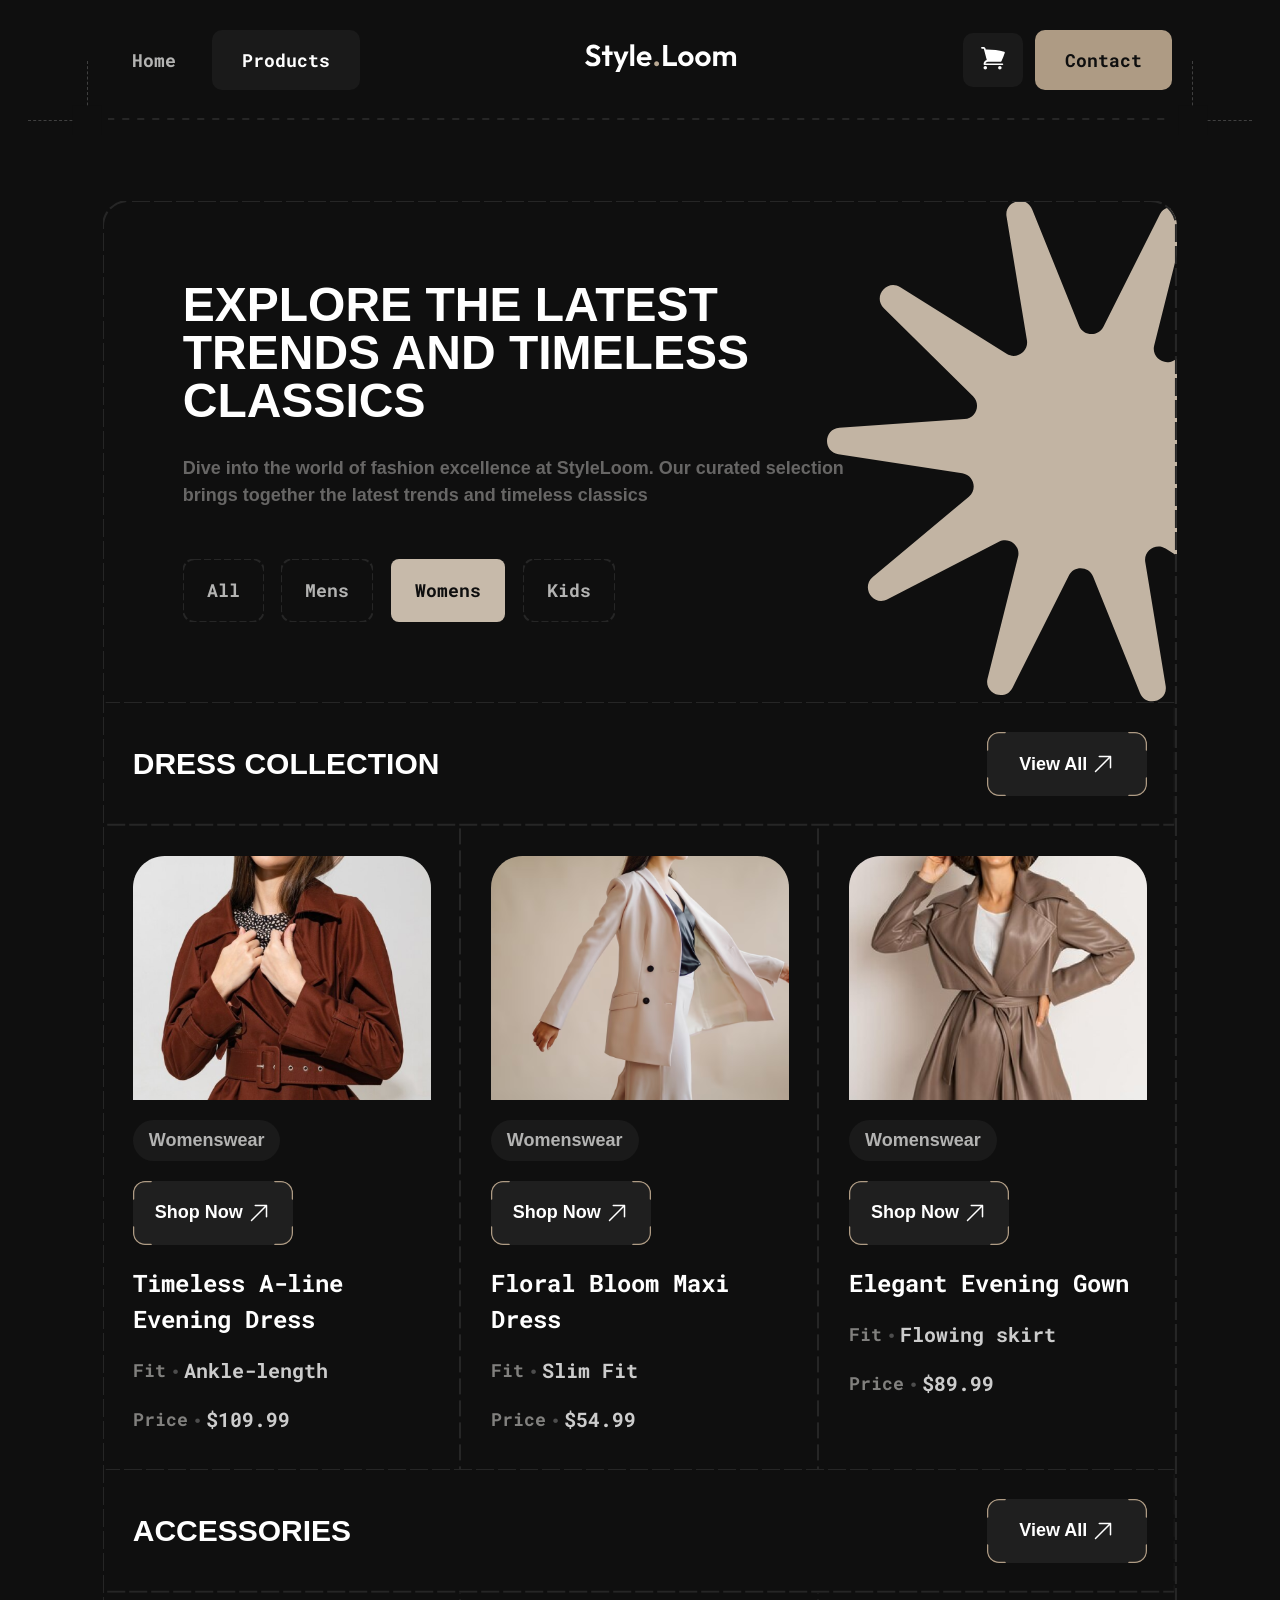
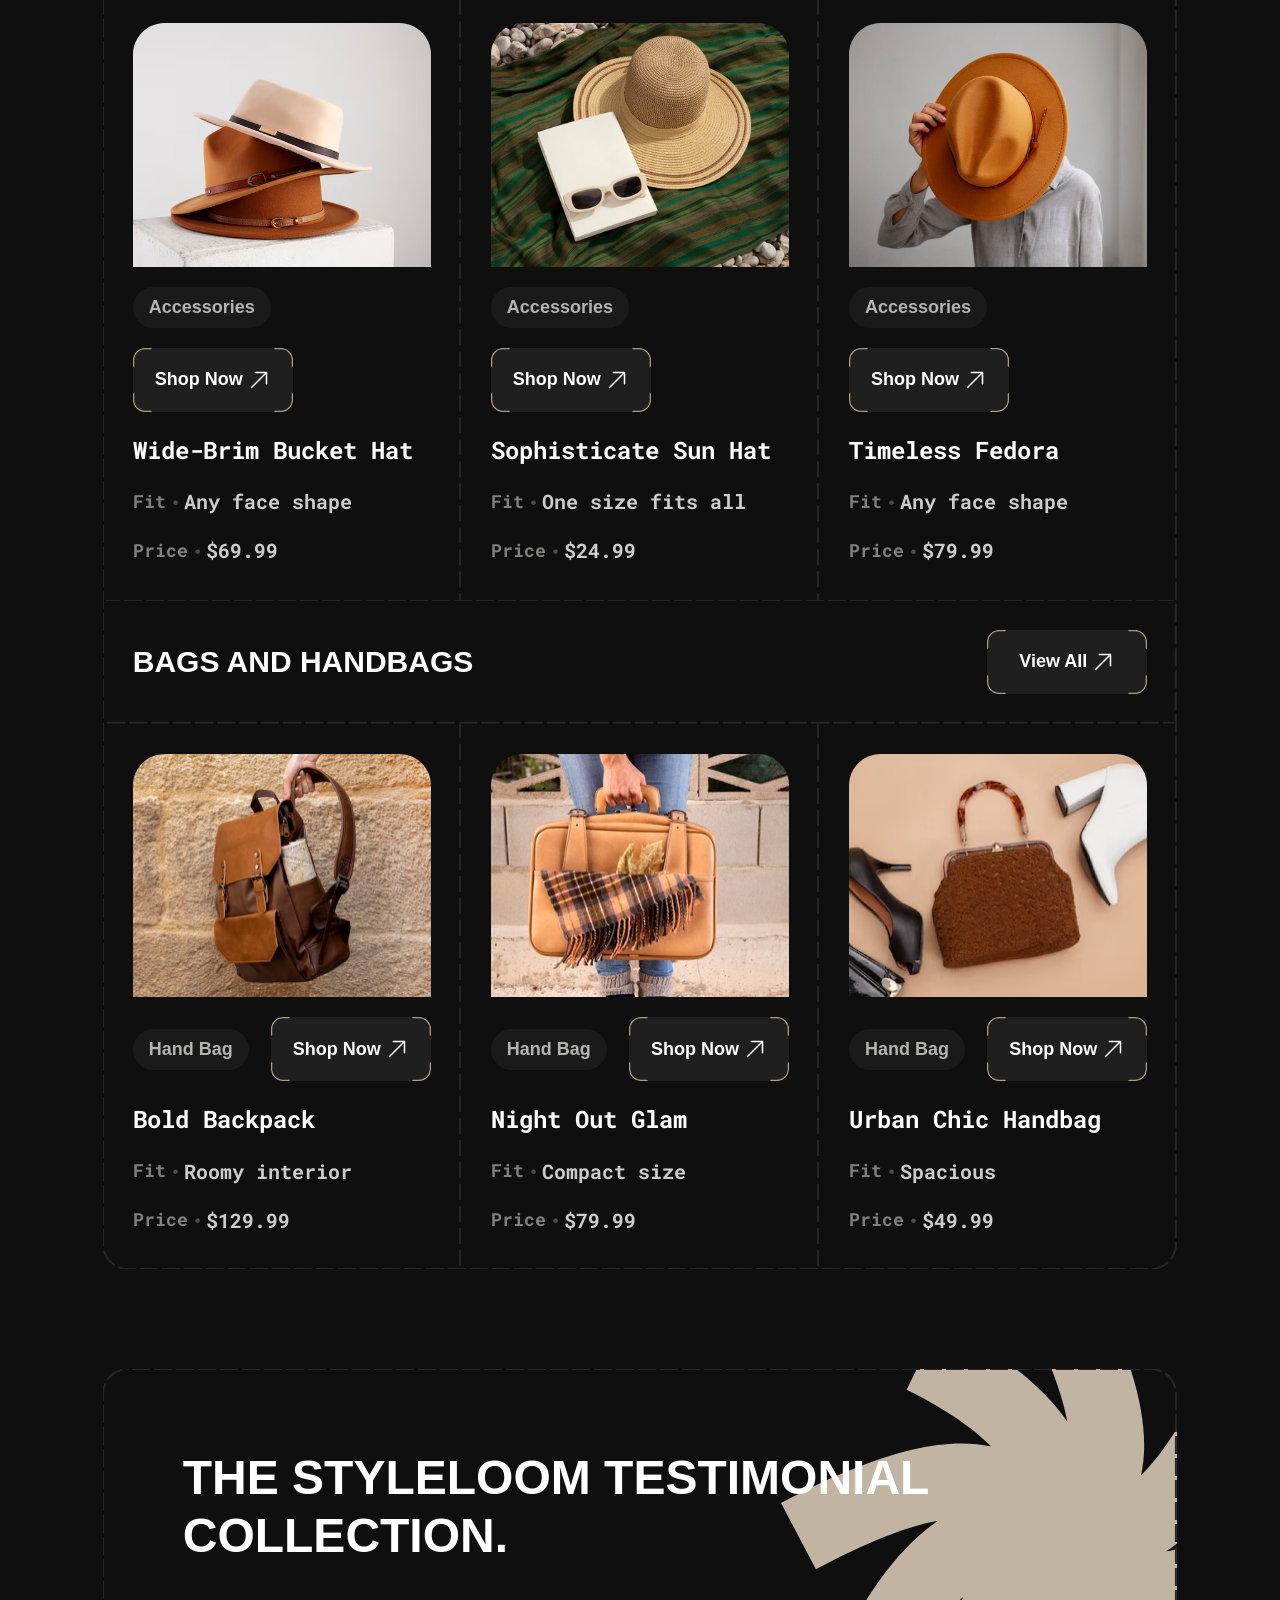
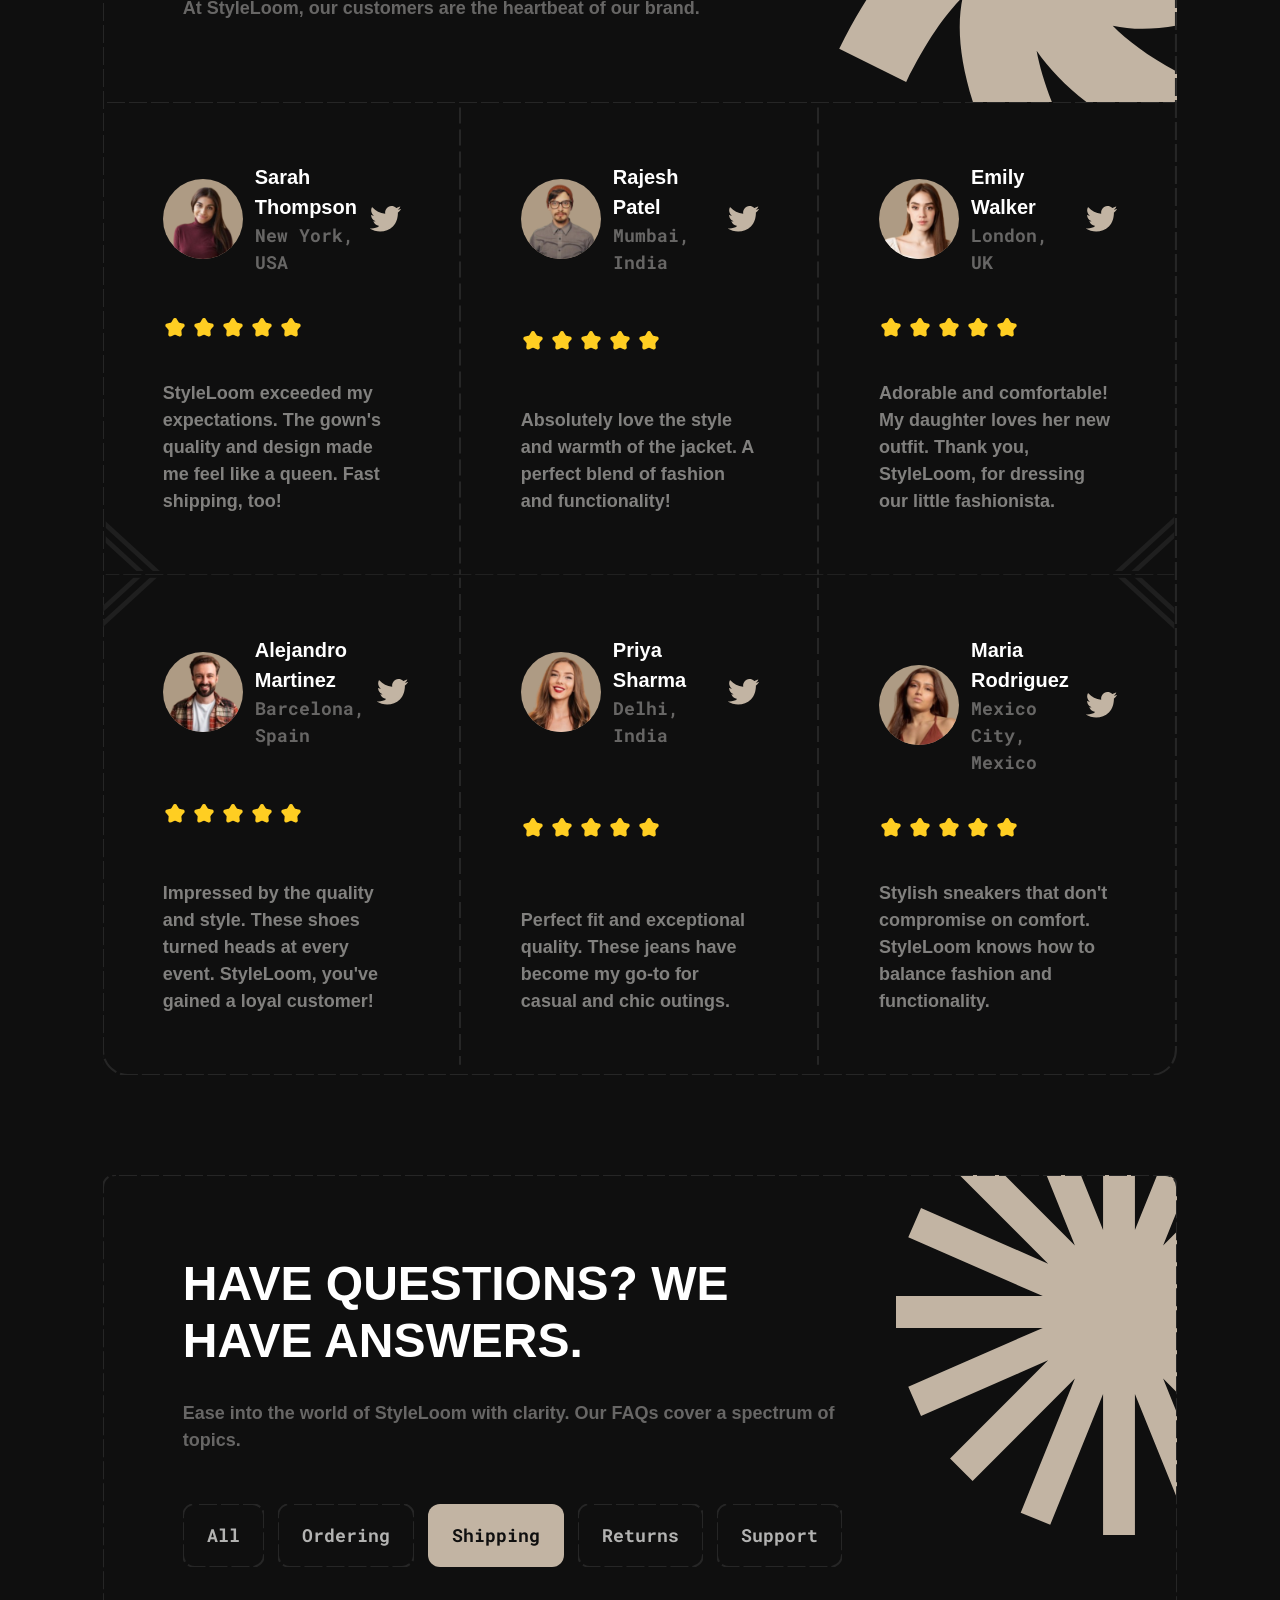
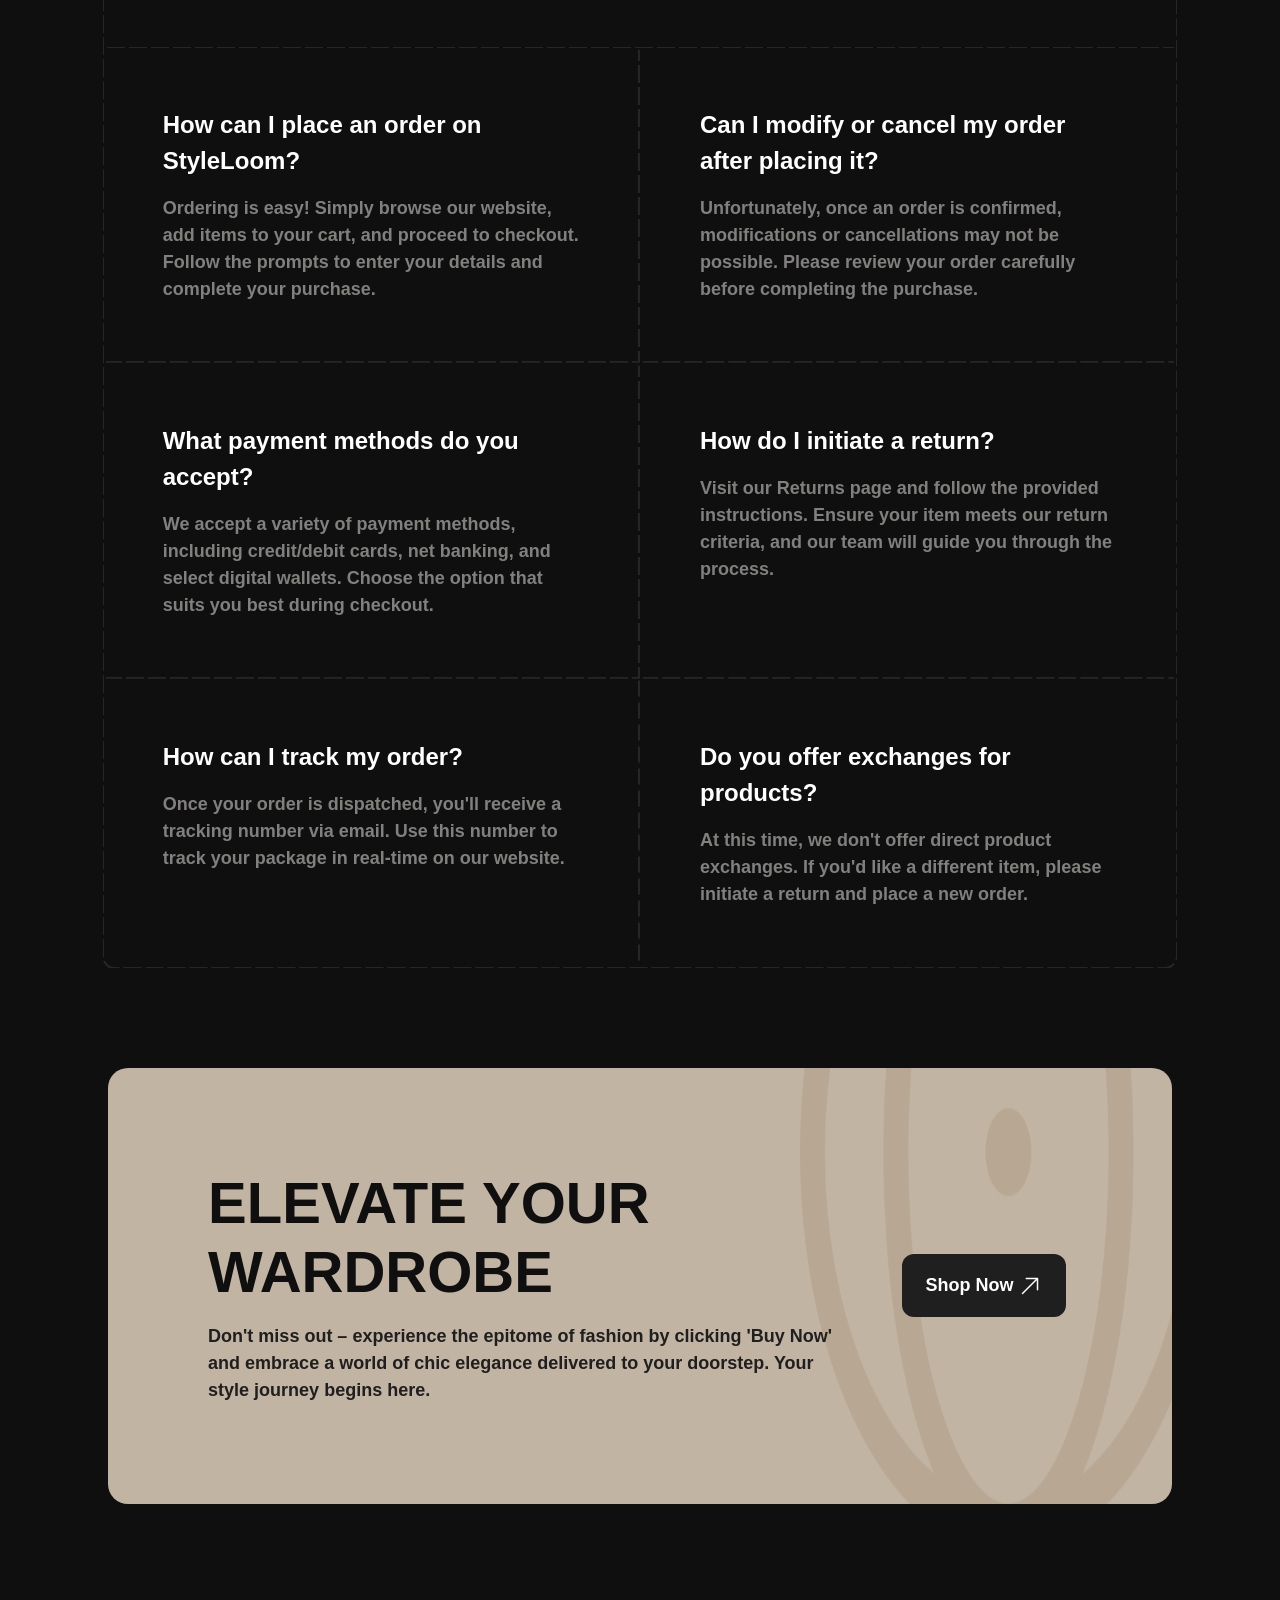
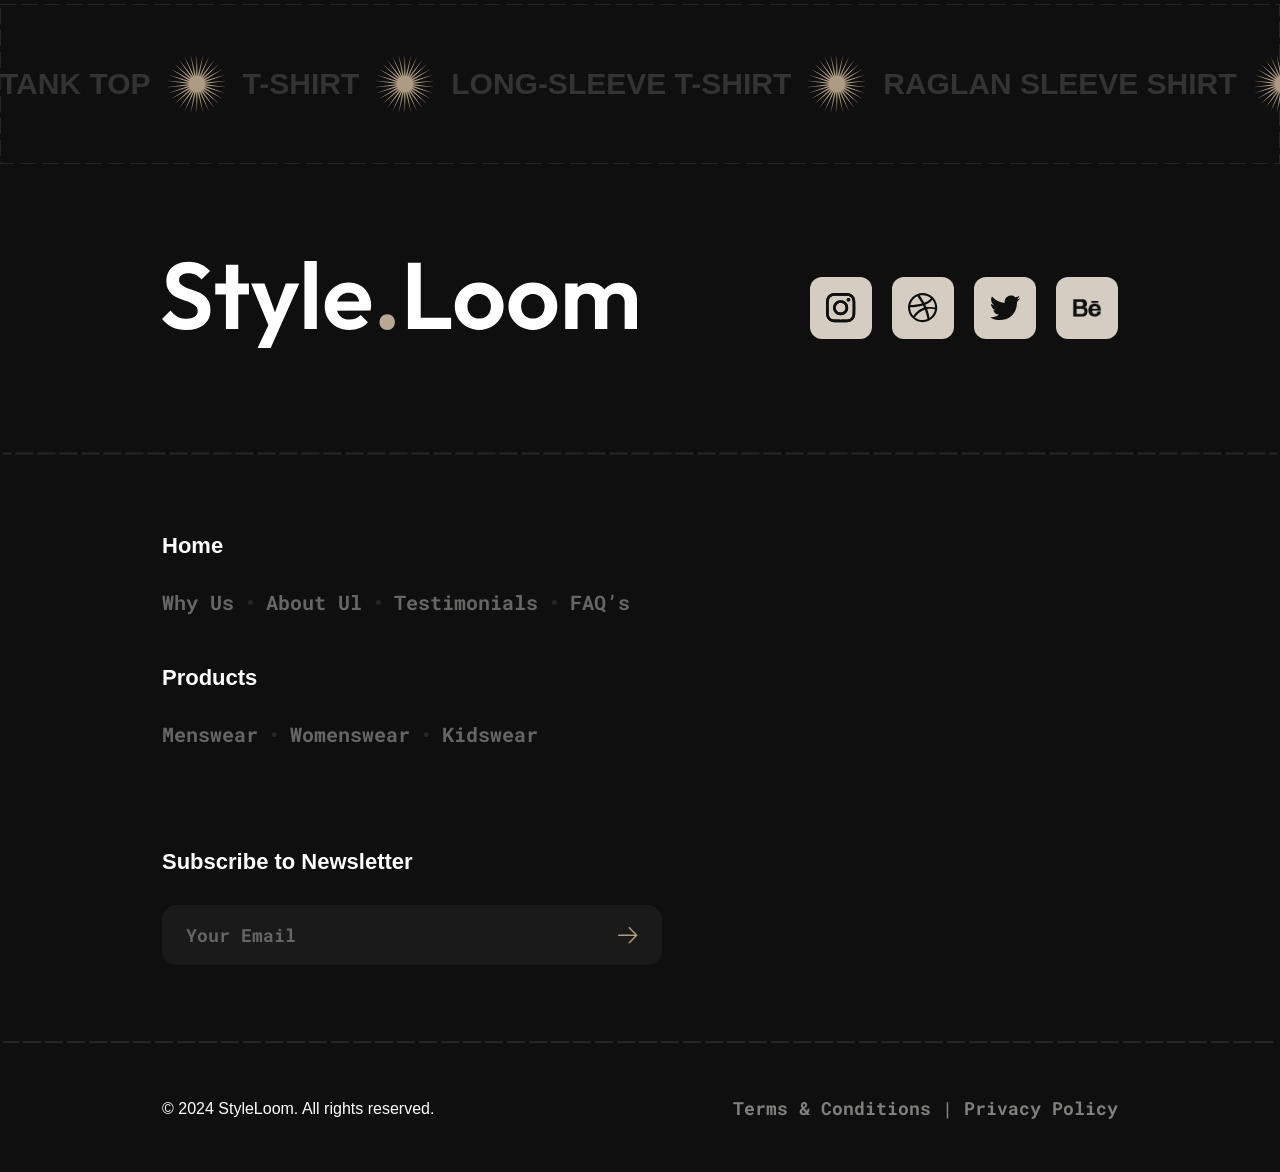
==== commit 5fd45e95: "Products-Page" ====
--- a/Products-Page/index.html
+++ b/Products-Page/index.html
@@ -57,9 +57,14 @@
 
     <div class="Responsive-Mobile">
         <a href="#"><img src="/Products-Page/icons/Header/Logo.svg" alt="Logo"></a>
-        <label for="Menu-Mobile" class="Button-Mobile">
-            <img src="/Products-Page/icons/Header/Button-Mobile.svg" alt="Menu">
-        </label>
+        <div class="Mobile-Actions">
+            <a href="#" class="mobile-cart-link">
+                <img src="/Products-Page/icons/Header/Cart-Mobile.svg" alt="Cart">
+            </a>
+            <label for="Menu-Mobile" class="Button-Mobile">
+                <img src="/Products-Page/icons/Header/Button-Mobile.svg" alt="Menu">
+            </label>
+        </div>
     </div>
 
     <label for="Menu-Mobile" class="Overlay"></label>
@@ -72,9 +77,6 @@
         <nav class="List-Menu-Mobile">
             <a href="#">Home</a>
             <a href="#">Products</a>
-            <a href="#" class="mobile-cart-link">
-                <img src="/Products-Page/icons/Header/Cart-Mobile.svg" alt="Cart"> <span>Cart</span>
-            </a>
             <a href="#">Contact</a>
         </nav>
     </div>
@@ -105,9 +107,7 @@
                     <a href="#">Kids</a>
                 </div><!--End Products--List-->
             </div><!--End Container Banner-->
-            <div class="Banner-Image">
-                <img src="icons/Banner/image-Banner.svg" alt="Banner Image">
-            </div>
+            <img src="icons/Banner/image-Banner.svg" alt="Banner Image">
         </div><!--End Banner-->
 
         <!--    ==========Dress Collection============-->
@@ -259,7 +259,7 @@
 
                     <div class="button-container">
                         <a href="#" class="shop-btn">
-                            <span>Shop Now</span>
+                            <span>View All</span>
                             <img src="icons/Dress-Collection/Arrow-Top.svg" alt="Arrow">
                             <!--                                            <svg width="20" height="20" viewBox="0 0 24 24" fill="none" stroke="currentColor" stroke-width="2" stroke-linecap="round" stroke-linejoin="round"><line x1="7" y1="17" x2="17" y2="7"></line><polyline points="7 7 17 7 17 17"></polyline></svg>-->
                         </a>
@@ -398,7 +398,7 @@
 
                     <div class="button-container">
                         <a href="#" class="shop-btn">
-                            <span>Shop Now</span>
+                            <span>View All</span>
                             <img src="icons/Dress-Collection/Arrow-Top.svg" alt="Arrow">
                             <!--                                            <svg width="20" height="20" viewBox="0 0 24 24" fill="none" stroke="currentColor" stroke-width="2" stroke-linecap="round" stroke-linejoin="round"><line x1="7" y1="17" x2="17" y2="7"></line><polyline points="7 7 17 7 17 17"></polyline></svg>-->
                         </a>
@@ -408,7 +408,6 @@
 
             </div> <!--End Dress Collection Title-->
 
-            <!--        <div class="Border-Bottom">-->
             <div class="Dress-Collection-Container-List ">
 
                 <div class="Dress-Collection-List Border-Right">
@@ -720,7 +719,7 @@
 
                 </div> <!--End StyleLomm-Container-List-items-->
 
-                <div class="StyleLoom-Container-List-items Border-Right">
+                <div class="StyleLoom-Container-List-items Border-Top Border-Right">
                     <div class="Customer">
                         <div class="information-Customer">
                             <img src="images/StyleLoom/Avatar-Customer/Rajesh-Patel.svg" alt="Customer 1">
@@ -887,7 +886,7 @@
 
         <div class="Container-Questions-List">
             <div class="Questions-List">
-                <div class="Questions-List-Title Border-Right-Bottom">
+                <div class="Questions-List-Title Border-Right-Bottom-Questions">
                     <p>How can I place an order on StyleLoom?</p>
                     <p>Ordering is easy! Simply browse our website, add items to your cart, and proceed to checkout.
                         Follow the prompts to enter your details and complete your purchase.</p>
@@ -901,7 +900,7 @@
             </div>
 
             <div class="Questions-List">
-                <div class="Questions-List-Title Border-Right-Bottom">
+                <div class="Questions-List-Title Border-Right-Bottom-Questions">
                     <p>What payment methods do you accept?</p>
                     <p>We accept a variety of payment methods, including credit/debit cards, net banking, and select
                         digital wallets. Choose the option that suits you best during checkout.</p>
@@ -1066,8 +1065,8 @@
     <p>© 2024 StyleLoom. All rights reserved.</p>
 
     <div class="Footer">
-        <p>Terms & Conditions</p>
-        <p>Privacy Policy</p>
+        <a href="#">Terms & Conditions</a>
+        <a href="#">Privacy Policy</a>
 
     </div>
 </footer>
--- a/Products-Page/Foder-css/Header.css
+++ b/Products-Page/Foder-css/Header.css
@@ -11,22 +11,39 @@
     padding: 0 20px;
 }
 
+/*.header-Top {*/
+/*    display: flex;*/
+/*    justify-content: space-between;*/
+/*    align-items: center;*/
+/*    width: 85.77%;*/
+/*    margin: 0 auto;*/
+/*    background-image: linear-gradient(to right, #262626 50%, rgba(255, 255, 255, 0) 0%);*/
+/*    background-position: bottom;*/
+/*    background-size: 10px 1px;*/
+/*    background-repeat: repeat-x;*/
+
+/*    border: none;*/
+/*    border-radius: 0;*/
+/*    position: relative;*/
+/*    padding: 30px 0;*/
+/*}*/
+
 .header-Top {
     display: flex;
     justify-content: space-between;
     align-items: center;
     width: 85.77%;
     margin: 0 auto;
-    background-image: linear-gradient(to right, #262626 50%, rgba(255, 255, 255, 0) 0%);
+    padding: 30px 0;
+
+    background-image: linear-gradient(to right, #262626 50%, transparent 50%);
     background-position: bottom;
-    /* 10px = 5px nét gạch + 5px khoảng trắng */
-    background-size: 10px 1px;
+
+    background-size: 15px 2px;
     background-repeat: repeat-x;
 
     border: none;
-    border-radius: 0;
     position: relative;
-    padding: 30px 0;
 }
 
 
@@ -52,6 +69,7 @@
     position: absolute;
     width: 50%;
     height: 50%;
+
     background-color:#0F0F0F;
     z-index: 2;
 }
@@ -85,6 +103,7 @@
 .btn-home {
     color: #B3B3B2;
     padding: 18px 24px;
+    font-size: 18px;
     background-image: url("data:image/svg+xml,%3csvg width='100%25' height='100%25' xmlns='http://www.w3.org/2000/svg'%3e%3crect x='0' y='0' width='calc(100%25 - 1px)' height='calc(100%25 - 1px)' fill='none' rx='12' ry='12' stroke='%23262626' stroke-width='2' stroke-dasharray='5%2c5' stroke-linecap='square'/%3e%3c/svg%3e");
     background-size: 100% 100%;
     background-repeat: no-repeat;
@@ -99,6 +118,7 @@
     background-color: #1A1A1A;
     color: #FFFFFF;
     padding: 18px 30px;
+    font-size: 18px;
     font-weight: 700;
     font-family: "Roboto Mono", monospace ;
 }
@@ -331,9 +351,7 @@
     .Mobile-Top,
     .Mobile-Top > img,
     .Times,
-    .List-Menu-Mobile a,
-    .mobile-cart-link > span,
-    .mobile-cart-link > img{
+    .List-Menu-Mobile a{
         background-color: #1A1A1A;
     }
 
@@ -372,4 +390,10 @@
         border-bottom: 1px solid #262626;
         gap: 10px;
     }
-}
+
+    .Mobile-Actions{
+        display: flex;
+        align-items: center;
+        gap: 15px;
+    }
+}
--- a/Products-Page/Foder-css/Banner.css
+++ b/Products-Page/Foder-css/Banner.css
@@ -4,14 +4,21 @@
     justify-content: space-between;
     width: 100%;
     margin: 0 auto;
+    position: relative;
     overflow: hidden;
+}
+
+.border{
+    background-image: url("data:image/svg+xml,%3csvg width='100%25' height='100%25' xmlns='http://www.w3.org/2000/svg'%3e%3crect width='99.9%25' height='100%25' fill='none' rx='25' ry='25' stroke='%23262626' stroke-width='2' stroke-dasharray='16%2c6' stroke-dashoffset='83' stroke-linecap='square'/%3e%3c/svg%3e");
+    width: 100%;
+    margin: 0 auto;
 }
 
 .Container-Banner {
     flex: 3;
     padding: 80px 0 80px 80px;
     min-width: 0;
-    width: 70%;
+    max-width: 70%;
 }
 
 .Banner-Image {
@@ -27,7 +34,7 @@
     width: 100%;
     max-width: 300px;
     height: 100%;
-    /*max-height: 450px;*/
+    border-radius: 25px;
     object-fit: contain;
     display: block;
 }
@@ -111,6 +118,18 @@
     display: none;
 }
 
+.Banner> img{
+    display: block;
+    object-fit: contain;
+    height: 100%;
+    position: absolute;
+    top: 0;
+    bottom: 0;
+    right: 0;
+    z-index: -1;
+    border-radius: 25px 25px 0 0;
+}
+
 
 /*------------------------Tablet--------------------------*/
 
@@ -212,6 +231,12 @@
         width: 100%;
         max-width: 400px;
         height: auto;
+    }
+
+    .border{
+        background-image: url("data:image/svg+xml,%3csvg width='100%25' height='100%25' xmlns='http://www.w3.org/2000/svg'%3e%3crect width='99.9%25' height='100%25' fill='none' rx='20' ry='20' stroke='%23262626' stroke-width='2' stroke-dasharray='16%2c6' stroke-dashoffset='83' stroke-linecap='square'/%3e%3c/svg%3e");
+        width: 100%;
+        margin: 0 auto;
     }
 
 }
@@ -243,6 +268,7 @@
         align-items: center;
         flex-direction: column;
         width: 100%;
+        max-width: 100%;
 
     }
     .Banner-Title-Mobile{
@@ -273,21 +299,27 @@
     .Products--List{
         width: 100%;
         margin-top: 30px;
-        gap: 4%;
+        gap: 12px;
         display: flex;
         flex-direction: row;
-        justify-content: center;
+        justify-content: flex-start;
         align-items: center;
-        flex-shrink: 10;
         flex-wrap: nowrap;
-
-
-    }
+        scroll-behavior: smooth;
+        overflow-x: auto;
+        overflow-y: hidden;
+
+    }
+
+    .Products--List::-webkit-scrollbar {
+        display: none;             /* Ẩn trên Chrome, Safari */
+    }
+
     .Products--List > a:first-of-type,
     .Products--List > a:nth-of-type(2),
     .Products--List > a:last-of-type{
         width: 48%;
-        padding: 14px 20px;
+        padding: 14px 24px;
         font-size: 14px;
         line-height: 150%;
         border-radius: 8px;
@@ -295,7 +327,7 @@
         flex-shrink: 10;
         border: 0;
 
-        background-image: url("data:image/svg+xml,%3csvg width='100%25' height='100%25' xmlns='http://www.w3.org/2000/svg'%3e%3crect x='0' y='0' width='calc(100%25 - 1px)' height='calc(100%25 - 1px)' fill='none' rx='8' ry='8' stroke='%23262626' stroke-width='1' stroke-dasharray='5%2c5' stroke-linecap='square'/%3e%3c/svg%3e");
+        background-image: url("data:image/svg+xml,%3csvg width='100%25' height='100%25' xmlns='http://www.w3.org/2000/svg'%3e%3crect x='0' y='0' width='calc(100%25 - 1px)' height='calc(100%25 - 1px)' fill='none' rx='12' ry='12' stroke='%23262626' stroke-width='1' stroke-dasharray='5%2c5' stroke-linecap='square'/%3e%3c/svg%3e");
         background-size: 100% 100%;
         background-repeat: no-repeat;
 
@@ -314,4 +346,12 @@
     .Products--List > a:hover{
         background-image: none;
     }
-}
+
+    .border{
+        background-image: url("data:image/svg+xml,%3csvg width='100%25' height='100%25' xmlns='http://www.w3.org/2000/svg'%3e%3crect width='100%25' height='100%25' fill='none' rx='12' ry='12' stroke='%23262626' stroke-width='2' stroke-dasharray='16%2c6' stroke-dashoffset='83' stroke-linecap='square'/%3e%3c/svg%3e");
+    }
+
+    .Banner> img{
+        display: none;
+    }
+}
--- a/Products-Page/Foder-css/Dress-Collection.css
+++ b/Products-Page/Foder-css/Dress-Collection.css
@@ -35,11 +35,7 @@
     border: none;
 }
 
-.border{
-    background-image: url("data:image/svg+xml,%3csvg width='100%25' height='100%25' xmlns='http://www.w3.org/2000/svg'%3e%3crect width='99.8%25' height='100%25' fill='none' rx='14' ry='14' stroke='%23262626' stroke-width='2' stroke-dasharray='16%2c6' stroke-dashoffset='83' stroke-linecap='square'/%3e%3c/svg%3e");
-    width: 100%;
-    margin: 0 auto;
-}
+
 
 .Dress-Collection-List{
     display: flex;
@@ -88,6 +84,8 @@
 .Dress-Collection-Type > p{
     border-radius: 100px;
     gap: 10px;
+    font-weight: 700;
+    font-size: 18px;
     padding: 10px 16px;
     background-color: #1A1A1A;
     color: #B3B3B2;
@@ -195,8 +193,9 @@
 
 
 @media screen and (max-width: 992px){
+
     .Dress-Collection-List{
-        width: 33.33%;
+        width: 100%;
         padding: 20px 20px 30px 20px;
     }
 
@@ -248,7 +247,6 @@
     }
 
     .Dress-Collection-Type{
-        justify-content: flex-start;
         gap: 10px;
     }
 
@@ -302,6 +300,7 @@
         width: 100%;
         gap: 20px;
         padding: 24px;
+        clip-path: inset(0 2px 0 2px);
         background-image: url("data:image/svg+xml,%3csvg width='100%25' height='100%25' xmlns='http://www.w3.org/2000/svg'%3e%3crect width='100%25' height='100%25' fill='none' rx='0' ry='0' stroke='%23262626' stroke-width='2' stroke-dasharray='16%2c6' stroke-dashoffset='83' stroke-linecap='square'/%3e%3c/svg%3e");
 
     }
@@ -343,6 +342,8 @@
         border-radius: 100px;
         padding: 8px 12px;
         background-color: #1A1A1A;
+        background-image: url("data:image/svg+xml,%3csvg width='100%25' height='100%25' xmlns='http://www.w3.org/2000/svg'%3e%3crect width='100%25' height='100%25' fill='none' rx='20' ry='20' stroke='%23262626' stroke-width='1' stroke-dasharray='8%2c8' stroke-dashoffset='83' stroke-linecap='square'/%3e%3c/svg%3e");
+
     }
     .Dress-Collection-Mobile-Sub > p{
         font-family: "Roboto Mono" , monospace;
@@ -428,8 +429,7 @@
         background-image: url("data:image/svg+xml,%3csvg width='100%25' height='100%25' xmlns='http://www.w3.org/2000/svg'%3e%3crect width='99.8%25' height='100%25' fill='none' rx='0' ry='12' stroke='%23262626' stroke-width='2' stroke-dasharray='16%2c6' stroke-linecap='square'/%3e%3c/svg%3e");
         background-size: 100% 100%;
         background-repeat: no-repeat;
-        clip-path: inset( 0 0 3px 0);
-        /*margin-bottom: 50px;*/
+        clip-path: inset( 0 2px 2px 2px);
 
     }
     .Container-Fit-Price-Mobile-Bottom > span{
--- a/Products-Page/Foder-css/StyleLoom.css
+++ b/Products-Page/Foder-css/StyleLoom.css
@@ -1,7 +1,7 @@
 .Container-StyleLoom{
     width: 100%;
     margin-top: 100px;
-    background-image: url("data:image/svg+xml,%3csvg width='100%25' height='100%25' xmlns='http://www.w3.org/2000/svg'%3e%3crect width='99.9%25' height='100%25' fill='none' rx='12' ry='12' stroke='%23262626' stroke-width='2' stroke-dasharray='16%2c6' stroke-dashoffset='83' stroke-linecap='square'/%3e%3c/svg%3e");
+    background-image: url("data:image/svg+xml,%3csvg width='100%25' height='100%25' xmlns='http://www.w3.org/2000/svg'%3e%3crect width='99.9%25' height='100%25' fill='none' rx='25' ry='25' stroke='%23262626' stroke-width='2' stroke-dasharray='16%2c6' stroke-dashoffset='83' stroke-linecap='square'/%3e%3c/svg%3e");
 }
 #View-All{
     display: none;
@@ -24,13 +24,13 @@
     display: flex;
     flex-direction: column;
     gap: 30px;
-    width: 100% ;
+    max-width: 80% ;
 }
 
 .StyleLoom-Title > h2{
     font-weight: 700;
     font-size: 48px;
-    line-height: 100%;
+    line-height: 120%;
     text-transform: uppercase;
 
 }
@@ -44,8 +44,8 @@
 
 .StyleLoom > img{
     display: block;
-    object-fit: cover;
-    /*max-width: 325px ;*/
+    object-fit: contain;
+    height: 100%;
     position: absolute;
     top: 0;
     bottom: 0;
@@ -154,7 +154,7 @@
 @media screen and (max-width: 992px) {
 
     .StyleLoom-Title{
-        width: 100%;
+        max-width: 700%;
         padding: 60px 0 60px 60px;
         gap: 20px;
     }
@@ -213,14 +213,11 @@
         align-items: flex-start;
         flex-direction: column;
         gap: 30px;
-        padding: 60px;
+        padding: 35px;
         width: 33.33%;
         flex-wrap: nowrap;
     }
 
-    .Dress-Collection-List{
-        width: 33.33%;
-    }
 
     .Text-Customer > p{
         font-weight: 700;
@@ -233,6 +230,10 @@
 
     .View-All{
         display: none;
+    }
+
+    .information-Customer{
+
     }
 
 }
@@ -304,6 +305,13 @@
        background-image: none;
     }
 
+    .Border-Top {
+        width: 100%;
+        height: 2px;
+        background-image: url("data:image/svg+xml,%3csvg width='100%25' height='100%25' xmlns='http://www.w3.org/2000/svg'%3e%3cline x1='0' y1='1' x2='100%25' y2='1' fill='none' stroke='%23262626' stroke-width='2' stroke-dasharray='16, 6'/%3e%3c/svg%3e");
+        /*background-repeat: repeat-x;*/
+    }
+
     .Location > p:nth-of-type(1){
         font-size: 16px;
     }
@@ -315,4 +323,8 @@
     .Text-Customer > p{
         font-size: 14px;
     }
+
+    .Container-StyleLoom{
+        background-image: url("data:image/svg+xml,%3csvg width='100%25' height='100%25' xmlns='http://www.w3.org/2000/svg'%3e%3crect width='100%25' height='100%25' fill='none' rx='12' ry='12' stroke='%23262626' stroke-width='2' stroke-dasharray='16%2c6' stroke-dashoffset='83' stroke-linecap='square'/%3e%3c/svg%3e");
+    }
 }
--- a/Products-Page/Foder-css/Questions.css
+++ b/Products-Page/Foder-css/Questions.css
@@ -9,7 +9,7 @@
     gap: 50px;
     display: flex;
     flex-direction: column;
-    width: 100% ;
+    max-width: 70% ;
 }
 
 .Question-Title{
@@ -21,7 +21,7 @@
 .Question-Title > h2{
     font-weight: 700;
     font-size: 48px;
-    line-height: 100%;
+    line-height: 120%;
     text-transform: uppercase;
 }
 
@@ -94,14 +94,14 @@
     width: 50%;
 }
 
-.Border-Right-Bottom{
+.Border-Right-Bottom-Questions{
     clip-path: inset(3px 0 0 3px);
     background-image: url("data:image/svg+xml,%3csvg width='100%25' height='100%25' xmlns='http://www.w3.org/2000/svg'%3e%3crect width='99.8%25' height='99.7%25' fill='none' rx='0' ry='0' stroke='%23262626' stroke-width='2' stroke-dasharray='16%2c6' stroke-dashoffset='83' stroke-linecap='square'/%3e%3c/svg%3e");
 }
 
 .Border-Bottom{
     clip-path: inset(3px 3px 0 3px);
-    background-image: url("data:image/svg+xml,%3csvg width='100%25' height='100%25' xmlns='http://www.w3.org/2000/svg'%3e%3crect width='99.8%25' height='99.7%25' fill='none' rx='0' ry='0' stroke='%23262626' stroke-width='2' stroke-dasharray='16%2c6' stroke-dashoffset='83' stroke-linecap='square'/%3e%3c/svg%3e");
+    background-image: url("data:image/svg+xml,%3csvg width='100%25' height='99.8%25' xmlns='http://www.w3.org/2000/svg'%3e%3crect width='99.8%25' height='99.7%25' fill='none' rx='0' ry='0' stroke='%23262626' stroke-width='2' stroke-dasharray='16%2c6' stroke-dashoffset='83' stroke-linecap='square'/%3e%3c/svg%3e");
 }
 
 .Questions-List-Title > p:first-of-type{
--- a/Products-Page/Foder-css/Elevate.css
+++ b/Products-Page/Foder-css/Elevate.css
@@ -71,7 +71,7 @@
     position: absolute;
     right: 0;
     height: 100%;
-    max-width: 40%;
+    max-width: 35%;
 }
 
 
--- a/Products-Page/Foder-css/Text-scrolling.css
+++ b/Products-Page/Foder-css/Text-scrolling.css
@@ -1,82 +1,68 @@
-.stock-ticker{
-    position: relative;
-    right: 0;
-    display: flex;
-    flex-direction: row;
-    padding: 50px 0;
-    align-items: center;
-    z-index: 1;
-    clip-path: inset( 0 3px 0 3px );
-    background-image: url("data:image/svg+xml,%3csvg width='100%25' height='100%25' xmlns='http://www.w3.org/2000/svg'%3e%3crect width='100%25' height='99.5%25' fill='none' rx='0' ry='0' stroke='%23262626' stroke-width='2' stroke-dasharray='16%2c6' stroke-dashoffset='83' stroke-linecap='square'/%3e%3c/svg%3e");
-    width: 100vw;
-    margin-top: 100px;
-    left: 50%;
-    transform: translateX(-50%);
-    overflow: hidden;
+.stock-ticker:hover ul{
+    animation-play-state: paused;
 }
 
 
-
-.Content{
-    display: flex;
-    flex-direction: row;
-    gap: 16px;
-    align-items: center;
-    justify-content: center;
+:root {
+    --gap: 16px;
+    --duration: 25s;
 }
 
-.Content > p{
+.stock-ticker {
+    position: relative;
+    width: 100vw;
+    top: 100px;
+    left: 50%;
+    transform: translateX(-50%);
+    display: flex;
+    overflow: hidden;
+    padding: 50px 0;
+    user-select: none;
+    gap: 0;
+
+    background-image: url("data:image/svg+xml,%3csvg width='100%25' height='100%25' xmlns='http://www.w3.org/2000/svg'%3e%3crect width='100%25' height='100%25' fill='none' stroke='%23262626' stroke-width='2' stroke-dasharray='16%2c6'/%3e%3c/svg%3e");
+}
+
+.stock-ticker ul {
+    list-style: none;
+    display: flex;
+    align-items: center;
+    flex-shrink: 0;
+
+    gap: var(--gap);
+
+    padding-right: var(--gap);
+
+    min-width: max-content;
+
+    animation: scroll var(--duration) linear infinite;
+}
+
+@keyframes scroll {
+    0% {
+        transform: translateX(0);
+    }
+    100% {
+        transform: translateX(-100%);
+    }
+}
+
+.Content {
+    display: flex;
+    align-items: center;
+    gap: 16px;
+    flex-shrink: 0;
+}
+
+.Content p {
     font-weight: 700;
     font-size: 30px;
     line-height: 120%;
     text-transform: uppercase;
-    color: #333333;
+    color: #333;
     white-space: nowrap;
-
+    margin: 0;
 }
-
-
-:root {
-    --gap: 20px;
-    --duration: 25s;
-}
-
-.stock-ticker {
-    position: absolute;
-    left: 50%;
-    transform: translateX(-50%);
-    width: 100vw;
-    display: flex;
-    overflow: hidden;
-    padding: 50px 0;
-    user-select: none;
-    gap: var(--gap);
-}
-
-.stock-ticker ul {
-    list-style: none;
-    flex-shrink: 0;
-    min-width: 100%;
-    display: flex;
-    align-items: center;
-    gap: var(--gap);
-    animation: scroll var(--duration) linear infinite;
-    will-change: transform;
-}
-
-@keyframes scroll {
-    from {
-        transform: translateX(0);
-    }
-    to {
-        transform: translateX(calc(-100% - var(--gap)));
-    }
-}
-
-.stock-ticker:hover ul{
-    animation-play-state: paused;
-}
-
 
 @media screen and (max-width: 992px){
     .stock-ticker{
--- a/Products-Page/Foder-css/Social-Media.css
+++ b/Products-Page/Foder-css/Social-Media.css
@@ -2,7 +2,7 @@
 .Container-Media{
     clear: both;
     width: 100vw;
-    margin: 220px auto 0 auto;
+    margin: 56px auto 0 auto;
     justify-content: space-between;
     margin-left: calc(-50vw + 50%);
     margin-right: calc(-50vw + 50%);
@@ -143,6 +143,7 @@
     align-items: center;
     flex-direction: row;
     gap: 50px;
+    width: 60%;
     flex-wrap: wrap;
 }
 
@@ -242,7 +243,7 @@
     }
 
     .Container-Social-Media{
-        padding: 50px 16px;
+        padding: 40px 16px;
         gap: 30px;
         top: -50px;
     }
@@ -282,9 +283,8 @@
 
     .Container-Home-Footer{
         gap: 30px;
-    }
-    .Home-Footer{
-        gap: 10px;
+        flex-direction: column;
+        align-items: flex-start;
     }
 
     .Social-Media-icon > a{
--- a/Products-Page/Foder-css/Footer.css
+++ b/Products-Page/Foder-css/Footer.css
@@ -18,13 +18,13 @@
     justify-content: center;
 }
 
-.Footer > p:first-of-type::after{
+.Footer > a:first-of-type::after{
     content: "|";
     padding: 0 11px;
     color: #81807E;
 }
 
-footer > p{
+footer > a {
     color: #81807E;
     font-family: 'Roboto Mono', monospace;
     font-weight: 700;
@@ -32,7 +32,7 @@
     line-height: 150%;
 }
 
-.Footer > p {
+.Footer > a  {
     color: #81807E;
     font-family: 'Roboto Mono', monospace;
     font-weight: 700;
--- a/Products-Page/Foder-css/Shop-Now.css
+++ b/Products-Page/Foder-css/Shop-Now.css
@@ -67,7 +67,7 @@
     display: flex;
     align-items: center;
     justify-content: center;
-    gap: 12px;
+    gap: 4px;
     max-width: none;
     width: 100%;
     min-width: 160px;
@@ -142,4 +142,11 @@
         max-width: 128px;
         width: 40%;
     }
+}
+
+@media screen and (max-width: 768px) {
+    .wrapper {
+        width: 100%;
+        max-width: 100%;
+    }
 }
